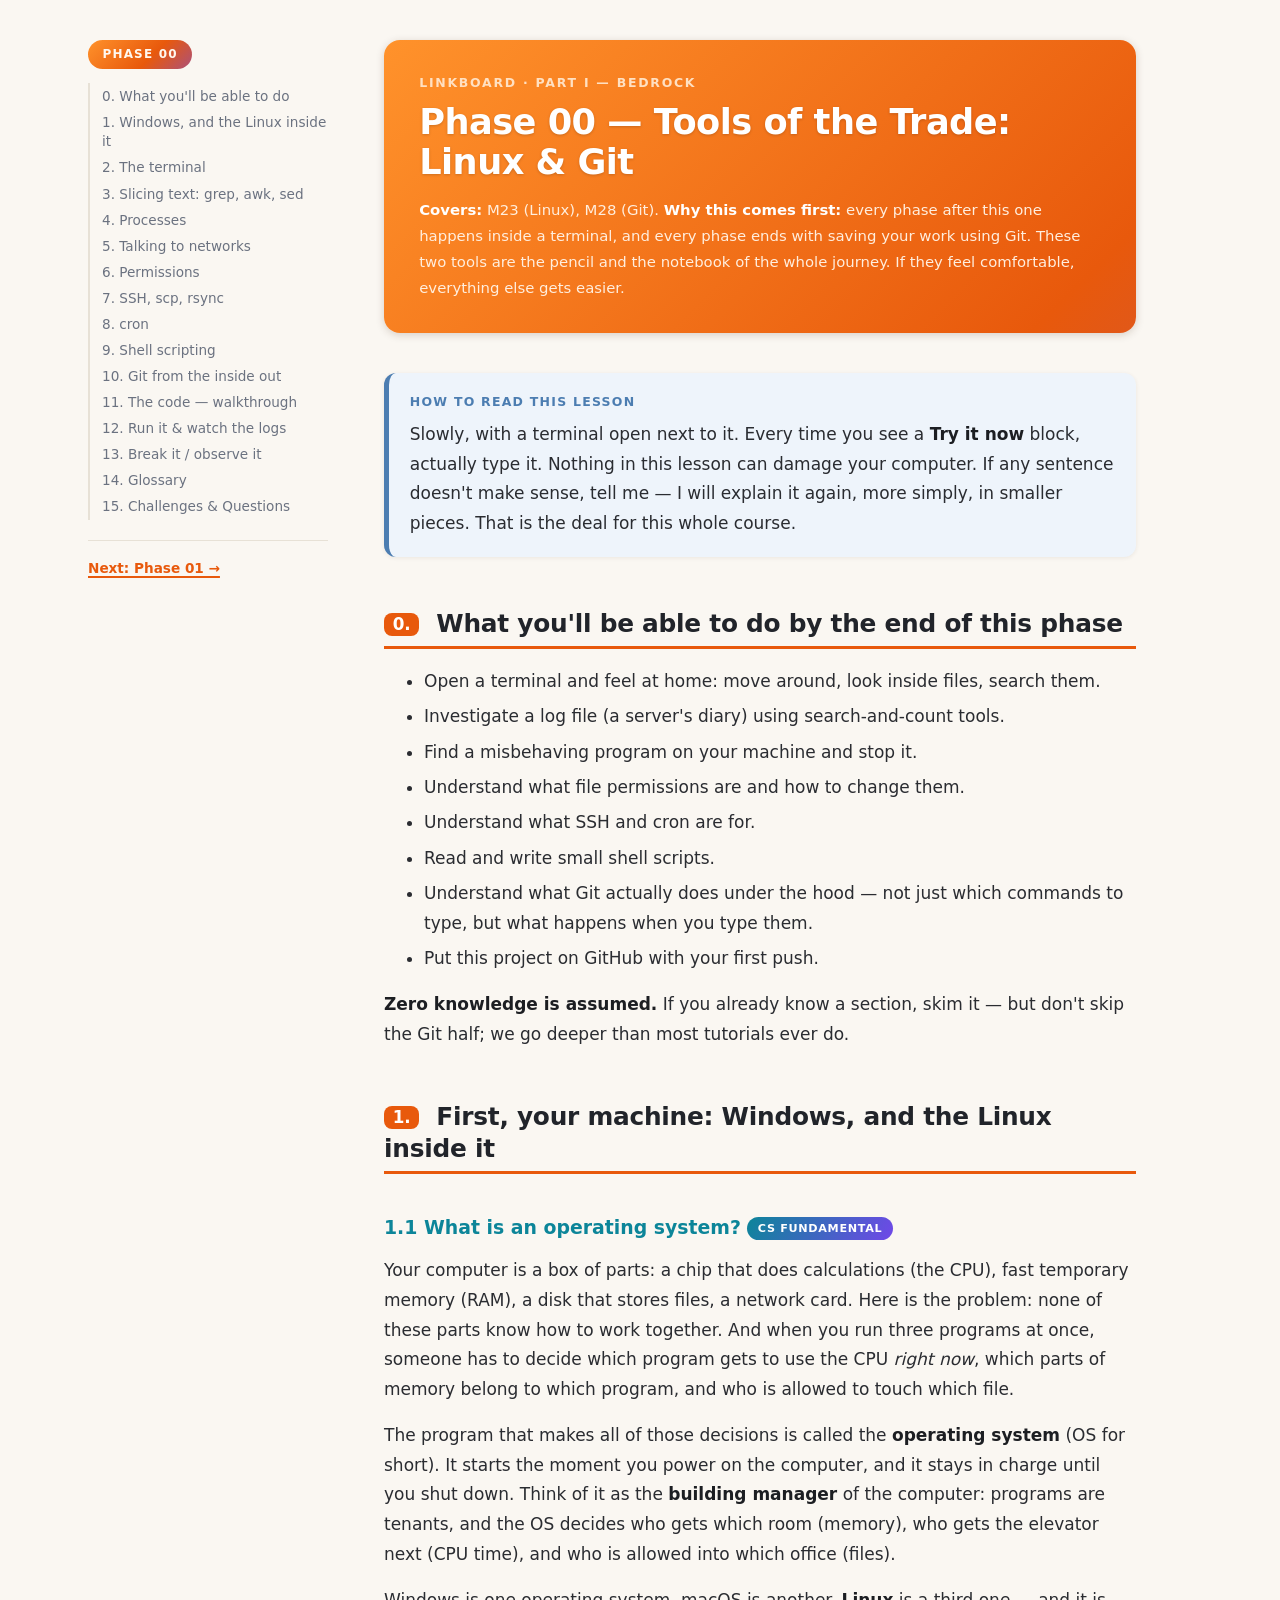
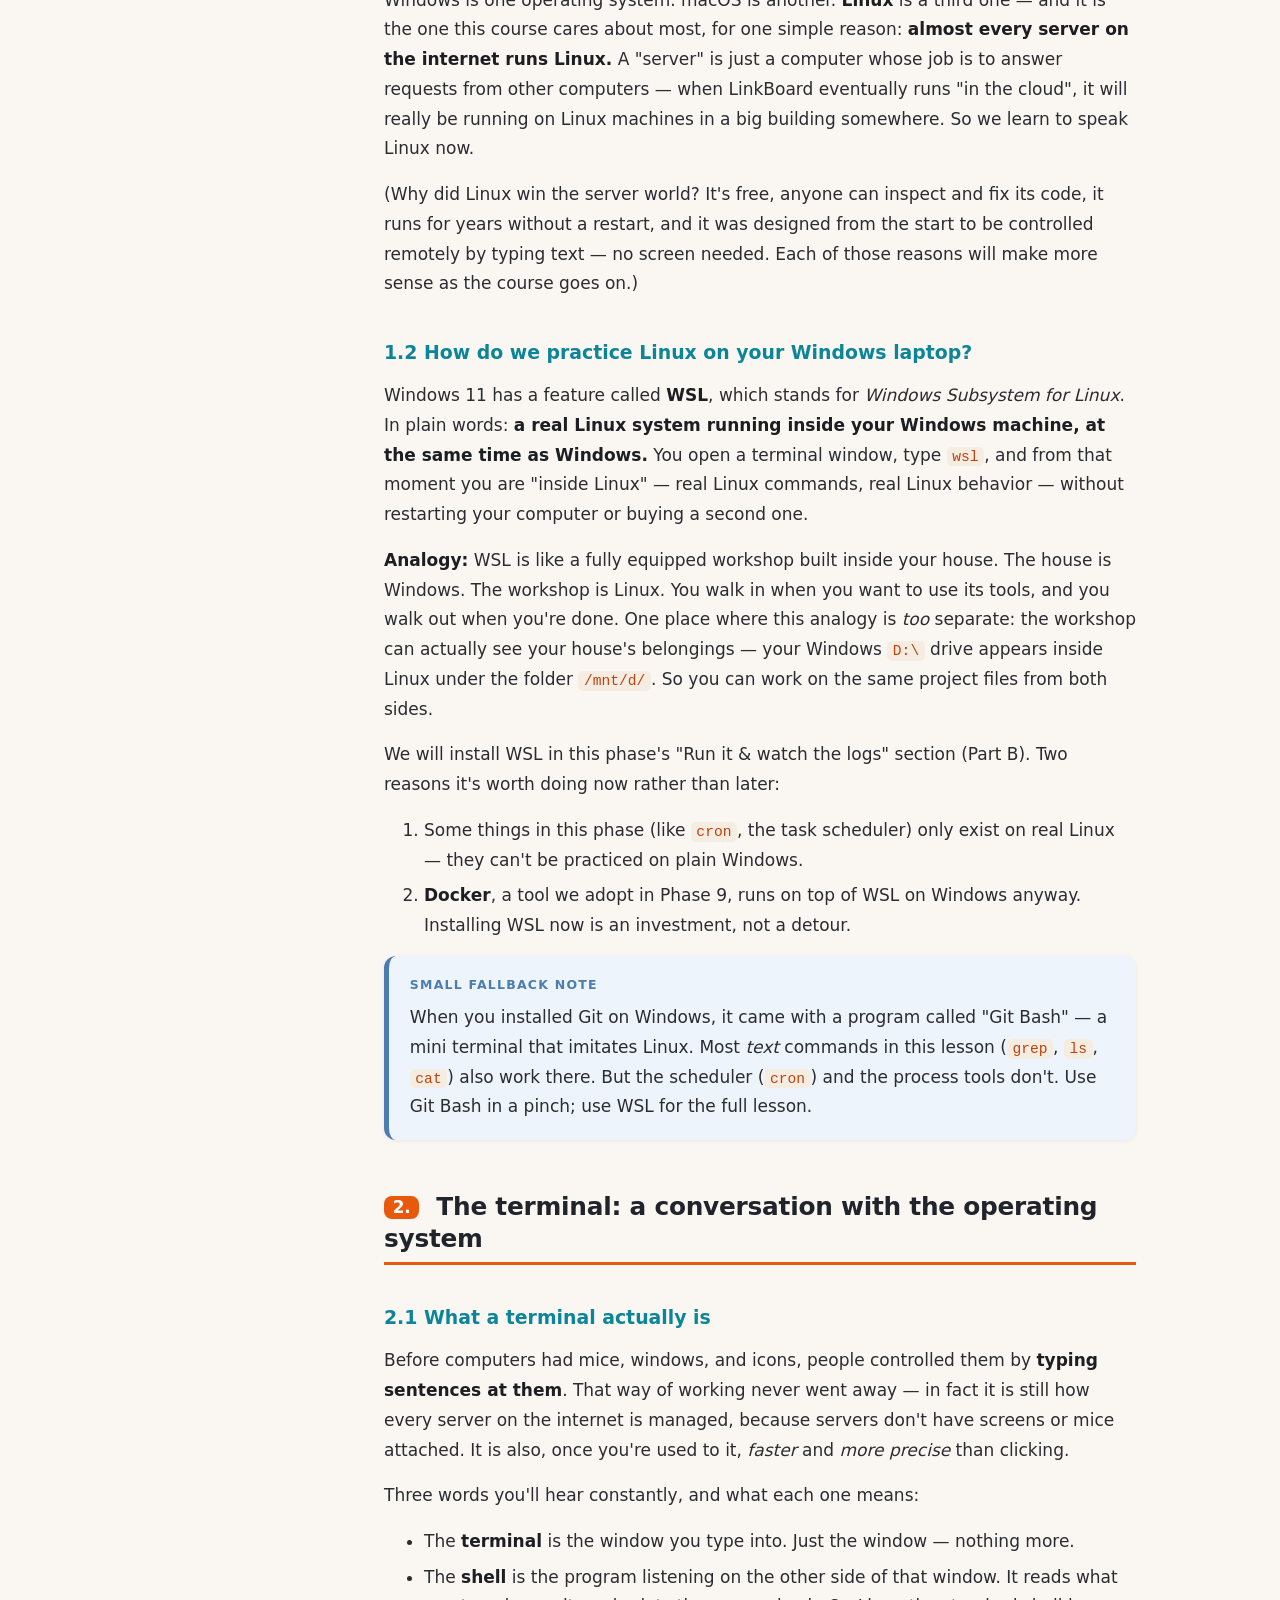
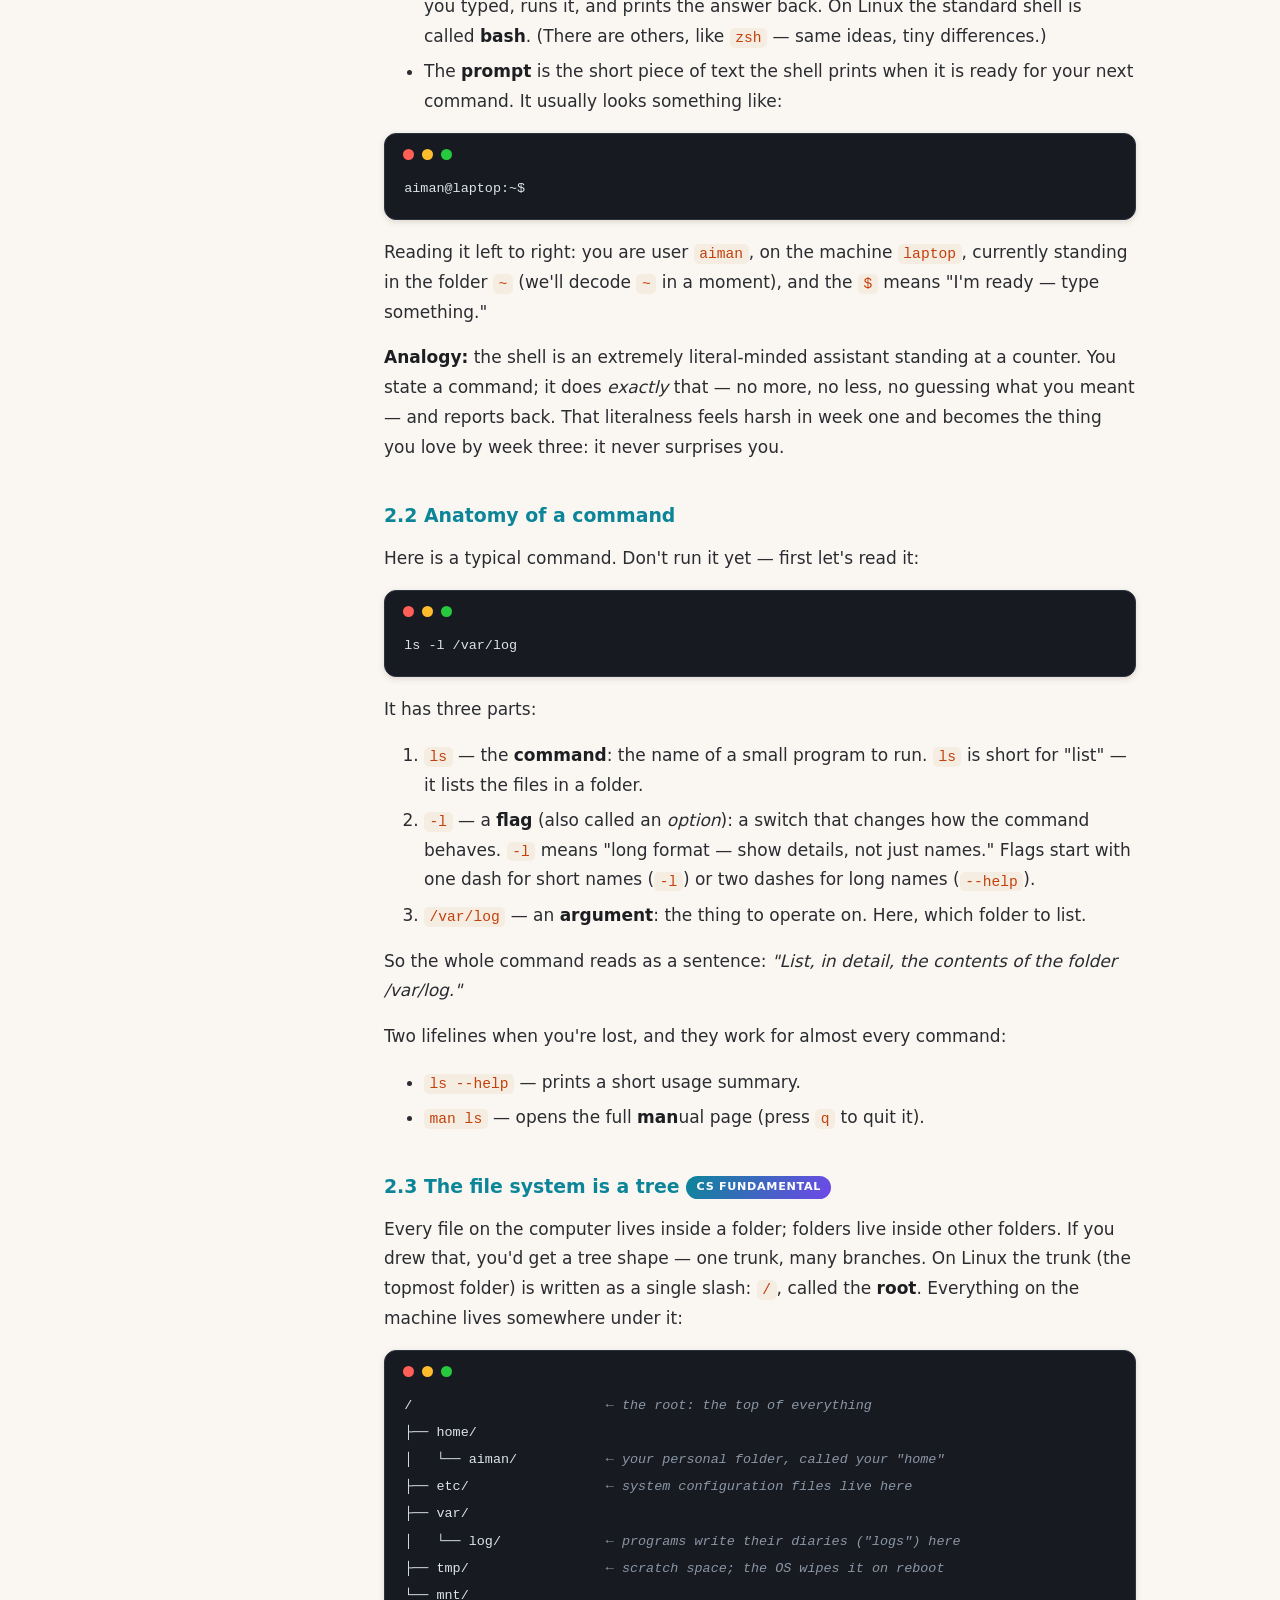
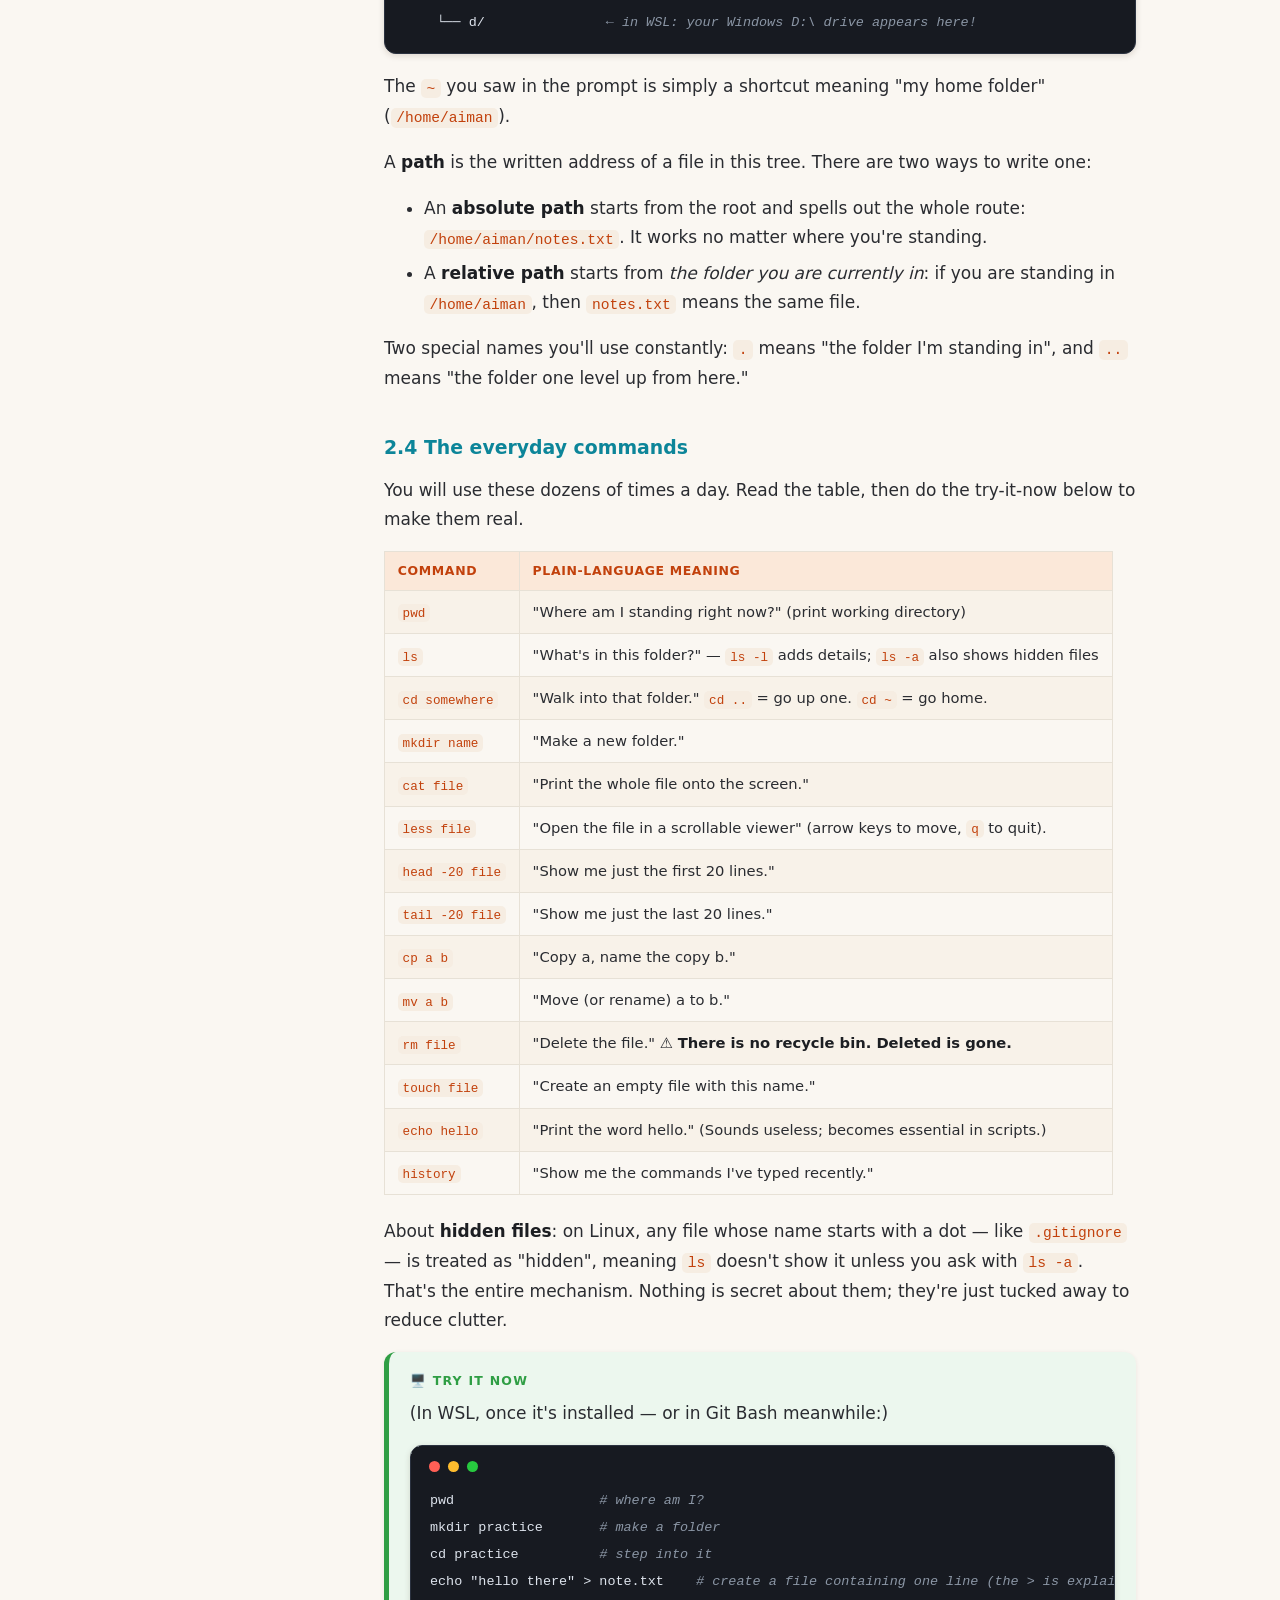
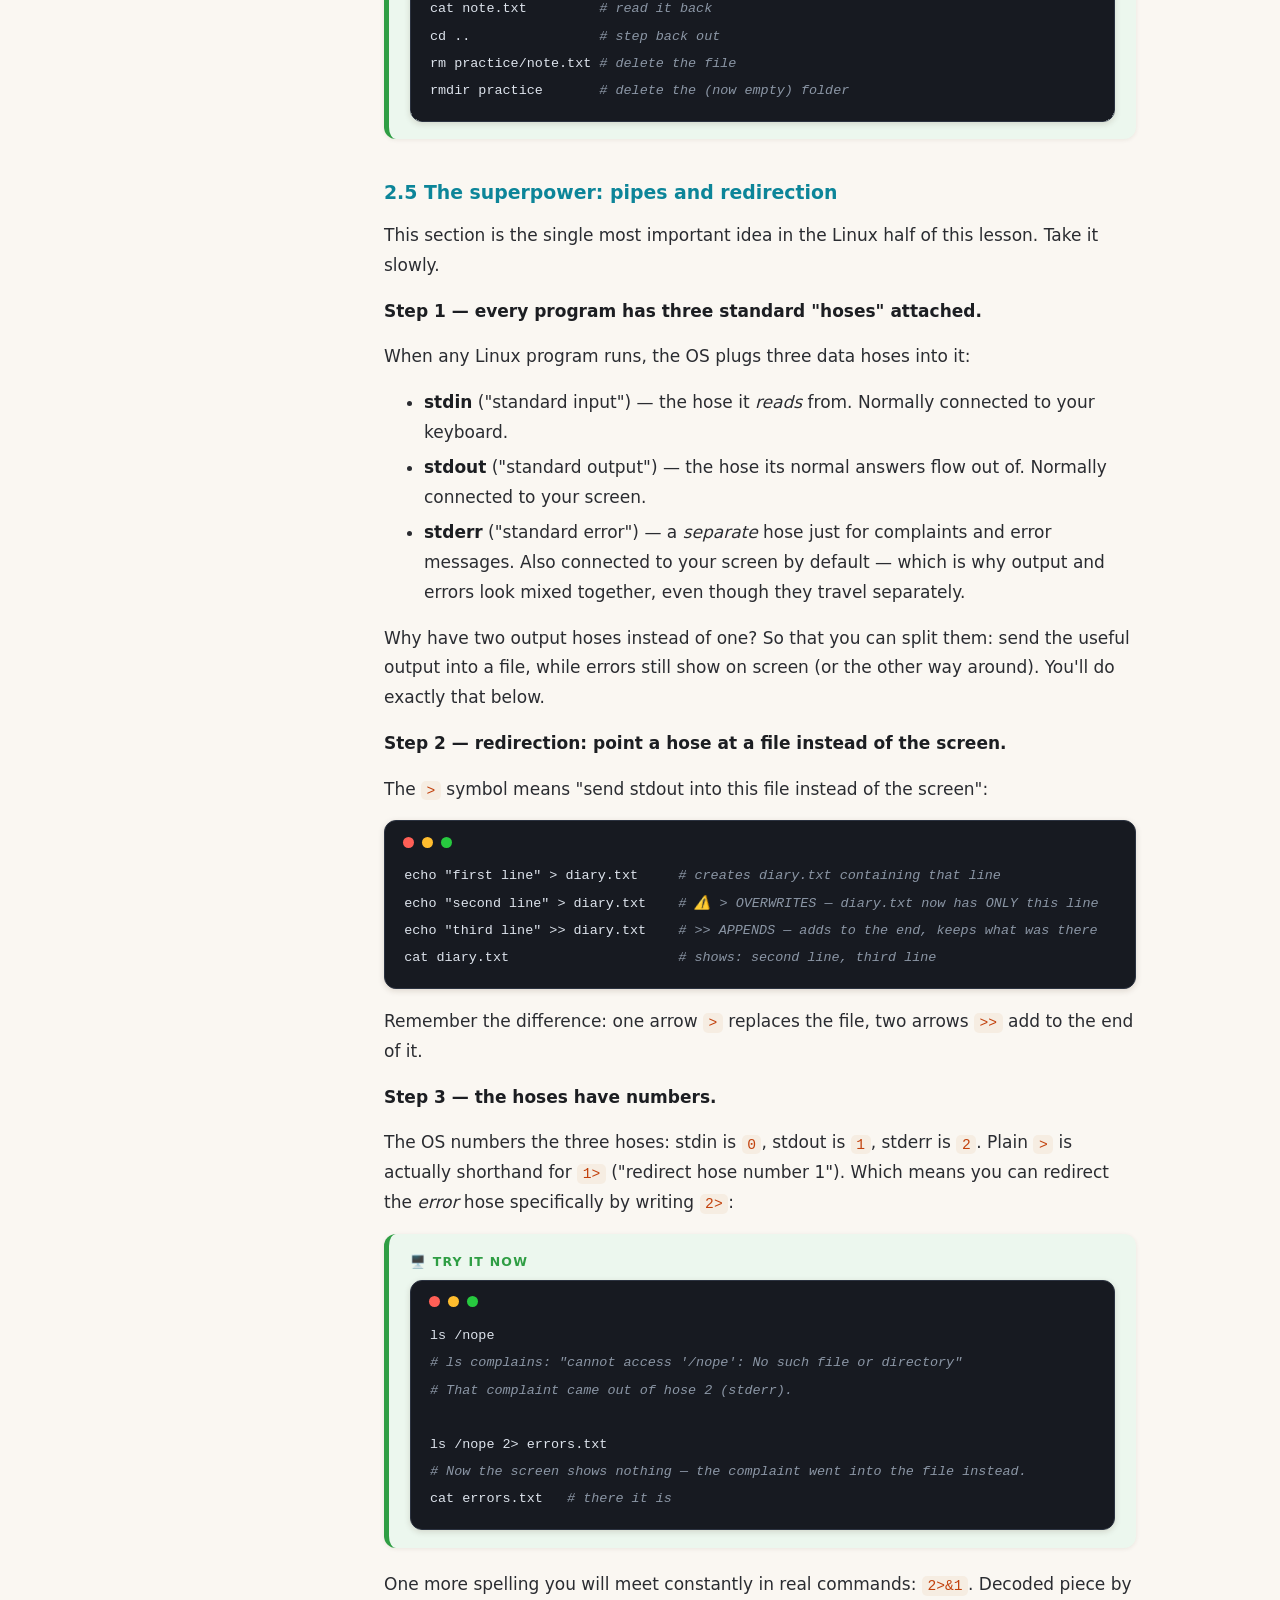
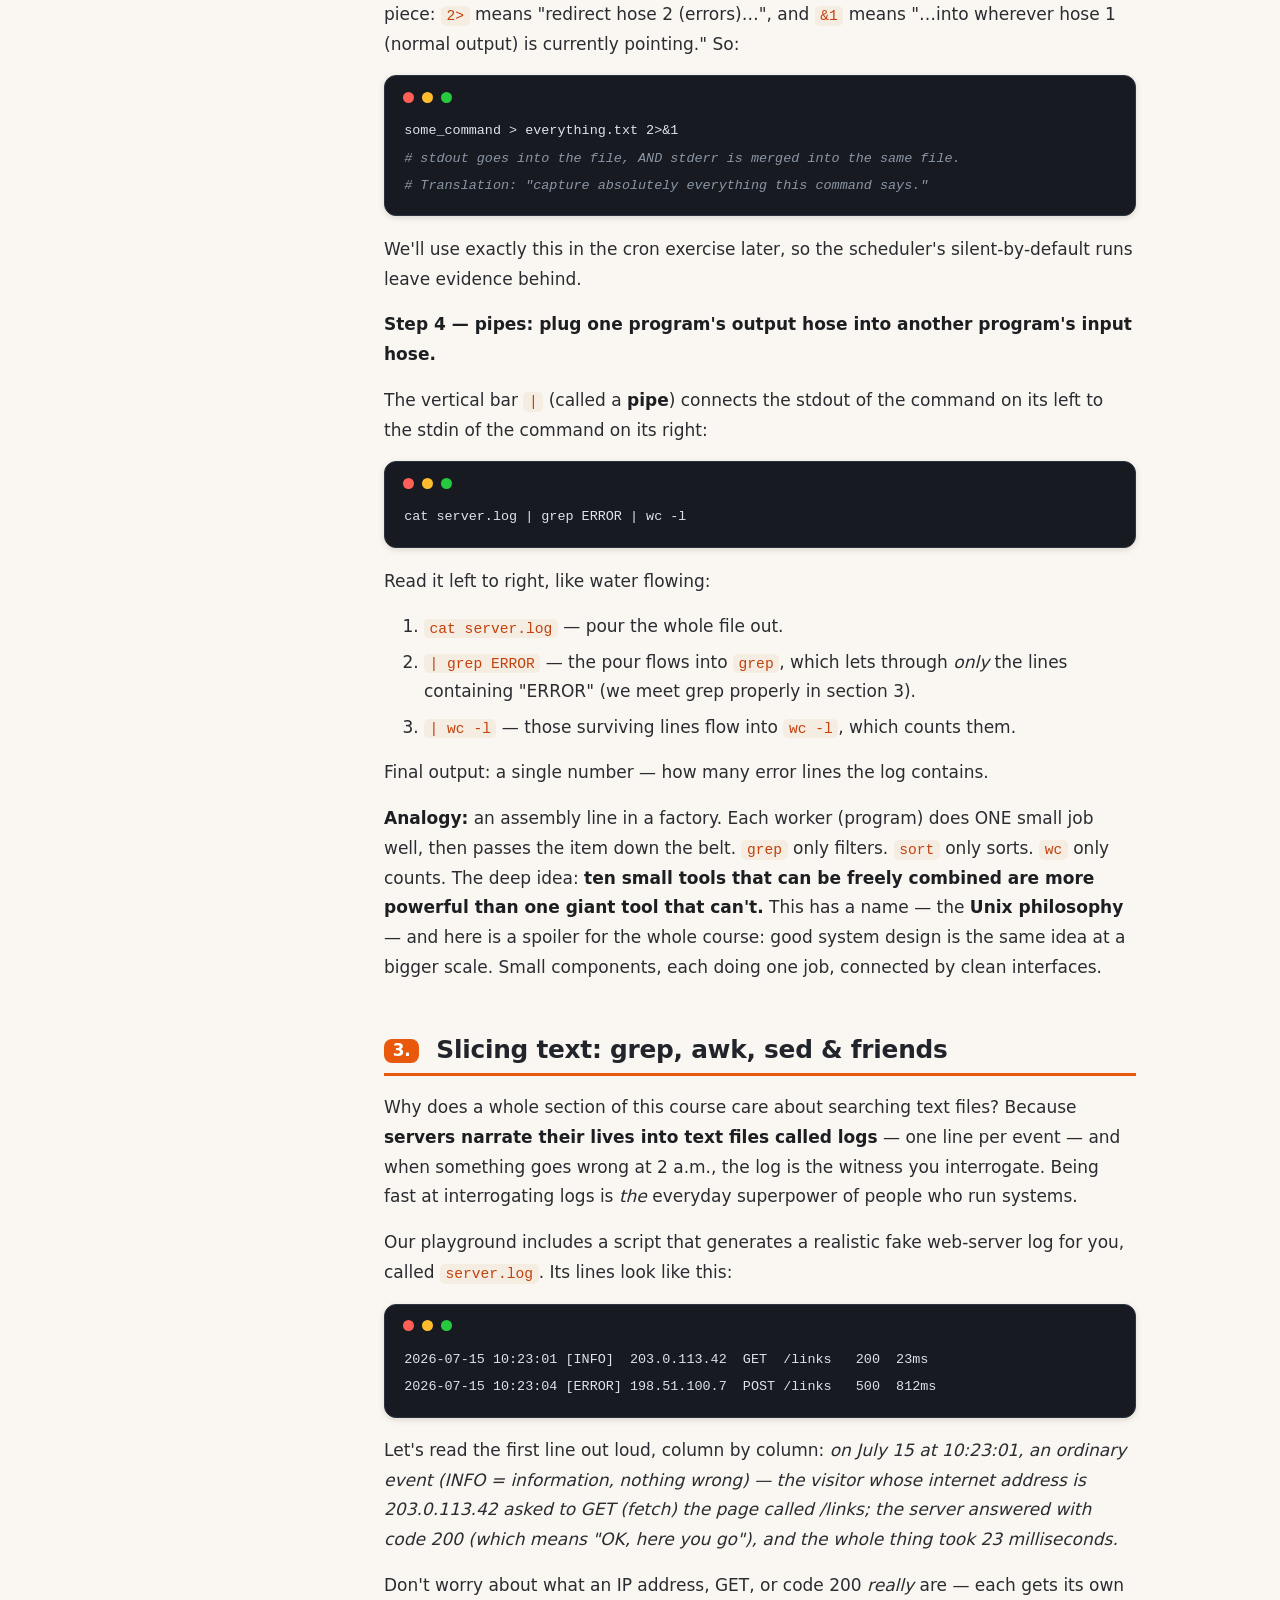
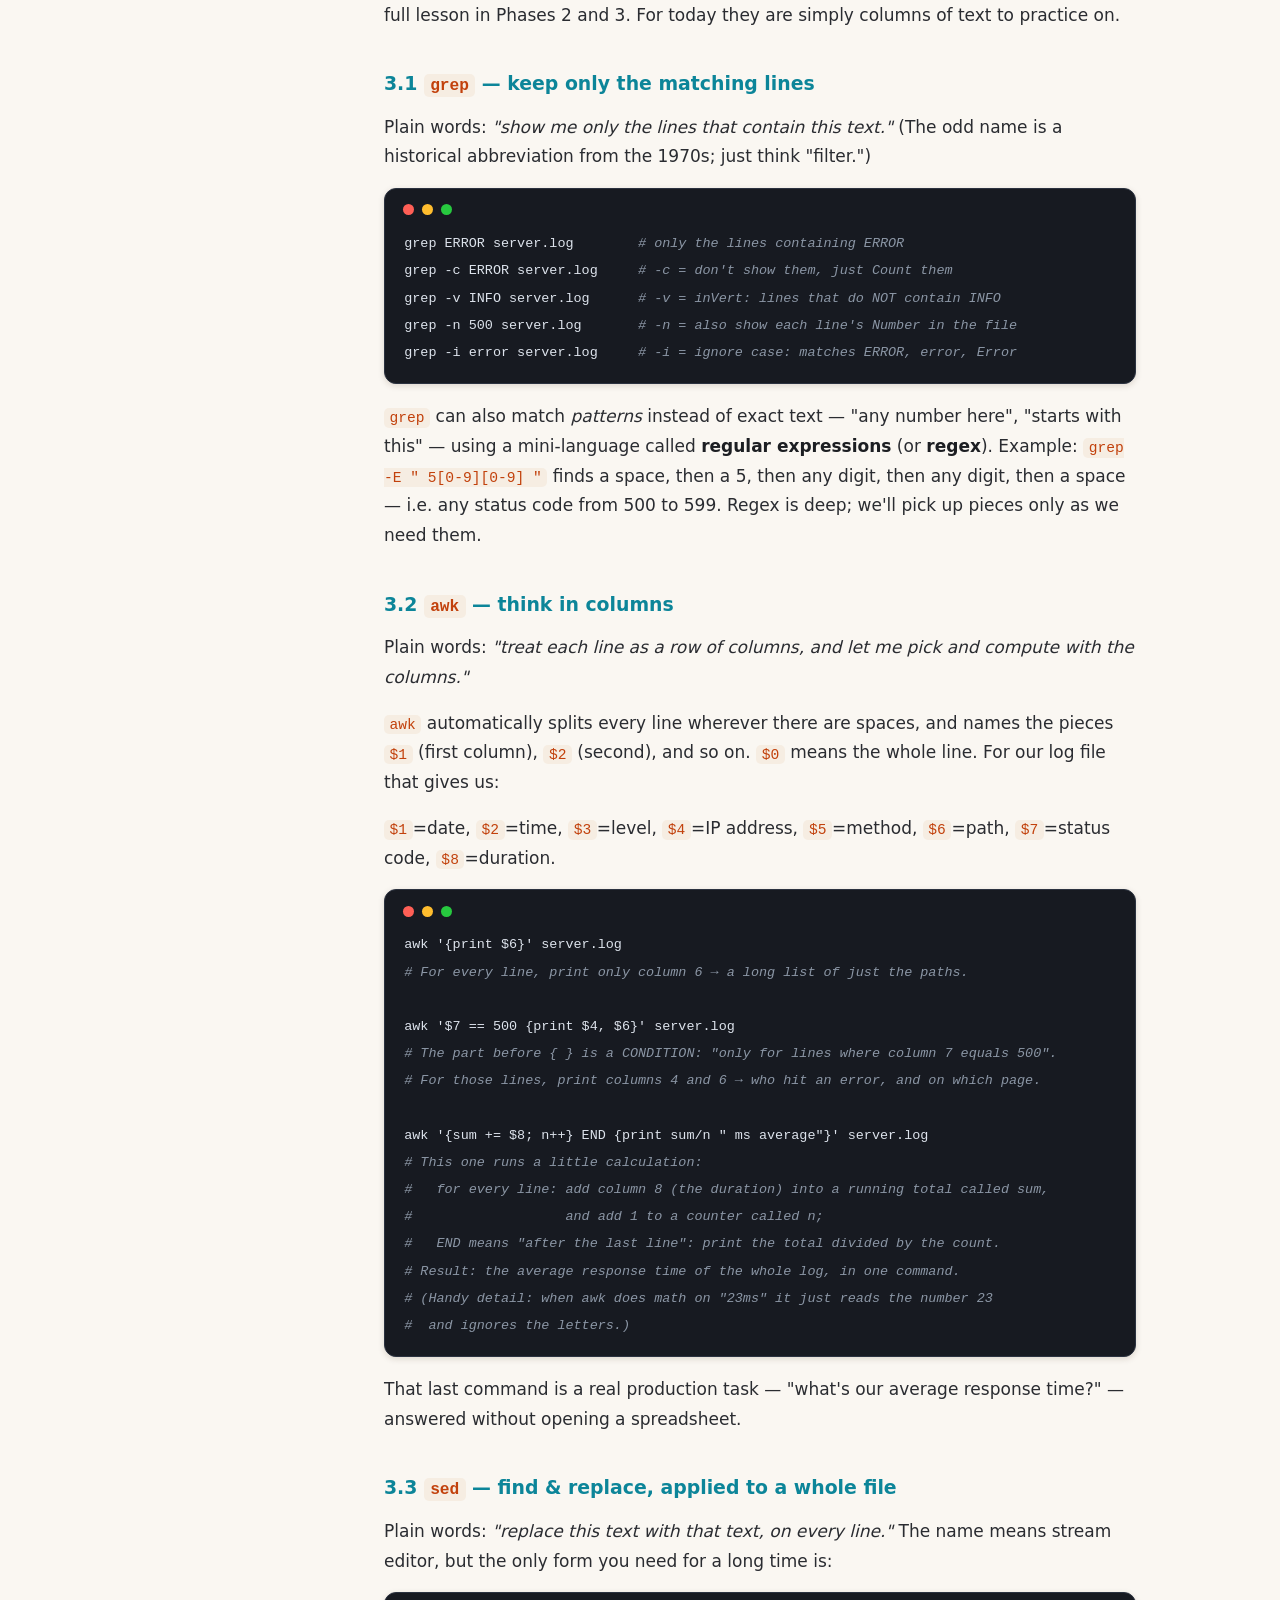
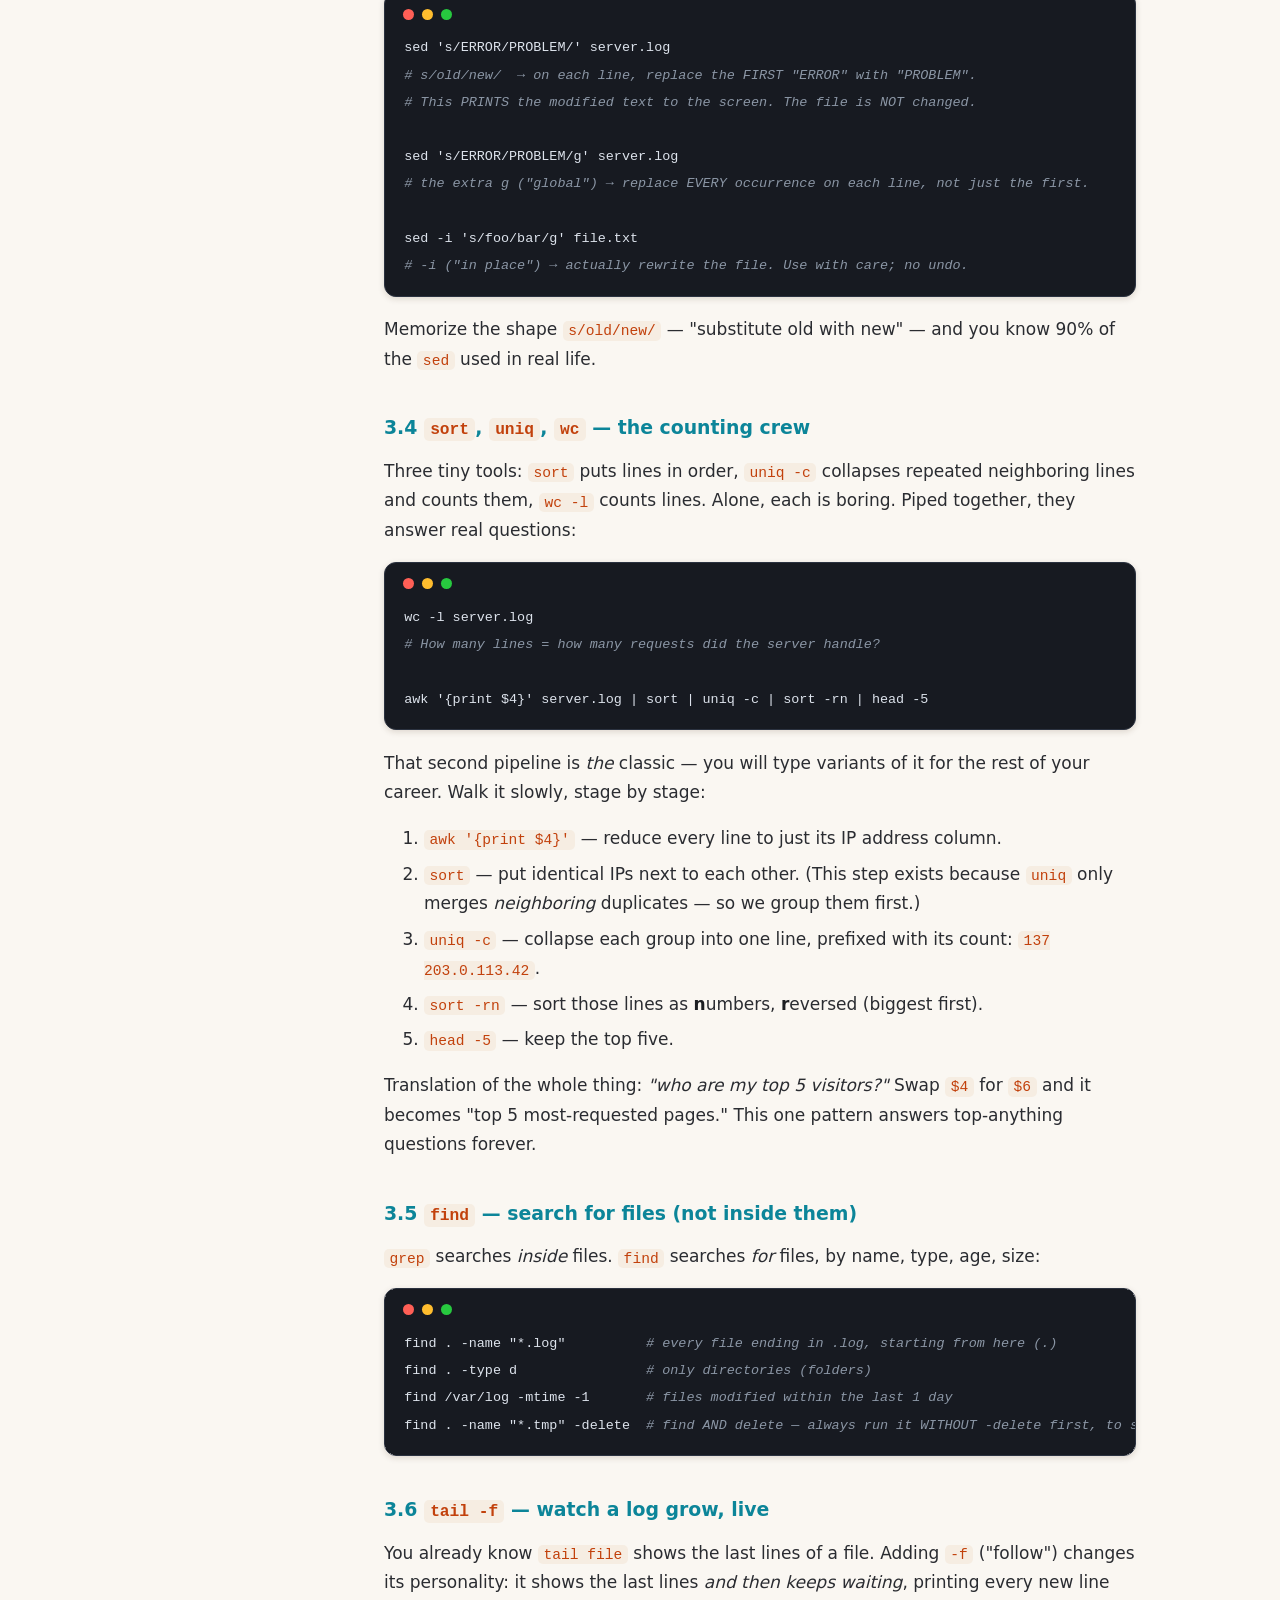
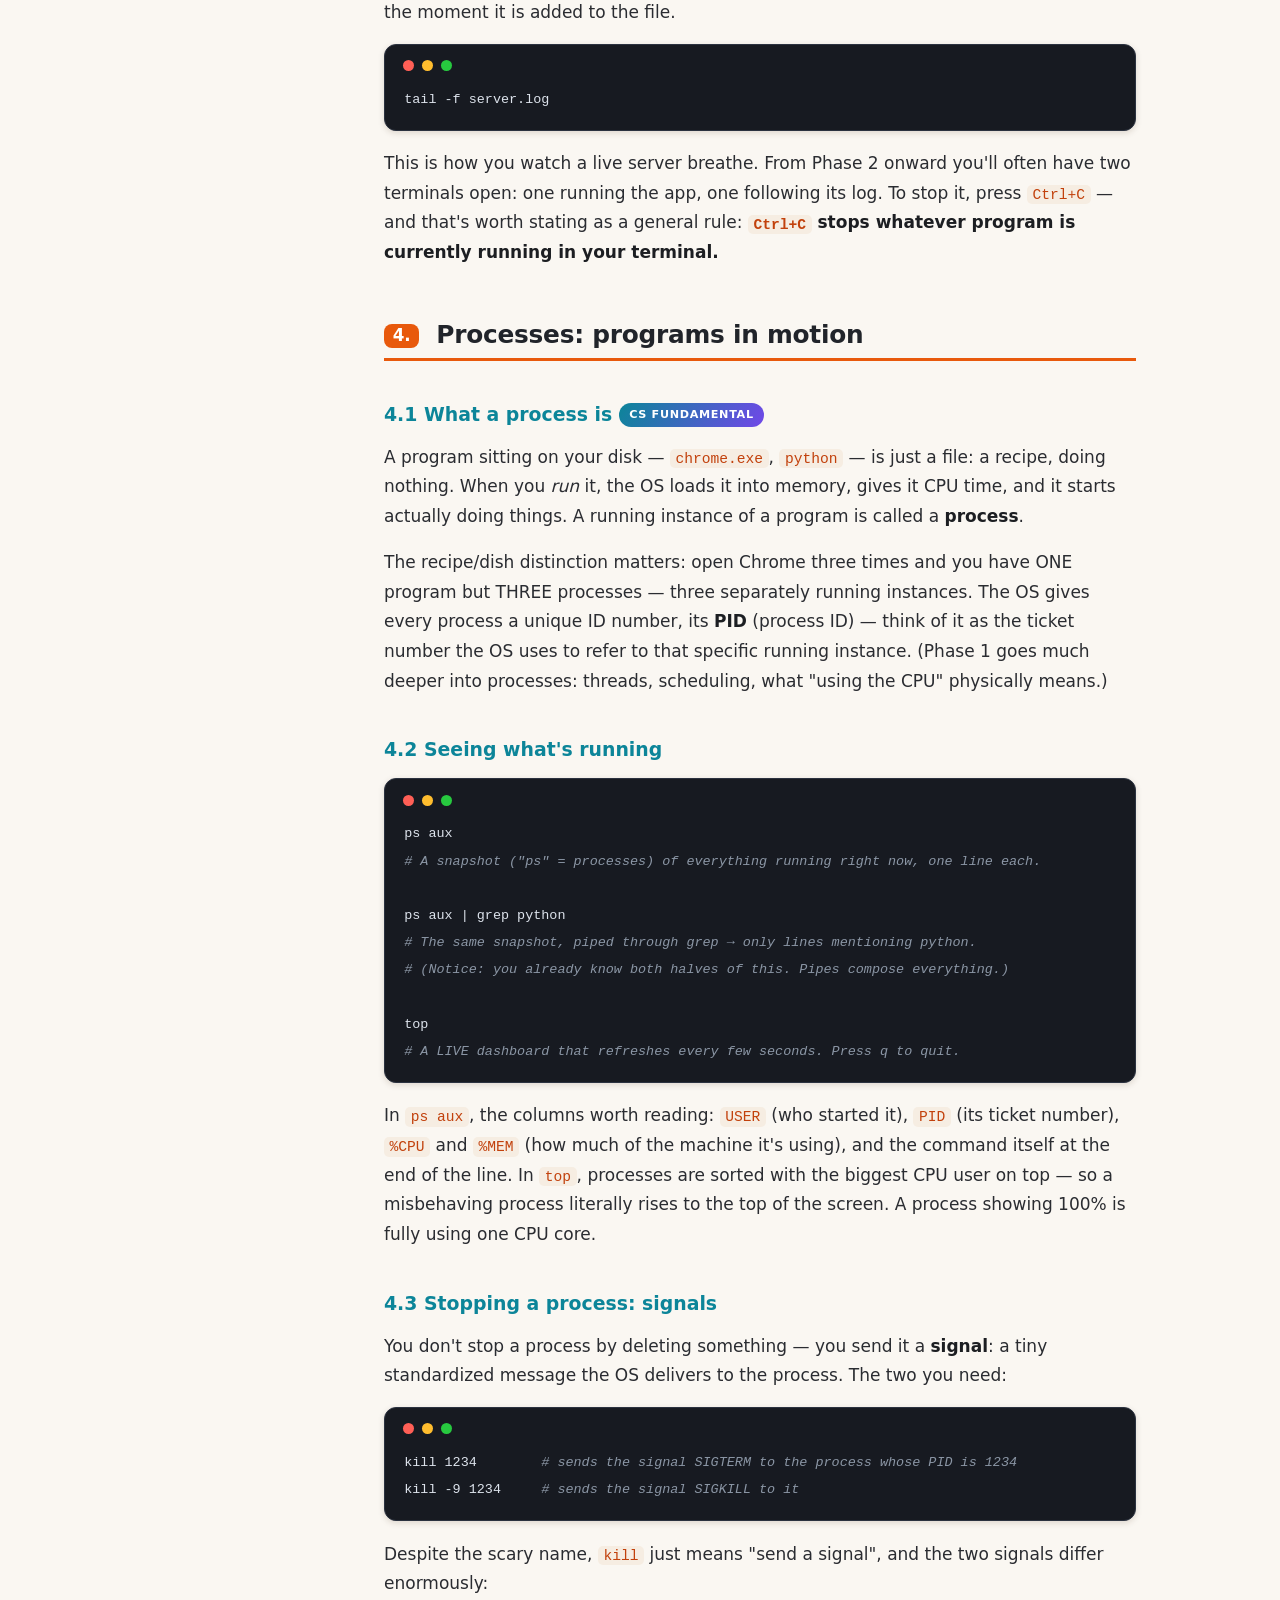
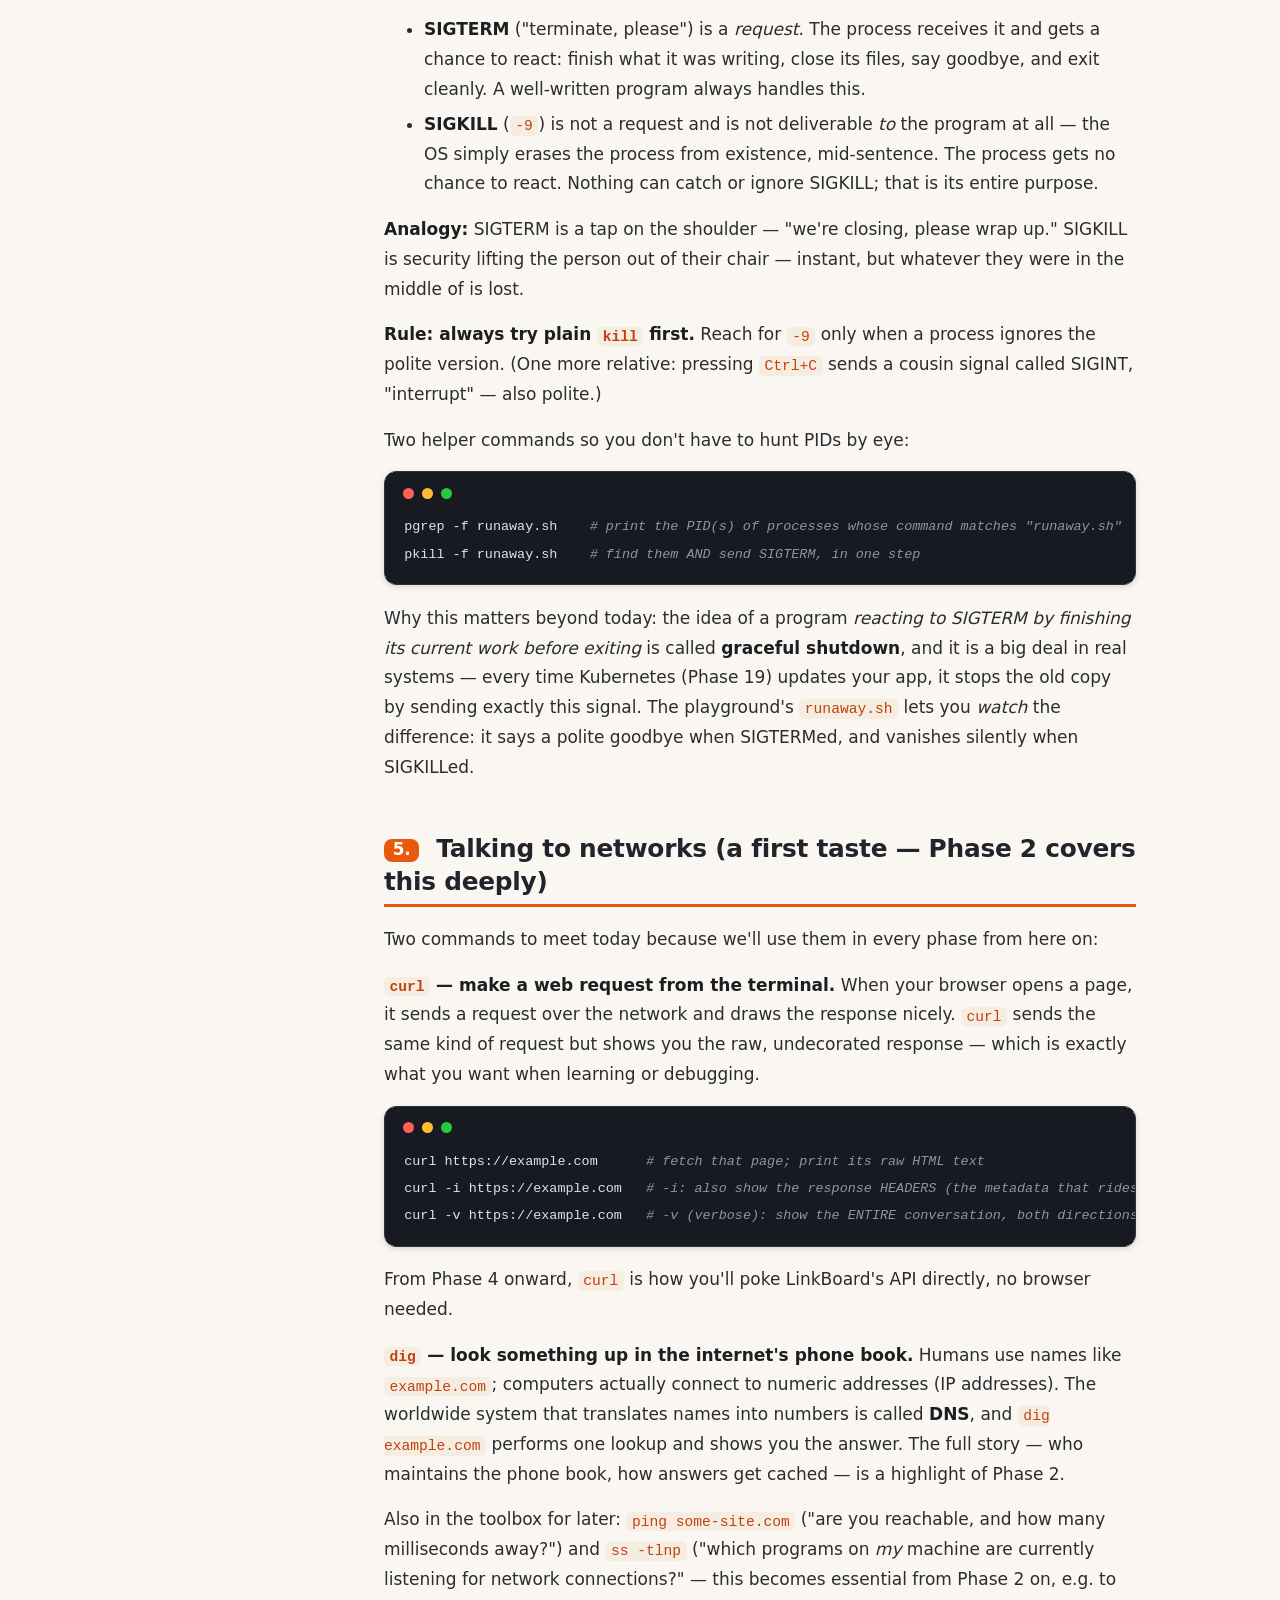
==== concepts/phase-00-tools-of-the-trade/lesson.html @ fad57e7d "phase 01 + convert all lessons to standalone HTML pages with shared stylesheet" ====
<!DOCTYPE html>
<html lang="en">
<head>
<meta charset="utf-8">
<meta name="viewport" content="width=device-width, initial-scale=1">
<title>Phase 00 — Tools of the Trade: Linux &amp; Git</title>
<link rel="stylesheet" href="../assets/lesson.css">
</head>
<body>
<div class="page">

<aside class="toc">
  <div class="toc-inner">
    <p class="toc-phase">Phase 00</p>
    <nav>
      <a href="#s0">0. What you'll be able to do</a>
      <a href="#s1">1. Windows, and the Linux inside it</a>
      <a href="#s2">2. The terminal</a>
      <a href="#s3">3. Slicing text: grep, awk, sed</a>
      <a href="#s4">4. Processes</a>
      <a href="#s5">5. Talking to networks</a>
      <a href="#s6">6. Permissions</a>
      <a href="#s7">7. SSH, scp, rsync</a>
      <a href="#s8">8. cron</a>
      <a href="#s9">9. Shell scripting</a>
      <a href="#s10">10. Git from the inside out</a>
      <a href="#s11">11. The code — walkthrough</a>
      <a href="#s12">12. Run it &amp; watch the logs</a>
      <a href="#s13">13. Break it / observe it</a>
      <a href="#s14">14. Glossary</a>
      <a href="#s15">15. Challenges &amp; Questions</a>
    </nav>
    <div class="toc-bottom">
      <a href="../phase-01-how-a-computer-works/lesson.html">Next: Phase 01 →</a>
    </div>
  </div>
</aside>

<main>

<header class="lesson">
  <p class="kicker">LinkBoard · Part I — Bedrock</p>
  <h1>Phase 00 — Tools of the Trade: Linux &amp; Git</h1>
  <p class="covers"><strong>Covers:</strong> M23 (Linux), M28 (Git). <strong>Why this comes first:</strong> every phase after this one happens inside a terminal, and every phase ends with saving your work using Git. These two tools are the pencil and the notebook of the whole journey. If they feel comfortable, everything else gets easier.</p>
</header>

<div class="note">
  <span class="label">How to read this lesson</span>
  <p>Slowly, with a terminal open next to it. Every time you see a <strong>Try it now</strong> block, actually type it. Nothing in this lesson can damage your computer. If any sentence doesn't make sense, tell me — I will explain it again, more simply, in smaller pieces. That is the deal for this whole course.</p>
</div>

<h2 id="s0"><span class="secno">0.</span> What you'll be able to do by the end of this phase</h2>

<ul>
  <li>Open a terminal and feel at home: move around, look inside files, search them.</li>
  <li>Investigate a log file (a server's diary) using search-and-count tools.</li>
  <li>Find a misbehaving program on your machine and stop it.</li>
  <li>Understand what file permissions are and how to change them.</li>
  <li>Understand what SSH and cron are for.</li>
  <li>Read and write small shell scripts.</li>
  <li>Understand what Git actually does under the hood — not just which commands to type, but what happens when you type them.</li>
  <li>Put this project on GitHub with your first push.</li>
</ul>

<p><strong>Zero knowledge is assumed.</strong> If you already know a section, skim it — but don't skip the Git half; we go deeper than most tutorials ever do.</p>

<h2 id="s1"><span class="secno">1.</span> First, your machine: Windows, and the Linux inside it</h2>

<h3>1.1 What is an operating system? <span class="chip">CS fundamental</span></h3>

<p>Your computer is a box of parts: a chip that does calculations (the CPU), fast temporary memory (RAM), a disk that stores files, a network card. Here is the problem: none of these parts know how to work together. And when you run three programs at once, someone has to decide which program gets to use the CPU <em>right now</em>, which parts of memory belong to which program, and who is allowed to touch which file.</p>

<p>The program that makes all of those decisions is called the <strong>operating system</strong> (OS for short). It starts the moment you power on the computer, and it stays in charge until you shut down. Think of it as the <strong>building manager</strong> of the computer: programs are tenants, and the OS decides who gets which room (memory), who gets the elevator next (CPU time), and who is allowed into which office (files).</p>

<p>Windows is one operating system. macOS is another. <strong>Linux</strong> is a third one — and it is the one this course cares about most, for one simple reason: <strong>almost every server on the internet runs Linux.</strong> A "server" is just a computer whose job is to answer requests from other computers — when LinkBoard eventually runs "in the cloud", it will really be running on Linux machines in a big building somewhere. So we learn to speak Linux now.</p>

<p>(Why did Linux win the server world? It's free, anyone can inspect and fix its code, it runs for years without a restart, and it was designed from the start to be controlled remotely by typing text — no screen needed. Each of those reasons will make more sense as the course goes on.)</p>

<h3>1.2 How do we practice Linux on your Windows laptop?</h3>

<p>Windows 11 has a feature called <strong>WSL</strong>, which stands for <em>Windows Subsystem for Linux</em>. In plain words: <strong>a real Linux system running inside your Windows machine, at the same time as Windows.</strong> You open a terminal window, type <code>wsl</code>, and from that moment you are "inside Linux" — real Linux commands, real Linux behavior — without restarting your computer or buying a second one.</p>

<p><strong>Analogy:</strong> WSL is like a fully equipped workshop built inside your house. The house is Windows. The workshop is Linux. You walk in when you want to use its tools, and you walk out when you're done. One place where this analogy is <em>too</em> separate: the workshop can actually see your house's belongings — your Windows <code>D:\</code> drive appears inside Linux under the folder <code>/mnt/d/</code>. So you can work on the same project files from both sides.</p>

<p>We will install WSL in this phase's "Run it &amp; watch the logs" section (Part B). Two reasons it's worth doing now rather than later:</p>

<ol>
  <li>Some things in this phase (like <code>cron</code>, the task scheduler) only exist on real Linux — they can't be practiced on plain Windows.</li>
  <li><strong>Docker</strong>, a tool we adopt in Phase 9, runs on top of WSL on Windows anyway. Installing WSL now is an investment, not a detour.</li>
</ol>

<div class="note">
  <span class="label">Small fallback note</span>
  <p>When you installed Git on Windows, it came with a program called "Git Bash" — a mini terminal that imitates Linux. Most <em>text</em> commands in this lesson (<code>grep</code>, <code>ls</code>, <code>cat</code>) also work there. But the scheduler (<code>cron</code>) and the process tools don't. Use Git Bash in a pinch; use WSL for the full lesson.</p>
</div>

<h2 id="s2"><span class="secno">2.</span> The terminal: a conversation with the operating system</h2>

<h3>2.1 What a terminal actually is</h3>

<p>Before computers had mice, windows, and icons, people controlled them by <strong>typing sentences at them</strong>. That way of working never went away — in fact it is still how every server on the internet is managed, because servers don't have screens or mice attached. It is also, once you're used to it, <em>faster</em> and <em>more precise</em> than clicking.</p>

<p>Three words you'll hear constantly, and what each one means:</p>

<ul>
  <li>The <strong>terminal</strong> is the window you type into. Just the window — nothing more.</li>
  <li>The <strong>shell</strong> is the program listening on the other side of that window. It reads what you typed, runs it, and prints the answer back. On Linux the standard shell is called <strong>bash</strong>. (There are others, like <code>zsh</code> — same ideas, tiny differences.)</li>
  <li>The <strong>prompt</strong> is the short piece of text the shell prints when it is ready for your next command. It usually looks something like:</li>
</ul>

<pre><code>aiman@laptop:~$</code></pre>

<p>Reading it left to right: you are user <code>aiman</code>, on the machine <code>laptop</code>, currently standing in the folder <code>~</code> (we'll decode <code>~</code> in a moment), and the <code>$</code> means "I'm ready — type something."</p>

<p><strong>Analogy:</strong> the shell is an extremely literal-minded assistant standing at a counter. You state a command; it does <em>exactly</em> that — no more, no less, no guessing what you meant — and reports back. That literalness feels harsh in week one and becomes the thing you love by week three: it never surprises you.</p>

<h3>2.2 Anatomy of a command</h3>

<p>Here is a typical command. Don't run it yet — first let's read it:</p>

<pre><code>ls -l /var/log</code></pre>

<p>It has three parts:</p>

<ol>
  <li><code>ls</code> — the <strong>command</strong>: the name of a small program to run. <code>ls</code> is short for "list" — it lists the files in a folder.</li>
  <li><code>-l</code> — a <strong>flag</strong> (also called an <em>option</em>): a switch that changes how the command behaves. <code>-l</code> means "long format — show details, not just names." Flags start with one dash for short names (<code>-l</code>) or two dashes for long names (<code>--help</code>).</li>
  <li><code>/var/log</code> — an <strong>argument</strong>: the thing to operate on. Here, which folder to list.</li>
</ol>

<p>So the whole command reads as a sentence: <em>"List, in detail, the contents of the folder /var/log."</em></p>

<p>Two lifelines when you're lost, and they work for almost every command:</p>

<ul>
  <li><code>ls --help</code> — prints a short usage summary.</li>
  <li><code>man ls</code> — opens the full <strong>man</strong>ual page (press <code>q</code> to quit it).</li>
</ul>

<h3>2.3 The file system is a tree <span class="chip">CS fundamental</span></h3>

<p>Every file on the computer lives inside a folder; folders live inside other folders. If you drew that, you'd get a tree shape — one trunk, many branches. On Linux the trunk (the topmost folder) is written as a single slash: <code>/</code>, called the <strong>root</strong>. Everything on the machine lives somewhere under it:</p>

<pre><code>/                        <span class="c">← the root: the top of everything</span>
├── home/
│   └── aiman/           <span class="c">← your personal folder, called your "home"</span>
├── etc/                 <span class="c">← system configuration files live here</span>
├── var/
│   └── log/             <span class="c">← programs write their diaries ("logs") here</span>
├── tmp/                 <span class="c">← scratch space; the OS wipes it on reboot</span>
└── mnt/
    └── d/               <span class="c">← in WSL: your Windows D:\ drive appears here!</span></code></pre>

<p>The <code>~</code> you saw in the prompt is simply a shortcut meaning "my home folder" (<code>/home/aiman</code>).</p>

<p>A <strong>path</strong> is the written address of a file in this tree. There are two ways to write one:</p>

<ul>
  <li>An <strong>absolute path</strong> starts from the root and spells out the whole route: <code>/home/aiman/notes.txt</code>. It works no matter where you're standing.</li>
  <li>A <strong>relative path</strong> starts from <em>the folder you are currently in</em>: if you are standing in <code>/home/aiman</code>, then <code>notes.txt</code> means the same file.</li>
</ul>

<p>Two special names you'll use constantly: <code>.</code> means "the folder I'm standing in", and <code>..</code> means "the folder one level up from here."</p>

<h3>2.4 The everyday commands</h3>

<p>You will use these dozens of times a day. Read the table, then do the try-it-now below to make them real.</p>

<table>
  <tr><th>Command</th><th>Plain-language meaning</th></tr>
  <tr><td><code>pwd</code></td><td>"Where am I standing right now?" (print working directory)</td></tr>
  <tr><td><code>ls</code></td><td>"What's in this folder?" — <code>ls -l</code> adds details; <code>ls -a</code> also shows hidden files</td></tr>
  <tr><td><code>cd somewhere</code></td><td>"Walk into that folder." <code>cd ..</code> = go up one. <code>cd ~</code> = go home.</td></tr>
  <tr><td><code>mkdir name</code></td><td>"Make a new folder."</td></tr>
  <tr><td><code>cat file</code></td><td>"Print the whole file onto the screen."</td></tr>
  <tr><td><code>less file</code></td><td>"Open the file in a scrollable viewer" (arrow keys to move, <code>q</code> to quit).</td></tr>
  <tr><td><code>head -20 file</code></td><td>"Show me just the first 20 lines."</td></tr>
  <tr><td><code>tail -20 file</code></td><td>"Show me just the last 20 lines."</td></tr>
  <tr><td><code>cp a b</code></td><td>"Copy a, name the copy b."</td></tr>
  <tr><td><code>mv a b</code></td><td>"Move (or rename) a to b."</td></tr>
  <tr><td><code>rm file</code></td><td>"Delete the file." ⚠️ <strong>There is no recycle bin. Deleted is gone.</strong></td></tr>
  <tr><td><code>touch file</code></td><td>"Create an empty file with this name."</td></tr>
  <tr><td><code>echo hello</code></td><td>"Print the word hello." (Sounds useless; becomes essential in scripts.)</td></tr>
  <tr><td><code>history</code></td><td>"Show me the commands I've typed recently."</td></tr>
</table>

<p>About <strong>hidden files</strong>: on Linux, any file whose name starts with a dot — like <code>.gitignore</code> — is treated as "hidden", meaning <code>ls</code> doesn't show it unless you ask with <code>ls -a</code>. That's the entire mechanism. Nothing is secret about them; they're just tucked away to reduce clutter.</p>

<div class="tryit">
  <span class="label">🖥️ Try it now</span>
  <p>(In WSL, once it's installed — or in Git Bash meanwhile:)</p>
<pre><code>pwd                  <span class="c"># where am I?</span>
mkdir practice       <span class="c"># make a folder</span>
cd practice          <span class="c"># step into it</span>
echo "hello there" &gt; note.txt    <span class="c"># create a file containing one line (the &gt; is explained next!)</span>
cat note.txt         <span class="c"># read it back</span>
cd ..                <span class="c"># step back out</span>
rm practice/note.txt <span class="c"># delete the file</span>
rmdir practice       <span class="c"># delete the (now empty) folder</span></code></pre>
</div>

<h3>2.5 The superpower: pipes and redirection</h3>

<p>This section is the single most important idea in the Linux half of this lesson. Take it slowly.</p>

<p><strong>Step 1 — every program has three standard "hoses" attached.</strong></p>

<p>When any Linux program runs, the OS plugs three data hoses into it:</p>

<ul>
  <li><strong>stdin</strong> ("standard input") — the hose it <em>reads</em> from. Normally connected to your keyboard.</li>
  <li><strong>stdout</strong> ("standard output") — the hose its normal answers flow out of. Normally connected to your screen.</li>
  <li><strong>stderr</strong> ("standard error") — a <em>separate</em> hose just for complaints and error messages. Also connected to your screen by default — which is why output and errors look mixed together, even though they travel separately.</li>
</ul>

<p>Why have two output hoses instead of one? So that you can split them: send the useful output into a file, while errors still show on screen (or the other way around). You'll do exactly that below.</p>

<p><strong>Step 2 — redirection: point a hose at a file instead of the screen.</strong></p>

<p>The <code>&gt;</code> symbol means "send stdout into this file instead of the screen":</p>

<pre><code>echo "first line" &gt; diary.txt     <span class="c"># creates diary.txt containing that line</span>
echo "second line" &gt; diary.txt    <span class="c"># ⚠️ &gt; OVERWRITES — diary.txt now has ONLY this line</span>
echo "third line" &gt;&gt; diary.txt    <span class="c"># &gt;&gt; APPENDS — adds to the end, keeps what was there</span>
cat diary.txt                     <span class="c"># shows: second line, third line</span></code></pre>

<p>Remember the difference: one arrow <code>&gt;</code> replaces the file, two arrows <code>&gt;&gt;</code> add to the end of it.</p>

<p><strong>Step 3 — the hoses have numbers.</strong></p>

<p>The OS numbers the three hoses: stdin is <code>0</code>, stdout is <code>1</code>, stderr is <code>2</code>. Plain <code>&gt;</code> is actually shorthand for <code>1&gt;</code> ("redirect hose number 1"). Which means you can redirect the <em>error</em> hose specifically by writing <code>2&gt;</code>:</p>

<div class="tryit">
  <span class="label">🖥️ Try it now</span>
<pre><code>ls /nope
<span class="c"># ls complains: "cannot access '/nope': No such file or directory"</span>
<span class="c"># That complaint came out of hose 2 (stderr).</span>

ls /nope 2&gt; errors.txt
<span class="c"># Now the screen shows nothing — the complaint went into the file instead.</span>
cat errors.txt   <span class="c"># there it is</span></code></pre>
</div>

<p>One more spelling you will meet constantly in real commands: <code>2&gt;&amp;1</code>. Decoded piece by piece: <code>2&gt;</code> means "redirect hose 2 (errors)…", and <code>&amp;1</code> means "…into wherever hose 1 (normal output) is currently pointing." So:</p>

<pre><code>some_command &gt; everything.txt 2&gt;&amp;1
<span class="c"># stdout goes into the file, AND stderr is merged into the same file.</span>
<span class="c"># Translation: "capture absolutely everything this command says."</span></code></pre>

<p>We'll use exactly this in the cron exercise later, so the scheduler's silent-by-default runs leave evidence behind.</p>

<p><strong>Step 4 — pipes: plug one program's output hose into another program's input hose.</strong></p>

<p>The vertical bar <code>|</code> (called a <strong>pipe</strong>) connects the stdout of the command on its left to the stdin of the command on its right:</p>

<pre><code>cat server.log | grep ERROR | wc -l</code></pre>

<p>Read it left to right, like water flowing:</p>

<ol>
  <li><code>cat server.log</code> — pour the whole file out.</li>
  <li><code>| grep ERROR</code> — the pour flows into <code>grep</code>, which lets through <em>only</em> the lines containing "ERROR" (we meet grep properly in section 3).</li>
  <li><code>| wc -l</code> — those surviving lines flow into <code>wc -l</code>, which counts them.</li>
</ol>

<p>Final output: a single number — how many error lines the log contains.</p>

<p><strong>Analogy:</strong> an assembly line in a factory. Each worker (program) does ONE small job well, then passes the item down the belt. <code>grep</code> only filters. <code>sort</code> only sorts. <code>wc</code> only counts. The deep idea: <strong>ten small tools that can be freely combined are more powerful than one giant tool that can't.</strong> This has a name — the <strong>Unix philosophy</strong> — and here is a spoiler for the whole course: good system design is the same idea at a bigger scale. Small components, each doing one job, connected by clean interfaces.</p>

<h2 id="s3"><span class="secno">3.</span> Slicing text: grep, awk, sed &amp; friends</h2>

<p>Why does a whole section of this course care about searching text files? Because <strong>servers narrate their lives into text files called logs</strong> — one line per event — and when something goes wrong at 2 a.m., the log is the witness you interrogate. Being fast at interrogating logs is <em>the</em> everyday superpower of people who run systems.</p>

<p>Our playground includes a script that generates a realistic fake web-server log for you, called <code>server.log</code>. Its lines look like this:</p>

<pre><code>2026-07-15 10:23:01 [INFO]  203.0.113.42  GET  /links   200  23ms
2026-07-15 10:23:04 [ERROR] 198.51.100.7  POST /links   500  812ms</code></pre>

<p>Let's read the first line out loud, column by column: <em>on July 15 at 10:23:01, an ordinary event (INFO = information, nothing wrong) — the visitor whose internet address is 203.0.113.42 asked to GET (fetch) the page called /links; the server answered with code 200 (which means "OK, here you go"), and the whole thing took 23 milliseconds.</em></p>

<p>Don't worry about what an IP address, GET, or code 200 <em>really</em> are — each gets its own full lesson in Phases 2 and 3. For today they are simply columns of text to practice on.</p>

<h3>3.1 <code>grep</code> — keep only the matching lines</h3>

<p>Plain words: <em>"show me only the lines that contain this text."</em> (The odd name is a historical abbreviation from the 1970s; just think "filter.")</p>

<pre><code>grep ERROR server.log        <span class="c"># only the lines containing ERROR</span>
grep -c ERROR server.log     <span class="c"># -c = don't show them, just Count them</span>
grep -v INFO server.log      <span class="c"># -v = inVert: lines that do NOT contain INFO</span>
grep -n 500 server.log       <span class="c"># -n = also show each line's Number in the file</span>
grep -i error server.log     <span class="c"># -i = ignore case: matches ERROR, error, Error</span></code></pre>

<p><code>grep</code> can also match <em>patterns</em> instead of exact text — "any number here", "starts with this" — using a mini-language called <strong>regular expressions</strong> (or <strong>regex</strong>). Example: <code>grep -E " 5[0-9][0-9] "</code> finds a space, then a 5, then any digit, then any digit, then a space — i.e. any status code from 500 to 599. Regex is deep; we'll pick up pieces only as we need them.</p>

<h3>3.2 <code>awk</code> — think in columns</h3>

<p>Plain words: <em>"treat each line as a row of columns, and let me pick and compute with the columns."</em></p>

<p><code>awk</code> automatically splits every line wherever there are spaces, and names the pieces <code>$1</code> (first column), <code>$2</code> (second), and so on. <code>$0</code> means the whole line. For our log file that gives us:</p>

<p><code>$1</code>=date, <code>$2</code>=time, <code>$3</code>=level, <code>$4</code>=IP address, <code>$5</code>=method, <code>$6</code>=path, <code>$7</code>=status code, <code>$8</code>=duration.</p>

<pre><code>awk '{print $6}' server.log
<span class="c"># For every line, print only column 6 → a long list of just the paths.</span>

awk '$7 == 500 {print $4, $6}' server.log
<span class="c"># The part before { } is a CONDITION: "only for lines where column 7 equals 500".</span>
<span class="c"># For those lines, print columns 4 and 6 → who hit an error, and on which page.</span>

awk '{sum += $8; n++} END {print sum/n " ms average"}' server.log
<span class="c"># This one runs a little calculation:</span>
<span class="c">#   for every line: add column 8 (the duration) into a running total called sum,</span>
<span class="c">#                   and add 1 to a counter called n;</span>
<span class="c">#   END means "after the last line": print the total divided by the count.</span>
<span class="c"># Result: the average response time of the whole log, in one command.</span>
<span class="c"># (Handy detail: when awk does math on "23ms" it just reads the number 23</span>
<span class="c">#  and ignores the letters.)</span></code></pre>

<p>That last command is a real production task — "what's our average response time?" — answered without opening a spreadsheet.</p>

<h3>3.3 <code>sed</code> — find &amp; replace, applied to a whole file</h3>

<p>Plain words: <em>"replace this text with that text, on every line."</em> The name means stream editor, but the only form you need for a long time is:</p>

<pre><code>sed 's/ERROR/PROBLEM/' server.log
<span class="c"># s/old/new/  → on each line, replace the FIRST "ERROR" with "PROBLEM".</span>
<span class="c"># This PRINTS the modified text to the screen. The file is NOT changed.</span>

sed 's/ERROR/PROBLEM/g' server.log
<span class="c"># the extra g ("global") → replace EVERY occurrence on each line, not just the first.</span>

sed -i 's/foo/bar/g' file.txt
<span class="c"># -i ("in place") → actually rewrite the file. Use with care; no undo.</span></code></pre>

<p>Memorize the shape <code>s/old/new/</code> — "substitute old with new" — and you know 90% of the <code>sed</code> used in real life.</p>

<h3>3.4 <code>sort</code>, <code>uniq</code>, <code>wc</code> — the counting crew</h3>

<p>Three tiny tools: <code>sort</code> puts lines in order, <code>uniq -c</code> collapses repeated neighboring lines and counts them, <code>wc -l</code> counts lines. Alone, each is boring. Piped together, they answer real questions:</p>

<pre><code>wc -l server.log
<span class="c"># How many lines = how many requests did the server handle?</span>

awk '{print $4}' server.log | sort | uniq -c | sort -rn | head -5</code></pre>

<p>That second pipeline is <em>the</em> classic — you will type variants of it for the rest of your career. Walk it slowly, stage by stage:</p>

<ol>
  <li><code>awk '{print $4}'</code> — reduce every line to just its IP address column.</li>
  <li><code>sort</code> — put identical IPs next to each other. (This step exists because <code>uniq</code> only merges <em>neighboring</em> duplicates — so we group them first.)</li>
  <li><code>uniq -c</code> — collapse each group into one line, prefixed with its count: <code>137 203.0.113.42</code>.</li>
  <li><code>sort -rn</code> — sort those lines as <strong>n</strong>umbers, <strong>r</strong>eversed (biggest first).</li>
  <li><code>head -5</code> — keep the top five.</li>
</ol>

<p>Translation of the whole thing: <em>"who are my top 5 visitors?"</em> Swap <code>$4</code> for <code>$6</code> and it becomes "top 5 most-requested pages." This one pattern answers top-anything questions forever.</p>

<h3>3.5 <code>find</code> — search for files (not inside them)</h3>

<p><code>grep</code> searches <em>inside</em> files. <code>find</code> searches <em>for</em> files, by name, type, age, size:</p>

<pre><code>find . -name "*.log"          <span class="c"># every file ending in .log, starting from here (.)</span>
find . -type d                <span class="c"># only directories (folders)</span>
find /var/log -mtime -1       <span class="c"># files modified within the last 1 day</span>
find . -name "*.tmp" -delete  <span class="c"># find AND delete — always run it WITHOUT -delete first, to see what would go</span></code></pre>

<h3>3.6 <code>tail -f</code> — watch a log grow, live</h3>

<p>You already know <code>tail file</code> shows the last lines of a file. Adding <code>-f</code> ("follow") changes its personality: it shows the last lines <em>and then keeps waiting</em>, printing every new line the moment it is added to the file.</p>

<pre><code>tail -f server.log</code></pre>

<p>This is how you watch a live server breathe. From Phase 2 onward you'll often have two terminals open: one running the app, one following its log. To stop it, press <code>Ctrl+C</code> — and that's worth stating as a general rule: <strong><code>Ctrl+C</code> stops whatever program is currently running in your terminal.</strong></p>

<h2 id="s4"><span class="secno">4.</span> Processes: programs in motion</h2>

<h3>4.1 What a process is <span class="chip">CS fundamental</span></h3>

<p>A program sitting on your disk — <code>chrome.exe</code>, <code>python</code> — is just a file: a recipe, doing nothing. When you <em>run</em> it, the OS loads it into memory, gives it CPU time, and it starts actually doing things. A running instance of a program is called a <strong>process</strong>.</p>

<p>The recipe/dish distinction matters: open Chrome three times and you have ONE program but THREE processes — three separately running instances. The OS gives every process a unique ID number, its <strong>PID</strong> (process ID) — think of it as the ticket number the OS uses to refer to that specific running instance. (Phase 1 goes much deeper into processes: threads, scheduling, what "using the CPU" physically means.)</p>

<h3>4.2 Seeing what's running</h3>

<pre><code>ps aux
<span class="c"># A snapshot ("ps" = processes) of everything running right now, one line each.</span>

ps aux | grep python
<span class="c"># The same snapshot, piped through grep → only lines mentioning python.</span>
<span class="c"># (Notice: you already know both halves of this. Pipes compose everything.)</span>

top
<span class="c"># A LIVE dashboard that refreshes every few seconds. Press q to quit.</span></code></pre>

<p>In <code>ps aux</code>, the columns worth reading: <code>USER</code> (who started it), <code>PID</code> (its ticket number), <code>%CPU</code> and <code>%MEM</code> (how much of the machine it's using), and the command itself at the end of the line. In <code>top</code>, processes are sorted with the biggest CPU user on top — so a misbehaving process literally rises to the top of the screen. A process showing 100% is fully using one CPU core.</p>

<h3>4.3 Stopping a process: signals</h3>

<p>You don't stop a process by deleting something — you send it a <strong>signal</strong>: a tiny standardized message the OS delivers to the process. The two you need:</p>

<pre><code>kill 1234        <span class="c"># sends the signal SIGTERM to the process whose PID is 1234</span>
kill -9 1234     <span class="c"># sends the signal SIGKILL to it</span></code></pre>

<p>Despite the scary name, <code>kill</code> just means "send a signal", and the two signals differ enormously:</p>

<ul>
  <li><strong>SIGTERM</strong> ("terminate, please") is a <em>request</em>. The process receives it and gets a chance to react: finish what it was writing, close its files, say goodbye, and exit cleanly. A well-written program always handles this.</li>
  <li><strong>SIGKILL</strong> (<code>-9</code>) is not a request and is not deliverable <em>to</em> the program at all — the OS simply erases the process from existence, mid-sentence. The process gets no chance to react. Nothing can catch or ignore SIGKILL; that is its entire purpose.</li>
</ul>

<p><strong>Analogy:</strong> SIGTERM is a tap on the shoulder — "we're closing, please wrap up." SIGKILL is security lifting the person out of their chair — instant, but whatever they were in the middle of is lost.</p>

<p><strong>Rule: always try plain <code>kill</code> first.</strong> Reach for <code>-9</code> only when a process ignores the polite version. (One more relative: pressing <code>Ctrl+C</code> sends a cousin signal called SIGINT, "interrupt" — also polite.)</p>

<p>Two helper commands so you don't have to hunt PIDs by eye:</p>

<pre><code>pgrep -f runaway.sh    <span class="c"># print the PID(s) of processes whose command matches "runaway.sh"</span>
pkill -f runaway.sh    <span class="c"># find them AND send SIGTERM, in one step</span></code></pre>

<p>Why this matters beyond today: the idea of a program <em>reacting to SIGTERM by finishing its current work before exiting</em> is called <strong>graceful shutdown</strong>, and it is a big deal in real systems — every time Kubernetes (Phase 19) updates your app, it stops the old copy by sending exactly this signal. The playground's <code>runaway.sh</code> lets you <em>watch</em> the difference: it says a polite goodbye when SIGTERMed, and vanishes silently when SIGKILLed.</p>

<h2 id="s5"><span class="secno">5.</span> Talking to networks (a first taste — Phase 2 covers this deeply)</h2>

<p>Two commands to meet today because we'll use them in every phase from here on:</p>

<p><strong><code>curl</code> — make a web request from the terminal.</strong> When your browser opens a page, it sends a request over the network and draws the response nicely. <code>curl</code> sends the same kind of request but shows you the raw, undecorated response — which is exactly what you want when learning or debugging.</p>

<pre><code>curl https://example.com      <span class="c"># fetch that page; print its raw HTML text</span>
curl -i https://example.com   <span class="c"># -i: also show the response HEADERS (the metadata that rides along)</span>
curl -v https://example.com   <span class="c"># -v (verbose): show the ENTIRE conversation, both directions</span></code></pre>

<p>From Phase 4 onward, <code>curl</code> is how you'll poke LinkBoard's API directly, no browser needed.</p>

<p><strong><code>dig</code> — look something up in the internet's phone book.</strong> Humans use names like <code>example.com</code>; computers actually connect to numeric addresses (IP addresses). The worldwide system that translates names into numbers is called <strong>DNS</strong>, and <code>dig example.com</code> performs one lookup and shows you the answer. The full story — who maintains the phone book, how answers get cached — is a highlight of Phase 2.</p>

<p>Also in the toolbox for later: <code>ping some-site.com</code> ("are you reachable, and how many milliseconds away?") and <code>ss -tlnp</code> ("which programs on <em>my</em> machine are currently listening for network connections?" — this becomes essential from Phase 2 on, e.g. to answer "is something already using port 8000?").</p>

<h2 id="s6"><span class="secno">6.</span> Permissions: who may do what to a file</h2>

<p>Every file on Linux carries a little rulebook: who owns it, and who may do what with it. <code>ls -l</code> shows the rulebook at the start of each line:</p>

<pre><code>-rwxr-xr--  1 aiman aiman  512 Jul 15 10:00 make_logs.sh</code></pre>

<p>Focus on that first block, <code>-rwxr-xr--</code>, and read it in four pieces:</p>

<ul>
  <li>The first character: <code>-</code> means "ordinary file", <code>d</code> would mean directory.</li>
  <li>Then three groups of three characters, each answering "may they <strong>r</strong>ead / <strong>w</strong>rite / e<strong>x</strong>ecute?" for a different audience:</li>
</ul>

<table>
  <tr><th>Characters</th><th>Who they apply to</th><th>Meaning in this example</th></tr>
  <tr><td><code>rwx</code></td><td>the file's <strong>owner</strong> (aiman)</td><td>may read it, change it, and run it</td></tr>
  <tr><td><code>r-x</code></td><td>the owner's <strong>group</strong></td><td>may read and run it, but not change it</td></tr>
  <tr><td><code>r--</code></td><td><strong>everyone else</strong></td><td>may only read it</td></tr>
</table>

<p>A <code>-</code> in any slot means "not allowed."</p>

<p>"Execute" (<code>x</code>) deserves a note: for a script or program it means "allowed to run it." A freshly created script is NOT executable — Linux makes you say so explicitly:</p>

<pre><code>chmod +x make_logs.sh    <span class="c"># chmod = "change mode" → add the execute permission</span>
./make_logs.sh           <span class="c"># now it runs</span></code></pre>

<p>(Why the <code>./</code> in front? For safety, the shell only auto-runs commands from a few trusted system folders. Writing <code>./make_logs.sh</code> says "run the one right <em>here</em>, in this folder — yes, I mean it.")</p>

<p><strong>The numbers you'll see everywhere (<code>chmod 755</code>):</strong> each three-character group can be written as one digit by adding up r=4, w=2, x=1. So:</p>

<ul>
  <li><code>rwx</code> = 4+2+1 = <code>7</code></li>
  <li><code>r-x</code> = 4+1 = <code>5</code></li>
  <li><code>r--</code> = 4 = <code>4</code></li>
  <li><code>---</code> = <code>0</code></li>
</ul>

<p><code>chmod 755 file</code> therefore means: owner may do everything (7), group may read+run (5), everyone else may read+run (5) — the standard setting for scripts. <code>chmod 600</code> means: owner may read+write (6), everyone else nothing (0) — the standard for secret files. (SSH, coming next, actually <em>refuses</em> to use a key file unless it's 600 — a nice example of a tool enforcing good hygiene.)</p>

<p>Two more commands in this family: <code>chown user file</code> changes who owns a file, and <code>sudo some-command</code> runs one command as <strong>root</strong> — the all-powerful administrator account (<strong>s</strong>uper <strong>u</strong>ser <strong>do</strong>). Linux asks for your password when you <code>sudo</code>, and a small jolt of caution every time you type it is healthy.</p>

<h2 id="s7"><span class="secno">7.</span> SSH, scp, rsync — working on machines you can't touch</h2>

<p>Real servers live in data centers you will never visit. So how do you type commands into them? <strong>SSH</strong> ("Secure Shell") gives you a terminal <em>on a remote machine</em>, over an encrypted connection:</p>

<pre><code>ssh aiman@some-server-address</code></pre>

<p>After that line, the prompt you see belongs to the <em>remote</em> machine — every command you type runs there, not on your laptop. Everything you've learned in this lesson works identically over SSH; that is a big part of why terminal skills matter.</p>

<p><strong>How SSH logs you in without a password — the key pair.</strong> This idea returns in Phase 7 (cryptography) and is used by GitHub, so let's get the picture right now. You generate a pair of mathematically linked files:</p>

<ul>
  <li>The <strong>public key</strong> works like a <em>padlock</em>. You can hand copies to anyone — you put one on each server you want access to (or upload it to GitHub). A padlock can only lock things; owning it grants nothing.</li>
  <li>The <strong>private key</strong> is the only key that opens that padlock. It stays on your machine, never leaves, never gets shared. (This is the file that must be <code>chmod 600</code>.)</li>
</ul>

<p>When you connect, the server snaps your padlock shut around a random challenge and says "open this." Only your private key can. You open it, identity proven — and no password ever traveled over the network at all.</p>

<p>Copying files rides on top of SSH:</p>

<ul>
  <li><code>scp report.txt aiman@server:/home/aiman/</code> — simple copy of a file to the remote machine. Copies the whole file every time.</li>
  <li><code>rsync -avz myfolder/ aiman@server:/backup/</code> — the smart mover: it compares both sides first and transfers <strong>only what changed</strong>. Run it twice in a row and the second run finishes almost instantly, because nothing changed.</li>
</ul>

<p>Tuck that rsync idea away: <em>"only ship the difference"</em> is a trick you will see again and again in system design — database replication, CDNs, Docker image layers all use a version of it.</p>

<p>We don't have a remote server yet, so SSH stays conceptual today (you may optionally create a key for GitHub in the setup; the HTTPS login works fine too). It becomes hands-on in the cloud phases.</p>

<h2 id="s8"><span class="secno">8.</span> cron — the machine's alarm clock</h2>

<p>Some work needs to happen on a schedule with no human present: "back up the database every night at 2 a.m.", "delete old temp files every hour." Linux's built-in scheduler for this is a background service called <strong>cron</strong>.</p>

<p>Each user has a personal schedule table, their <strong>crontab</strong> ("cron table"). Two commands manage it:</p>

<pre><code>crontab -l    <span class="c"># list my scheduled jobs</span>
crontab -e    <span class="c"># edit them (opens an editor)</span></code></pre>

<p>Each line of the table is: <strong>five time fields, then the command to run.</strong> The five fields, in order:</p>

<pre><code>┌───────── minute        (0–59)
│ ┌─────── hour          (0–23)
│ │ ┌───── day of month  (1–31)
│ │ │ ┌─── month         (1–12)
│ │ │ │ ┌─ day of week   (0–7; both 0 and 7 mean Sunday)
* * * * *   command-to-run</code></pre>

<p>A <code>*</code> in a field means "every." Examples, decoded:</p>

<ul>
  <li><code>* * * * *</code> — every minute of every hour of every day: run constantly.</li>
  <li><code>30 2 * * *</code> — at minute 30 of hour 2, every day: daily at 02:30.</li>
  <li><code>0 9 * * 1</code> — at 9:00, only when the weekday is 1: every Monday morning.</li>
</ul>

<p>(The website crontab.guru decodes any line you paste into it — handy while learning.)</p>

<p>Two famous gotchas — you will meet both in the exercise, on purpose:</p>

<ol>
  <li><strong>Cron runs your command in a stripped-down environment.</strong> The conveniences of your interactive shell (your current folder, your custom settings) are absent. The practical rule: <strong>always write absolute paths</strong> in crontab lines — both to the script and inside the script.</li>
  <li><strong>Cron is silent.</strong> Your job runs with no terminal attached; anything it prints simply evaporates unless you capture it. The practical rule: end the crontab line with <code>&gt;&gt; /some/file.log 2&gt;&amp;1</code> — which you can now decode yourself from section 2.5: <em>append normal output to the file, and merge the error hose into it too.</em> That file becomes your evidence.</li>
</ol>

<p>Why learn a 50-year-old scheduler? Because its ideas — and even its exact five-field syntax — live on inside every modern "run this on a schedule" system: GitHub Actions schedules (Phase 18), Kubernetes CronJobs (Phase 19), Airflow pipelines (Phase 23).</p>

<div class="note">
  <span class="label">WSL note</span>
  <p>WSL doesn't always start background services by itself. The run section includes the one command to start cron and the check to confirm it's alive.</p>
</div>

<h2 id="s9"><span class="secno">9.</span> Shell scripting: gluing commands into programs</h2>

<p>A shell script is nothing more mysterious than <strong>commands saved in a file, executed top to bottom</strong>. Anything you can type interactively can be scripted. Here is a tour of every feature used in the playground scripts — read it now, and the scripts will read like plain prose afterward.</p>

<pre><code>#!/usr/bin/env bash
<span class="c"># ↑ Line 1 of every script, called the "shebang". When you run the file,</span>
<span class="c">#   the OS reads this line to learn WHICH program should interpret the rest.</span>
<span class="c">#   This exact spelling means "find bash and use it."</span>

set -euo pipefail
<span class="c"># Three safety switches, worth putting in every script you ever write:</span>
<span class="c">#   -e            if any command fails, STOP the script immediately</span>
<span class="c">#                 (instead of blindly continuing into chaos)</span>
<span class="c">#   -u            using a variable that was never defined is an ERROR</span>
<span class="c">#                 (catches typos in variable names)</span>
<span class="c">#   -o pipefail   in a pipeline like a | b | c, if ANY stage fails the</span>
<span class="c">#                 whole pipeline counts as failed (normally only the last</span>
<span class="c">#                 stage's result matters — a surprising default)</span>

NAME="LinkBoard"        <span class="c"># a variable. IMPORTANT: no spaces around the = sign.</span>
echo "Hello from $NAME" <span class="c"># read a variable with $. Double quotes: $ works inside.</span>
echo 'Hello from $NAME' <span class="c"># single quotes: everything is literal → prints $NAME as-is.</span>

TODAY=$(date +%F)
<span class="c"># $( ... ) is "command substitution": run the command inside the parentheses,</span>
<span class="c"># and use whatever it PRINTS as a value. Here: TODAY becomes e.g. 2026-07-16.</span>

if [ -f server.log ]; then     <span class="c"># [ ... ] is a test. -f asks "does this file exist?"</span>
  echo "the log exists"
else
  echo "no log yet"
fi

for i in 1 2 3; do             <span class="c"># a loop: runs the body once per item</span>
  echo "round $i"
done

greet() {                      <span class="c"># a function: a named, reusable block</span>
  echo "hi, $1"                <span class="c"># inside a function, $1 is its first argument</span>
}
greet "aiman"                  <span class="c"># prints: hi, aiman</span></code></pre>

<h3>9.1 Exit codes: how programs report success or failure <span class="chip">CS fundamental</span></h3>

<p>This small idea quietly powers a lot of what comes later in the course, so let's take it properly.</p>

<p>When any program finishes, it hands one final number back to the shell before disappearing. That number is called its <strong>exit code</strong>. The universal convention:</p>

<ul>
  <li><strong>0 means "success — everything went fine."</strong></li>
  <li><strong>Any other number (1–255) means "something went wrong."</strong> (Different numbers can encode different kinds of failure; what matters is zero vs not-zero.)</li>
</ul>

<p>Why report success as a <em>number</em> instead of a message? Because numbers can be checked <em>automatically by other programs</em>. A human can read "No such file or directory"; a script cannot — but a script can trivially check "was the exit code 0?"</p>

<p>The shell keeps the exit code of the most recent command in a special variable spelled <code>$?</code>.</p>

<div class="tryit">
  <span class="label">🖥️ Try it now</span>
<pre><code>ls /home
echo $?        <span class="c"># prints 0 — ls succeeded</span>

ls /folder-that-does-not-exist
echo $?        <span class="c"># prints 2 — ls failed, and said so via its exit code</span></code></pre>
</div>

<p>Now connect this to things you've already seen — each of these is secretly built on exit codes:</p>

<ul>
  <li><strong><code>if</code> statements.</strong> That <code>[ -f server.log ]</code> from above? <code>[</code> is actually a program. It exits with 0 if the test is true and 1 if false — and <code>if</code> simply runs the <code>then</code> branch on exit code 0. <code>if</code> never "understands" your test; it only reads the number.</li>
  <li><strong><code>set -e</code>.</strong> Now you can state precisely what it does: "the moment any command exits with a non-zero code, stop the script."</li>
  <li><strong>The <code>&amp;&amp;</code> you'll see in git commands</strong> like <code>git add -A &amp;&amp; git commit -m "..."</code>: the <code>&amp;&amp;</code> means "run the second command <em>only if</em> the first exited with 0."</li>
  <li><strong>And later (Phase 18):</strong> your automated pipeline will decide whether to deploy LinkBoard by running the test suite and reading a single number — its exit code. Tests exit 0 → ship it. Tests exit non-zero → stop.</li>
</ul>

<p>One convention, used identically from a two-line script to a company's deployment system.</p>

<h2 id="s10"><span class="secno">10.</span> Git from the inside out</h2>

<p>Most people learn Git as a list of spells to memorize: <code>add</code>, <code>commit</code>, <code>push</code>, and pray. We're going to do the opposite — understand the simple machine underneath, so every command becomes obvious instead of magic. This half of the lesson is the longest. Take breaks.</p>

<h3>10.1 The problem Git solves</h3>

<p>You've lived this problem: <code>essay_final.doc</code>, <code>essay_final_v2.doc</code>, <code>essay_FINAL_really_v3.doc</code>. Now scale it up to a software project: hundreds of files that change together, months of work, and questions like:</p>

<ul>
  <li>"It worked yesterday. <em>What changed?</em>"</li>
  <li>"Can I try a risky idea without endangering the working version?"</li>
  <li>"Can two people edit the project at the same time without overwriting each other?"</li>
  <li>"What did this file look like three months ago, and <em>why</em> was it changed?"</li>
</ul>

<p>A <strong>version control system</strong> is a tool that answers all of these by keeping <em>every</em> saved state of the project, forever, with labels, dates, and reasons. <strong>Git</strong>, written in 2005 by Linus Torvalds (the creator of Linux, to manage Linux's own development), is the version control system that won — it is effectively universal today. <strong>GitHub</strong> (which we set up in this phase) is a website that <em>hosts</em> Git projects online; Git is the tool, GitHub is a home for its output.</p>

<p>A Git-managed project folder is called a <strong>repository</strong> (or "repo"): your project files, plus a hidden folder named <code>.git/</code> where Git keeps the entire history. That hidden folder is the actual repository; your visible files are just the current working copy. We're going to look inside <code>.git/</code> with our own eyes before this lesson is over.</p>

<h3>10.2 Mental model #1: Git stores snapshots, not changes</h3>

<p>Question: when you "save a version" of your project, what should the tool actually record?</p>

<p>Intuition says: record the <em>changes</em> — "line 12 was edited, line 40 deleted." Git does something different, and it's the key to everything else:</p>

<blockquote><p><strong>Every commit is a complete snapshot of your entire project</strong> — every file, in full, as it looked at that moment.</p></blockquote>

<p><strong>Analogy:</strong> Git is a photographer with an infinite photo album. Every time you say "commit," it photographs your <em>whole desk</em> — not just the thing you moved — and files the photo in the album with a date and your note about it.</p>

<p>Your immediate objection is correct: "If every snapshot contains every file, doesn't the album become enormous? If I change one file out of a thousand, does Git store the other 999 again?!"</p>

<p>No — and the trick Git uses is genuinely beautiful. It needs one new concept first.</p>

<h4>What is a hash? <span class="chip">CS fundamental</span></h4>

<p>(This idea returns in Phases 4, 6, 7, 8 and 15, so it repays the next three minutes.)</p>

<p>A <strong>hash function</strong> is a little machine with one job: you feed it any data — a word, a file, a whole hard drive — and it outputs a short, fixed-length scramble of characters called a <strong>hash</strong> (or <em>fingerprint</em>, which is the better mental image). For example, feeding the text <code>hello</code> to the hash function Git uses produces:</p>

<pre><code>aaf4c61ddcc5e8a2dabede0f3b482cd9aea9434d</code></pre>

<p>Three properties make hashes useful, and all three matter to Git:</p>

<ol>
  <li><strong>Same input → always the same fingerprint.</strong> Hash <code>hello</code> tomorrow, on any computer on Earth, and you get exactly the string above.</li>
  <li><strong>Tiny change → completely different fingerprint.</strong> Hash <code>hellp</code> (one letter off) and you get a string that shares nothing with the one above. (You'll verify both of these yourself in the experiments section.)</li>
  <li><strong>One-way.</strong> From the fingerprint you cannot reconstruct the input, any more than you can reconstruct a person from a fingerprint.</li>
</ol>

<p>Now the trick. Git stores every piece of content in its album <strong>under its fingerprint, used as its filename.</strong> When you commit, Git fingerprints each file's content and checks: <em>"do I already have an object with this fingerprint in the album?"</em></p>

<ul>
  <li>Already there → <strong>don't store anything.</strong> The new snapshot just <em>points</em> to the existing object. (Property 1 guarantees this is safe: same fingerprint = same content.)</li>
  <li>Not there → store it once, under its fingerprint.</li>
</ul>

<p>So a snapshot of 1,000 files where one file changed stores exactly <strong>one</strong> new object plus a small updated table of contents. The other 999 entries point at objects the album already had. Full snapshots, almost no duplication. This scheme has a name — <strong>content-addressed storage</strong>: things are filed under <em>what they are</em> (their fingerprint) instead of under an arbitrary name.</p>

<p>Bonus you get for free: if a stored file is ever corrupted on disk, its content no longer matches the fingerprint it's filed under — so Git can detect the damage instantly.</p>

<h3>10.3 Mental model #2: the three areas (working directory, staging, repository)</h3>

<p>Between "I edited a file" and "it's saved in history forever" Git inserts one deliberate step. There are three places your work can be:</p>

<pre><code>   WORKING DIRECTORY        →  git add  →     STAGING AREA        →  git commit  →     REPOSITORY
  (your actual files,                     (the list of exactly                      (the permanent album
   which you edit freely)                  what the NEXT photo                       of snapshots, inside
                                           will include)                             the .git/ folder)</code></pre>

<p><strong>Analogy, continuing the photographer:</strong> the working directory is your messy desk — work in progress, half-finished thoughts, everything. <code>git add</code> is you placing chosen items onto the photo table: "these are going in the next shot." The staging area <em>is</em> that photo table. <code>git commit</code> clicks the shutter: whatever was on the table becomes a permanent photo in the album, labeled with your message.</p>

<p>Why have a photo table at all? Why not photograph the whole desk every time? Because it lets each snapshot be a <em>curated, meaningful</em> unit. Suppose you fixed a bug in one file and also started an unrelated experiment in another. Stage and commit only the bug fix — "Fix login crash" — and leave the experiment on the desk for later. Each commit tells one story, which makes history readable.</p>

<p>The everyday loop you'll repeat for years:</p>

<pre><code><span class="c"># ...edit files...</span>
git status                      <span class="c"># "What's changed on my desk? What's on the photo table?"</span>
git diff                        <span class="c"># "Show me the exact edits I haven't staged yet."</span>
git add file1 file2             <span class="c"># put specific files on the table   (git add -A = everything)</span>
git commit -m "Fix login crash" <span class="c"># click the shutter, with a label</span>
git log --oneline               <span class="c"># flip through the album, one line per photo</span></code></pre>

<h3>10.4 Inside the album: blobs, trees, and commits</h3>

<p>Let's open the <code>.git/</code> folder conceptually. (Physically, you'll do it with the playground's <code>git_xray.sh</code> script right after your first commit.) Everything Git stores is one of three kinds of object — each filed under its fingerprint, as promised:</p>

<ol>
  <li>A <strong>blob</strong> holds <em>file content</em> — just the bytes inside a file. Notably, a blob does <strong>not</strong> know its own filename. Content only.</li>
  <li>A <strong>tree</strong> holds a <em>folder listing</em>: "this folder contains a file named README.md whose content is blob <code>a1b2c3...</code>, and a subfolder named project which is tree <code>d4e5f6...</code>". Trees are where filenames live.</li>
  <li>A <strong>commit</strong> is the <em>snapshot record</em>. It contains: the fingerprint of one tree (the top-level folder listing — from which the entire snapshot can be reached), your name and email, the date, your message — and one more thing that turns out to be crucial: <strong>the fingerprint of the previous commit</strong>, called its <strong>parent</strong>.</li>
</ol>

<p>That last field — the parent — is what turns isolated snapshots into <em>history</em>. Each commit points back at the commit that came before it, so the album is a chain:</p>

<pre><code>[first commit] ← [second commit] ← [third commit] ← [fourth commit]</code></pre>

<p>Each arrow means "my parent is." To read history, Git starts at the newest commit and follows parent pointers backwards. (When branches enter the picture, the chain can fork into diverging paths and later rejoin — you'll see that shape in section 10.6.)</p>

<p><strong>One profound consequence — history is tamper-evident.</strong> Walk through it slowly:</p>

<ul>
  <li>A commit's fingerprint is computed over everything inside it — <em>including its parent's fingerprint.</em></li>
  <li>Now imagine someone secretly alters an old commit. Changed content → changed fingerprint (property 2 of hashes).</li>
  <li>But the <em>next</em> commit recorded the old fingerprint as its parent. That stored value no longer matches anything that exists. To hide the tampering, the next commit must be rewritten too — which changes <em>its</em> fingerprint — which breaks the one after it — and so on, all the way to the newest commit.</li>
</ul>

<p>In other words: <strong>you cannot quietly change the past.</strong> Any alteration to history is instantly visible, because every commit's fingerprint vouches for everything behind it. Keep this "chain where each link seals all previous links" picture; the same construction reappears as Kafka's log (Phase 11) and the database write-ahead log (Phase 15).</p>

<h3>10.5 Branches: what they are for, and what they actually are</h3>

<p><strong>The purpose first.</strong> You're building LinkBoard, and it works. You want to try a risky idea — say, a dark color scheme — without endangering the working version. What you want is a <em>parallel line of history</em>: keep committing your experiment over here, while the trusted version stays untouched over there. That parallel line is a <strong>branch</strong>. Every repository starts with one default branch, conventionally named <strong>main</strong>, and you create more whenever you want to work on something in isolation:</p>

<pre><code>git switch -c dark-mode   <span class="c"># -c = create a branch named dark-mode, and move onto it</span>
<span class="c"># ...edit, commit, edit, commit — main is completely unaffected...</span>
git switch main           <span class="c"># step back to the trusted version; your experiment waits</span></code></pre>

<p><strong>Now the mechanism — and it's simpler than you expect.</strong> Here's the question that reveals it: when you type <code>git switch main</code>, how does Git know which commit "main" refers to?</p>

<p>Answer: inside the <code>.git/</code> folder there is a folder of tiny text files, one per branch. The file for main is literally at <code>.git/refs/heads/main</code>, and its entire content is <strong>one line: the fingerprint of a commit.</strong></p>

<pre><code>$ cat .git/refs/heads/main
9fceb02c0d5fda1b2c3d4e5f6a7b8c9d0e1f2a3b</code></pre>

<p>That's the whole branch. Not a copy of your files, not a folder of history — a one-line file saying <em>"the branch named main currently means THIS commit."</em></p>

<p><strong>Analogy:</strong> the commits are pages in the photo album; a branch is a <strong>sticky note</strong> on one page, with a name written on it. The note for <code>main</code> is stuck on the newest trusted photo. The note for <code>dark-mode</code> is stuck wherever your experiment currently ends.</p>

<p>And here's the part that makes Git feel alive: <strong>when you commit, Git moves the sticky note for you.</strong> Say <code>main</code> points at a commit we'll call <code>snapshot-5</code>. You make a new commit. Git (a) creates <code>snapshot-6</code> with <code>snapshot-5</code> as its parent, and (b) rewrites that one-line file so <code>main</code> now points at <code>snapshot-6</code>. The sticky note slides forward to the newest page, automatically, every time.</p>

<p>This explains something that surprises people coming from other tools: creating a branch in Git is <em>instant and free</em>, no matter how big the project — because it just writes one 41-character line into a new tiny file. Nothing is copied. So make branches casually, for anything.</p>

<h3>10.6 HEAD: "you are here"</h3>

<p>One more sticky note and the picture is complete. With several branches in the album, Git needs to know <strong>which branch you are currently working on</strong> — so that when you commit, it knows <em>which</em> sticky note to move.</p>

<p>That's <strong>HEAD</strong>: a single special file (<code>.git/HEAD</code>) whose content is essentially "the current branch is main" (or dark-mode, or whatever). It's the <em>"you are here"</em> arrow on a mall map. <code>git switch dark-mode</code> does two things: points HEAD at the dark-mode note, and rearranges the files in your working directory to match the photo that note is stuck on.</p>

<p>Vocabulary check — you now know all three layers:</p>

<ul>
  <li><strong>commit</strong> = a photo (permanent snapshot),</li>
  <li><strong>branch</strong> = a named sticky note on some photo, which slides forward as you commit,</li>
  <li><strong>HEAD</strong> = the note marking which sticky note is currently <em>yours</em>.</li>
</ul>

<h3>10.7 Combining branches: merge vs rebase</h3>

<p><strong>The story.</strong> Monday morning: LinkBoard's <code>main</code> branch ends at some commit — call that commit <code>C</code> (we only name it so we can point at it in diagrams). You create the branch <code>dark-mode</code> and start working. By Wednesday you've made two commits on it — call them <code>X</code> and <code>Y</code>.</p>

<p>Meanwhile, <code>main</code> did not stand still: an urgent bug was fixed on it — whether by a teammate or by you, switching over for an afternoon — adding two commits to main, call them <code>D</code> and <code>E</code>.</p>

<p>Draw the album now (time flows left to right; each commit's parent is the commit to its left):</p>

<pre><code>A --- B --- C --- D --- E     <span class="hi">← the sticky note "main" is on E</span>
             \
              X --- Y         <span class="hi">← the sticky note "dark-mode" is on Y</span></code></pre>

<p>History has <strong>diverged</strong>: two lines of work grew out of commit <code>C</code>. The dark-mode work is done and you want main to include it. There are two ways to combine the lines, and the difference between them is one of Git's most discussed topics. Both start from the same picture above.</p>

<p><strong>Way 1: merge — tie the two lines together, honestly.</strong></p>

<pre><code>git switch main          <span class="c"># stand on main</span>
git merge dark-mode      <span class="c"># "bring dark-mode's work into main"</span></code></pre>

<p>Git creates one new commit — a <strong>merge commit</strong>, call it <code>M</code> — which is special in exactly one way: it has <strong>two parents</strong>, <code>E</code> and <code>Y</code>. It's the photo of the two lines joining:</p>

<pre><code>A --- B --- C --- D --- E --- M     <span class="hi">← main is now on M</span>
             \               /
              X --- Y ------          <span class="c">(dark-mode still points at Y)</span></code></pre>

<p>Merge's character: <strong>honest and safe.</strong> Every commit that ever existed is still there, untouched; the join itself is recorded as a fact ("these two lines met here"). The cost: after many merges, history looks like braided rope — lots of crossing lines — which can be harder to read.</p>

<p><strong>Way 2: rebase — replay your work on top of theirs, for a straight line.</strong></p>

<pre><code>git switch dark-mode     <span class="c"># stand on your branch</span>
git rebase main          <span class="c"># "re-apply my commits as if I had STARTED from main's tip"</span></code></pre>

<p>Git takes your commits <code>X</code> and <code>Y</code>, and <em>replays</em> them, one at a time, on top of <code>E</code> — as if you had started your work Wednesday from the current main instead of Monday's. The result is a straight line:</p>

<pre><code>A --- B --- C --- D --- E --- X' --- Y'     <span class="hi">← dark-mode now ends at Y'</span></code></pre>

<p>Notice the marks: <code>X'</code> and <code>Y'</code>, not <code>X</code> and <code>Y</code>. This is the crucial fine print. The replayed commits contain the same <em>edits</em>, but they are <strong>new commits with new fingerprints</strong> — necessarily so: a commit's fingerprint covers its parent, and <code>X'</code>'s parent is <code>E</code> where <code>X</code>'s parent was <code>C</code>. Different content → different fingerprint. <strong>Rebase does not move your commits; it re-creates them and abandons the originals.</strong></p>

<p>Rebase's character: <strong>tidy but revisionist.</strong> You get a clean, easy-to-read straight line — at the price of rewriting history to tell a story that didn't quite happen that way.</p>

<p><strong>The one iron rule that follows.</strong> Rewriting <em>your own private</em> commits is harmless. But suppose you had already <strong>pushed</strong> <code>X</code> and <code>Y</code> to GitHub, and someone else had already pulled them and built their own commits on top. Their work records <code>Y</code> as a parent. If you now rebase, <code>Y</code> is abandoned in favor of <code>Y'</code> — and their work sits on top of a commit that the branch no longer contains. Untangling that means manual repair on every affected person's machine. Hence the rule, worth memorizing verbatim:</p>

<blockquote><p><strong>Never rebase commits that have been pushed and that others may have built on.</strong> Rebase your private drafts freely; treat published history as permanent.</p></blockquote>

<p><strong>Either way: conflicts can happen.</strong> Whether merging or rebasing, if the two lines edited <em>the same lines of the same file</em> differently, Git stops and asks you — it refuses to guess which version you want. This is called a <strong>conflict</strong>, and despite its reputation it is not an error and nothing is broken. Git marks the disputed spot in the file like this:</p>

<pre><code>&lt;&lt;&lt;&lt;&lt;&lt;&lt; HEAD
the version from the branch you're on
=======
the version from the branch being brought in
&gt;&gt;&gt;&gt;&gt;&gt;&gt; dark-mode</code></pre>

<p>Your job: edit the file into whatever it <em>should</em> say (usually keeping one side, sometimes blending both), delete the three marker lines, then <code>git add</code> the file and continue (<code>git commit</code> for a merge, <code>git rebase --continue</code> for a rebase). That's the whole procedure.</p>

<h3>10.8 The rescue kit: cherry-pick, bisect, reflog</h3>

<p>Three tools you'll rarely use — and be <em>very</em> glad to know when the day comes. A story for each.</p>

<p><strong><code>git cherry-pick</code> — copy one commit from another branch.</strong><br>
The situation: your big <code>dark-mode</code> branch is half-finished — not ready to merge. But one commit in the middle of it happens to fix a bug that <code>main</code> needs <em>today</em>. You don't want the whole branch; you want that one photo.</p>

<pre><code>git switch main
git cherry-pick &lt;fingerprint-of-that-one-commit&gt;</code></pre>

<p>Git re-applies just that commit's changes onto main, as a new commit. (You find the fingerprint with <code>git log dark-mode --oneline</code> — the short code at the start of each line.)</p>

<p><strong><code>git bisect</code> — find which commit broke things, fast.</strong><br>
The situation: a feature worked a month ago. It's broken today. Three hundred commits happened in between, and you have no idea which one is guilty. Checking all 300 one by one would take days.</p>

<p>First, a tiny detour that's a genuine CS fundamental <span class="chip">CS fundamental</span>: <strong>binary search.</strong> Think of the guessing game "I'm thinking of a number between 1 and 100." You don't guess 1, 2, 3… You guess 50. "Too low." Now you know it's in 51–100 — <em>half the possibilities eliminated by one question.</em> Guess 75, halve again. Any number in 1–100 falls in at most 7 guesses. Halving is devastatingly efficient: each question removes half of whatever remains, so even 300 suspects need only about 9 questions (versus 300 one-by-one checks). Remember this trick — it is the exact reason database indexes are fast, in Phase 6.</p>

<p><code>git bisect</code> plays that game against your history. You tell it one commit where things worked and one where they're broken:</p>

<pre><code>git bisect start
git bisect bad                      <span class="c"># the current commit is broken</span>
git bisect good &lt;old-fingerprint&gt;   <span class="c"># this old one was fine</span></code></pre>

<p>Git checks out the commit <em>halfway between them</em> and asks: does it work? You test, answer <code>git bisect good</code> or <code>git bisect bad</code>, and Git halves the range again. Nine or so rounds later it announces the exact commit that introduced the bug. (<code>git bisect reset</code> returns you to the present.)</p>

<p><strong><code>git reflog</code> — the safety net under the safety net.</strong><br>
First, understand how a commit can <em>seem</em> lost. Remember: a branch is a sticky note pointing at a commit, and you find history by starting from sticky notes and walking parent pointers backward. Now suppose you delete the branch <code>dark-mode</code>. The commits <code>X</code> and <code>Y</code> still physically exist in the album — deleting a branch only peels off the sticky note — but <strong>no note points at them anymore</strong>, so no ordinary command will show them to you. They are photos with no bookmark: present, but unfindable. The same "orphaning" happens to the original <code>X</code> and <code>Y</code> after a rebase, or to a commit you dropped with a careless reset.</p>

<p>Here's the rescue: <strong>Git keeps a private diary of every place HEAD has pointed.</strong> Every commit, every branch switch, every merge, rebase, or reset — each one adds a line to this diary: "HEAD moved from here to there, because of this command." The diary is called the <strong>reflog</strong> ("reference log"), and:</p>

<pre><code>git reflog</code></pre>

<p>prints it, newest first, with a fingerprint on every line. So after almost any disaster, the recovery recipe is the same three steps:</p>

<ol>
  <li><code>git reflog</code> — find the line from <em>just before</em> things went wrong.</li>
  <li>Copy the fingerprint on that line.</li>
  <li><code>git switch -c rescue &lt;fingerprint&gt;</code> — stick a brand-new sticky note on that photo. Everything reachable from it is instantly "found" again.</li>
</ol>

<p>The takeaway, and it should genuinely lower your shoulders: <strong>in Git, almost nothing you have ever committed can be truly lost.</strong> Uncommitted work has no such protection — which turns into practical advice: <em>commit early, commit often.</em> Commits are save points, and they're free.</p>

<h3>10.9 Remotes and GitHub: taking history online</h3>

<p>Everything so far happened inside <code>.git/</code> on your machine. A <strong>remote</strong> is simply <em>another copy of the repository, somewhere else</em> — typically on a hosting service like <strong>GitHub</strong>. Having a remote gives you: an offsite backup, a way to work from multiple machines, and (later) a way to collaborate.</p>

<p>The four verbs between you and a remote:</p>

<ul>
  <li><code>git clone &lt;url&gt;</code> — "copy that whole remote repository onto my machine" (done once, at the start; you won't need it since your repo starts locally).</li>
  <li><code>git push</code> — "send my new commits <em>up</em> to the remote."</li>
  <li><code>git fetch</code> — "download any new commits <em>from</em> the remote, but don't touch my working files yet — just let me look."</li>
  <li><code>git pull</code> — fetch <strong>and</strong> immediately merge what arrived into my current branch. (Literally: pull = fetch + merge.)</li>
</ul>

<p>Your repository keeps a little address book of remotes, each under a nickname. The conventional nickname for your primary remote is <strong><code>origin</code></strong> — when you run <code>git remote add origin &lt;url&gt;</code> in the setup steps, you are writing exactly one address-book entry: "origin means this URL."</p>

<p>One flag to decode in advance, because you'll type it in Part A: the first push is <code>git push -u origin main</code>, meaning "push my branch main to the remote origin — and (<code>-u</code>) remember this pairing." After that one time, plain <code>git push</code> knows where to go.</p>

<p>In this course, <strong>every phase ends with a push</strong>, so GitHub will hold the complete story of the project — and any machine anywhere can pick it up and resume.</p>

<h3>10.10 How teams use branches, and what version numbers mean</h3>

<p>Two short cultural notes to round out Git — no mechanics here, just the vocabulary you'll encounter.</p>

<p><strong>Branching workflows.</strong> Teams need a convention for <em>how</em> branches flow together. Two famous schools:</p>

<ul>
  <li><strong>GitFlow:</strong> a formal system with a long-lived <code>develop</code> branch where work accumulates, plus dedicated <code>release/</code> and <code>hotfix/</code> branches feeding a ceremonial <code>main</code>. Suits software shipped in versions — mobile apps, desktop programs — where "release 2.4" is an event.</li>
  <li><strong>Trunk-based development:</strong> everyone merges small changes into <code>main</code> (the "trunk") quickly — daily or faster. Unfinished features are hidden behind switches in the code ("feature flags", Phase 18) rather than parked on long-lived branches. Suits web services that deploy continuously — which is what LinkBoard is, so this is the style we'll practice: short branches, frequent merges into main.</li>
</ul>

<p><strong>Semantic versioning ("semver").</strong> You'll soon depend on other people's software libraries, each with a version like <code>2.4.1</code>. Those three numbers are a message, read as <code>MAJOR.MINOR.PATCH</code>:</p>

<ul>
  <li><strong>PATCH</strong> bump (2.4.1 → 2.4.2): bug fixes only. Upgrading is safe.</li>
  <li><strong>MINOR</strong> bump (2.4.1 → 2.5.0): new features, but nothing existing breaks. Upgrading is safe.</li>
  <li><strong>MAJOR</strong> bump (2.4.1 → 3.0.0): <strong>breaking changes</strong> — things that worked before may now behave differently or be gone. Upgrading requires reading the release notes and possibly changing your code.</li>
</ul>

<p>One glance at which number moved answers "is this upgrade dangerous?" — you'll use this reading constantly from Phase 4 onward.</p>

<h2 id="s11"><span class="secno">11.</span> The code I wrote for you — walkthrough</h2>

<p>Everything lives in <code>playground/</code>. Each file is heavily commented — <strong>the comments are part of the lesson; read every file top to bottom.</strong></p>

<table>
  <tr><th>File</th><th>What it's for</th></tr>
  <tr><td><code>make_logs.sh</code></td><td>Generates <code>server.log</code> — ~800 lines of realistic fake web traffic, with three planted mysteries (an error burst, one suspicious visitor, one slow page) for you to uncover with grep/awk/sed.</td></tr>
  <tr><td><code>exercises.md</code></td><td>The guided hunt: 12 investigation tasks against <code>server.log</code>, each with a collapsible answer.</td></tr>
  <tr><td><code>runaway.sh</code></td><td>Deliberately hogs a CPU core so you can practice the full hunt-and-stop workflow with <code>top</code>, <code>pgrep</code>, <code>kill</code> — and see graceful shutdown vs SIGKILL with your own eyes.</td></tr>
  <tr><td><code>heartbeat.sh</code></td><td>A tiny script that appends one time-stamped line per run — your cron exercise target.</td></tr>
  <tr><td><code>git_xray.sh</code></td><td>Run after your first commit: it opens <code>.git/</code> and shows you the actual commit, tree, and blob objects, and the one-line branch file — section 10, made physical.</td></tr>
</table>

<p>Things to notice as you read them:</p>

<ul>
  <li>Every script starts with the shebang line and <code>set -euo pipefail</code> (section 9 — you can now decode all four words).</li>
  <li>Every script <strong>narrates what it is doing</strong> in <code>[STEP]</code>-style output lines. This is the "logging as a teaching tool" habit the whole course uses, and it starts here.</li>
  <li><code>make_logs.sh</code> seeds its random generator (<code>RANDOM=42</code>) so that everyone who runs it gets nearly the same file — meaning the expected outputs I quote will closely match what you actually see.</li>
</ul>

<h2 id="s12"><span class="secno">12.</span> Run it &amp; watch the logs</h2>

<div class="note">
  <span class="label">Our contract, restated</span>
  <p><strong>You</strong> run everything; I never do. Work the parts in order, and paste anything surprising back to me — interpreting output together is part of the course. <strong>Part A (git init / GitHub / first push) was given in the chat — do that first if you haven't.</strong> Then continue here.</p>
</div>

<h3>Part B — one-time: install WSL (your Linux)</h3>

<p>Open <strong>PowerShell as Administrator</strong> (right-click the Start button → "Terminal (Admin)"), then:</p>

<pre><code>wsl --install</code></pre>

<p><em>What it does:</em> installs WSL together with Ubuntu Linux (the most popular beginner-friendly Linux flavor).<br>
<strong>Expect:</strong> download/progress messages, then a request to <strong>restart your computer</strong>. After the restart, an Ubuntu window opens on its own and asks you to choose a Linux username and password. This account is separate from Windows; the password is what <code>sudo</code> will ask for. <strong>Success looks like:</strong> a prompt such as <code>aiman@YOURPC:~$</code>.<br>
<strong>If it says WSL is already installed:</strong> run <code>wsl --install -d Ubuntu</code> to add Ubuntu, or just type <code>wsl</code> to enter it.<br>
<strong>If you see an error about virtualization:</strong> it may be disabled in your machine's firmware — paste me the exact message and we'll fix it together.</p>

<p>From here on, "in Linux" means: open Windows Terminal → type <code>wsl</code> → Enter (or open the "Ubuntu" app from the Start menu).</p>

<h3>Part C — enter the playground</h3>

<pre><code>cd /mnt/d/Projects/linkboard/concepts/phase-00-tools-of-the-trade/playground
ls -l</code></pre>

<p><em>What it does:</em> walks to the playground folder — note the path: this is your Windows <code>D:\Projects\linkboard</code>, seen from inside Linux via <code>/mnt/d/</code> — and lists it in long format.<br>
<strong>Expect:</strong> the five files from section 11. Look at the permissions column (section 6): the <code>.sh</code> files likely show <strong>no <code>x</code></strong> yet — they aren't executable until you say so:</p>

<pre><code>chmod +x make_logs.sh runaway.sh heartbeat.sh git_xray.sh
ls -l</code></pre>

<p><strong>Expect:</strong> <code>x</code> appearing in the permission blocks, e.g. <code>-rwxr-xr-x</code>.</p>

<h3>Part D — generate the log file and start the hunt</h3>

<pre><code>./make_logs.sh</code></pre>

<p><strong>Expect (annotated):</strong></p>

<pre><code>[STEP] Generating fake web-server traffic into server.log ...
[STEP] Planting an ERROR burst around 11:42 ...           <span class="c">← you'll find this with grep</span>
[STEP] Planting a suspicious IP (198.51.100.66) ...       <span class="c">← and this with the top-5 pipeline</span>
[STEP] Planting a slow endpoint (/search) ...             <span class="c">← and this with awk arithmetic</span>
[DONE] Wrote 800 lines to server.log — happy hunting. Open exercises.md next.</code></pre>

<p><strong>Success check:</strong> <code>wc -l server.log</code> prints roughly 800.<br>
<strong>Failure signs:</strong> <code>Permission denied</code> → the chmod step was skipped. <code>bad interpreter: /bin/bash^M</code> → Windows-style line endings crept into the file; the fix is one command (<code>sed -i 's/\r$//' *.sh</code> — and you can now read it: "strip a trailing \r character from every line, in place") and our <code>.gitattributes</code> file prevents it from recurring.</p>

<p>Then open <strong><code>exercises.md</code></strong> and work the 12 hunts. Genuinely try each one in the terminal before expanding its answer. This is the heart of the Linux half — give it an unhurried hour.</p>

<h3>Part E — the runaway process</h3>

<p>Open <strong>two</strong> WSL terminals side by side.</p>

<p><strong>Terminal 1:</strong></p>

<pre><code>./runaway.sh</code></pre>

<p><strong>Expect:</strong> <code>[RUNAWAY] I am PID 12345 and I am about to waste CPU in a busy loop.</code> — followed by silence (it's busy!). Your PID number will differ.</p>

<p><strong>Terminal 2:</strong></p>

<pre><code>top                      <span class="c"># the culprit sits at the very top: ~100% CPU, command "runaway.sh".</span>
                         <span class="c"># Note its PID, press q to quit top.</span>
pgrep -f runaway.sh      <span class="c"># confirms: the same PID, found by name</span>
kill &lt;PID&gt;               <span class="c"># the polite request — SIGTERM (section 4.3)</span></code></pre>

<p><strong>Expect:</strong> Terminal 1 prints <code>[RUNAWAY] Caught SIGTERM — cleaning up politely. Goodbye.</code> and exits. That is graceful shutdown, live. Now run it once more — and this time use <code>kill -9 &lt;PID&gt;</code>. <strong>Expect:</strong> Terminal 1 just shows <code>Killed</code>. No goodbye, no cleanup — the process never saw it coming. You have now <em>seen</em> the entire content of section 4.3.</p>

<h3>Part F — cron heartbeat</h3>

<pre><code>sudo service cron start</code></pre>

<p><em>What it does:</em> starts the cron scheduler service (WSL doesn't auto-start services). <strong>Expect:</strong> <code>Starting periodic command scheduler cron</code> — or a note that it's already running. Either is fine.</p>

<pre><code>crontab -e</code></pre>

<p><em>What it does:</em> opens your personal schedule table in an editor. First time, it asks which editor — <strong>choose nano</strong> (the easiest). Add this line at the bottom (adjust the path only if your repo lives elsewhere), then save and exit nano with: <code>Ctrl+O</code>, <code>Enter</code>, <code>Ctrl+X</code>:</p>

<pre><code>* * * * * /mnt/d/Projects/linkboard/concepts/phase-00-tools-of-the-trade/playground/heartbeat.sh &gt;&gt; /tmp/heartbeat.log 2&gt;&amp;1</code></pre>

<p>You can decode every piece of that line yourself now: five stars = "every minute" (section 8); the absolute path = cron's stripped-down environment rule; <code>&gt;&gt; ... 2&gt;&amp;1</code> = "append everything it says, output and errors both, to this file" (section 2.5). Now watch the evidence arrive:</p>

<pre><code>tail -f /tmp/heartbeat.log</code></pre>

<p><strong>Expect:</strong> within at most 60 seconds, lines begin appearing:</p>

<pre><code>[HEARTBEAT] 2026-07-16 18:42:01 — cron ran me. Beat #1
[HEARTBEAT] 2026-07-16 18:43:01 — cron ran me. Beat #2</code></pre>

<p>Each line proves the full chain: cron woke up on schedule → ran your script with no terminal attached → your redirection captured what it printed. After two or three beats, press <code>Ctrl+C</code>, then <strong>remove the job</strong> so it doesn't beat forever: <code>crontab -e</code>, delete the line, save.<br>
<strong>Failure signs:</strong> nothing after 2+ minutes → check <code>service cron status</code> (is it running?) and re-check the path in the crontab line character by character (a wrong path inside silent cron is <em>the</em> classic failure — section 8, gotcha #1).</p>

<h3>Part G — the git x-ray (after Part A's first commit exists)</h3>

<pre><code>cd /mnt/d/Projects/linkboard
concepts/phase-00-tools-of-the-trade/playground/git_xray.sh</code></pre>

<p><strong>Expect:</strong> a narrated dissection of your repository, in four acts: your newest <strong>commit</strong> object printed in full (spot the <code>tree</code> line, and either a <code>parent</code> line or the note that this is the root commit); the <strong>tree</strong> it points to (spot your filenames, each next to a blob fingerprint); the actual content of one <strong>blob</strong>; and finally the one-line file that <em>is</em> the <code>main</code> branch. Read it side by side with sections 10.4–10.5 — this is the moment the model clicks.</p>

<h2 id="s13"><span class="secno">13.</span> Break it / observe it</h2>

<p>Optional experiments — each turns a claim from the lesson into something you watch happen. Nothing here can damage anything outside the playground.</p>

<ol>
  <li><strong>Feel <code>rm</code>'s finality:</strong> <code>touch victim.txt &amp;&amp; rm victim.txt</code> — no confirmation, no recycle bin, no undo. Respect it accordingly: never delete with a wildcard (<code>rm *.log</code>) without first running <code>ls *.log</code> to see exactly what would match.</li>
  <li><strong>See the two hoses split (section 2.5):</strong> run <code>ls playground /nope</code>. You get a listing (stdout) <em>and</em> an error (stderr), mixed. Now run <code>ls playground /nope 2&gt; /dev/null</code> — the error vanishes (redirected into <code>/dev/null</code>, the system's built-in trash chute that discards whatever is written to it) while the listing remains. Now swap: <code>ls playground /nope 1&gt; /dev/null</code> — only the error remains. Two hoses, independently pluggable. You've proven it.</li>
  <li><strong>See hash property 2 (tiny change → totally different fingerprint):</strong>
<pre><code>echo "hello" | sha1sum
echo "hellp" | sha1sum</code></pre>
  One letter differs between the inputs; compare the two fingerprints — nothing matches. This is the property that makes Git's storage and its tamper-evidence work (sections 10.2 and 10.4).</li>
  <li><strong>Break a script with Windows line endings, on purpose:</strong> in the playground, run <code>sed -i 's/$/\r/' heartbeat.sh</code> (append a <code>\r</code> to every line — exactly what Windows editors can do silently), then <code>./heartbeat.sh</code> and enjoy the cryptic <code>bad interpreter</code> error. Fix it: <code>sed -i 's/\r$//' heartbeat.sh</code>. You have now pre-lived the single most common Windows-meets-Linux bug, and you own its cure.</li>
  <li><strong>Watch Git see everything (section 10.3):</strong> change one character in <code>README.md</code>, then run <code>git status</code> and <code>git diff</code> — Git names the file and shows the exact edit. Undo it with <code>git restore README.md</code>. Lesson: the working directory is a sandbox; the album never changed.</li>
  <li><strong>Prove that commits can't be secretly edited (section 10.4):</strong> run <code>git log --oneline -1</code> and note the short fingerprint. Now run <code>git commit --amend -m "same files, different message"</code> and look again: the fingerprint <strong>changed</strong>, because the commit's content (its message) changed. Amending your <em>latest, unpushed</em> commit like this is a normal, safe operation — but you've just seen why amending <em>pushed</em> history violates the iron rule of section 10.7: the old fingerprint everyone else knew is gone.</li>
  <li><strong>Meet the reflog (section 10.8):</strong> right after experiment 6, run <code>git reflog</code>. Top two lines: the amended commit, and — still there — the "old" one you supposedly replaced. Nothing committed ever really disappears; the diary sees all.</li>
</ol>

<h2 id="s14"><span class="secno">14.</span> Glossary (terms this phase introduced)</h2>

<ul>
  <li><strong>Operating system (OS):</strong> the manager program that runs all other programs and shares out the hardware.</li>
  <li><strong>Linux:</strong> the free, open-source OS that runs most of the world's servers.</li>
  <li><strong>Server:</strong> a computer whose job is answering requests from other computers.</li>
  <li><strong>WSL:</strong> Windows Subsystem for Linux — a real Linux running inside Windows.</li>
  <li><strong>Terminal / shell / prompt:</strong> the window you type into / the program (bash) that interprets what you type / its "ready for input" marker.</li>
  <li><strong>Command / flag / argument:</strong> the program to run / a <code>-x</code> switch changing its behavior / the thing it acts on.</li>
  <li><strong>Root (folder):</strong> <code>/</code>, the top of the Linux folder tree. (Also the name of the admin account — same word, two meanings.)</li>
  <li><strong>Path (absolute / relative):</strong> a file's address, from <code>/</code> / from where you're standing. <code>.</code> = here, <code>..</code> = one level up, <code>~</code> = your home folder.</li>
  <li><strong>Hidden file:</strong> any file whose name starts with a dot; <code>ls -a</code> reveals them.</li>
  <li><strong>stdin / stdout / stderr:</strong> a program's three standard hoses — input (0), normal output (1), errors (2).</li>
  <li><strong>Redirection (<code>&gt;</code>, <code>&gt;&gt;</code>, <code>2&gt;</code>, <code>2&gt;&amp;1</code>):</strong> pointing hoses at files — overwrite / append / errors only / merge errors into output.</li>
  <li><strong><code>/dev/null</code>:</strong> the discard chute — anything written to it vanishes.</li>
  <li><strong>Pipe (<code>|</code>):</strong> connect one program's output hose to the next program's input hose.</li>
  <li><strong>Unix philosophy:</strong> many small single-purpose tools, freely combined.</li>
  <li><strong>Log (file):</strong> a program's diary — one line per event.</li>
  <li><strong>Regular expression (regex):</strong> a mini-language for matching text patterns.</li>
  <li><strong>Process / PID:</strong> a running instance of a program / its ID number.</li>
  <li><strong>Signal / SIGTERM / SIGKILL / SIGINT:</strong> a message the OS delivers to a process / "please stop" / "erased immediately, uncatchable" / "interrupt" (Ctrl+C).</li>
  <li><strong>Graceful shutdown:</strong> a program reacting to SIGTERM by finishing its current work before exiting.</li>
  <li><strong>Permissions / chmod / 755:</strong> each file's read-write-execute rulebook / the command that edits it / the digit form (r=4, w=2, x=1 summed per group).</li>
  <li><strong>root (account) / sudo:</strong> the all-powerful admin user / "run this one command as root."</li>
  <li><strong>SSH / key pair:</strong> an encrypted terminal on a remote machine / padlock (public key, shareable) + only-key (private key, never leaves your machine).</li>
  <li><strong>scp / rsync:</strong> copy files over SSH / copy only the <em>differences</em>.</li>
  <li><strong>cron / crontab:</strong> the schedule-runner service / your personal table of scheduled commands (5 time fields + command).</li>
  <li><strong>Shebang (<code>#!</code>):</strong> a script's first line, naming which program interprets it.</li>
  <li><strong>Exit code / <code>$?</code>:</strong> the number every program hands back on finishing — 0 = success, non-zero = failure / the shell variable holding the most recent one.</li>
  <li><strong>Version control / Git / GitHub:</strong> keeping every historical state of a project / the dominant tool for doing so / a website that hosts Git repositories.</li>
  <li><strong>Repository (repo):</strong> a project folder managed by Git; the history lives in its hidden <code>.git/</code> folder.</li>
  <li><strong>Snapshot:</strong> a complete record of every file at one moment — what a commit stores.</li>
  <li><strong>Hash / fingerprint:</strong> a fixed-length scramble uniquely identifying a piece of content; same input → same hash, tiny change → totally different hash, not reversible.</li>
  <li><strong>Content-addressed storage:</strong> filing content under its own fingerprint — so identical content is stored exactly once.</li>
  <li><strong>Blob / tree / commit:</strong> Git's three object types — file content / folder listing (where filenames live) / snapshot record with author, message, and parent pointer.</li>
  <li><strong>Parent (of a commit):</strong> the commit that came directly before it; parent pointers turn snapshots into history.</li>
  <li><strong>Working directory / staging area / repository:</strong> your editable files (the desk) / what the next snapshot will include (the photo table) / the permanent album.</li>
  <li><strong>Branch:</strong> a named, movable pointer to a commit — physically a one-line file; it slides forward automatically as you commit.</li>
  <li><strong>HEAD:</strong> the pointer that marks which branch you're currently on — the "you are here" arrow.</li>
  <li><strong>Merge / merge commit:</strong> combining two branches with a new commit that has two parents; nothing rewritten.</li>
  <li><strong>Rebase:</strong> replaying your commits on top of another branch — a straight line, but the replayed commits are new commits with new fingerprints.</li>
  <li><strong>Conflict:</strong> Git pausing to ask you which version to keep when both branches edited the same lines; resolved by editing the marked file.</li>
  <li><strong>cherry-pick:</strong> copy a single commit from another branch onto yours.</li>
  <li><strong>bisect:</strong> find the commit that introduced a bug by binary search over history.</li>
  <li><strong>Binary search:</strong> finding a target by repeatedly halving the possibilities — ~9 questions cover 300 suspects.</li>
  <li><strong>reflog:</strong> Git's private diary of every position HEAD has ever had — the recovery tool of last resort.</li>
  <li><strong>Remote / origin:</strong> a copy of the repository elsewhere / the conventional nickname for your main remote.</li>
  <li><strong>clone / push / fetch / pull:</strong> copy a remote repo down (once) / send commits up / download commits without applying / fetch + merge in one step.</li>
  <li><strong>GitFlow / trunk-based development:</strong> formal multi-branch workflow for versioned releases / small changes merged into main quickly (our style).</li>
  <li><strong>Semantic versioning (semver):</strong> version numbers as MAJOR.MINOR.PATCH = breaking changes / new-but-compatible features / bug fixes only.</li>
</ul>

<h2 id="s15"><span class="secno">15.</span> Challenges &amp; Questions</h2>

<p>Purely optional, never graded, answers one click away. Think as long or as short as you like.</p>

<h3>Challenge 1: Design the pipeline</h3>
<p>Using only tools from section 3 and pipes: how would you find the <strong>top 3 slowest requests</strong> in <code>server.log</code>?</p>

<details>
<summary>Show answer</summary>
<p>Sort the whole log by the duration column (column 8), as numbers, biggest first — then keep three lines:</p>
<pre><code>sort -k8 -rn server.log | head -3</code></pre>
<p><code>-k8</code> = "sort by column 8", <code>-r</code> = reversed (descending), <code>-n</code> = compare as numbers, not alphabetically. (It works despite the "ms" suffix because numeric sorting reads the leading digits and stops.) A variant that prints only the columns you care about:</p>
<pre><code>awk '{print $8, $5, $6}' server.log | sort -rn | head -3</code></pre>
</details>

<h3>Challenge 2: The silent cron job</h3>
<p>Your cron job "doesn't work." There's no output and no error anywhere. Name three distinct things you'd check, in a sensible order.</p>

<details>
<summary>Show answer</summary>
<ol>
  <li><strong>Is the cron service itself running?</strong> <code>service cron status</code>. (On WSL it doesn't start automatically — section 8's note.)</li>
  <li><strong>Is the schedule line actually there and correct?</strong> <code>crontab -l</code> — is the entry present? Do the five time fields say what you intended?</li>
  <li><strong>Does the command work at all, outside cron?</strong> Copy the exact command from the crontab line and paste it into a normal shell. If it works there but not under cron, the culprit is almost always cron's stripped-down environment — usually a relative path that only worked from your shell's current folder. Absolute paths fix it. And adding <code>&gt;&gt; /tmp/job.log 2&gt;&amp;1</code> to the line gives cron a voice, so the next failure won't be silent.</li>
</ol>
</details>

<h3>Challenge 3: Why is rewriting <em>pushed</em> history dangerous?</h3>
<p>Amending or rebasing commits that only exist on your machine is routine and safe. What exactly goes wrong when the commits were already pushed?</p>

<details>
<summary>Show answer</summary>
<p>Rewriting a commit creates a <strong>new commit with a new fingerprint</strong> — the old one is abandoned (section 10.7). If others already pulled the old commit, their new work records the <em>old</em> fingerprint as a parent. After your rewrite, their work is built on top of a commit your branch no longer contains — the two histories disagree at the foundation, pushes start getting rejected, and repairing it requires manual surgery on every affected person's copy. Rule of thumb: local history is your private draft — edit freely; pushed history is a published book others may be citing — never alter it.</p>
</details>

<h3>Challenge 4: Merge or rebase?</h3>
<p>A teammate says "always rebase — merge commits clutter the history." When is that advice wrong?</p>

<details>
<summary>Show answer</summary>
<p>Twice. First, whenever the commits are <strong>shared</strong>: rebasing pushed commits rewrites history others depend on — Challenge 3's disaster. Second, when the true shape of events matters: a merge commit permanently records "these two lines of work joined here," which can be exactly what an investigation needs later ("did the fix make it into that release?"). Reasonable etiquette: rebase your own unpushed drafts to keep them tidy; merge shared work.</p>
</details>

<h3>Challenge 5: The fingerprint intuition</h3>
<p>Two <em>different</em> files in your project happen to have <em>identical</em> content. After you commit, how many blobs does Git store for them?</p>

<details>
<summary>Show answer</summary>
<p><strong>One.</strong> Identical content produces the identical fingerprint (hash property 1), so both files resolve to the same object name — and Git stores each object exactly once. The two <em>filenames</em> live separately in the tree (section 10.4), and both tree entries point at the same single blob. This "identical content stored once, found by fingerprint" trick reappears later in Docker's image layers (Phase 9) and in caching (Phase 8).</p>
</details>

<h3>Challenge 6 (stretch): <code>kill -9</code> and the database</h3>
<p>Phase 6 will introduce PostgreSQL, a database. Using section 4.3, reason out why <code>kill -9</code> on a database is riskier than on our little runaway script.</p>

<details>
<summary>Show answer</summary>
<p>SIGKILL gives the process no chance to finish anything (section 4.3). Our runaway script was doing nothing of value, so nothing was lost. A database, however, may be <em>mid-way through writing your data to disk</em> — kill it at that instant and files can be left half-written and inconsistent. Real databases defend against exactly this with a "write-ahead log" they replay on startup to repair themselves (that's a Phase 15 topic — and notice it's the append-only diary idea again). But recovery takes time and only covers what was logged. So: for anything that owns data, SIGTERM first, always; <code>-9</code> is the last resort.</p>
</details>

<footer class="next">
  <span class="label">Next up</span>
  <p>Once you've worked the run sections and we wrap this phase (commit + push), <a href="../phase-01-how-a-computer-works/lesson.html">Phase 01</a> opens the machine itself: what binary is, what the CPU and RAM actually do, and the one idea — blocking I/O — that explains why servers are architected the way they are.</p>
</footer>

</main>
</div>
</body>
</html>
---- concepts/assets/lesson.css ----
/* ==========================================================================
   LinkBoard course — shared lesson stylesheet
   Every concepts/phase-NN-*/lesson.html links to this file (../assets/lesson.css)
   so all lessons share one consistent design. Edit here, restyle everywhere.

   Design language:
   - warm paper background; HN-orange primary (LinkBoard is a Hacker News clone)
     with teal + violet supporting hues
   - gradient title banner; terminal-style code blocks with traffic-light dots
   - sticky table of contents on wide screens
   - automatic light/dark via prefers-color-scheme

   NOTE: written with LITERAL colors only (no CSS custom properties) so it
   renders correctly even in previews that don't support var(). Every
   gradient is preceded by a solid-color fallback for the same reason.
   Palette reference:
     orange #e8590c   teal #0c8599   violet #7048e8   paper #faf7f2
     ink #2a2c31      line #e7e1d6   terminal #171a21
   ========================================================================== */

* { box-sizing: border-box; }

html { scroll-behavior: smooth; }

body {
  margin: 0;
  background: #faf7f2;
  color: #2a2c31;
  font: 17px/1.75 "Segoe UI", ui-sans-serif, system-ui, Roboto, Helvetica, Arial, sans-serif;
  -webkit-text-size-adjust: 100%;
}

::selection { background: #e8590c; color: #ffffff; }

/* ---- page layout: sticky TOC + content ----------------------------------- */

.page {
  display: grid;
  grid-template-columns: 15.5rem minmax(0, 47rem);
  gap: 3rem;
  max-width: 69rem;
  margin: 0 auto;
  padding: 2.5rem 1.5rem 6rem;
}

main { min-width: 0; }

.toc { font-size: .85rem; }

.toc-inner {
  position: -webkit-sticky;
  position: sticky;
  top: 1.5rem;
  max-height: calc(100vh - 3rem);
  overflow-y: auto;
  padding-right: .5rem;
  animation: rise .55s ease-out .12s both;
}

main { animation: rise .6s ease-out .18s both; }

.toc .toc-phase {
  display: inline-block;
  background: #e8590c;
  background: linear-gradient(135deg, #ff922b 0%, #e8590c 60%, #7048e8 140%);
  color: #fff8f0;
  font-weight: 700;
  font-size: .75rem;
  letter-spacing: .1em;
  text-transform: uppercase;
  border-radius: 99px;
  padding: .25rem .9rem;
  margin: 0 0 .9rem;
}

.toc nav a {
  display: block;
  color: #6b7280;
  text-decoration: none;
  padding: .2rem 0 .2rem .75rem;
  border-left: 2px solid #e7e1d6;
  line-height: 1.45;
  transition: padding-left .15s ease, color .15s ease;
}

.toc nav a:hover {
  color: #e8590c;
  border-left-color: #e8590c;
  padding-left: 1rem;
}

.toc .toc-bottom {
  margin-top: 1.25rem;
  padding-top: 1rem;
  border-top: 1px solid #e7e1d6;
}

.toc .toc-bottom a { border-left: none; padding-left: 0; font-weight: 650; color: #e8590c; }

@media (max-width: 900px) {
  .page { grid-template-columns: minmax(0, 1fr); gap: 1.5rem; padding-top: 1.5rem; }
  .toc-inner { position: static; max-height: none; }
  .toc { border: 1px solid #e7e1d6; border-radius: 12px; padding: 1rem 1.25rem; background: #ffffff; }
}

/* ---- lesson header: the gradient banner ----------------------------------- */

header.lesson {
  background: #e8590c;
  background: linear-gradient(135deg, #ff922b 0%, #e8590c 45%, #7048e8 130%);
  background-size: 200% 200%;
  color: #fff8f0;
  border-radius: 16px;
  padding: 2rem 2.2rem;
  margin-bottom: 2.5rem;
  box-shadow: 0 2px 8px rgba(60, 35, 10, .18);
  /* rise in on load, then the gradient slowly drifts forever */
  animation: rise .55s ease-out both, drift 18s ease-in-out infinite alternate;
}

.kicker {
  font-size: .78rem;
  font-weight: 700;
  letter-spacing: .14em;
  text-transform: uppercase;
  color: #ffe0c2;
  margin: 0 0 .5rem;
}

header.lesson h1 {
  margin: 0 0 .9rem;
  font-size: 2.2rem;
  line-height: 1.15;
  letter-spacing: -.015em;
  color: #ffffff;
  text-shadow: 0 1px 3px rgba(0, 0, 0, .18);
}

.covers { margin: 0; font-size: .93rem; color: #ffeede; }
.covers strong { color: #ffffff; }
.covers code { background: rgba(255, 255, 255, .2); color: #ffffff; }
header.lesson a { color: #ffffff; }

/* ---- headings & text ------------------------------------------------------ */

h2 {
  font-size: 1.55rem;
  line-height: 1.3;
  margin: 3.2rem 0 1.1rem;
  padding-bottom: .4rem;
  border-bottom: 3px solid #e8590c;
  color: #21242a;
  scroll-margin-top: 1.5rem;
  letter-spacing: -.01em;
}

h3 { font-size: 1.18rem; margin: 2.3rem 0 .75rem; color: #0c8599; scroll-margin-top: 1.5rem; }
h4 { font-size: 1rem; margin: 1.8rem 0 .6rem; color: #7048e8; }

h2 .secno {
  display: inline-block;
  background: #e8590c;
  color: #ffffff;
  font-size: 1.05rem;
  font-weight: 700;
  border-radius: 8px;
  padding: .05rem .55rem;
  margin-right: .55rem;
  vertical-align: .12em;
}

p, ul, ol { margin: 0 0 1rem; }
li { margin-bottom: .35rem; }
li > ul, li > ol { margin-top: .35rem; }

a { color: #e8590c; text-decoration-thickness: 1.5px; text-underline-offset: 3px; }
a:hover { color: #7048e8; }

strong { font-weight: 650; color: #1c1e22; }

hr { border: none; border-top: 1px solid #e7e1d6; margin: 2.5rem 0; }

/* the tag chip used for "CS fundamental" flags */
.chip {
  display: inline-block;
  font-size: .7rem;
  font-weight: 700;
  letter-spacing: .06em;
  text-transform: uppercase;
  color: #ffffff;
  background: #0c8599;
  background: linear-gradient(120deg, #0c8599, #7048e8);
  border-radius: 99px;
  padding: .12rem .65rem;
  vertical-align: .2em;
}

/* ---- code ----------------------------------------------------------------- */

code, kbd {
  font-family: "Cascadia Code", ui-monospace, Consolas, "SF Mono", Menlo, monospace;
  font-size: .86em;
}

code {
  background: #f6ede2;
  color: #c2410c;
  border-radius: 5px;
  padding: .12em .38em;
}

pre {
  position: relative;
  background: #171a21;
  color: #dde3ec;
  border: 1px solid #2b3240;
  border-radius: 12px;
  padding: 2.5rem 1.2rem 1.1rem;
  overflow-x: auto;
  line-height: 1.6;
  margin: 0 0 1.15rem;
  box-shadow: 0 2px 6px rgba(60, 35, 10, .15);
  transition: transform .18s ease, box-shadow .18s ease;
}

pre:hover {
  transform: translateY(-2px);
  box-shadow: 0 6px 16px rgba(60, 35, 10, .22);
}

/* macOS-style traffic lights: pure CSS, one dot + two shadows */
pre::before {
  content: "";
  position: absolute;
  top: .95rem;
  left: 1.15rem;
  width: 11px;
  height: 11px;
  border-radius: 50%;
  background: #ff5f56;
  box-shadow: 19px 0 0 #ffbd2e, 38px 0 0 #27c93f;
}

pre code { background: none; padding: 0; font-size: .84rem; color: #dde3ec; }

/* comments inside code samples */
pre .c { color: #8b96a5; font-style: italic; }
/* highlighted/important line inside a block */
pre .hi { color: #ffc078; font-weight: 600; }

/* ---- callout boxes -------------------------------------------------------- */

.tryit, .note, .warn, .demo {
  border-radius: 12px;
  padding: 1.1rem 1.3rem;
  margin: 0 0 1.4rem;
  box-shadow: 0 1px 4px rgba(60, 35, 10, .08);
  transition: transform .18s ease, box-shadow .18s ease;
}

.tryit:hover, .note:hover, .warn:hover, .demo:hover {
  transform: translateY(-2px);
  box-shadow: 0 5px 14px rgba(60, 35, 10, .14);
}

.tryit  { background: #ecf7ee; border-left: 5px solid #2f9e44; }
.note   { background: #eef4fb; border-left: 5px solid #4c7db1; }
.warn   { background: #fdf0ef; border-left: 5px solid #c0443a; }
.demo   { background: #fff2e5; border-left: 5px solid #e8590c; }

.tryit > .label, .note > .label, .warn > .label, .demo > .label {
  display: block;
  font-size: .78rem;
  font-weight: 700;
  letter-spacing: .1em;
  text-transform: uppercase;
  margin-bottom: .45rem;
}
.tryit > .label { color: #2f9e44; }
.note  > .label { color: #4c7db1; }
.warn  > .label { color: #c0443a; }
.demo  > .label { color: #e8590c; }

.tryit :last-child, .note :last-child, .warn :last-child, .demo :last-child { margin-bottom: 0; }

blockquote {
  margin: 0 0 1.4rem;
  padding: .9rem 1.4rem;
  border-left: 5px solid #e8590c;
  background: #ffefe3;
  border-radius: 0 12px 12px 0;
  font-weight: 560;
  font-size: 1.03em;
  color: #7c3007;
}
blockquote :last-child { margin-bottom: 0; }

/* ---- tables ---------------------------------------------------------------- */

table {
  border-collapse: collapse;
  margin: 0 0 1.4rem;
  font-size: .92rem;
  display: block;           /* lets wide tables scroll instead of the page */
  overflow-x: auto;
  max-width: 100%;
}

th, td {
  border: 1px solid #e7e1d6;
  padding: .5rem .8rem;
  text-align: left;
  vertical-align: top;
}

th {
  background: #fbe8d9;
  color: #c2410c;
  text-transform: uppercase;
  font-size: .78rem;
  letter-spacing: .05em;
}

tr:nth-child(even) { background: #f8f2e9; }
tr:hover td { background: #fff0e0; transition: background .15s ease; }

/* ---- collapsible answers (challenges) -------------------------------------- */

details {
  border: 1px solid #e7e1d6;
  border-left: 5px solid #7048e8;
  border-radius: 12px;
  background: #ffffff;
  padding: .8rem 1.3rem;
  margin: 0 0 1.4rem;
  box-shadow: 0 1px 4px rgba(60, 35, 10, .08);
}

details summary {
  cursor: pointer;
  font-weight: 650;
  color: #7048e8;
}

details summary:hover { color: #e8590c; }
details[open] summary { margin-bottom: .8rem; }
details :last-child { margin-bottom: 0; }

/* revealed answers fade + slide in gently */
details[open] > *:not(summary) { animation: reveal .35s ease-out both; }

/* ---- footer nav ------------------------------------------------------------ */

footer.next {
  margin-top: 4rem;
  padding: 1.4rem 1.6rem;
  border-radius: 12px;
  background: #e8590c;
  background: linear-gradient(135deg, #ff922b 0%, #e8590c 45%, #7048e8 130%);
  background-size: 200% 200%;
  color: #fff8f0;
  box-shadow: 0 2px 8px rgba(60, 35, 10, .18);
  animation: drift 18s ease-in-out infinite alternate;
}
footer.next .label {
  display: block;
  font-size: .78rem;
  font-weight: 700;
  letter-spacing: .1em;
  text-transform: uppercase;
  color: #ffe0c2;
  margin-bottom: .35rem;
}
footer.next strong { color: #ffffff; }
footer.next a { color: #ffffff; }
footer.next code { background: rgba(255, 255, 255, .2); color: #ffffff; }
footer.next :last-child { margin-bottom: 0; }

/* ==========================================================================
   DARK MODE — explicit literal overrides (no custom properties)
   ========================================================================== */

@media (prefers-color-scheme: dark) {
  body { background: #13151b; color: #d8dde5; }
  ::selection { background: #ff9457; color: #1c1e22; }

  .toc nav a { color: #8d95a3; border-left-color: #2b2f3a; }
  .toc nav a:hover { color: #ff9457; border-left-color: #ff9457; }
  .toc .toc-bottom { border-top-color: #2b2f3a; }
  .toc .toc-bottom a { color: #ff9457; }
  .toc .toc-phase {
    background: #b34808;
    background: linear-gradient(135deg, #b34808 0%, #8a3305 60%, #4b2e9e 140%);
    color: #ffe9d9;
  }

  header.lesson {
    background: #b34808;
    background: linear-gradient(135deg, #b34808 0%, #8a3305 45%, #4b2e9e 130%);
    color: #ffe9d9;
    box-shadow: none;
  }
  .kicker { color: #ffc9a0; }
  .covers { color: #ffdcc2; }

  h2 { color: #e6eaf0; border-bottom-color: #ff9457; }
  h3 { color: #3bc9db; }
  h4 { color: #9775fa; }
  h2 .secno { background: #ff9457; color: #24160c; }

  a { color: #ff9457; }
  a:hover { color: #9775fa; }
  strong { color: #f0f3f7; }
  hr { border-top-color: #2b2f3a; }

  .chip { background: #0c8599; background: linear-gradient(120deg, #0c8599, #7048e8); }

  code { background: #2a241c; color: #ffab73; }
  pre { background: #0d1017; color: #d3dae4; border-color: #232a35; box-shadow: none; }
  pre code { color: #d3dae4; }

  .tryit, .note, .warn, .demo { box-shadow: none; }
  .tryit { background: #14231a; }
  .note  { background: #16202c; }
  .warn  { background: #291717; }
  .demo  { background: #271a10; }
  .tryit > .label { color: #51b566; }
  .note  > .label { color: #5b87b7; }
  .warn  > .label { color: #c96157; }
  .demo  > .label { color: #ff9457; }
  .tryit { border-left-color: #51b566; }
  .note  { border-left-color: #5b87b7; }
  .warn  { border-left-color: #c96157; }
  .demo  { border-left-color: #ff9457; }

  blockquote { background: #2b1d12; border-left-color: #ff9457; color: #ffd3b3; }

  th, td { border-color: #2b2f3a; }
  th { background: #2a2118; color: #ff9457; }
  tr:nth-child(even) { background: #171a21; }

  details { background: #191c24; border-color: #2b2f3a; border-left-color: #9775fa; box-shadow: none; }
  details summary { color: #9775fa; }
  details summary:hover { color: #ff9457; }

  footer.next {
    background: #b34808;
    background: linear-gradient(135deg, #b34808 0%, #8a3305 45%, #4b2e9e 130%);
    color: #ffe9d9;
    box-shadow: none;
  }
  footer.next .label { color: #ffc9a0; }

  /* dark-mode versions of the hover effects */
  tr:hover td { background: #241c12; }
  pre:hover { box-shadow: 0 6px 16px rgba(0, 0, 0, .5); }
  .tryit:hover, .note:hover, .warn:hover, .demo:hover { box-shadow: 0 5px 14px rgba(0, 0, 0, .45); }
}

/* ==========================================================================
   ANIMATIONS
   - "rise": one-time entrance for banner, TOC, and content on page load
   - "drift": the banner/footer gradient slowly wandering, forever
   - "reveal": answer content fading in when a <details> is opened
   All of it is decorative — and switched off entirely for readers whose OS
   asks for reduced motion.
   ========================================================================== */

@keyframes rise {
  from { opacity: 0; transform: translateY(14px); }
  to   { opacity: 1; transform: none; }
}

@keyframes drift {
  from { background-position: 0% 50%; }
  to   { background-position: 100% 50%; }
}

@keyframes reveal {
  from { opacity: 0; transform: translateY(-5px); }
  to   { opacity: 1; transform: none; }
}

@media (prefers-reduced-motion: reduce) {
  *, *::before, *::after {
    animation: none !important;
    transition: none !important;
  }
  html { scroll-behavior: auto; }
}
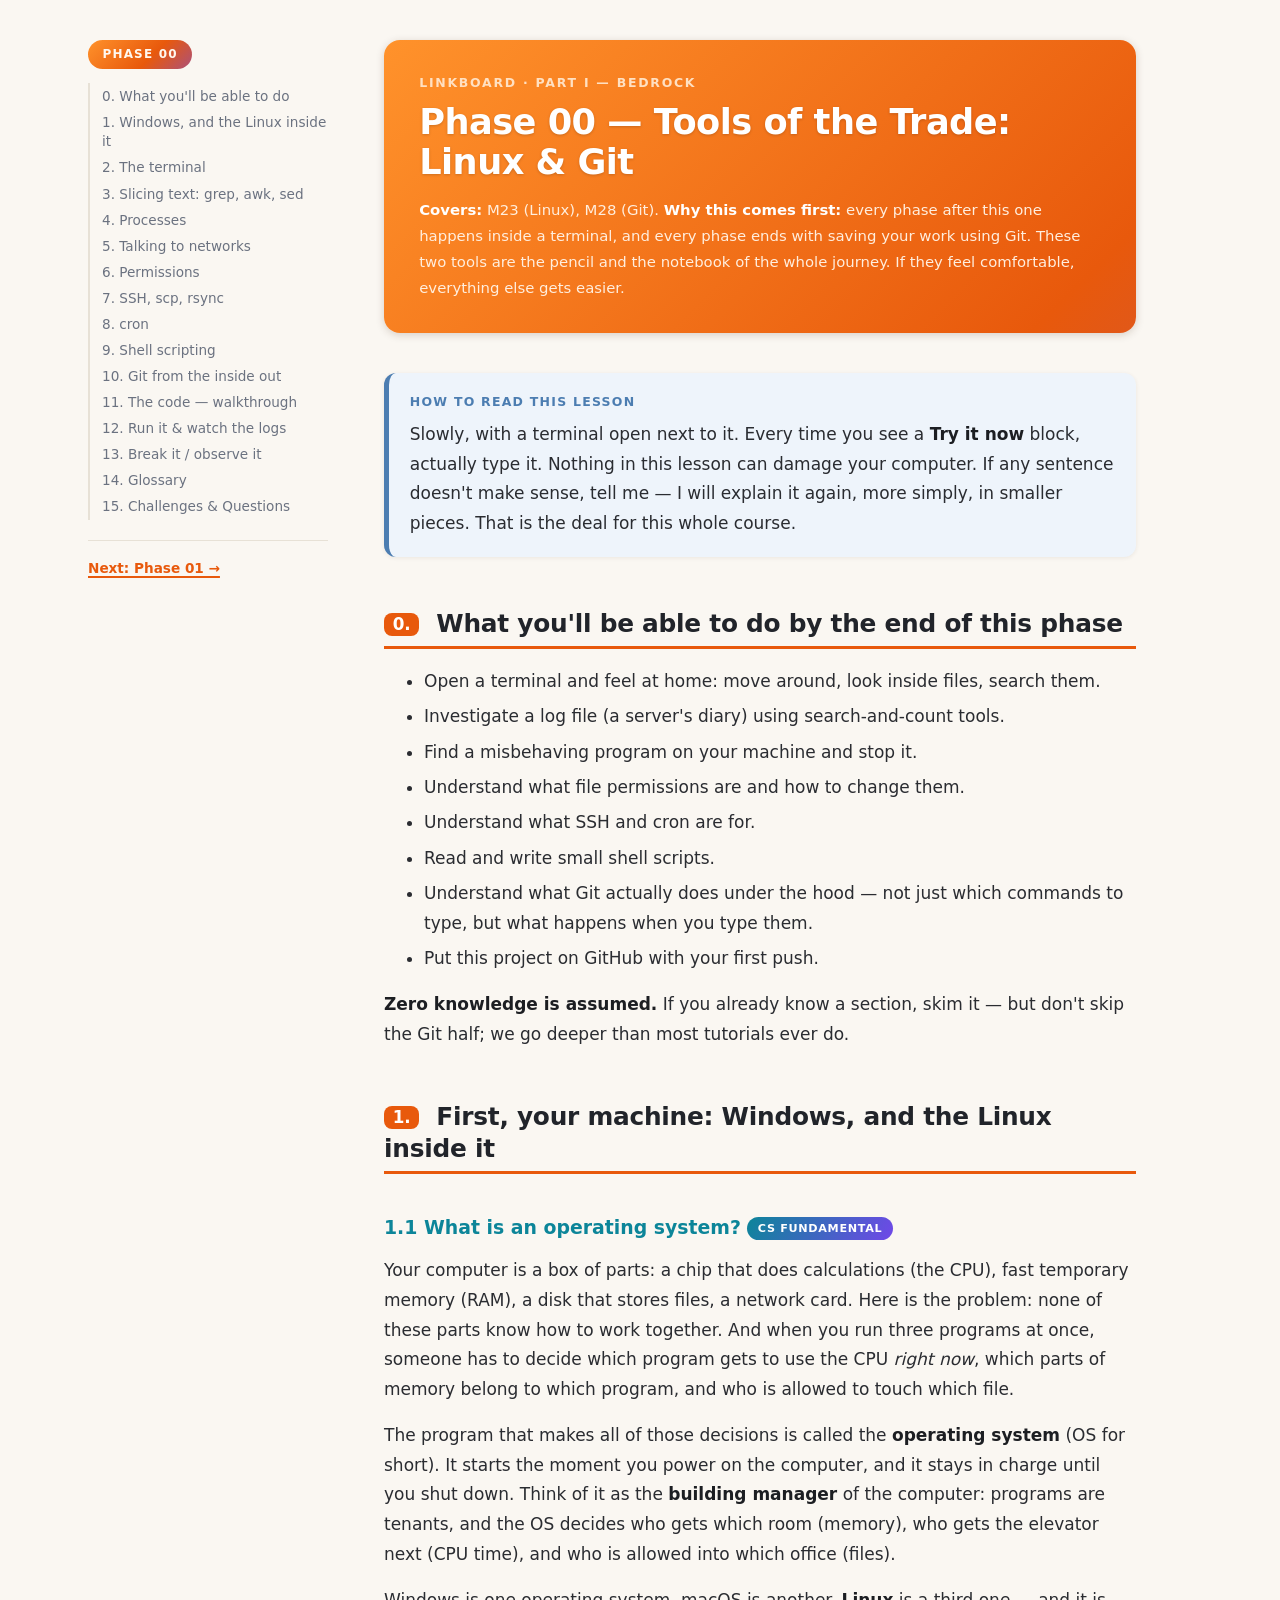
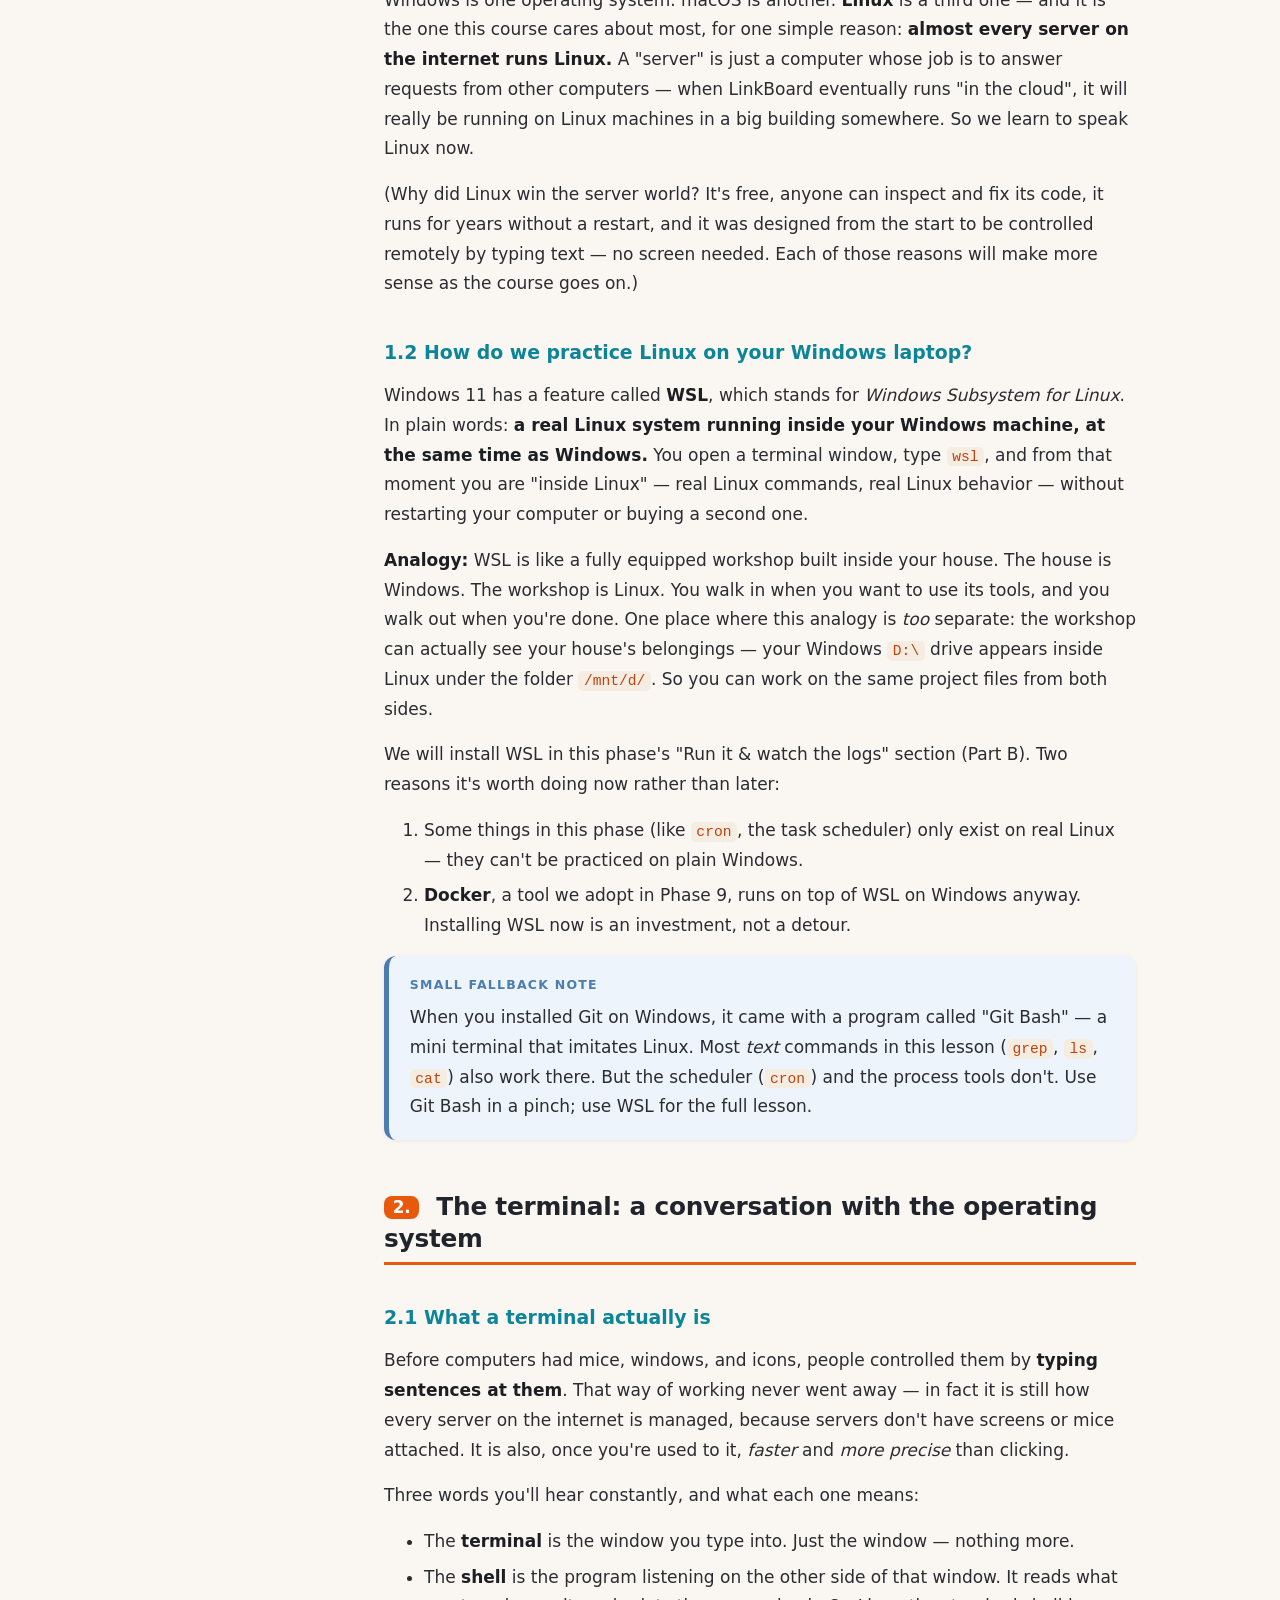
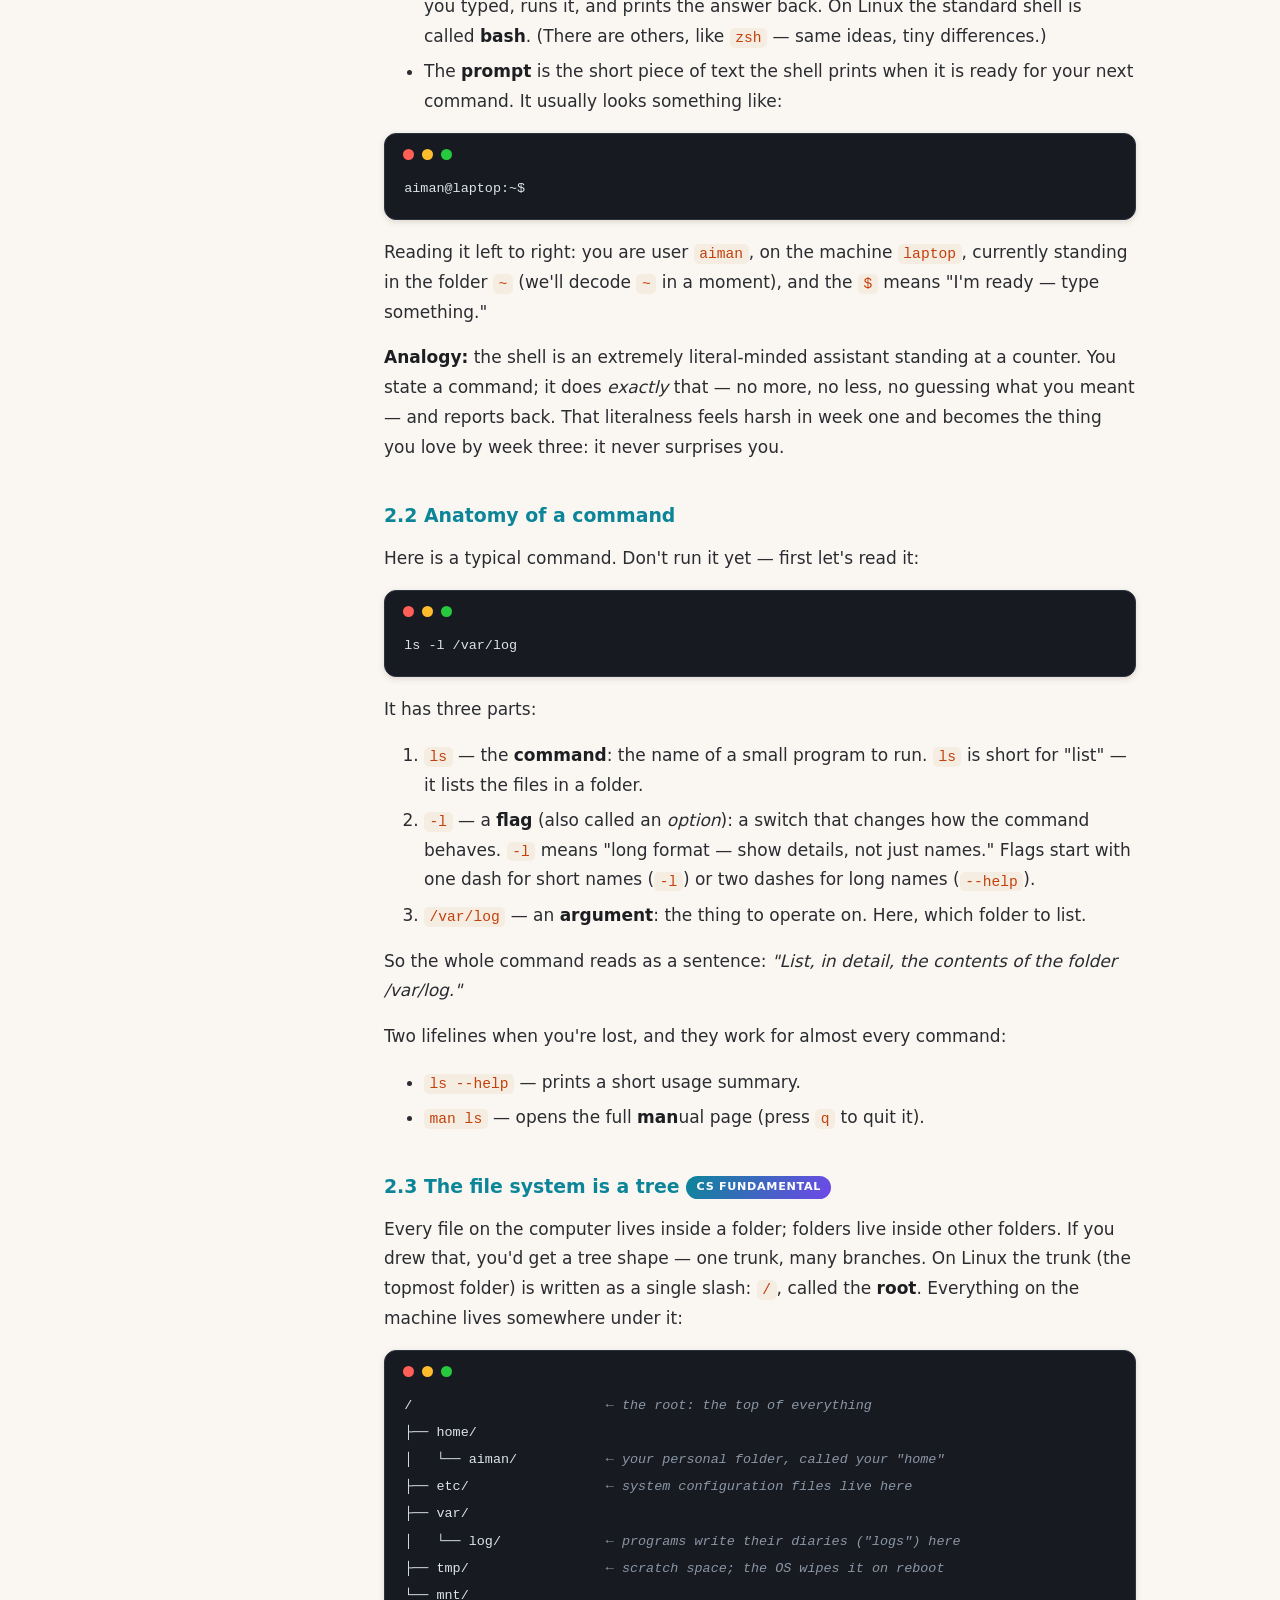
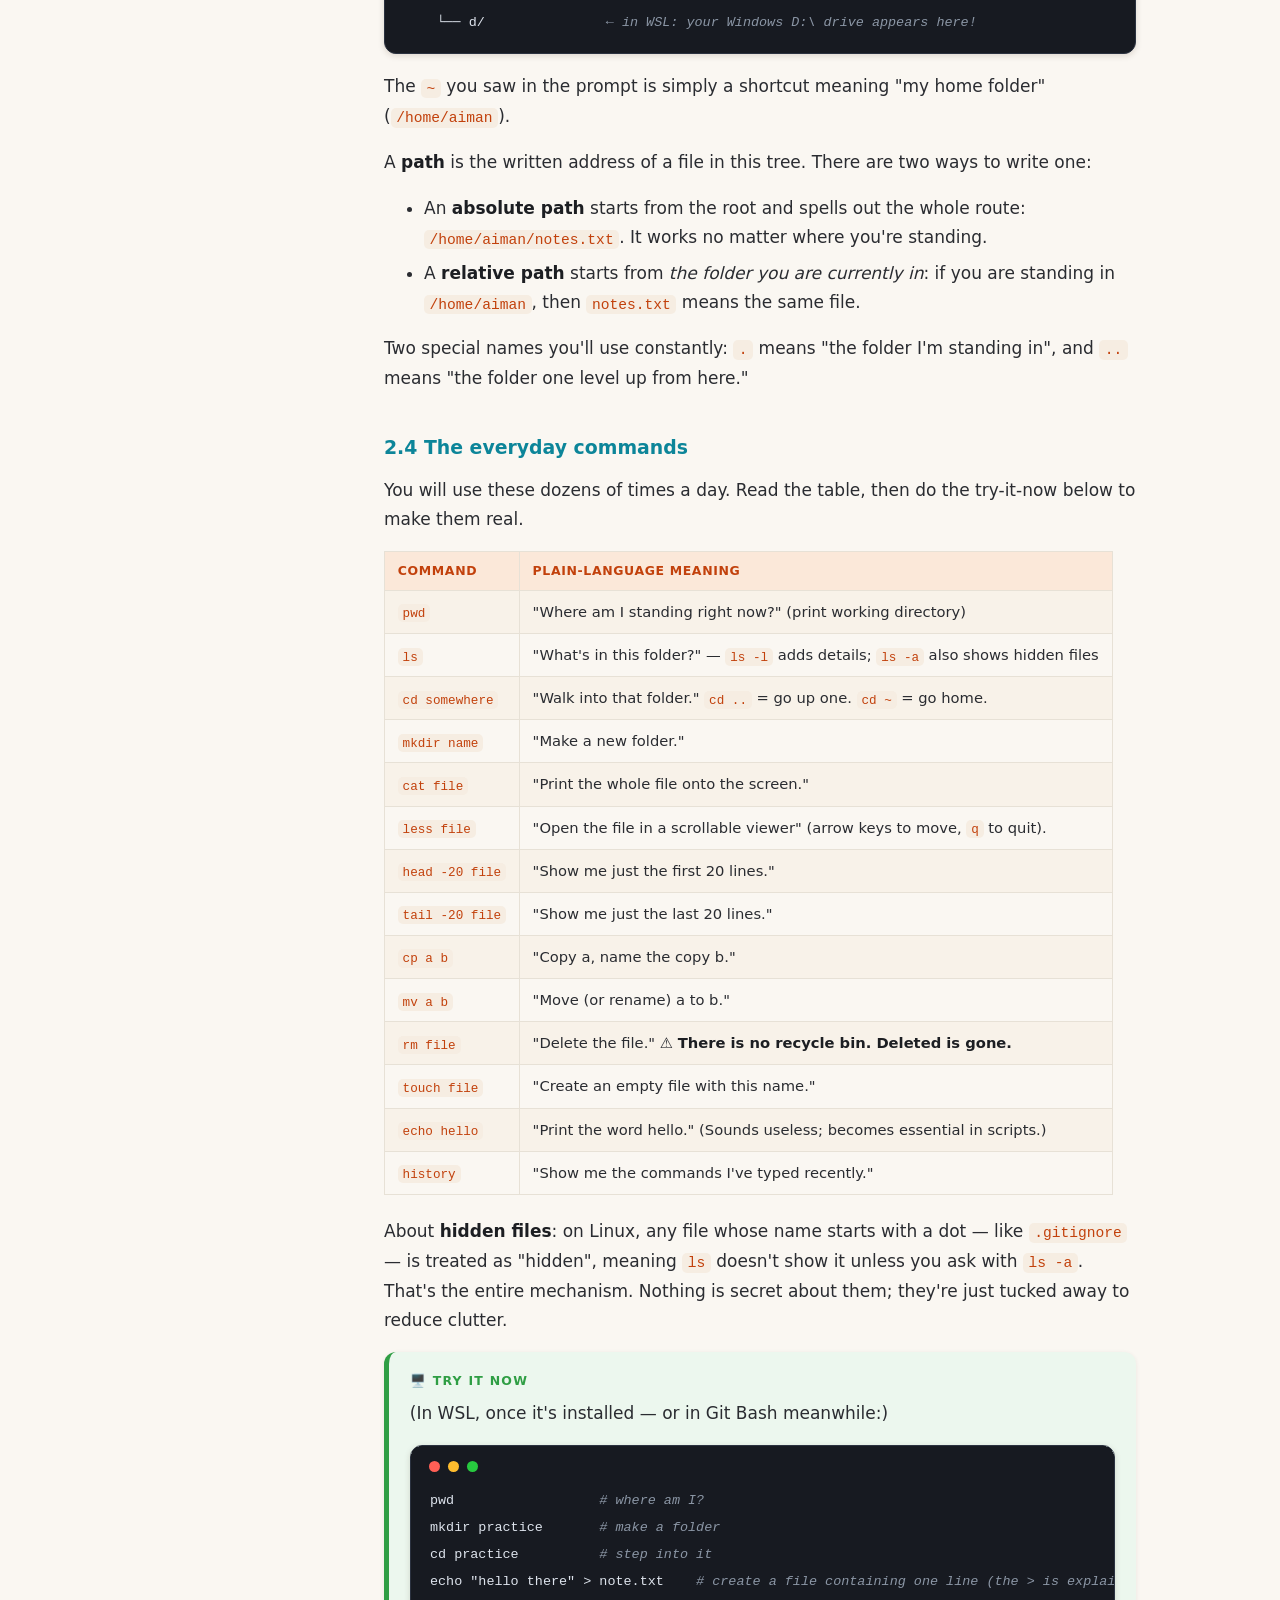
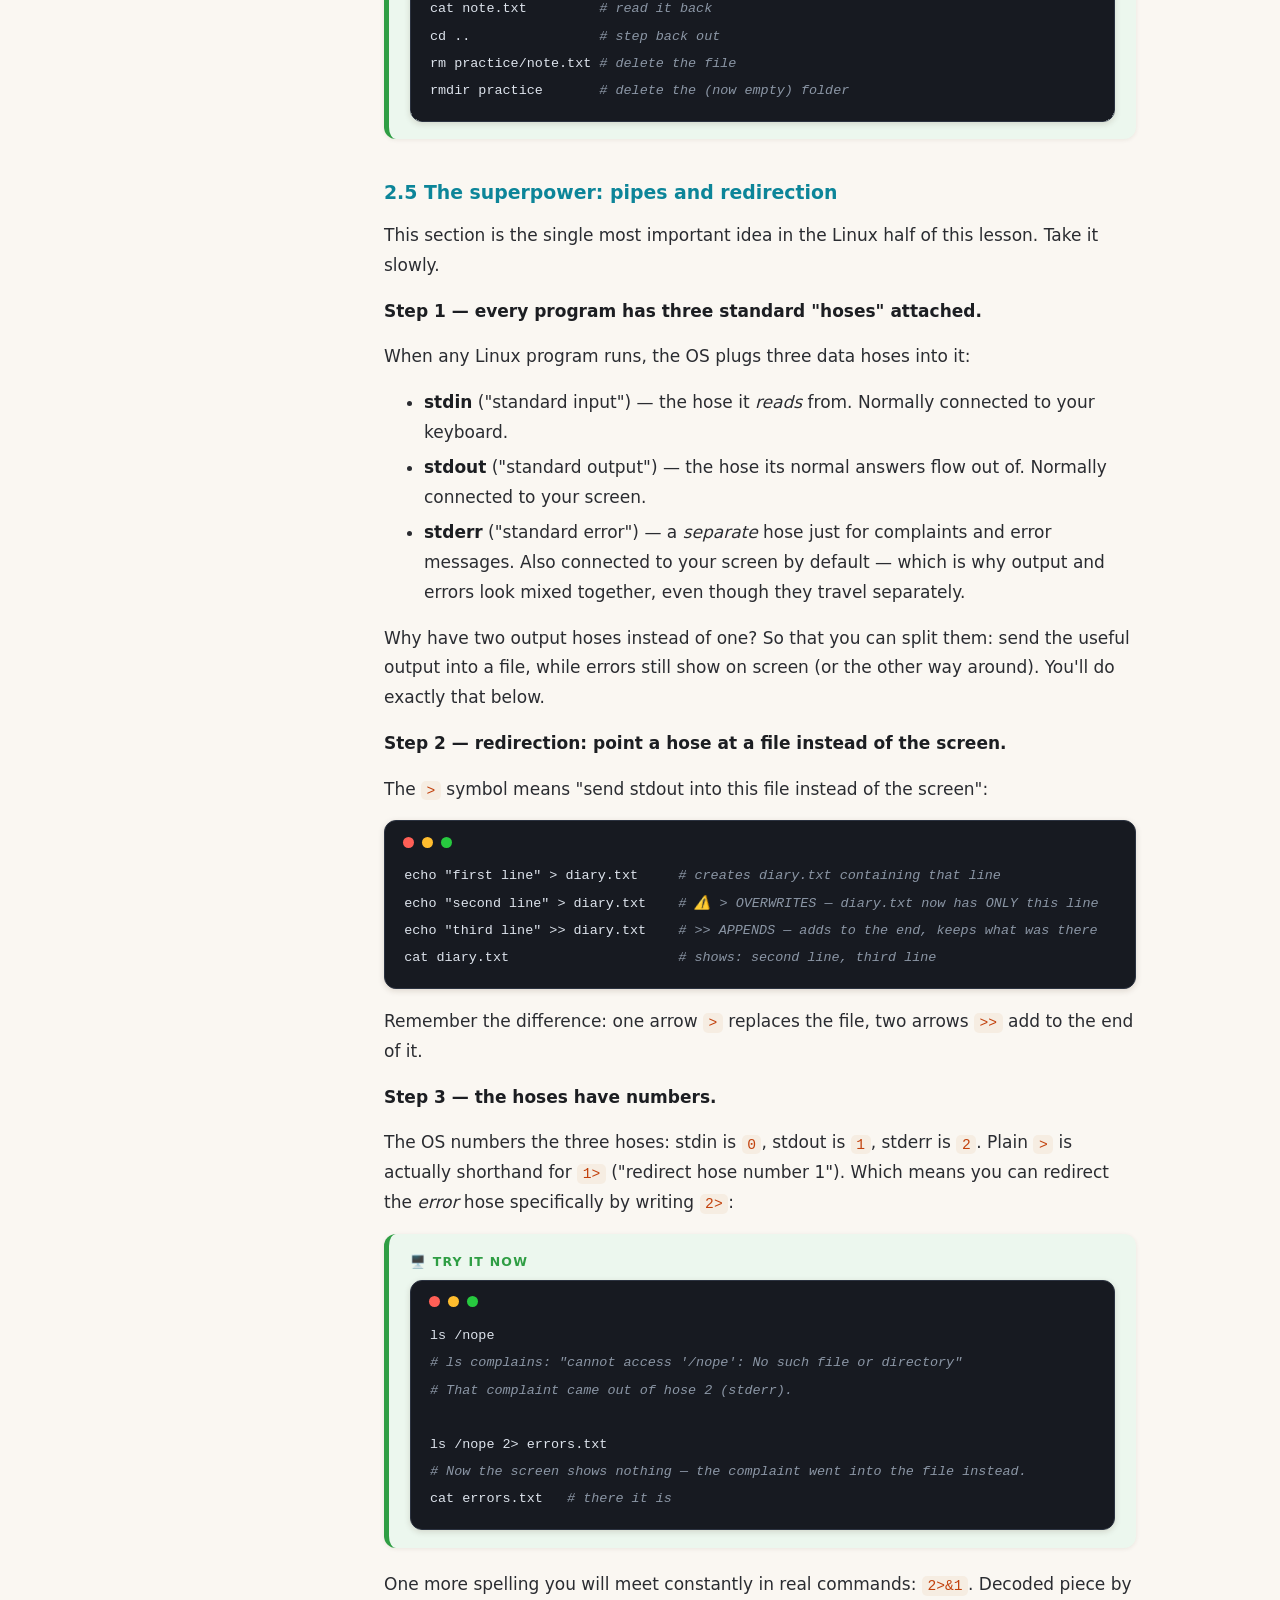
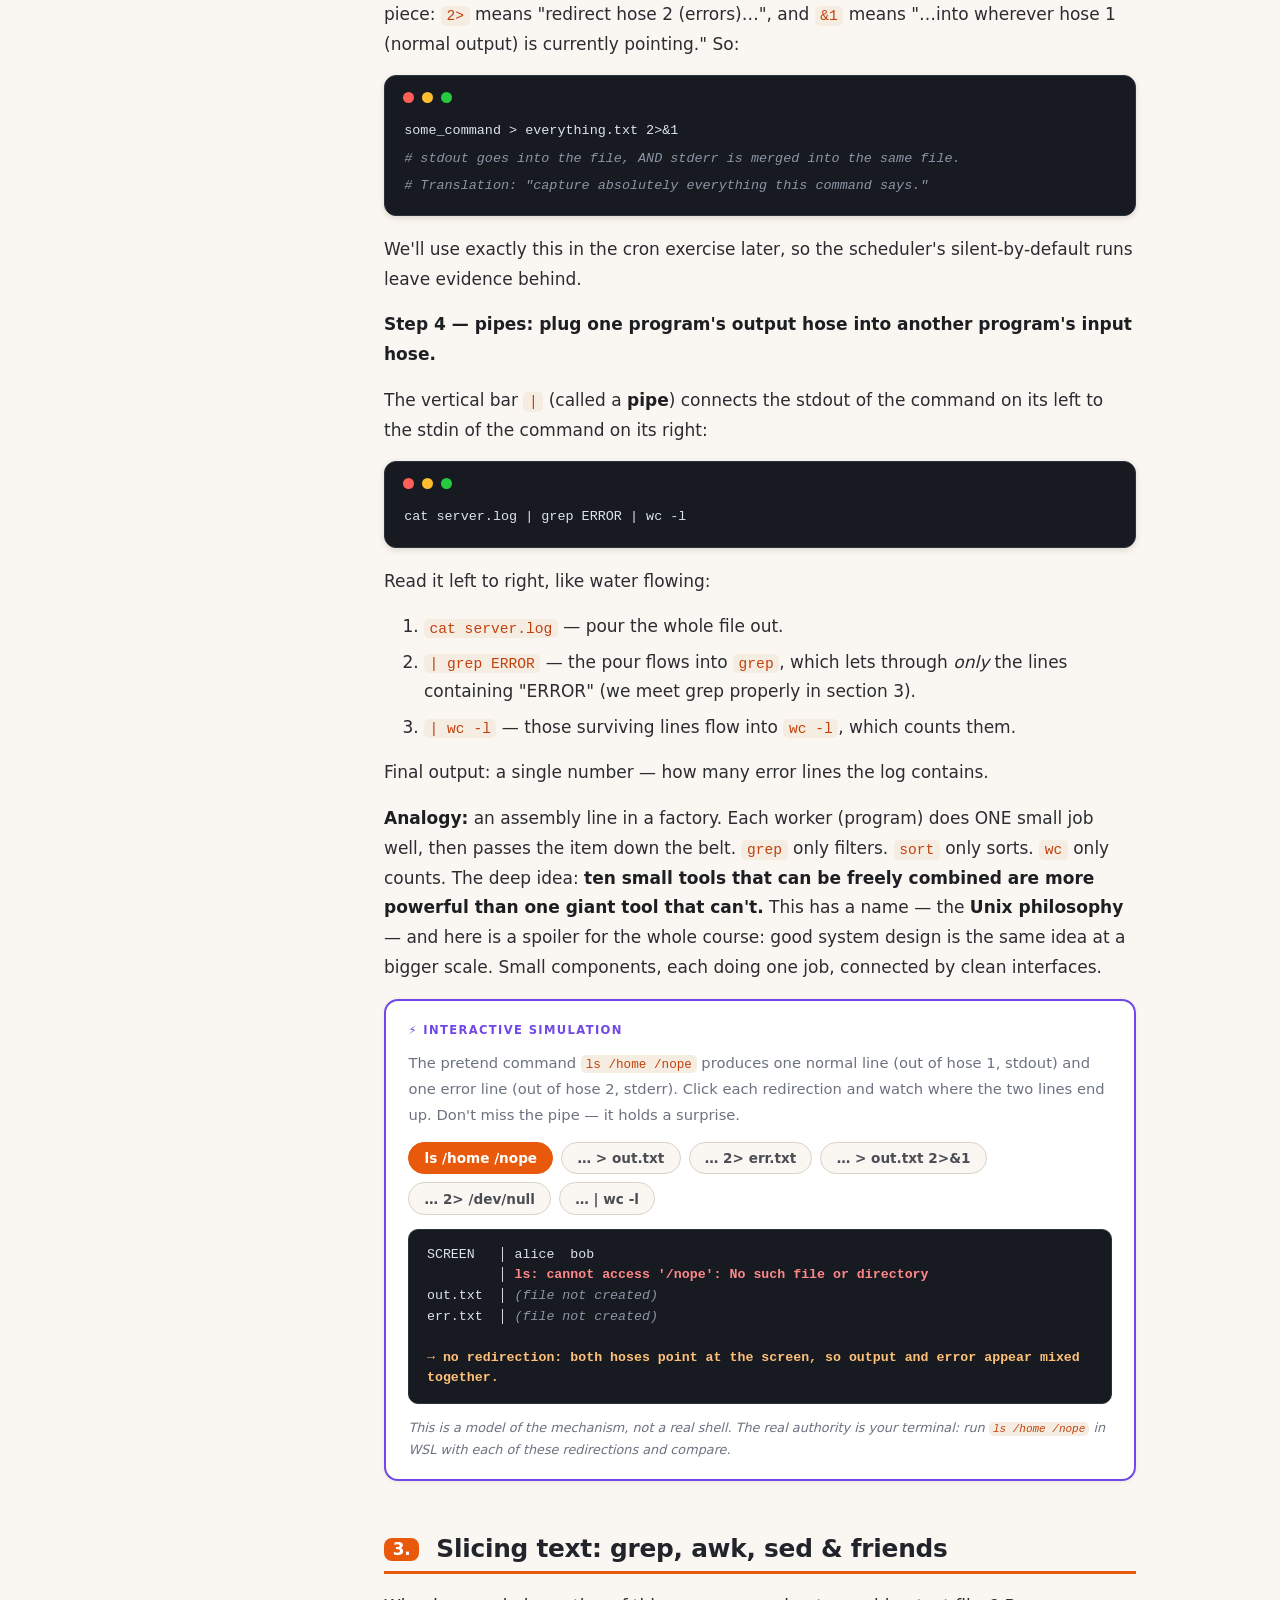
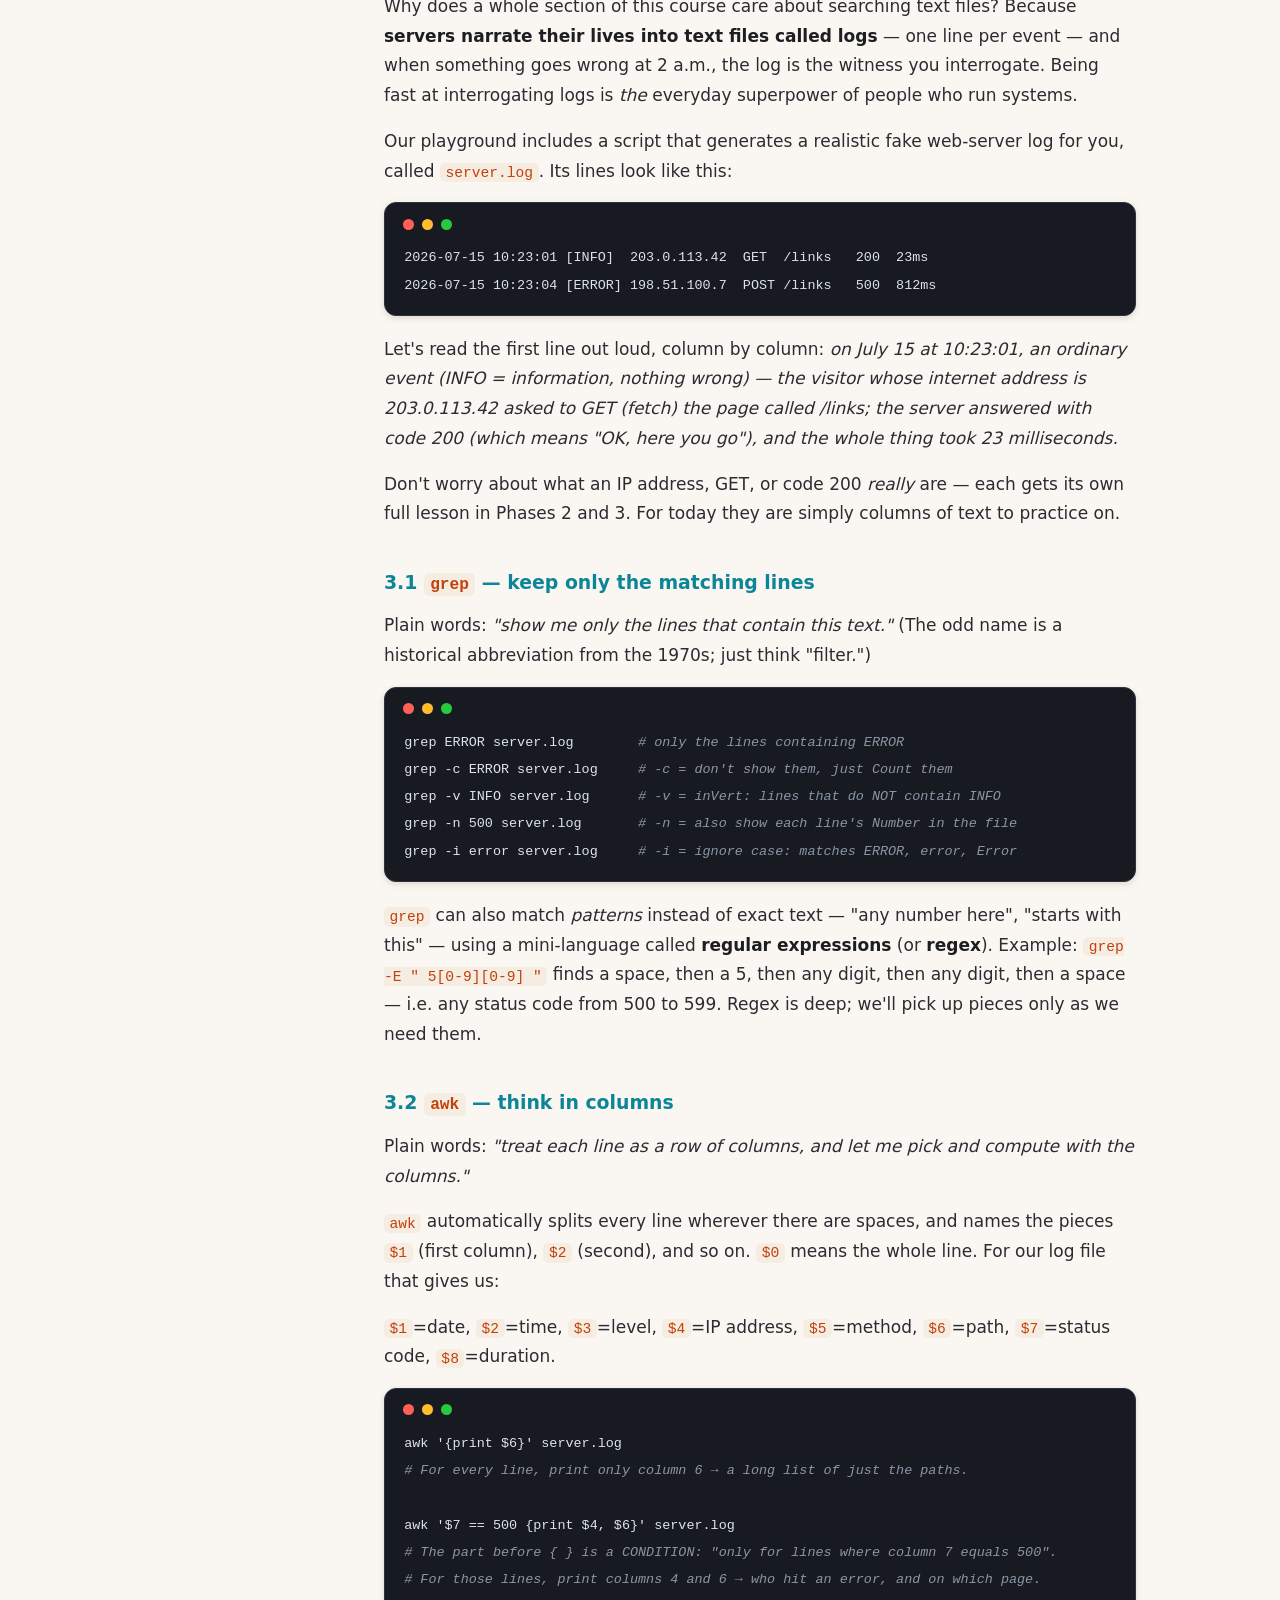
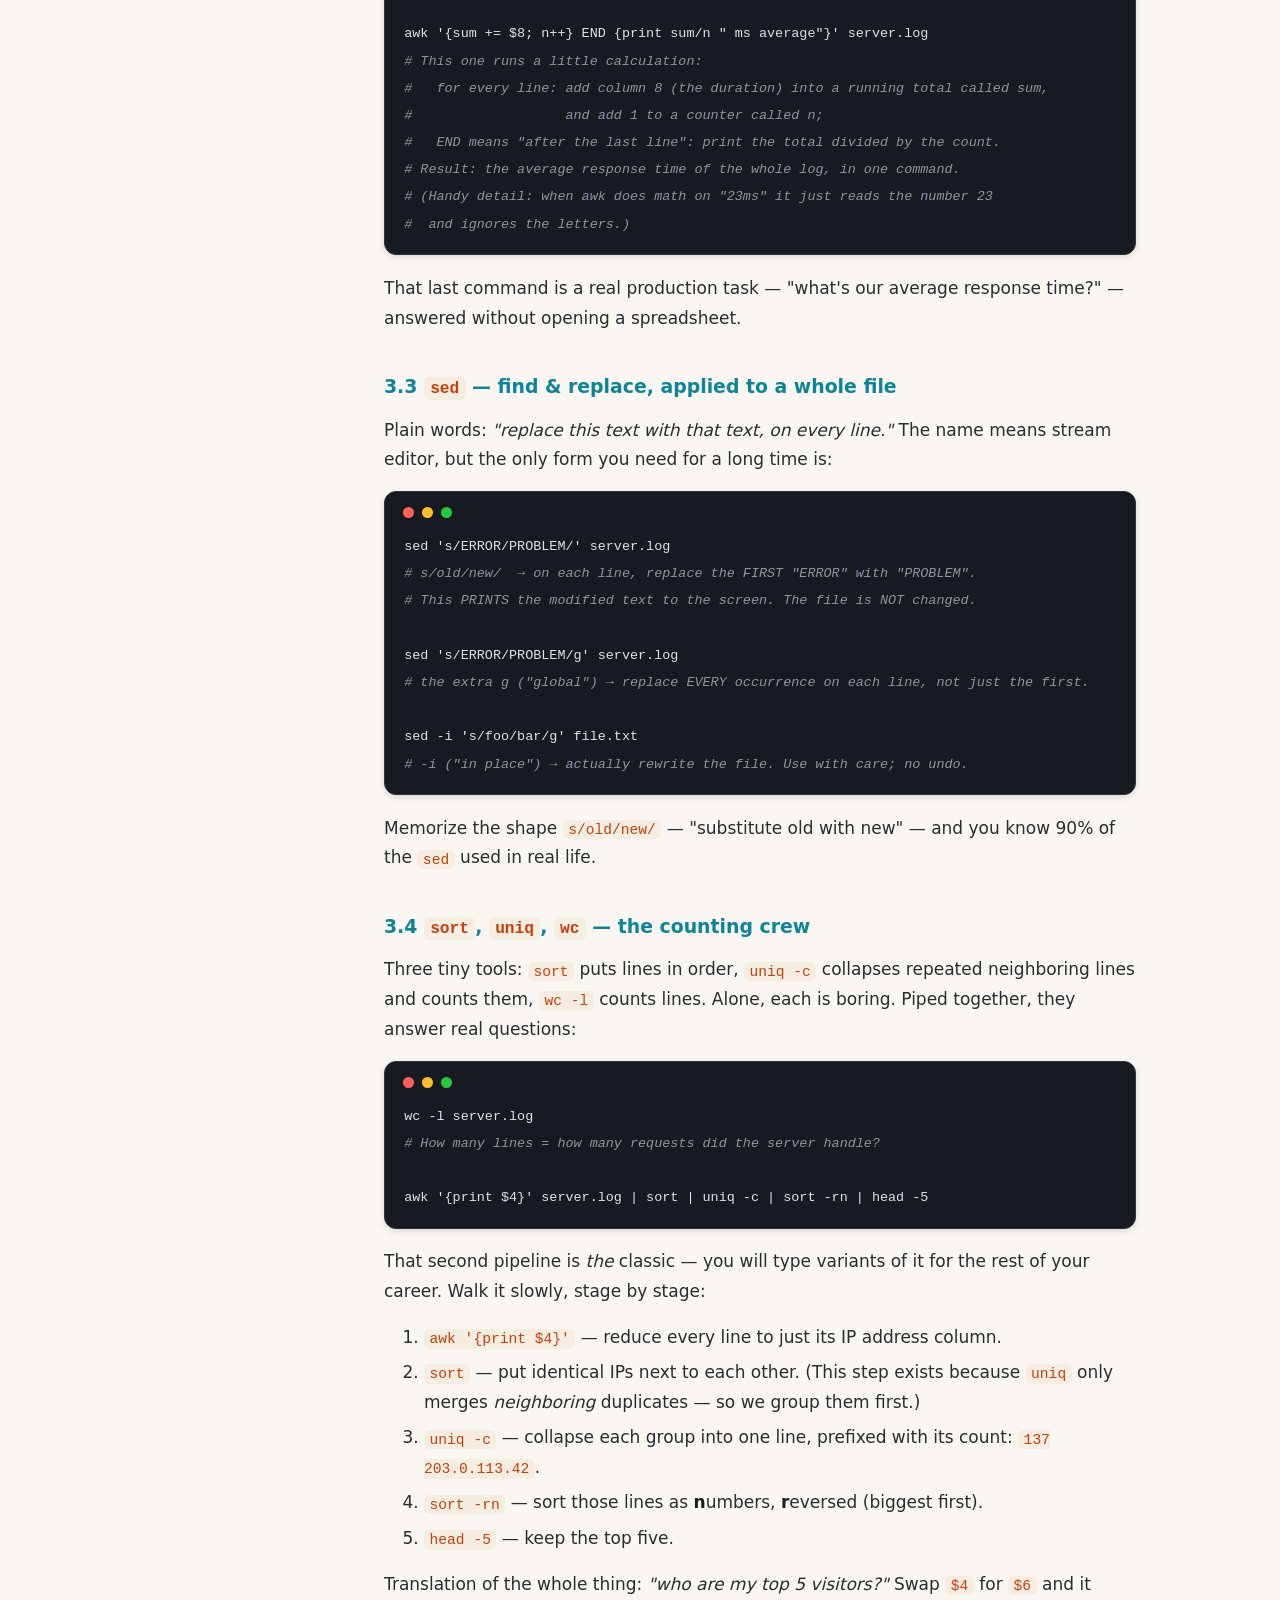
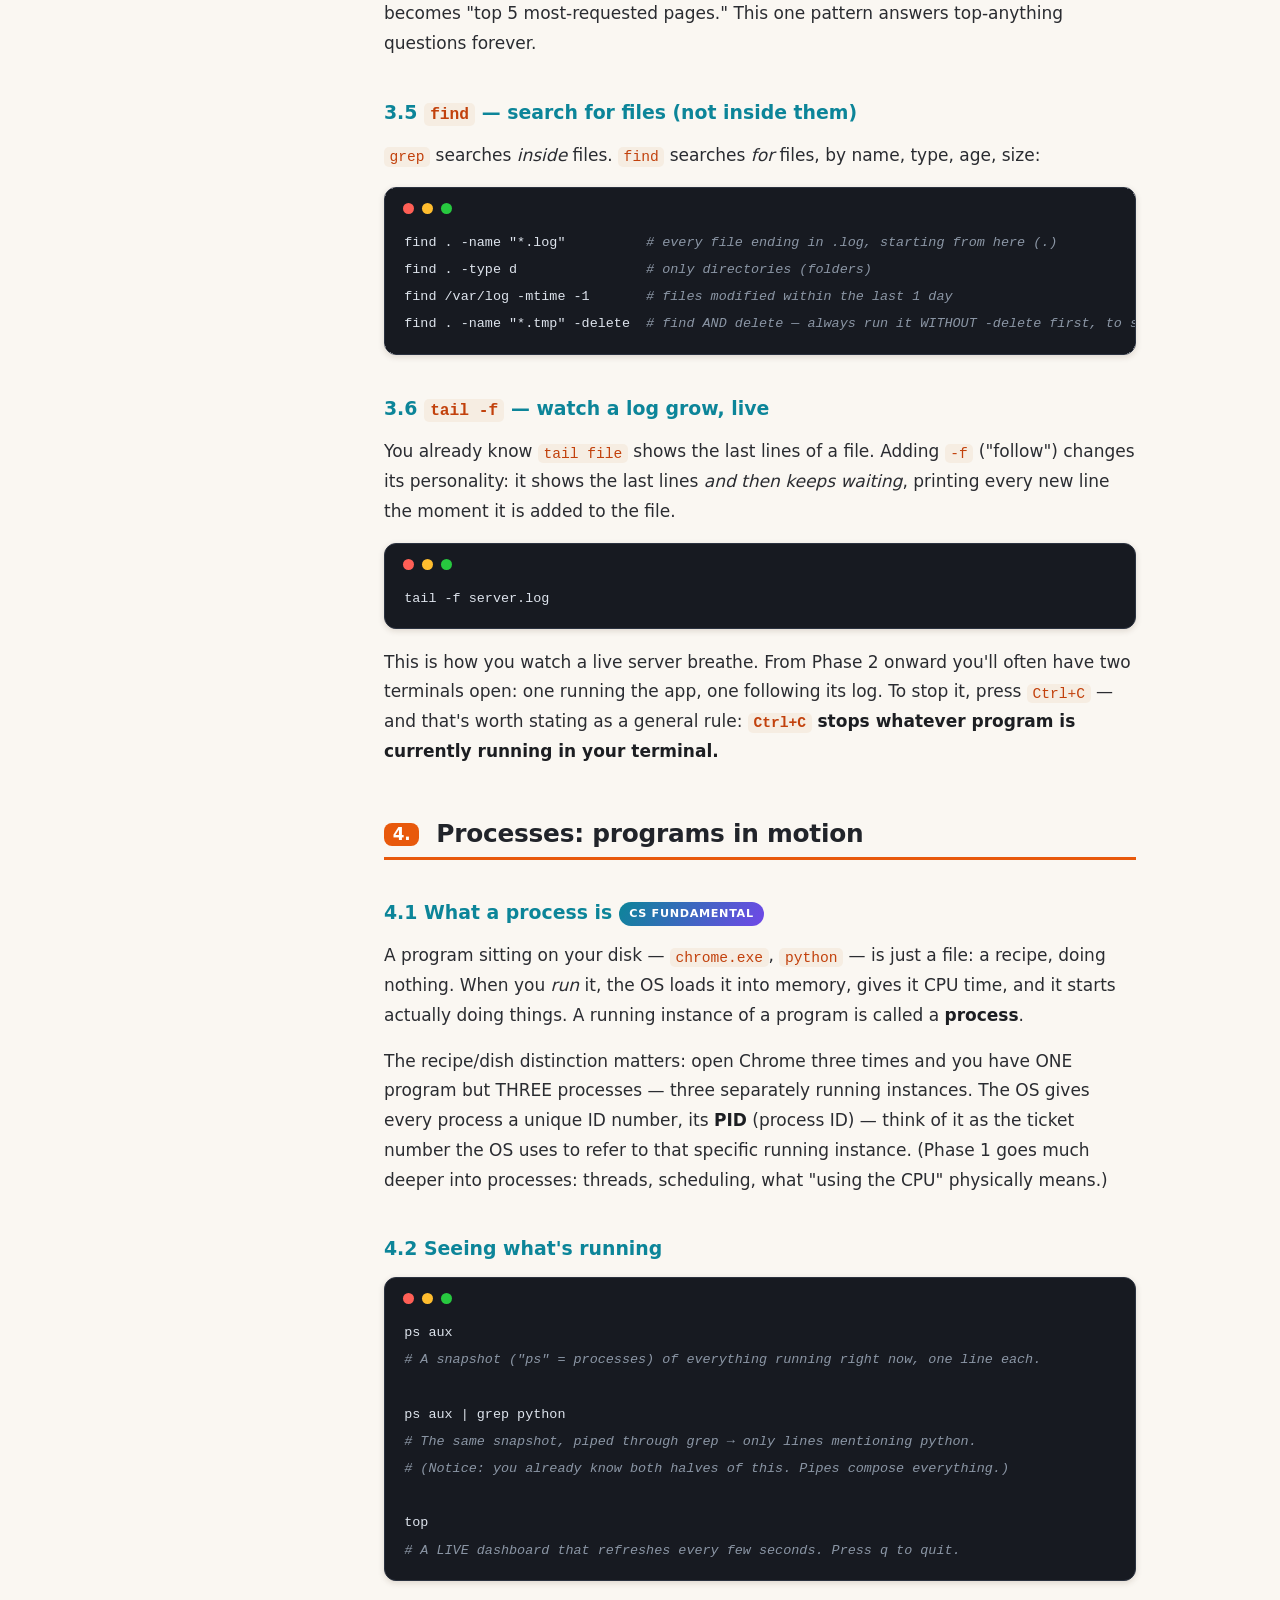
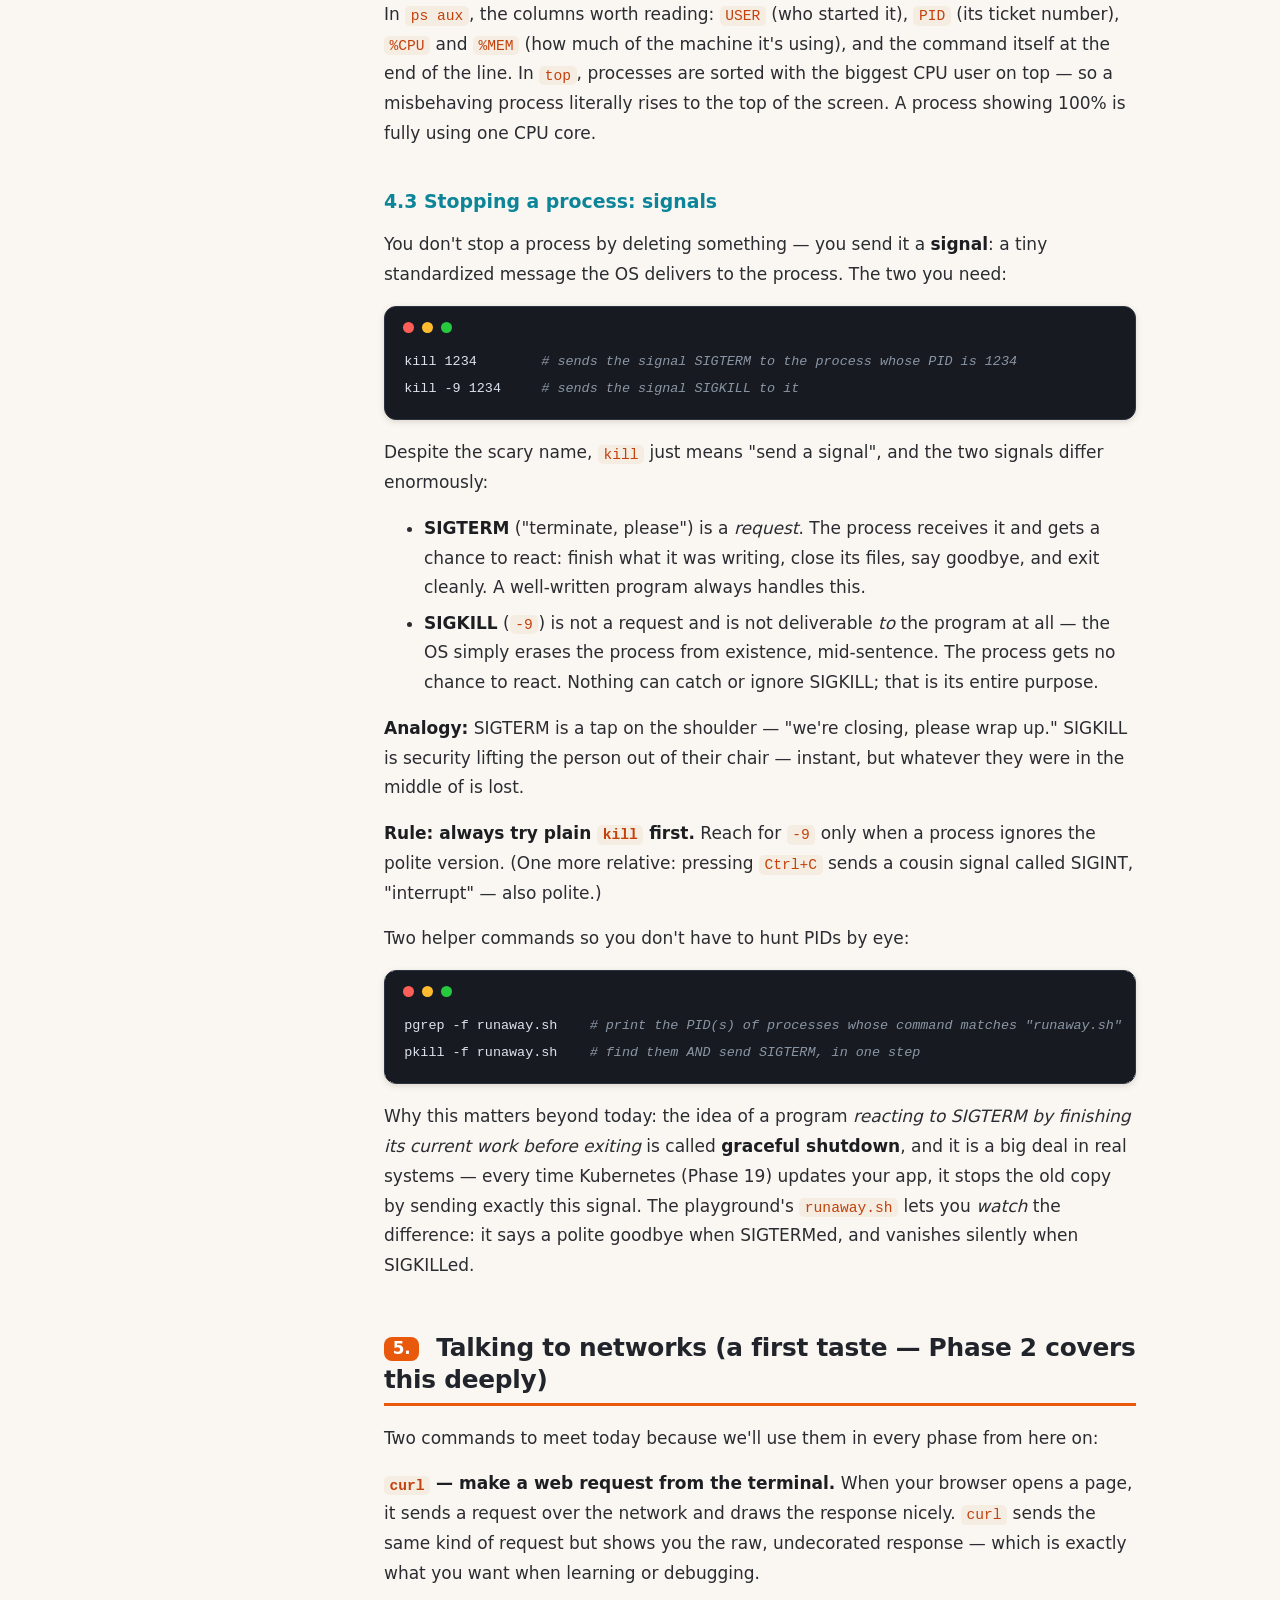
==== commit 49d8f52d: "Lessons: interactive simulations (redirection, merge-vs-rebase, thread race) + CLAUDE.md rule" ====
--- a/concepts/phase-00-tools-of-the-trade/lesson.html
+++ b/concepts/phase-00-tools-of-the-trade/lesson.html
@@ -267,6 +267,68 @@
 
 <p><strong>Analogy:</strong> an assembly line in a factory. Each worker (program) does ONE small job well, then passes the item down the belt. <code>grep</code> only filters. <code>sort</code> only sorts. <code>wc</code> only counts. The deep idea: <strong>ten small tools that can be freely combined are more powerful than one giant tool that can't.</strong> This has a name — the <strong>Unix philosophy</strong> — and here is a spoiler for the whole course: good system design is the same idea at a bigger scale. Small components, each doing one job, connected by clean interfaces.</p>
 
+<div class="sim">
+  <p class="sim-hint">The pretend command <code>ls /home /nope</code> produces one normal line (out of hose 1, stdout) and one error line (out of hose 2, stderr). Click each redirection and watch where the two lines end up. Don't miss the pipe — it holds a surprise.</p>
+  <div class="sim-controls" id="sim1-controls">
+    <button type="button" class="sim-btn active" data-mode="plain">ls /home /nope</button>
+    <button type="button" class="sim-btn" data-mode="out">… &gt; out.txt</button>
+    <button type="button" class="sim-btn" data-mode="err">… 2&gt; err.txt</button>
+    <button type="button" class="sim-btn" data-mode="both">… &gt; out.txt 2&gt;&amp;1</button>
+    <button type="button" class="sim-btn" data-mode="null">… 2&gt; /dev/null</button>
+    <button type="button" class="sim-btn" data-mode="pipe">… | wc -l</button>
+  </div>
+  <div class="sim-console" id="sim1-out" aria-live="polite"></div>
+  <p class="sim-note">This is a model of the mechanism, not a real shell. The real authority is your terminal: run <code>ls /home /nope</code> in WSL with each of these redirections and compare.</p>
+</div>
+<script>
+(function () {
+  var OUT = ["", "alice  bob"];
+  var ERR = ["bad", "ls: cannot access '/nope': No such file or directory"];
+  var NONE = [["skip", "(file not created)"]];
+  var modes = {
+    plain: { screen: [OUT, ERR], out: NONE, err: NONE,
+             why: "no redirection: both hoses point at the screen, so output and error appear mixed together." },
+    out:   { screen: [ERR], out: [OUT], err: NONE,
+             why: "> points hose 1 (stdout) into out.txt. The error hose was not touched — it still hits the screen." },
+    err:   { screen: [OUT], out: NONE, err: [ERR],
+             why: "2> points hose 2 (stderr) into err.txt. Normal output still hits the screen." },
+    both:  { screen: [["skip", "(nothing — total silence)"]], out: [OUT, ERR], err: NONE,
+             why: "> points hose 1 at out.txt, then 2>&1 points hose 2 at wherever hose 1 goes. Everything captured." },
+    null:  { screen: [OUT], out: NONE, err: NONE,
+             why: "2> /dev/null pours the error hose down the discard chute. The complaint is gone forever." },
+    pipe:  { screen: [ERR, ["hi", "1"]], out: NONE, err: NONE,
+             why: "the pipe carries ONLY hose 1 into wc -l, which counts 1 line. Note the surprise: stderr BYPASSES the pipe and still hits your screen!" }
+  };
+  function esc(s) { return s.replace(/&/g, "&amp;").replace(/</g, "&lt;").replace(/>/g, "&gt;"); }
+  function row(label, lines) {
+    var pad = "         ";
+    var html = "";
+    for (var i = 0; i < lines.length; i++) {
+      var name = (i === 0 ? (label + pad).slice(0, 9) : pad);
+      var cls = lines[i][0];
+      var txt = esc(lines[i][1]);
+      html += name + "│ " + (cls ? '<span class="' + cls + '">' + txt + "</span>" : txt) + "\n";
+    }
+    return html;
+  }
+  function render(mode) {
+    var m = modes[mode];
+    document.getElementById("sim1-out").innerHTML =
+      row("SCREEN", m.screen) + row("out.txt", m.out) + row("err.txt", m.err) +
+      '\n<span class="hi">→ ' + esc(m.why) + "</span>";
+  }
+  var btns = document.querySelectorAll("#sim1-controls .sim-btn");
+  for (var i = 0; i < btns.length; i++) {
+    btns[i].addEventListener("click", function () {
+      for (var j = 0; j < btns.length; j++) btns[j].className = "sim-btn";
+      this.className = "sim-btn active";
+      render(this.getAttribute("data-mode"));
+    });
+  }
+  render("plain");
+})();
+</script>
+
 <h2 id="s3"><span class="secno">3.</span> Slicing text: grep, awk, sed &amp; friends</h2>
 
 <p>Why does a whole section of this course care about searching text files? Because <strong>servers narrate their lives into text files called logs</strong> — one line per event — and when something goes wrong at 2 a.m., the log is the witness you interrogate. Being fast at interrogating logs is <em>the</em> everyday superpower of people who run systems.</p>
@@ -822,6 +884,86 @@
 &gt;&gt;&gt;&gt;&gt;&gt;&gt; dark-mode</code></pre>
 
 <p>Your job: edit the file into whatever it <em>should</em> say (usually keeping one side, sometimes blending both), delete the three marker lines, then <code>git add</code> the file and continue (<code>git commit</code> for a merge, <code>git rebase --continue</code> for a rebase). That's the whole procedure.</p>
+
+<div class="sim">
+  <p class="sim-hint">This is the exact story from above: main is on E, dark-mode is on Y, history diverged at C. Run one command and watch what it does to the album — then Reset and run a different one. Compare merge and rebase side by side.</p>
+  <div class="sim-controls" id="sim2-controls">
+    <button type="button" class="sim-btn go" id="sim2-commit">git commit (on main)</button>
+    <button type="button" class="sim-btn go" id="sim2-merge">git merge dark-mode</button>
+    <button type="button" class="sim-btn go" id="sim2-rebase">git rebase main</button>
+    <button type="button" class="sim-btn" id="sim2-reset">Reset</button>
+  </div>
+  <div class="sim-tree" id="sim2-tree"></div>
+  <div class="sim-console" id="sim2-log" aria-live="polite"></div>
+  <p class="sim-note">This is a model of the mechanism, not real Git. The real authority is your repository: try it with a throwaway branch and <code>git log --oneline --graph --all</code> after each step.</p>
+</div>
+<script>
+(function () {
+  var tree = document.getElementById("sim2-tree");
+  var log = document.getElementById("sim2-log");
+  var actions = [
+    document.getElementById("sim2-commit"),
+    document.getElementById("sim2-merge"),
+    document.getElementById("sim2-rebase")
+  ];
+  var BASE =
+    'A --- B --- C --- D --- E    <span class="t-ptr">← main</span> <span class="t-mark">(HEAD: you are here)</span>\n' +
+    "             \\\n" +
+    '              X --- Y        <span class="t-ptr">← dark-mode</span>';
+  var STATES = {
+    commit: {
+      tree:
+        'A --- B --- C --- D --- E --- <span class="t-new">F</span>    <span class="t-ptr">← main</span> <span class="t-mark">(HEAD)</span>\n' +
+        "             \\\n" +
+        '              X --- Y        <span class="t-ptr">← dark-mode</span>',
+      log:
+        '<span class="ok">created commit F</span> — parent: E (the commit main pointed at)\n' +
+        '<span class="ok">moved the sticky note "main"</span> from E to F — automatically\n' +
+        '<span class="hi">→ that is all a commit does: new snapshot + slide the current branch\'s note forward. dark-mode did not move.</span>'
+    },
+    merge: {
+      tree:
+        'A --- B --- C --- D --- E --- <span class="t-new">M</span>    <span class="t-ptr">← main</span> <span class="t-mark">(HEAD)</span>\n' +
+        "             \\               /\n" +
+        '              X --- Y -------        <span class="t-ptr">← dark-mode</span>',
+      log:
+        '<span class="ok">created merge commit M</span> — with <span class="hi">TWO parents: E and Y</span>\n' +
+        '<span class="ok">moved "main"</span> onto M; dark-mode still points at Y\n' +
+        '<span class="hi">→ honest and safe: every commit that ever existed is still there, and the join is recorded as a fact.</span>'
+    },
+    rebase: {
+      tree:
+        'A --- B --- C --- D --- E --- <span class="t-new">X\' --- Y\'</span>    <span class="t-ptr">← dark-mode</span> <span class="t-mark">(HEAD)</span>\n' +
+        "             \\\n" +
+        '              <span class="t-gone">X --- Y</span>        <span class="t-dim">(abandoned — no sticky note points here anymore)</span>',
+      log:
+        '(after git switch dark-mode)\n' +
+        '<span class="ok">replayed X on top of E</span> as X\' — <span class="bad">a NEW commit with a NEW fingerprint</span> (its parent changed, so its fingerprint had to)\n' +
+        '<span class="ok">replayed Y</span> as Y\' on top of X\'\n' +
+        '<span class="bad">originals X and Y abandoned</span> — findable only via the reflog\n' +
+        '<span class="hi">→ tidy straight line, but history was rewritten. If X and Y had been pushed and others built on them: the iron rule says never do this.</span>'
+    }
+  };
+  function setDisabled(v) {
+    for (var i = 0; i < actions.length; i++) actions[i].disabled = v;
+  }
+  function reset() {
+    tree.innerHTML = BASE;
+    log.innerHTML = '<span class="skip">(no command run yet — the album is as drawn in the story above)</span>';
+    setDisabled(false);
+  }
+  function run(name) {
+    tree.innerHTML = STATES[name].tree;
+    log.innerHTML = STATES[name].log;
+    setDisabled(true);
+  }
+  document.getElementById("sim2-commit").addEventListener("click", function () { run("commit"); });
+  document.getElementById("sim2-merge").addEventListener("click", function () { run("merge"); });
+  document.getElementById("sim2-rebase").addEventListener("click", function () { run("rebase"); });
+  document.getElementById("sim2-reset").addEventListener("click", reset);
+  reset();
+})();
+</script>
 
 <h3>10.8 The rescue kit: cherry-pick, bisect, reflog</h3>
 
--- a/concepts/assets/lesson.css
+++ b/concepts/assets/lesson.css
@@ -481,6 +481,103 @@
   to   { opacity: 1; transform: none; }
 }
 
+/* ==========================================================================
+   INTERACTIVE SIMULATIONS (.sim-*)
+   Reusable components for the small inline "click and watch the mechanism"
+   widgets some lessons embed (see CLAUDE.md → INTERACTIVE SIMULATIONS).
+   Literal colors only, dark overrides at the end of this section.
+   ========================================================================== */
+
+.sim {
+  border: 2px solid #7048e8;
+  border-radius: 14px;
+  background: #ffffff;
+  padding: 1.2rem 1.4rem 1.1rem;
+  margin: 0 0 1.6rem;
+  box-shadow: 0 1px 4px rgba(60, 35, 10, .08);
+}
+
+/* automatic label — no markup needed */
+.sim::before {
+  content: "⚡ Interactive simulation";
+  display: block;
+  font-size: .72rem;
+  font-weight: 700;
+  letter-spacing: .12em;
+  text-transform: uppercase;
+  color: #7048e8;
+  margin-bottom: .6rem;
+}
+
+.sim-hint { font-size: .92rem; color: #6b7280; margin: 0 0 .9rem; }
+
+.sim-controls { display: flex; flex-wrap: wrap; gap: .5rem; margin: 0 0 .9rem; }
+
+.sim-btn {
+  font-family: inherit;
+  font-size: .85rem;
+  font-weight: 600;
+  line-height: 1.2;
+  padding: .45rem .95rem;
+  border-radius: 99px;
+  border: 1.5px solid #d9d2c7;
+  background: #faf7f2;
+  color: #4a4d53;
+  cursor: pointer;
+  transition: background .15s ease, color .15s ease, border-color .15s ease, transform .12s ease;
+}
+.sim-btn:hover { border-color: #e8590c; color: #e8590c; transform: translateY(-1px); }
+.sim-btn.active { background: #e8590c; border-color: #e8590c; color: #ffffff; }
+.sim-btn.active:hover { color: #ffffff; }
+.sim-btn.go { background: #2f9e44; border-color: #2f9e44; color: #ffffff; }
+.sim-btn.go:hover { background: #268a3a; border-color: #268a3a; color: #ffffff; }
+.sim-btn:disabled { opacity: .4; cursor: not-allowed; transform: none; }
+
+.sim-console, .sim-tree {
+  background: #171a21;
+  color: #dde3ec;
+  border: 1px solid #2b3240;
+  border-radius: 10px;
+  padding: .9rem 1.1rem;
+  font-family: "Cascadia Code", ui-monospace, Consolas, "SF Mono", Menlo, monospace;
+  font-size: .83rem;
+  line-height: 1.55;
+  white-space: pre-wrap;
+  overflow-x: auto;
+  margin: 0 0 .8rem;
+}
+
+/* console state colors */
+.sim-console .ok   { color: #69db7c; font-weight: 600; }
+.sim-console .skip { color: #8b96a5; font-style: italic; }
+.sim-console .bad  { color: #ff8787; font-weight: 600; }
+.sim-console .hi   { color: #ffc078; font-weight: 600; }
+
+/* tree/diagram state colors */
+.sim-tree .t-new  { color: #69db7c; font-weight: 700; }
+.sim-tree .t-gone { color: #8b96a5; text-decoration: line-through; }
+.sim-tree .t-dim  { color: #8b96a5; }
+.sim-tree .t-ptr  { color: #ffc078; font-weight: 700; }
+.sim-tree .t-mark { color: #b197fc; font-weight: 700; }
+
+.sim-note { font-size: .8rem; color: #6b7280; font-style: italic; margin: .3rem 0 0; }
+
+@media (prefers-color-scheme: dark) {
+  .sim { background: #191c24; border-color: #9775fa; box-shadow: none; }
+  .sim::before { color: #9775fa; }
+  .sim-hint, .sim-note { color: #8d95a3; }
+  .sim-btn { background: #20242e; border-color: #3a3f4c; color: #aab2c0; }
+  .sim-btn:hover { border-color: #ff9457; color: #ff9457; }
+  .sim-btn.active { background: #ff9457; border-color: #ff9457; color: #24160c; }
+  .sim-btn.active:hover { color: #24160c; }
+  .sim-btn.go { background: #2f9e44; border-color: #2f9e44; color: #ffffff; }
+  .sim-console, .sim-tree { background: #0d1017; border-color: #232a35; }
+}
+
+/* ==========================================================================
+   Reduced motion — global kill-switch (keep LAST in the file)
+   ========================================================================== */
+
 @media (prefers-reduced-motion: reduce) {
   *, *::before, *::after {
     animation: none !important;
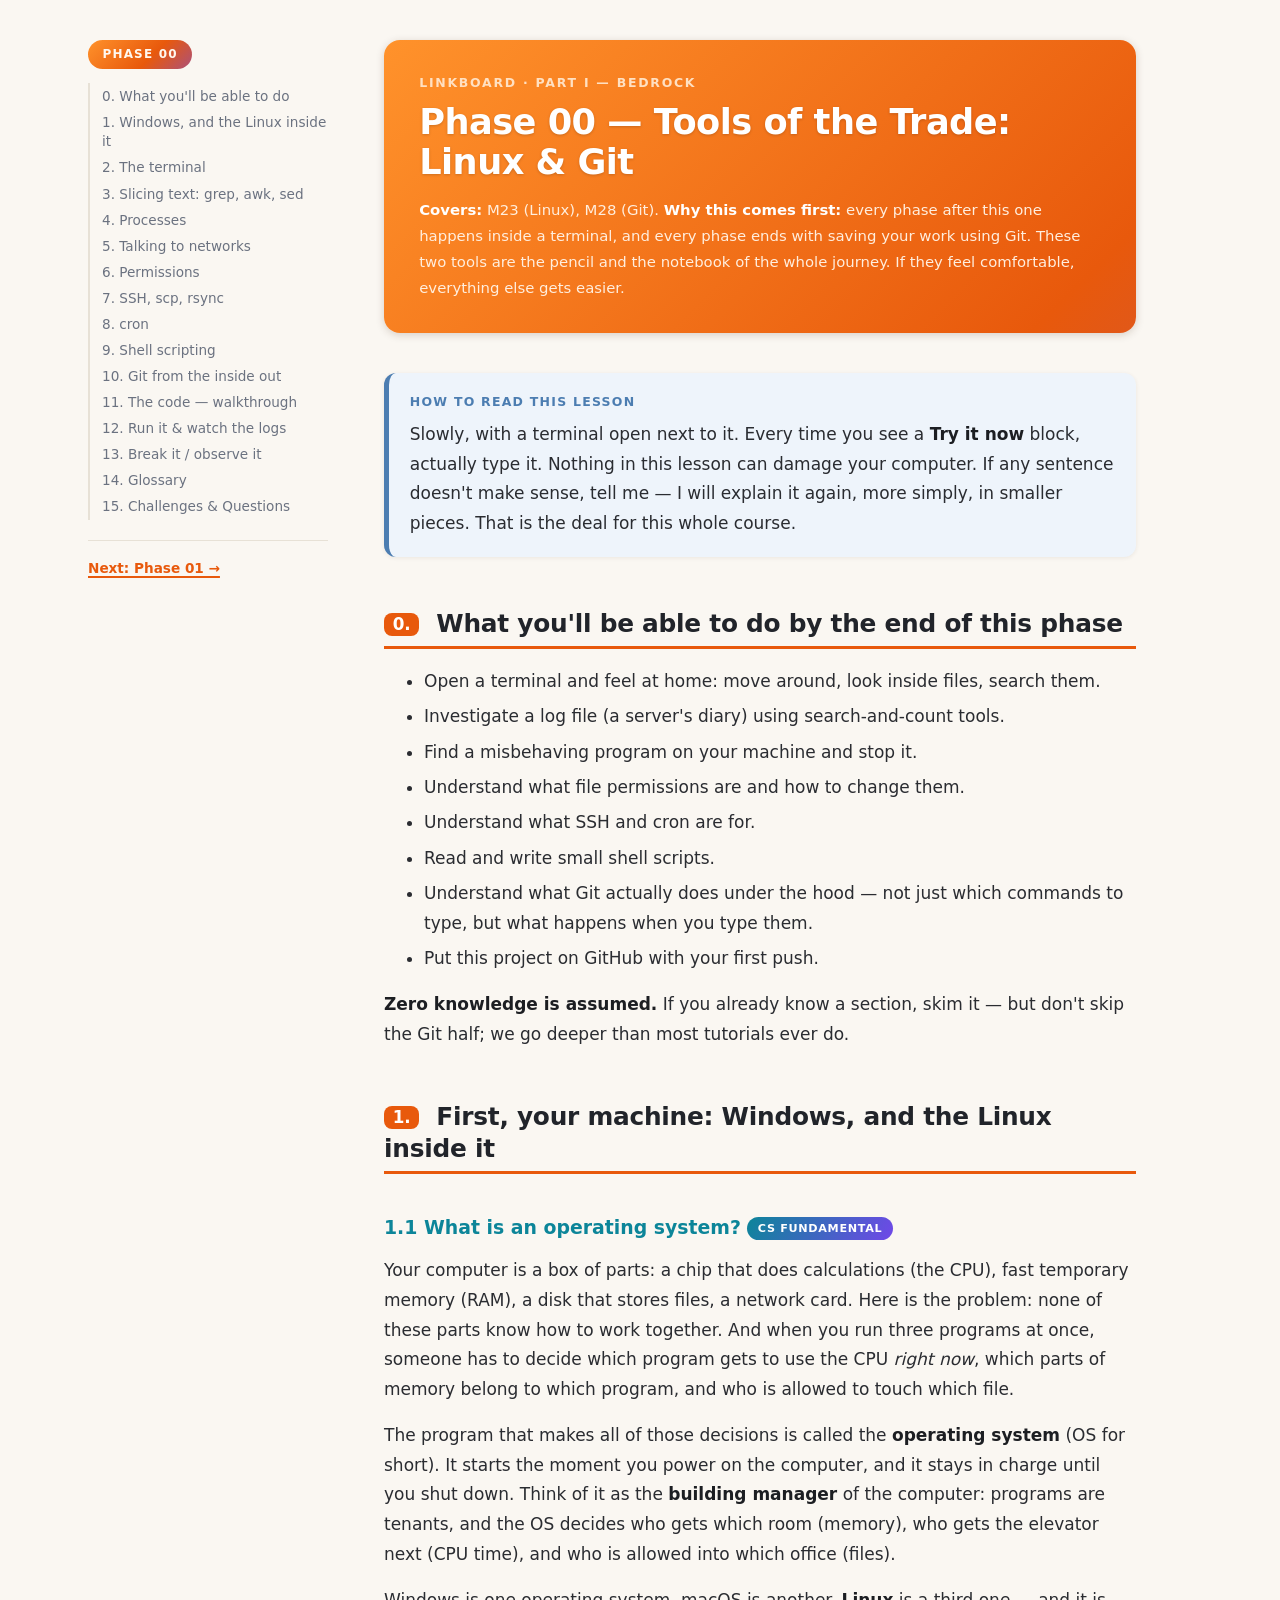
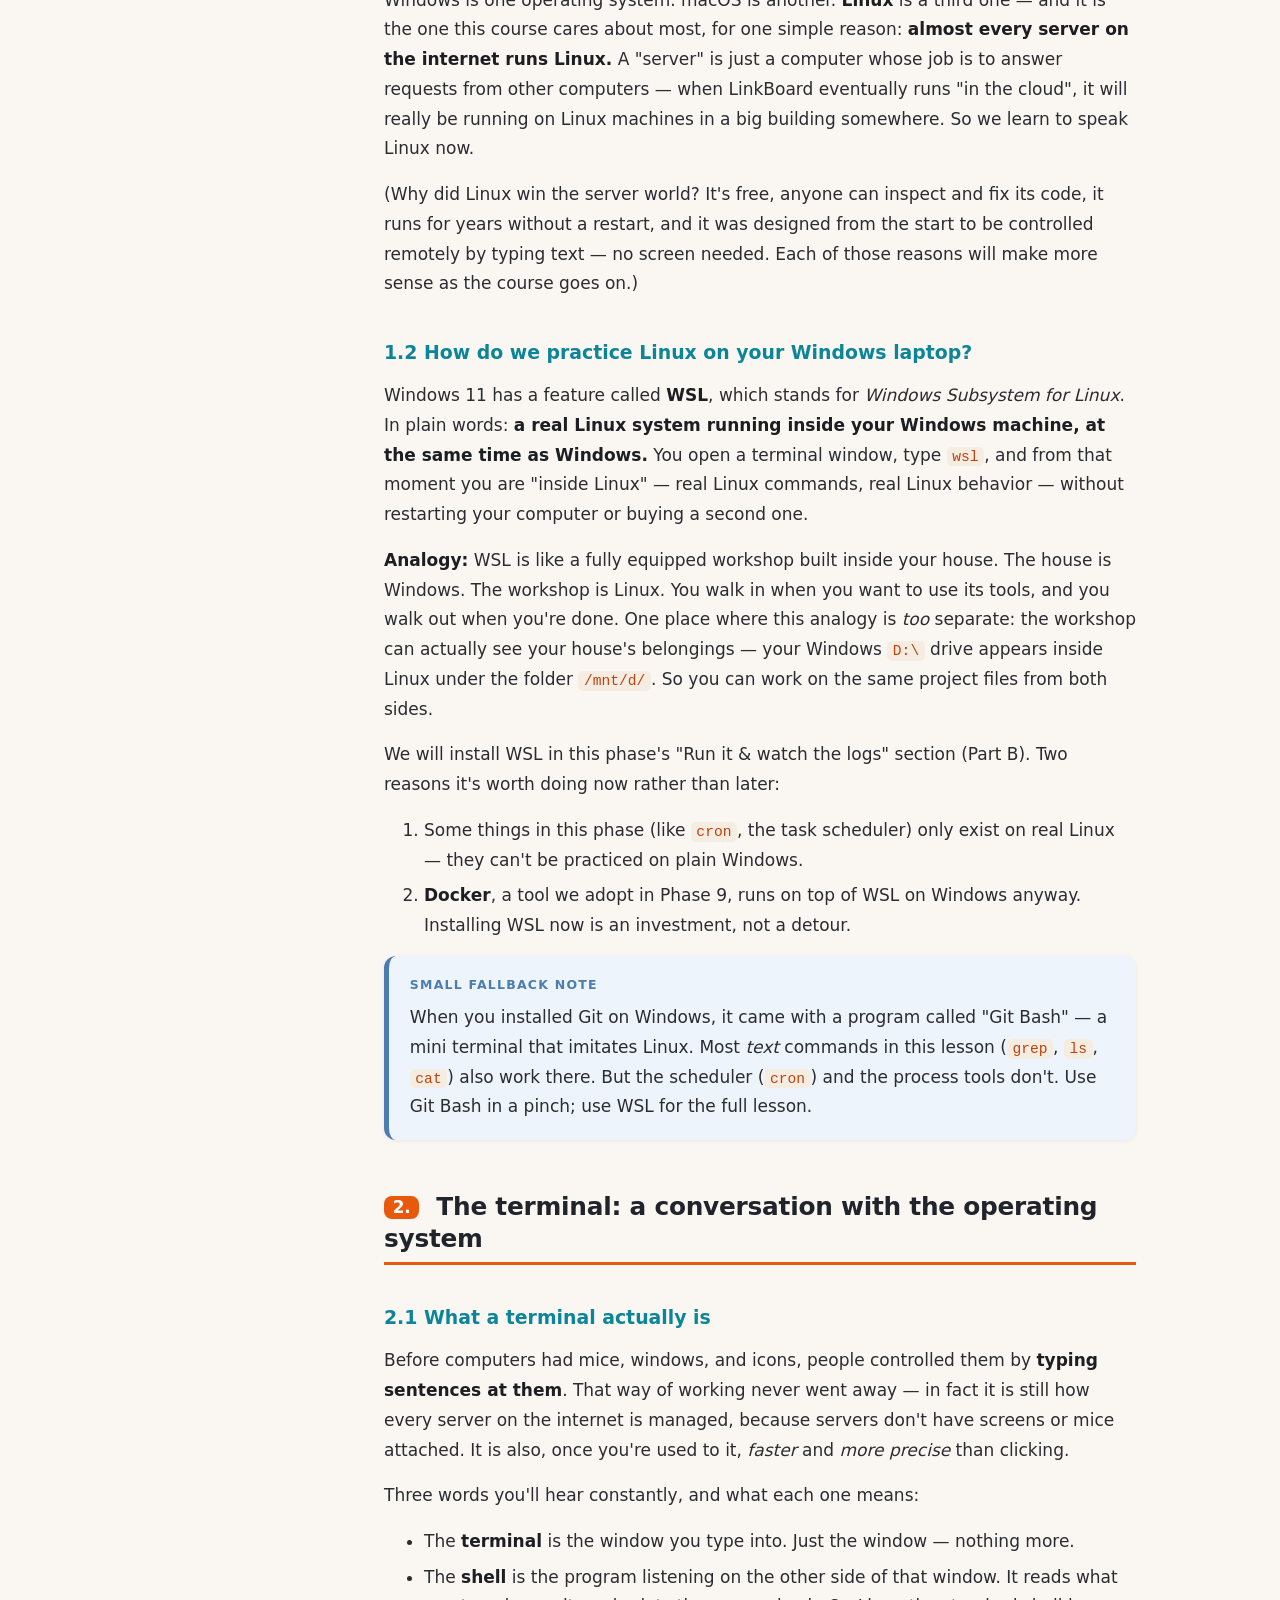
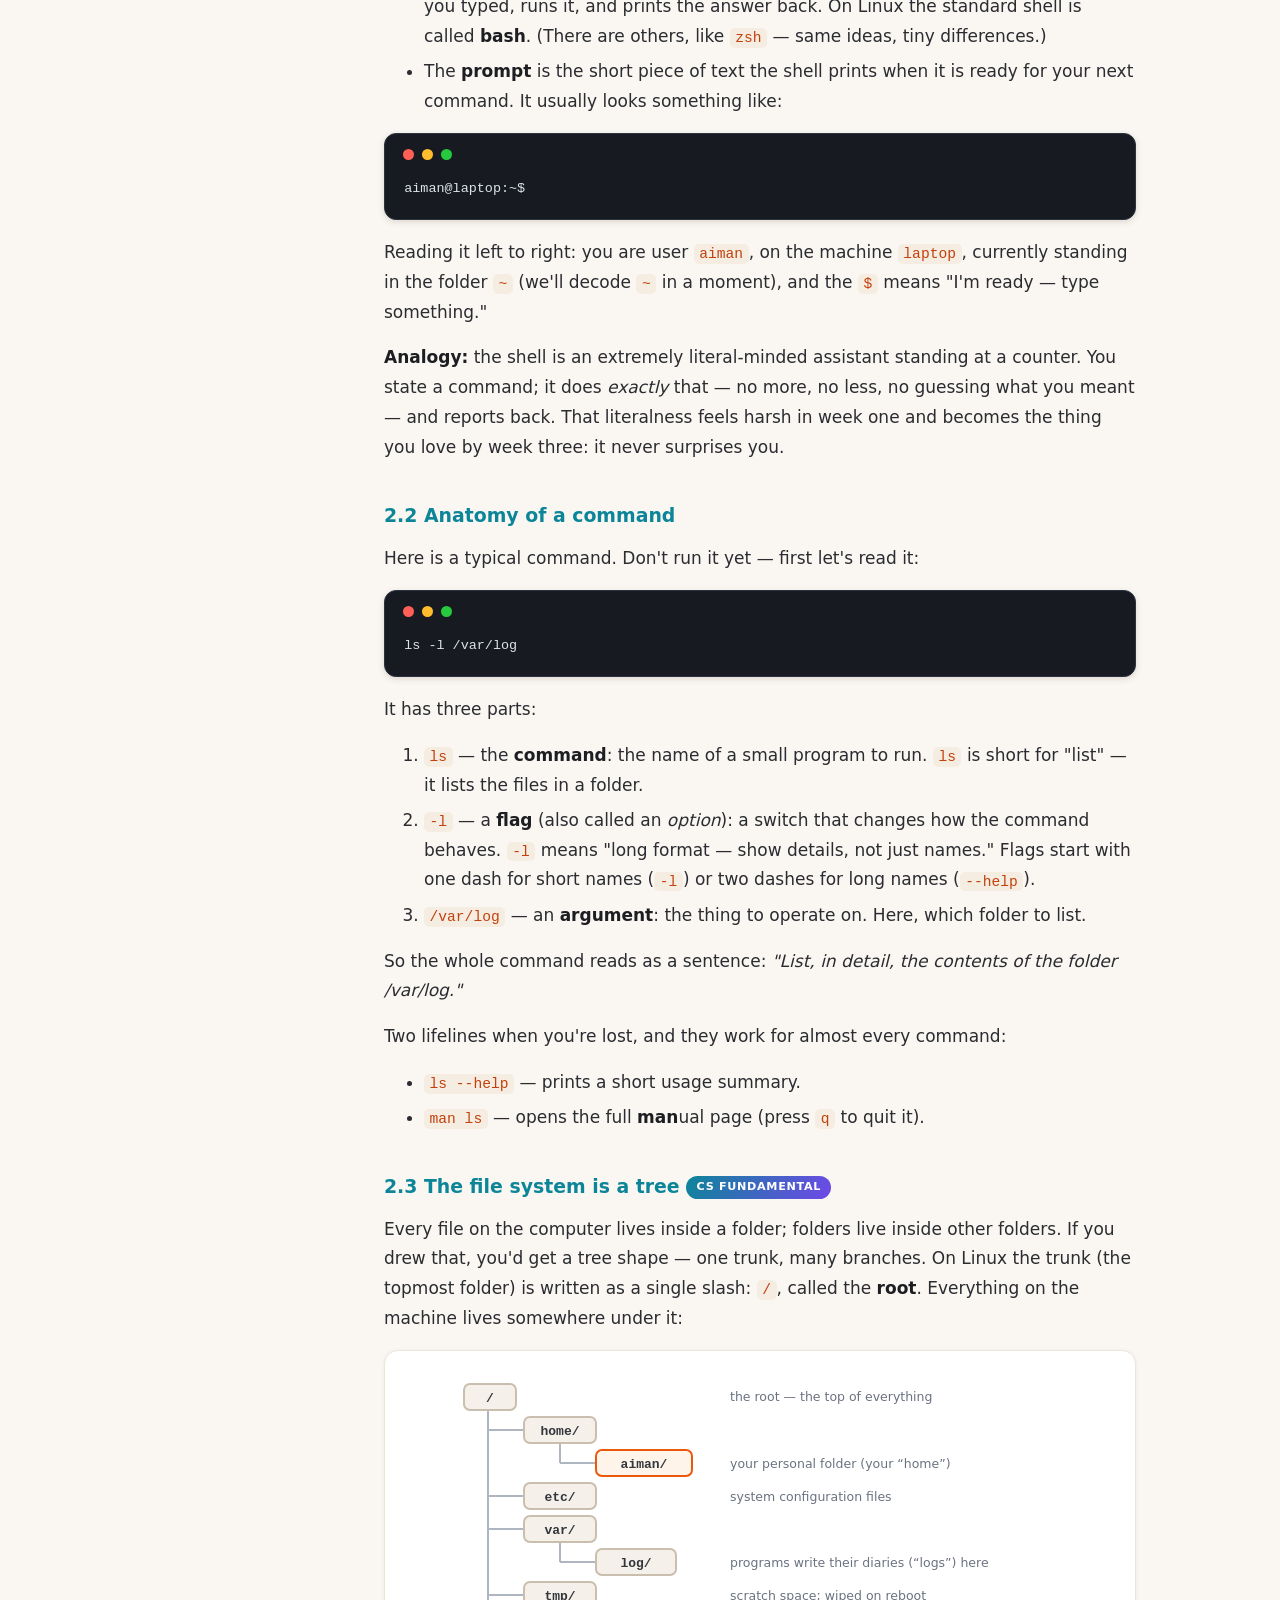
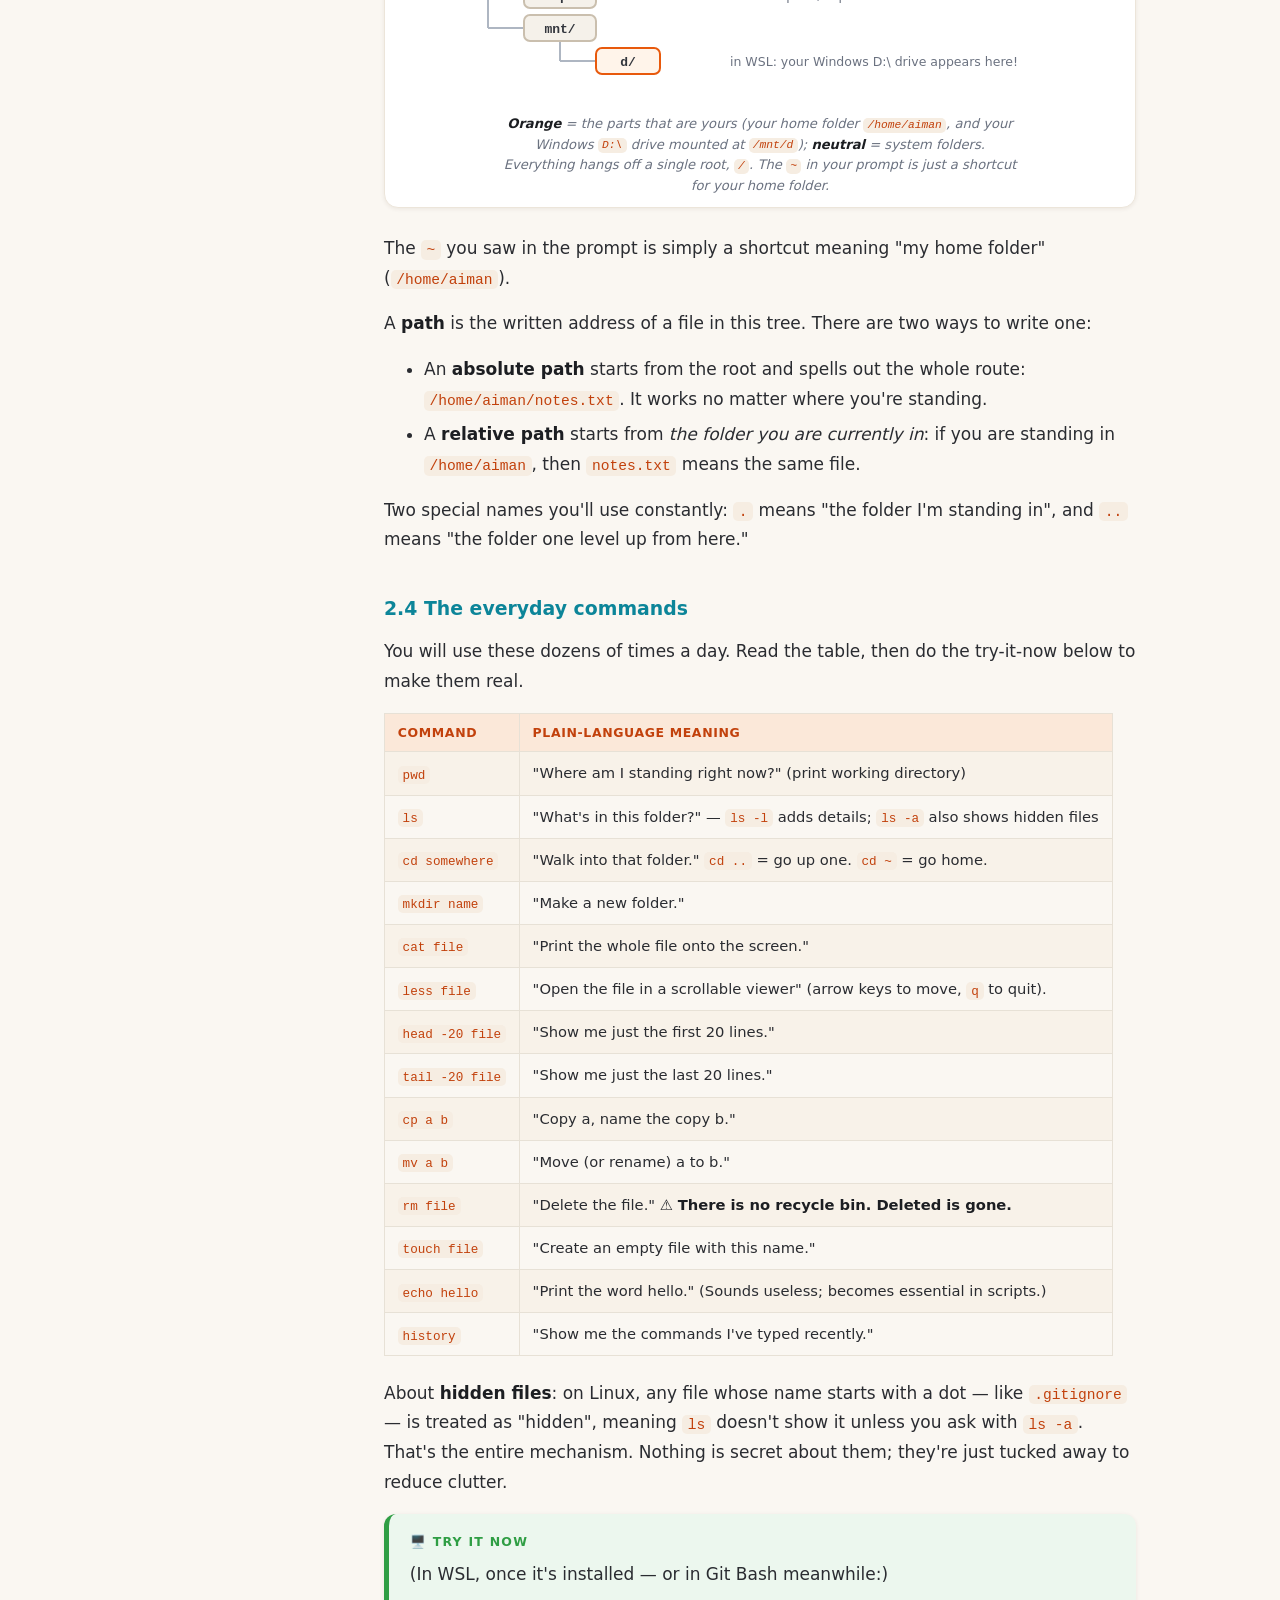
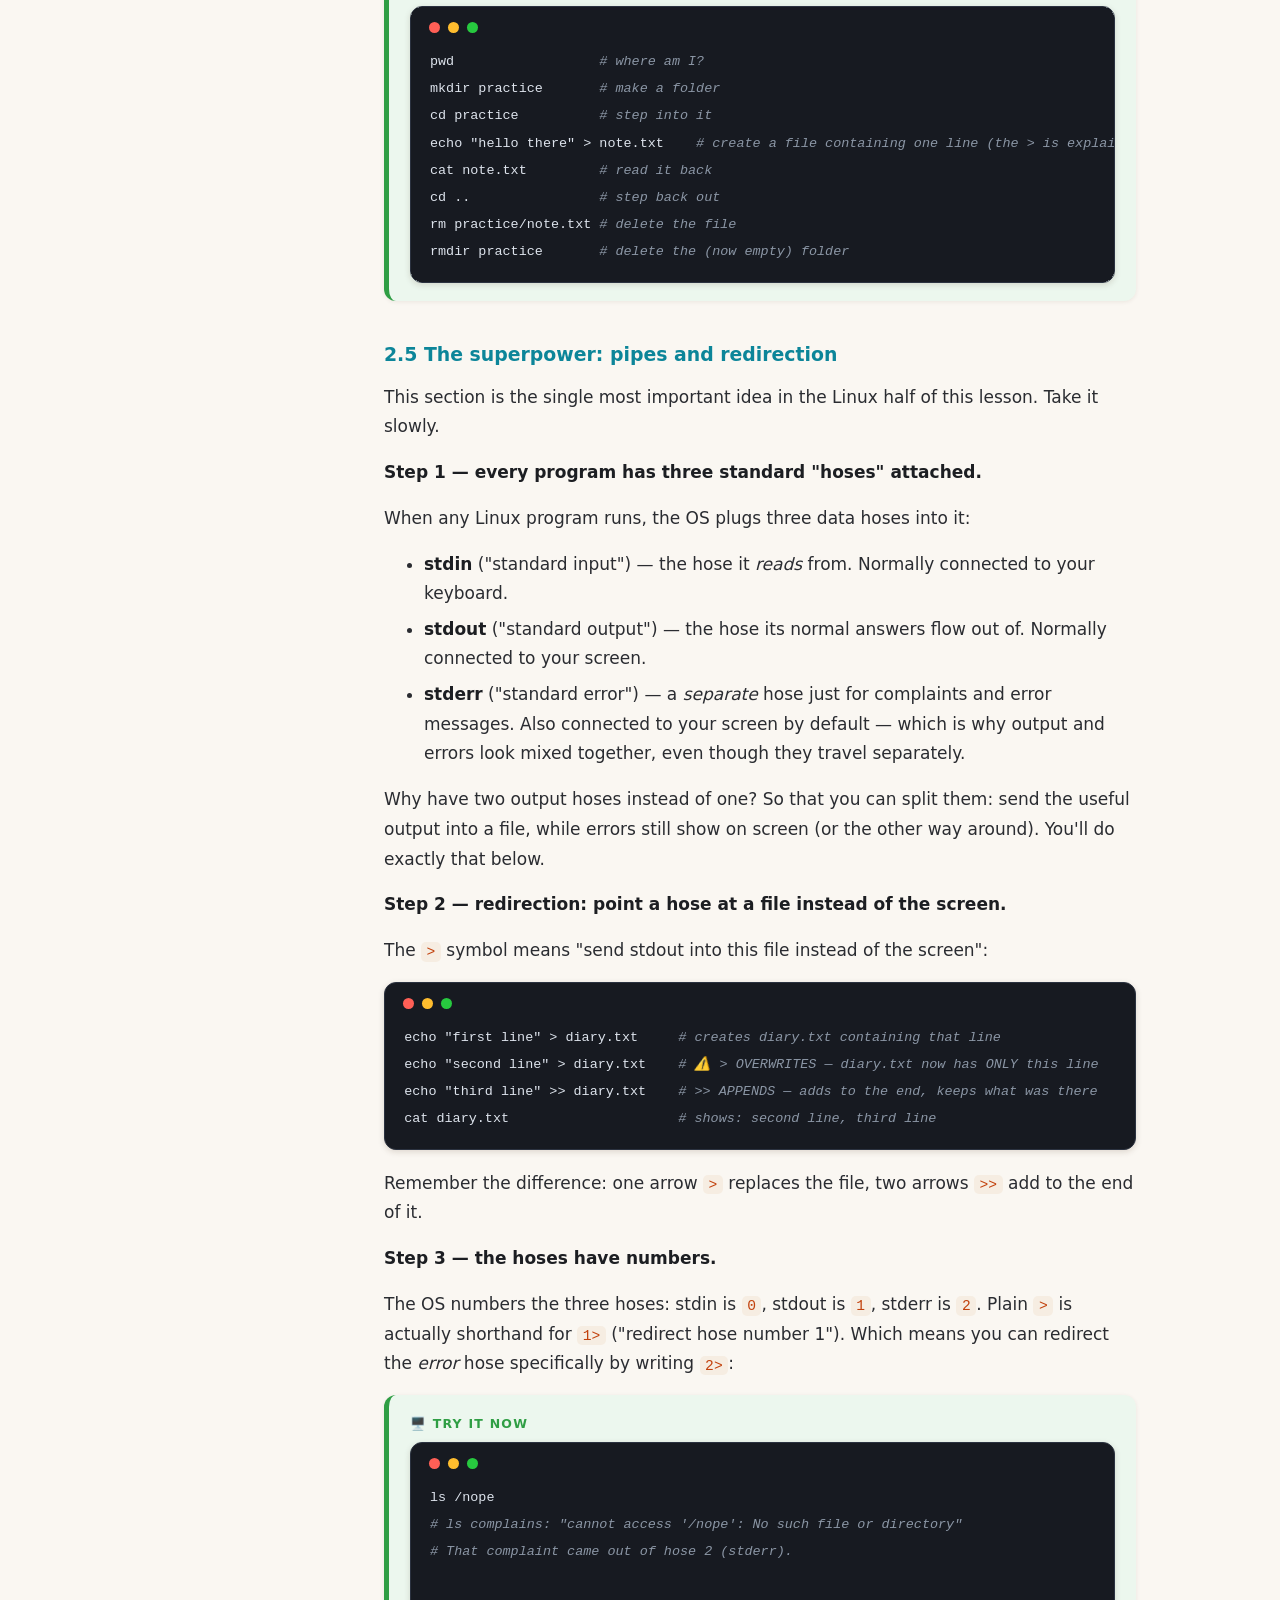
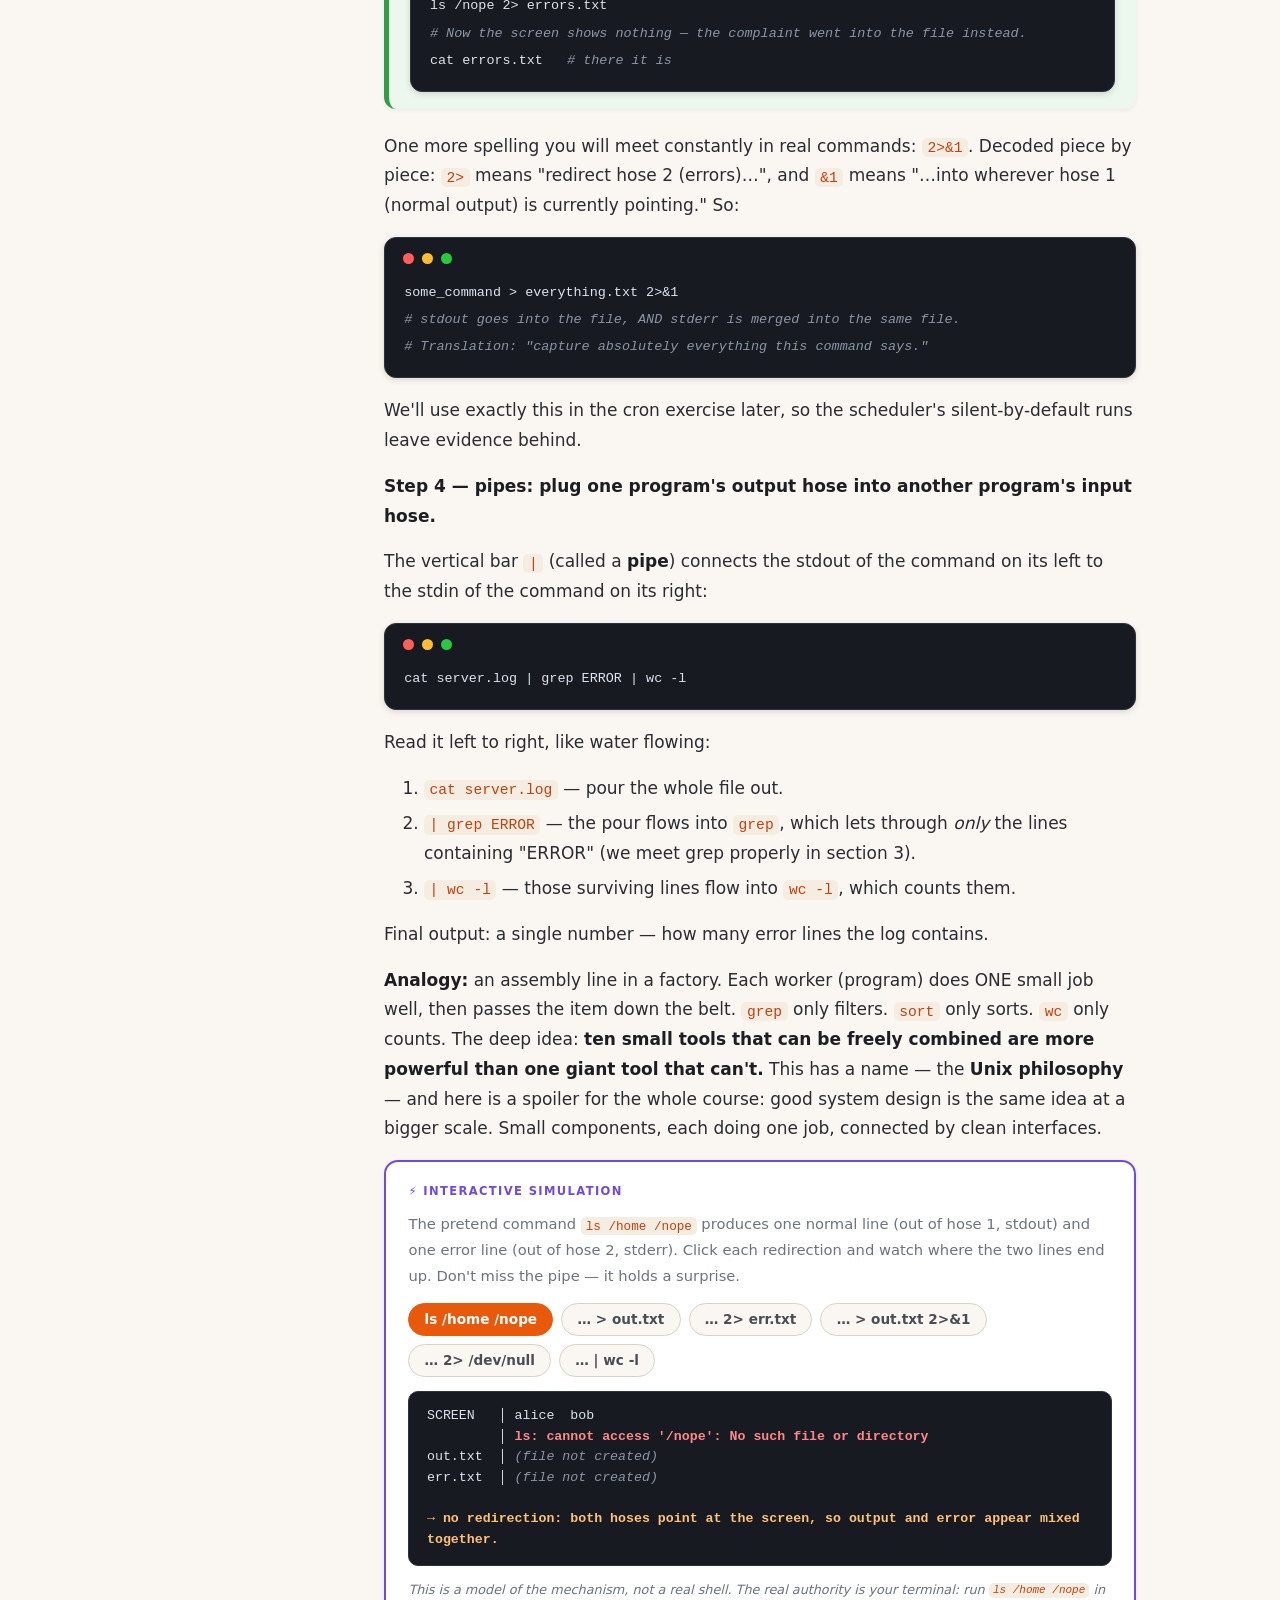
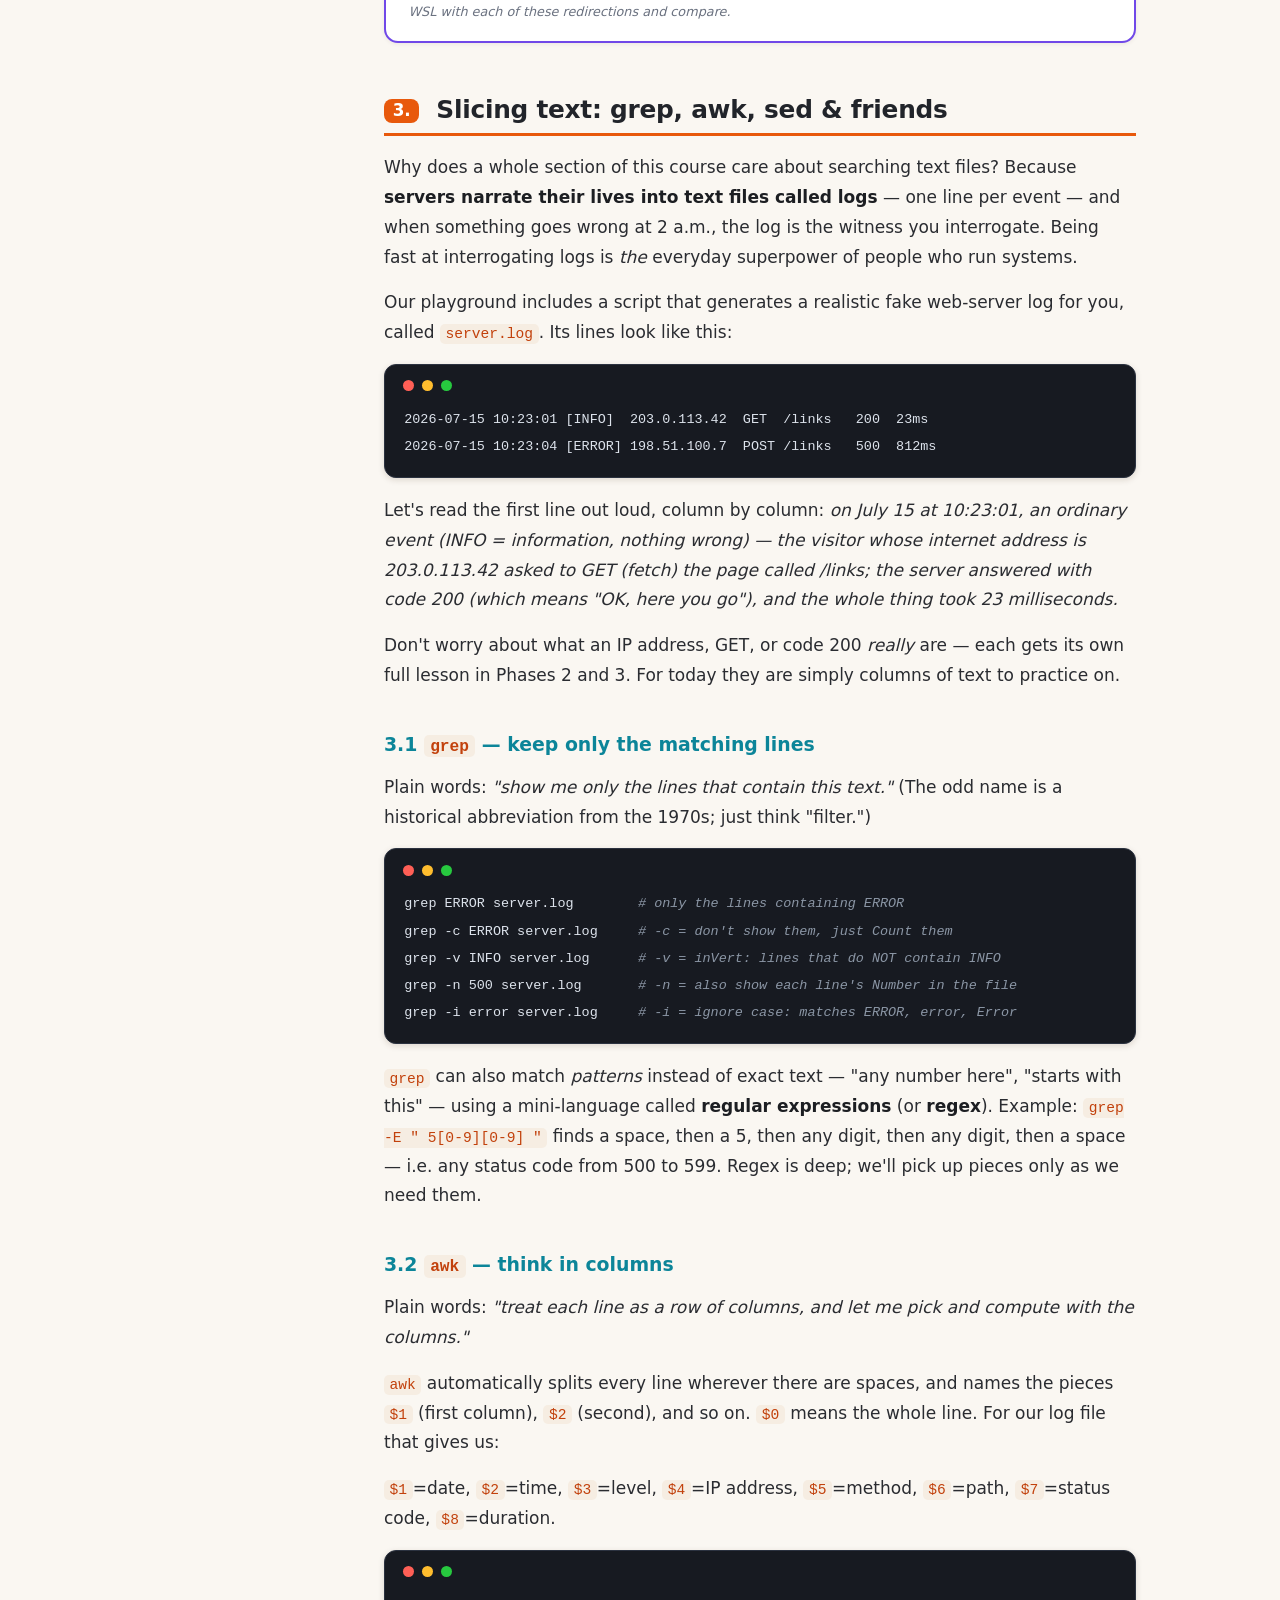
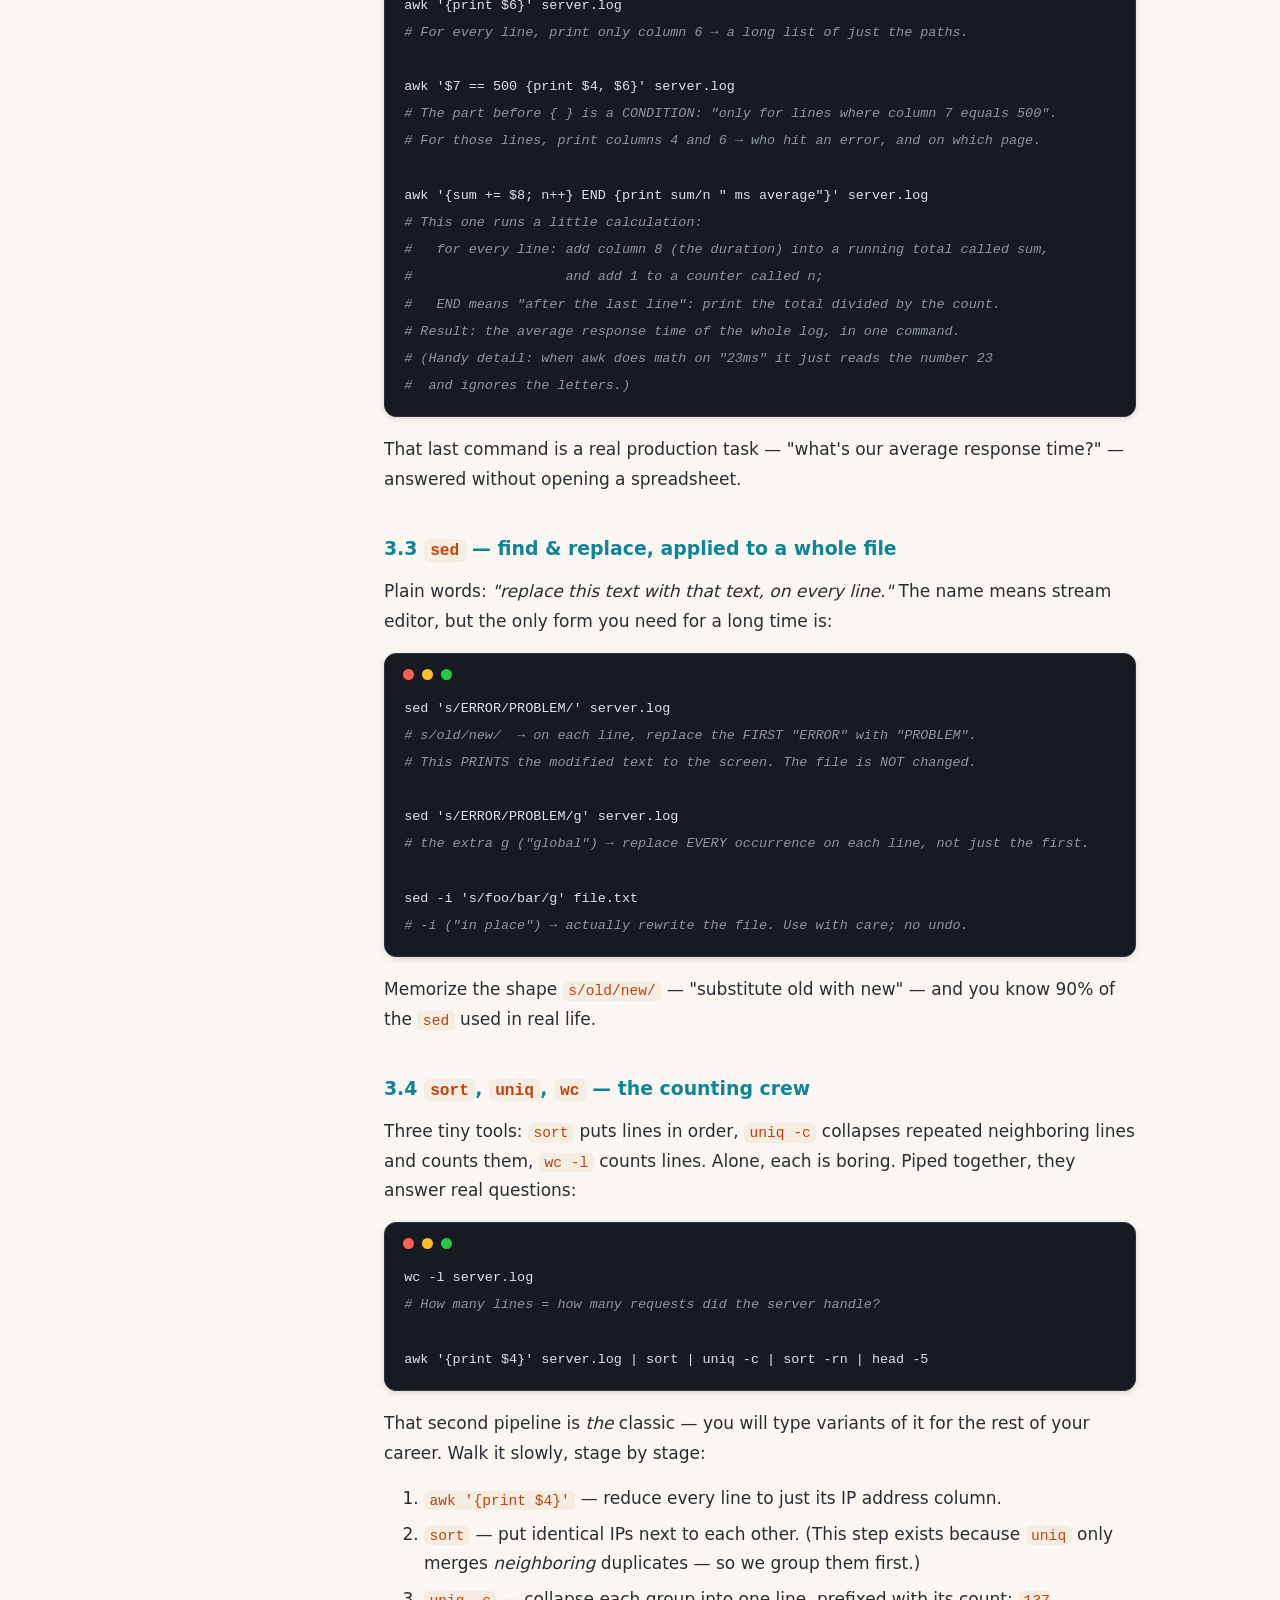
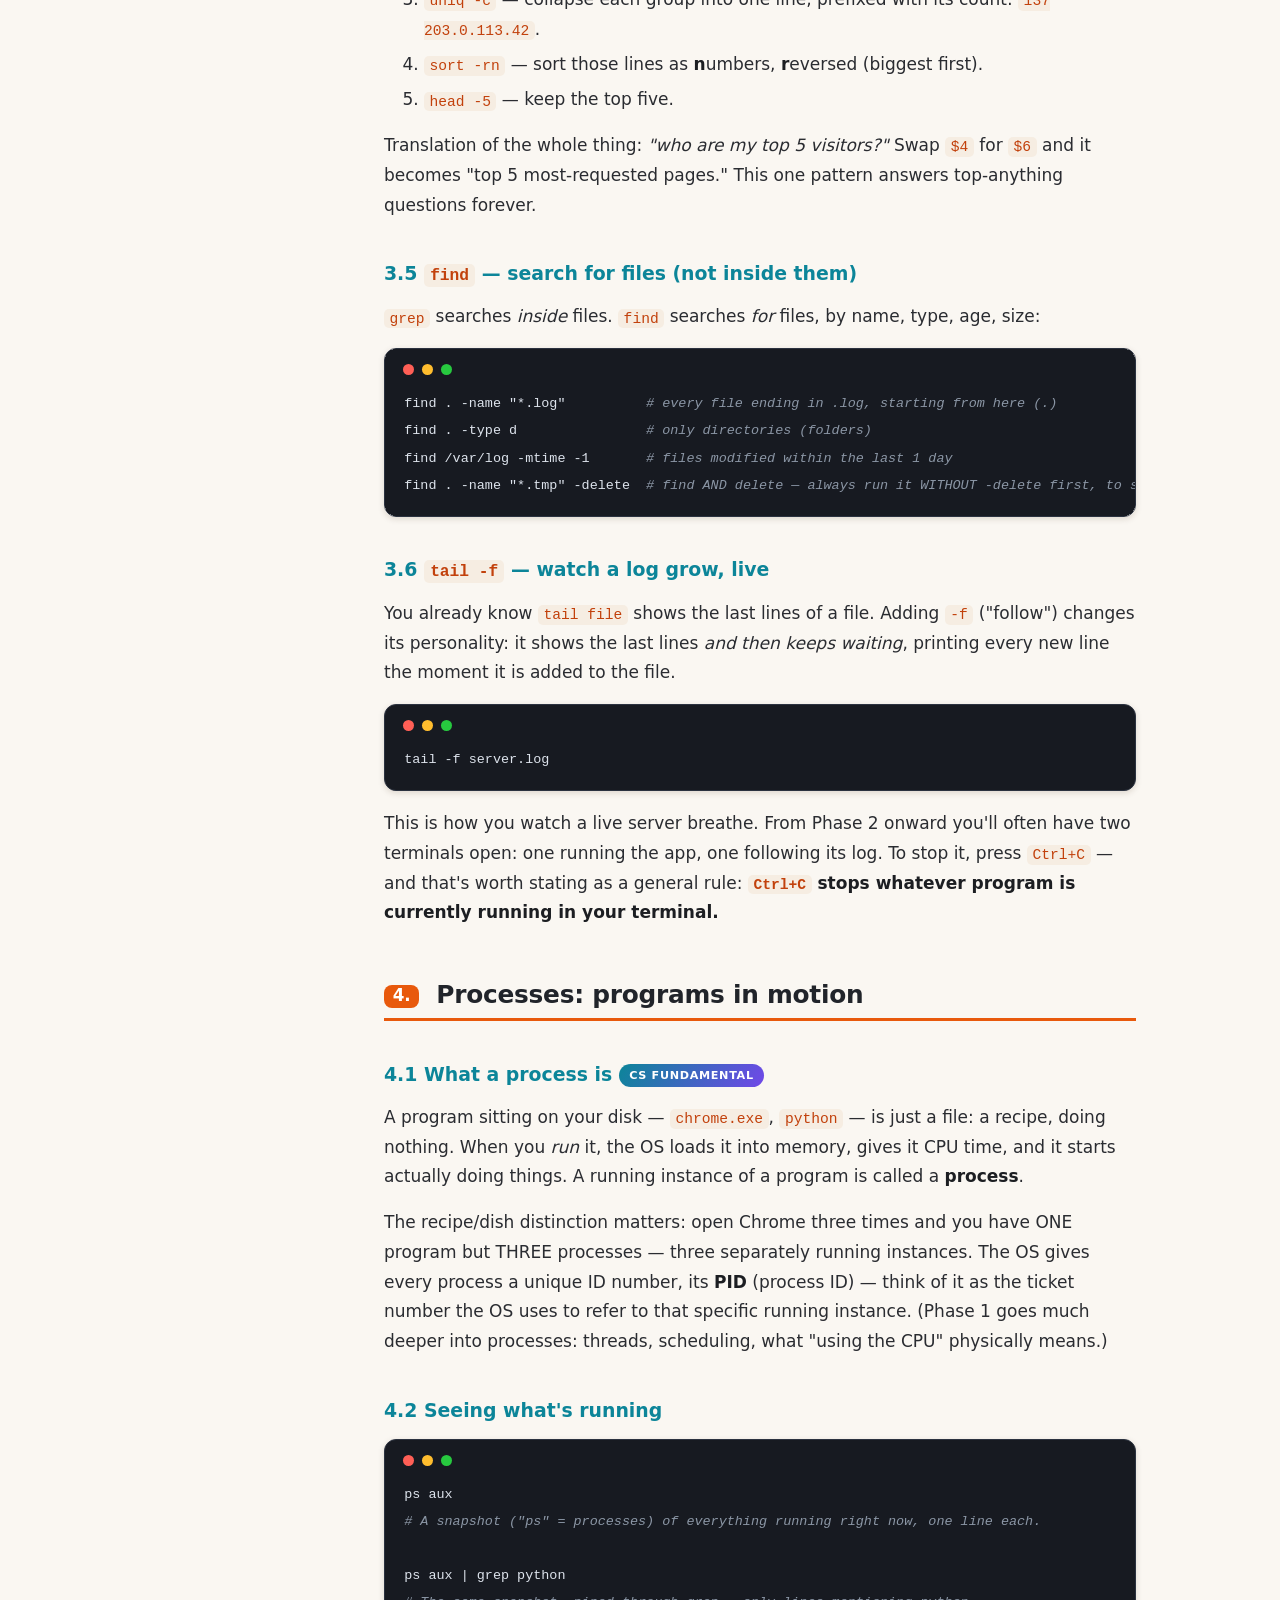
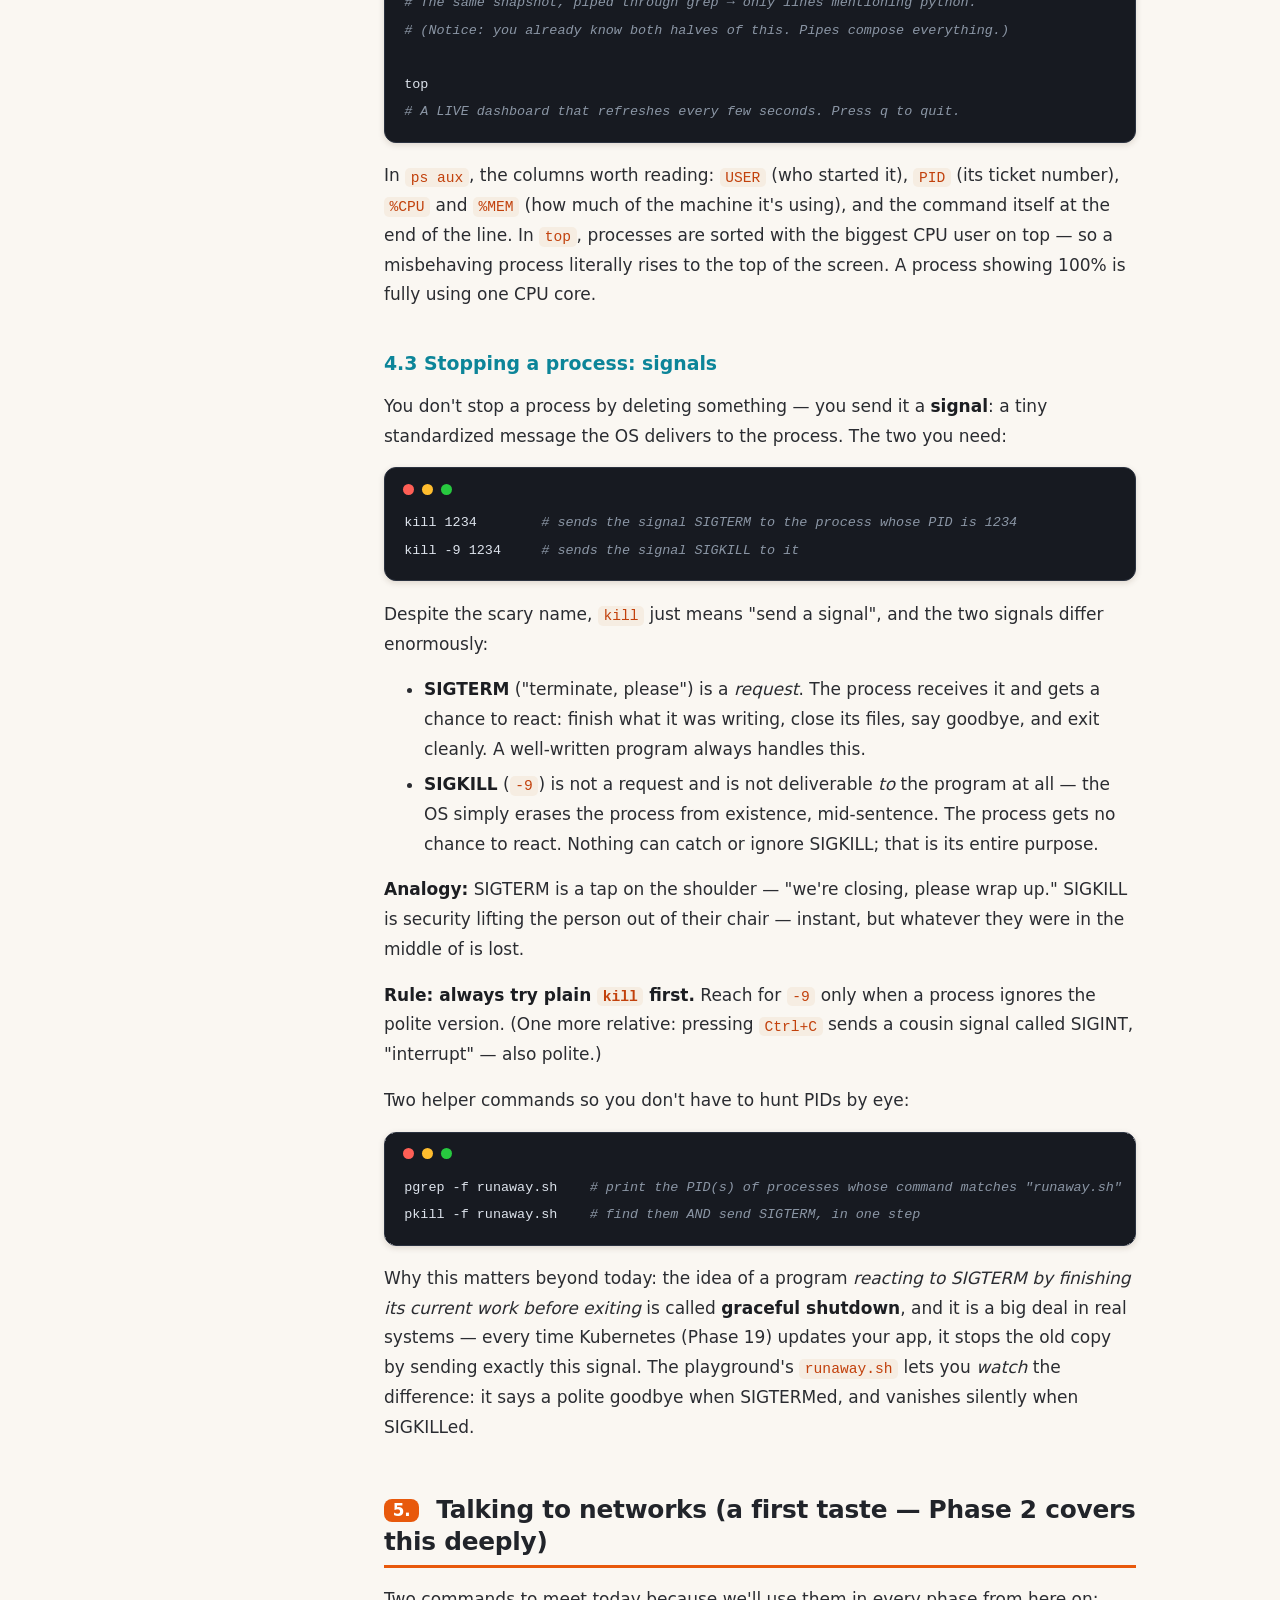
==== commit 81b4af90: "Diagrams: formalize .fig-* inline-SVG system + colour language; conform phase-02, upgrade phase-00 A" ====
--- a/concepts/phase-00-tools-of-the-trade/lesson.html
+++ b/concepts/phase-00-tools-of-the-trade/lesson.html
@@ -141,15 +141,64 @@
 
 <p>Every file on the computer lives inside a folder; folders live inside other folders. If you drew that, you'd get a tree shape — one trunk, many branches. On Linux the trunk (the topmost folder) is written as a single slash: <code>/</code>, called the <strong>root</strong>. Everything on the machine lives somewhere under it:</p>
 
-<pre><code>/                        <span class="c">← the root: the top of everything</span>
-├── home/
-│   └── aiman/           <span class="c">← your personal folder, called your "home"</span>
-├── etc/                 <span class="c">← system configuration files live here</span>
-├── var/
-│   └── log/             <span class="c">← programs write their diaries ("logs") here</span>
-├── tmp/                 <span class="c">← scratch space; the OS wipes it on reboot</span>
-└── mnt/
-    └── d/               <span class="c">← in WSL: your Windows D:\ drive appears here!</span></code></pre>
+<figure class="fig">
+  <svg viewBox="0 0 660 330" role="img" aria-label="The Linux file system as a tree rooted at slash, with system folders etc, var (containing log), tmp, and mnt (containing d) branching off, and your home folder home/aiman highlighted as yours.">
+    <!-- connectors: main spine + elbows -->
+    <line class="fig-edge" x1="58" y1="39" x2="58" y2="257"></line>
+    <line class="fig-edge" x1="58" y1="59"  x2="94" y2="59"></line>
+    <line class="fig-edge" x1="58" y1="125" x2="94" y2="125"></line>
+    <line class="fig-edge" x1="58" y1="158" x2="94" y2="158"></line>
+    <line class="fig-edge" x1="58" y1="224" x2="94" y2="224"></line>
+    <line class="fig-edge" x1="58" y1="257" x2="94" y2="257"></line>
+    <!-- sub-spines to depth-2 children -->
+    <line class="fig-edge" x1="130" y1="72"  x2="130" y2="92"></line>
+    <line class="fig-edge" x1="130" y1="92"  x2="166" y2="92"></line>
+    <line class="fig-edge" x1="130" y1="171" x2="130" y2="191"></line>
+    <line class="fig-edge" x1="130" y1="191" x2="166" y2="191"></line>
+    <line class="fig-edge" x1="130" y1="270" x2="130" y2="290"></line>
+    <line class="fig-edge" x1="130" y1="290" x2="166" y2="290"></line>
+
+    <!-- root -->
+    <rect class="fig-box" x="34" y="13" width="52" height="26" rx="6"></rect>
+    <text class="fig-mono" x="60" y="31" text-anchor="middle">/</text>
+    <text class="fig-t-sm" x="300" y="30" text-anchor="start">the root — the top of everything</text>
+
+    <!-- home/ (depth 1) -->
+    <rect class="fig-box" x="94" y="46" width="72" height="26" rx="6"></rect>
+    <text class="fig-mono" x="130" y="64" text-anchor="middle">home/</text>
+    <!-- aiman/ (depth 2, YOURS) -->
+    <rect class="fig-box-you" x="166" y="79" width="96" height="26" rx="6"></rect>
+    <text class="fig-mono" x="214" y="97" text-anchor="middle">aiman/</text>
+    <text class="fig-t-sm" x="300" y="97" text-anchor="start">your personal folder (your “home”)</text>
+
+    <!-- etc/ -->
+    <rect class="fig-box" x="94" y="112" width="72" height="26" rx="6"></rect>
+    <text class="fig-mono" x="130" y="130" text-anchor="middle">etc/</text>
+    <text class="fig-t-sm" x="300" y="130" text-anchor="start">system configuration files</text>
+
+    <!-- var/ -->
+    <rect class="fig-box" x="94" y="145" width="72" height="26" rx="6"></rect>
+    <text class="fig-mono" x="130" y="163" text-anchor="middle">var/</text>
+    <!-- log/ -->
+    <rect class="fig-box" x="166" y="178" width="80" height="26" rx="6"></rect>
+    <text class="fig-mono" x="206" y="196" text-anchor="middle">log/</text>
+    <text class="fig-t-sm" x="300" y="196" text-anchor="start">programs write their diaries (“logs”) here</text>
+
+    <!-- tmp/ -->
+    <rect class="fig-box" x="94" y="211" width="72" height="26" rx="6"></rect>
+    <text class="fig-mono" x="130" y="229" text-anchor="middle">tmp/</text>
+    <text class="fig-t-sm" x="300" y="229" text-anchor="start">scratch space; wiped on reboot</text>
+
+    <!-- mnt/ -->
+    <rect class="fig-box" x="94" y="244" width="72" height="26" rx="6"></rect>
+    <text class="fig-mono" x="130" y="262" text-anchor="middle">mnt/</text>
+    <!-- d/ (YOURS — Windows drive) -->
+    <rect class="fig-box-you" x="166" y="277" width="64" height="26" rx="6"></rect>
+    <text class="fig-mono" x="198" y="295" text-anchor="middle">d/</text>
+    <text class="fig-t-sm" x="300" y="295" text-anchor="start">in WSL: your Windows D:\ drive appears here!</text>
+  </svg>
+  <figcaption><strong>Orange</strong> = the parts that are yours (your home folder <code>/home/aiman</code>, and your Windows <code>D:\</code> drive mounted at <code>/mnt/d</code>); <strong>neutral</strong> = system folders. Everything hangs off a single root, <code>/</code>. The <code>~</code> in your prompt is just a shortcut for your home folder.</figcaption>
+</figure>
 
 <p>The <code>~</code> you saw in the prompt is simply a shortcut meaning "my home folder" (<code>/home/aiman</code>).</p>
 
@@ -750,10 +799,44 @@
 
 <p>Between "I edited a file" and "it's saved in history forever" Git inserts one deliberate step. There are three places your work can be:</p>
 
-<pre><code>   WORKING DIRECTORY        →  git add  →     STAGING AREA        →  git commit  →     REPOSITORY
-  (your actual files,                     (the list of exactly                      (the permanent album
-   which you edit freely)                  what the NEXT photo                       of snapshots, inside
-                                           will include)                             the .git/ folder)</code></pre>
+<figure class="fig">
+  <svg viewBox="0 0 660 170" role="img" aria-label="The three Git areas as a left-to-right pipeline: your working directory, then git add moves changes into the staging area, then git commit records them into the repository.">
+    <defs>
+      <marker id="git-arrow" viewBox="0 0 10 10" refX="8" refY="5" markerWidth="7" markerHeight="7" orient="auto-start-reverse">
+        <path class="fig-arrow-hi" d="M0,0 L10,5 L0,10 z"></path>
+      </marker>
+    </defs>
+
+    <!-- working directory (your files) -->
+    <rect class="fig-box-you" x="18" y="40" width="150" height="60" rx="10"></rect>
+    <text class="fig-t" x="93" y="66" text-anchor="middle">WORKING</text>
+    <text class="fig-t" x="93" y="86" text-anchor="middle">DIRECTORY</text>
+    <text class="fig-t-sm" x="93" y="124" text-anchor="middle">your actual files,</text>
+    <text class="fig-t-sm" x="93" y="140" text-anchor="middle">edited freely</text>
+
+    <!-- git add -->
+    <text class="fig-mono" x="211" y="62" text-anchor="middle">git add</text>
+    <line class="fig-edge-hi" x1="172" y1="70" x2="251" y2="70" marker-end="url(#git-arrow)"></line>
+
+    <!-- staging area -->
+    <rect class="fig-box" x="255" y="40" width="150" height="60" rx="10"></rect>
+    <text class="fig-t" x="330" y="66" text-anchor="middle">STAGING</text>
+    <text class="fig-t" x="330" y="86" text-anchor="middle">AREA</text>
+    <text class="fig-t-sm" x="330" y="124" text-anchor="middle">exactly what the</text>
+    <text class="fig-t-sm" x="330" y="140" text-anchor="middle">next commit includes</text>
+
+    <!-- git commit -->
+    <text class="fig-mono" x="448" y="62" text-anchor="middle">git commit</text>
+    <line class="fig-edge-hi" x1="409" y1="70" x2="488" y2="70" marker-end="url(#git-arrow)"></line>
+
+    <!-- repository -->
+    <rect class="fig-box" x="492" y="40" width="150" height="60" rx="10"></rect>
+    <text class="fig-t" x="567" y="76" text-anchor="middle">REPOSITORY</text>
+    <text class="fig-t-sm" x="567" y="124" text-anchor="middle">permanent album of</text>
+    <text class="fig-t-sm" x="567" y="140" text-anchor="middle">snapshots (.git/)</text>
+  </svg>
+  <figcaption><strong>Orange</strong> = your working directory (the files you own and edit); <strong>neutral</strong> = the staging area and repository that Git maintains. <code>git add</code> puts chosen changes on the "photo table"; <code>git commit</code> clicks the shutter, making them a permanent snapshot.</figcaption>
+</figure>
 
 <p><strong>Analogy, continuing the photographer:</strong> the working directory is your messy desk — work in progress, half-finished thoughts, everything. <code>git add</code> is you placing chosen items onto the photo table: "these are going in the next shot." The staging area <em>is</em> that photo table. <code>git commit</code> clicks the shutter: whatever was on the table becomes a permanent photo in the album, labeled with your message.</p>
 
@@ -780,7 +863,33 @@
 
 <p>That last field — the parent — is what turns isolated snapshots into <em>history</em>. Each commit points back at the commit that came before it, so the album is a chain:</p>
 
-<pre><code>[first commit] ← [second commit] ← [third commit] ← [fourth commit]</code></pre>
+<figure class="fig">
+  <svg viewBox="0 0 660 130" role="img" aria-label="Four commits in a row; each commit after the first points a parent arrow back to the commit before it, so history is a chain read newest-to-oldest by following parent pointers.">
+    <defs>
+      <marker id="commit-arrow" viewBox="0 0 10 10" refX="8" refY="5" markerWidth="8" markerHeight="8" orient="auto-start-reverse">
+        <path class="fig-arrow-hi" d="M0,0 L10,5 L0,10 z"></path>
+      </marker>
+    </defs>
+
+    <!-- commits -->
+    <rect class="fig-box" x="20"  y="40" width="120" height="48" rx="10"></rect>
+    <text class="fig-t-sm" x="80"  y="69" text-anchor="middle">first commit</text>
+    <rect class="fig-box" x="200" y="40" width="120" height="48" rx="10"></rect>
+    <text class="fig-t-sm" x="260" y="69" text-anchor="middle">second commit</text>
+    <rect class="fig-box" x="380" y="40" width="120" height="48" rx="10"></rect>
+    <text class="fig-t-sm" x="440" y="69" text-anchor="middle">third commit</text>
+    <rect class="fig-box" x="540" y="40" width="112" height="48" rx="10"></rect>
+    <text class="fig-t-sm" x="596" y="69" text-anchor="middle">fourth commit</text>
+
+    <!-- parent pointers: each newer commit points back to its parent -->
+    <line class="fig-edge-hi" x1="200" y1="64" x2="140" y2="64" marker-end="url(#commit-arrow)"></line>
+    <line class="fig-edge-hi" x1="380" y1="64" x2="320" y2="64" marker-end="url(#commit-arrow)"></line>
+    <line class="fig-edge-hi" x1="540" y1="64" x2="500" y2="64" marker-end="url(#commit-arrow)"></line>
+
+    <text class="fig-t-hi" x="330" y="26" text-anchor="middle">each arrow means “my parent is…”</text>
+  </svg>
+  <figcaption>Each commit stores the fingerprint of the one before it — its <strong>parent</strong> (the orange arrows). To read history, Git starts at the newest commit and follows parent pointers backwards. This backward chain is what makes history tamper-evident.</figcaption>
+</figure>
 
 <p>Each arrow means "my parent is." To read history, Git starts at the newest commit and follows parent pointers backwards. (When branches enter the picture, the chain can fork into diverging paths and later rejoin — you'll see that shape in section 10.6.)</p>
 
--- a/concepts/assets/lesson.css
+++ b/concepts/assets/lesson.css
@@ -575,6 +575,96 @@
 }
 
 /* ==========================================================================
+   DIAGRAMS (figure.fig / .fig-*)
+   Hand-authored inline-SVG figures embedded in lessons. Fully self-contained —
+   no image files, no external/CDN anything, so file:// keeps working offline.
+   SVG elements are styled by class here (never per-lesson inline fill/stroke),
+   literal colors only, with dark overrides at the end of the section.
+
+   COLOUR LANGUAGE (kept identical across EVERY lesson — the colours teach):
+     .fig-box-you    ORANGE  = "the thing the learner writes / owns"
+                               (their code, their data, LinkBoard itself).
+     .fig-box-infra  TEAL    = "framework / tool / OS / kernel / network —
+                               infrastructure they rely on but did NOT write".
+     .fig-box-ext    VIOLET  = "an external system run by someone else"
+                               (a remote/DNS server, the wider internet, a 3rd party).
+     .fig-box        NEUTRAL = "generic / a plain value / data in transit /
+                               something with no special ownership".
+   Every figcaption must restate this coding in plain words for its own figure.
+   ========================================================================== */
+
+figure.fig {
+  margin: 0 0 1.6rem;
+  padding: 1.3rem 1.3rem .7rem;
+  background: #ffffff;
+  border: 1px solid #ece5da;
+  border-radius: 14px;
+  box-shadow: 0 1px 4px rgba(60, 35, 10, .08);
+  text-align: center;
+}
+figure.fig svg {           /* scale to content width; never hard-code px on <svg> */
+  display: block;
+  width: 100%;
+  height: auto;
+  max-width: 660px;
+  margin: 0 auto;
+  overflow: visible;
+}
+figure.fig figcaption {
+  font-size: .82rem;
+  color: #6b7280;
+  font-style: italic;
+  margin: .8rem auto 0;
+  line-height: 1.55;
+  max-width: 62ch;
+}
+
+/* boxes / nodes — the colour language (fill + stroke). Light tints here. */
+.fig-box       { fill: #f5f1ea; stroke: #cabfae; stroke-width: 2; }   /* neutral */
+.fig-box-you   { fill: #fff4ea; stroke: #e8590c; stroke-width: 2; }   /* orange: yours */
+.fig-box-infra { fill: #e3f2f4; stroke: #0c8599; stroke-width: 2; }   /* teal: infra */
+.fig-box-ext   { fill: #efeafc; stroke: #7048e8; stroke-width: 2; }   /* violet: external */
+.fig-node      { fill: #e3f2f4; stroke: #0c8599; stroke-width: 2; }   /* infra circle (router/server) */
+
+/* connectors + arrowheads */
+.fig-edge      { fill: none; stroke: #aeb6c2; stroke-width: 2; }
+.fig-edge-hi   { fill: none; stroke: #e8590c; stroke-width: 2.5; }
+.fig-edge-dash { fill: none; stroke: #aeb6c2; stroke-width: 1.6; stroke-dasharray: 4 5; }
+.fig-arrow     { fill: #aeb6c2; }
+.fig-arrow-hi  { fill: #e8590c; }
+
+/* text */
+.fig-t     { fill: #33363d; font-family: inherit; font-size: 15px;   font-weight: 600; }
+.fig-t-sm  { fill: #6b7280; font-family: inherit; font-size: 12.5px; font-weight: 500; }
+.fig-t-hi  { fill: #d9480f; font-family: inherit; font-size: 12.5px; font-weight: 700; }
+.fig-mono  { fill: #33363d; font-family: "Cascadia Code", ui-monospace, Consolas, Menlo, monospace; font-size: 13px; font-weight: 600; }
+
+/* "VS" badge for before/after comparisons */
+.fig-vs      { fill: #e8590c; stroke: none; }
+.fig-vs-t    { fill: #ffffff; font-family: inherit; font-size: 13px; font-weight: 800; letter-spacing: .04em; }
+
+@media (prefers-color-scheme: dark) {
+  figure.fig { background: #191c24; border-color: #262b35; box-shadow: none; }
+  figure.fig figcaption { color: #8d95a3; }
+  .fig-box       { fill: #1b1f27; stroke: #3a4150; }
+  .fig-box-you   { fill: #2a1a0f; stroke: #ff9457; }
+  .fig-box-infra { fill: #0e2529; stroke: #35b3c6; }
+  .fig-box-ext   { fill: #1b1533; stroke: #9775fa; }
+  .fig-node      { fill: #0e2529; stroke: #35b3c6; }
+  .fig-edge      { stroke: #49515f; }
+  .fig-edge-hi   { stroke: #ff9457; }
+  .fig-edge-dash { stroke: #49515f; }
+  .fig-arrow     { fill: #49515f; }
+  .fig-arrow-hi  { fill: #ff9457; }
+  .fig-t         { fill: #d4d9e0; }
+  .fig-t-sm      { fill: #8d95a3; }
+  .fig-t-hi      { fill: #ff9457; }
+  .fig-mono      { fill: #d4d9e0; }
+  .fig-vs        { fill: #ff9457; }
+  .fig-vs-t      { fill: #24160c; }
+}
+
+/* ==========================================================================
    Reduced motion — global kill-switch (keep LAST in the file)
    ========================================================================== */
 
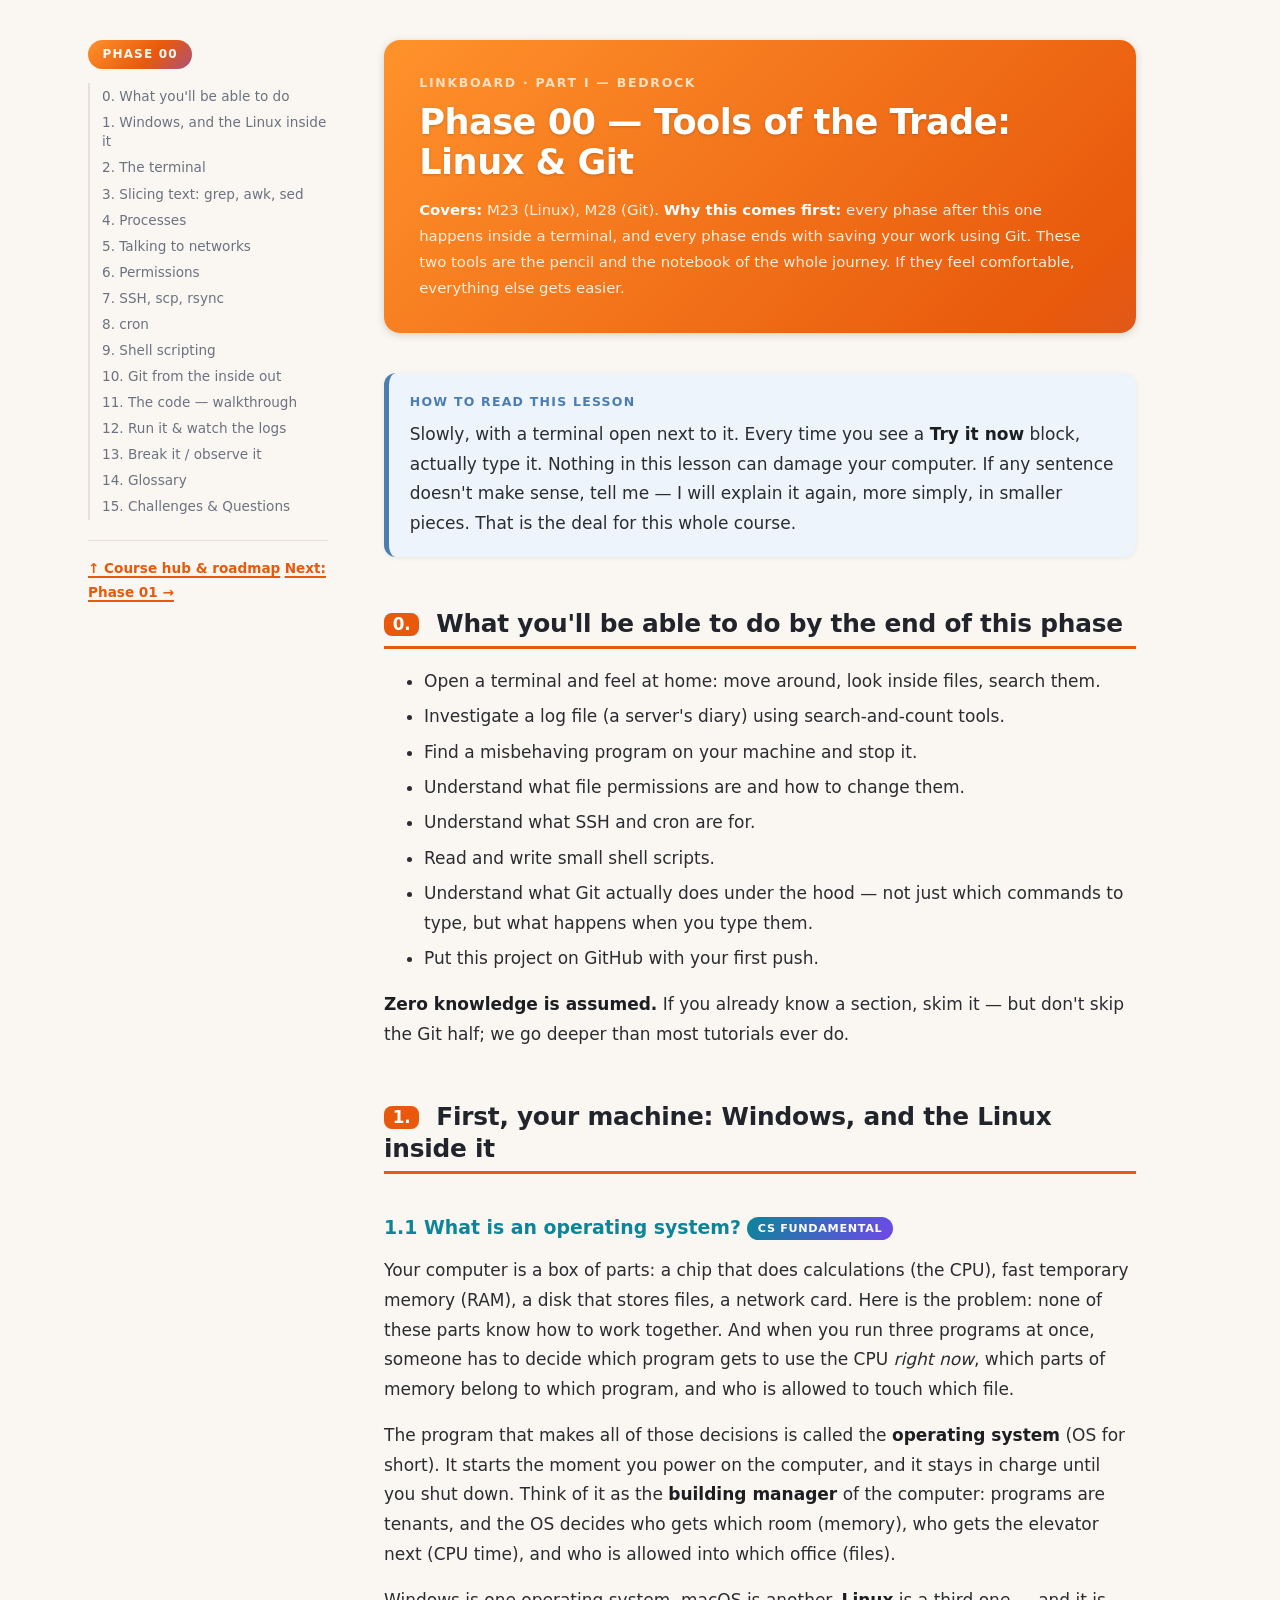
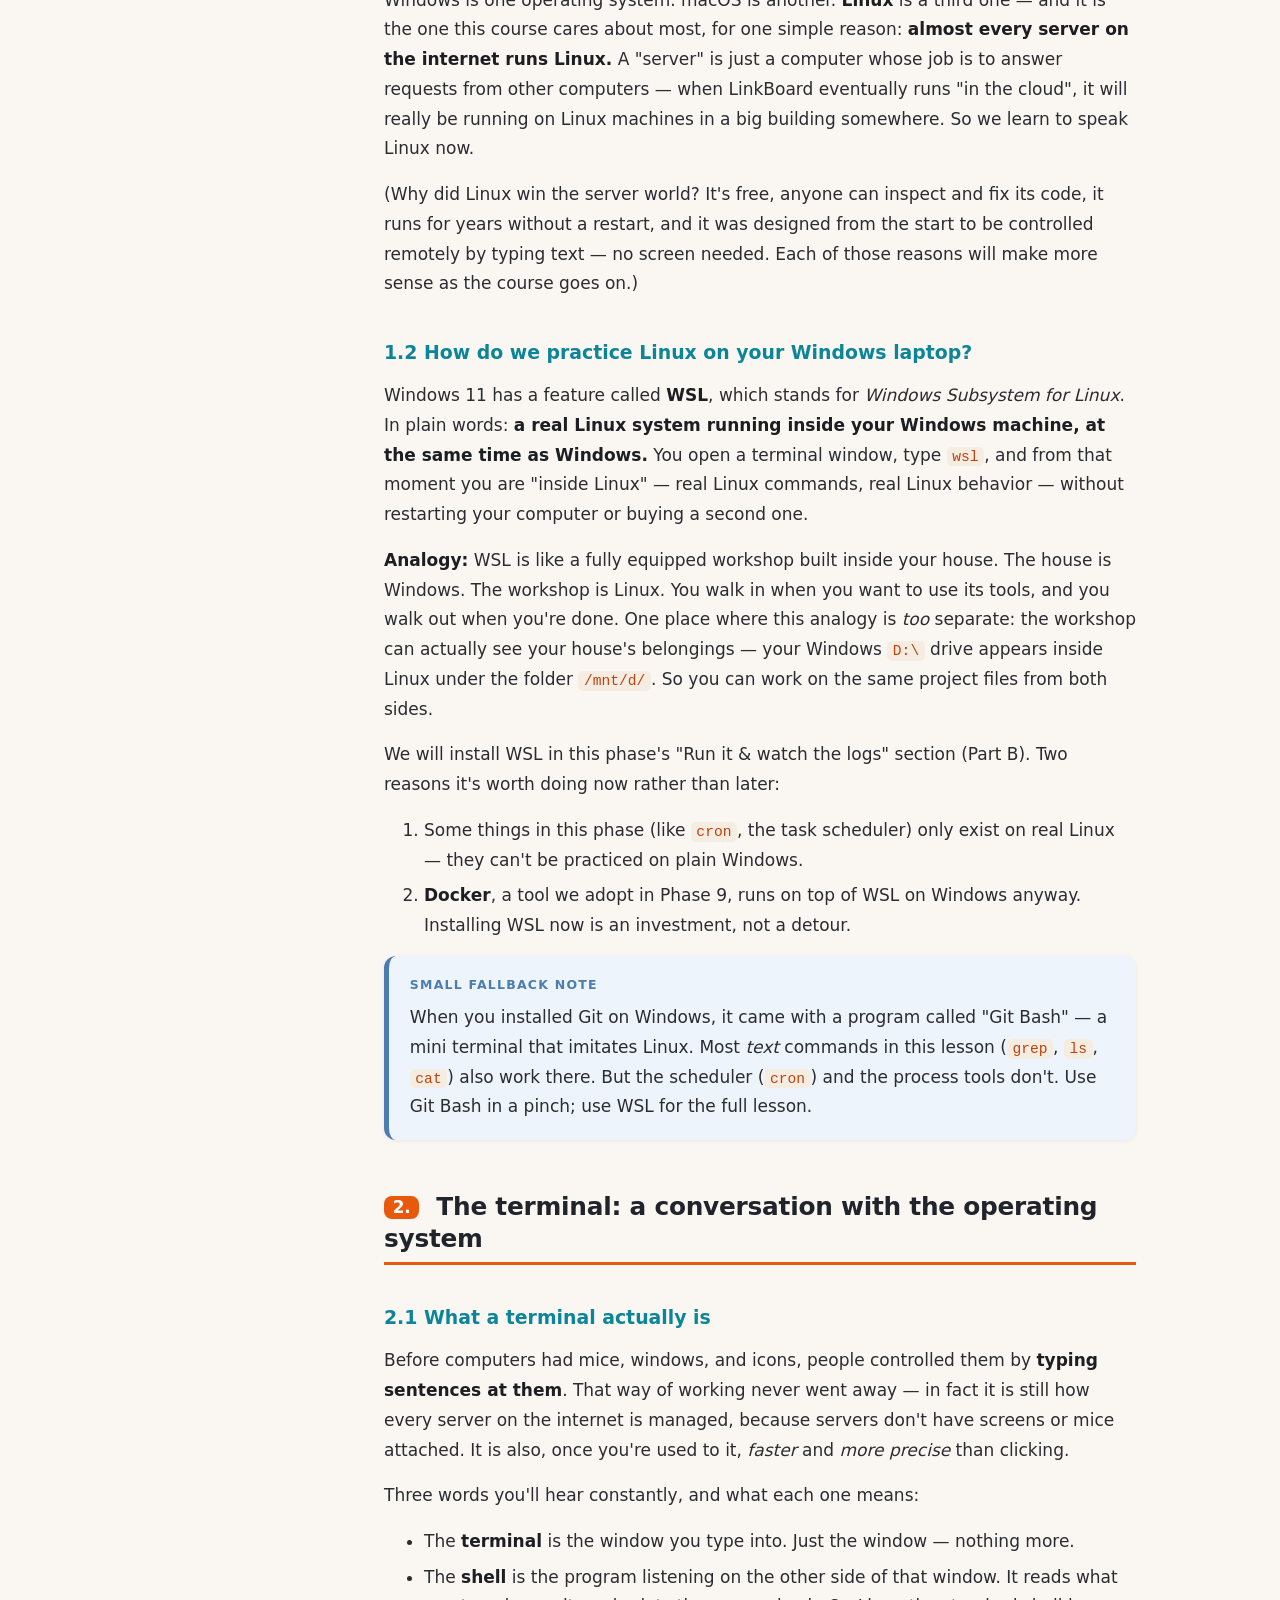
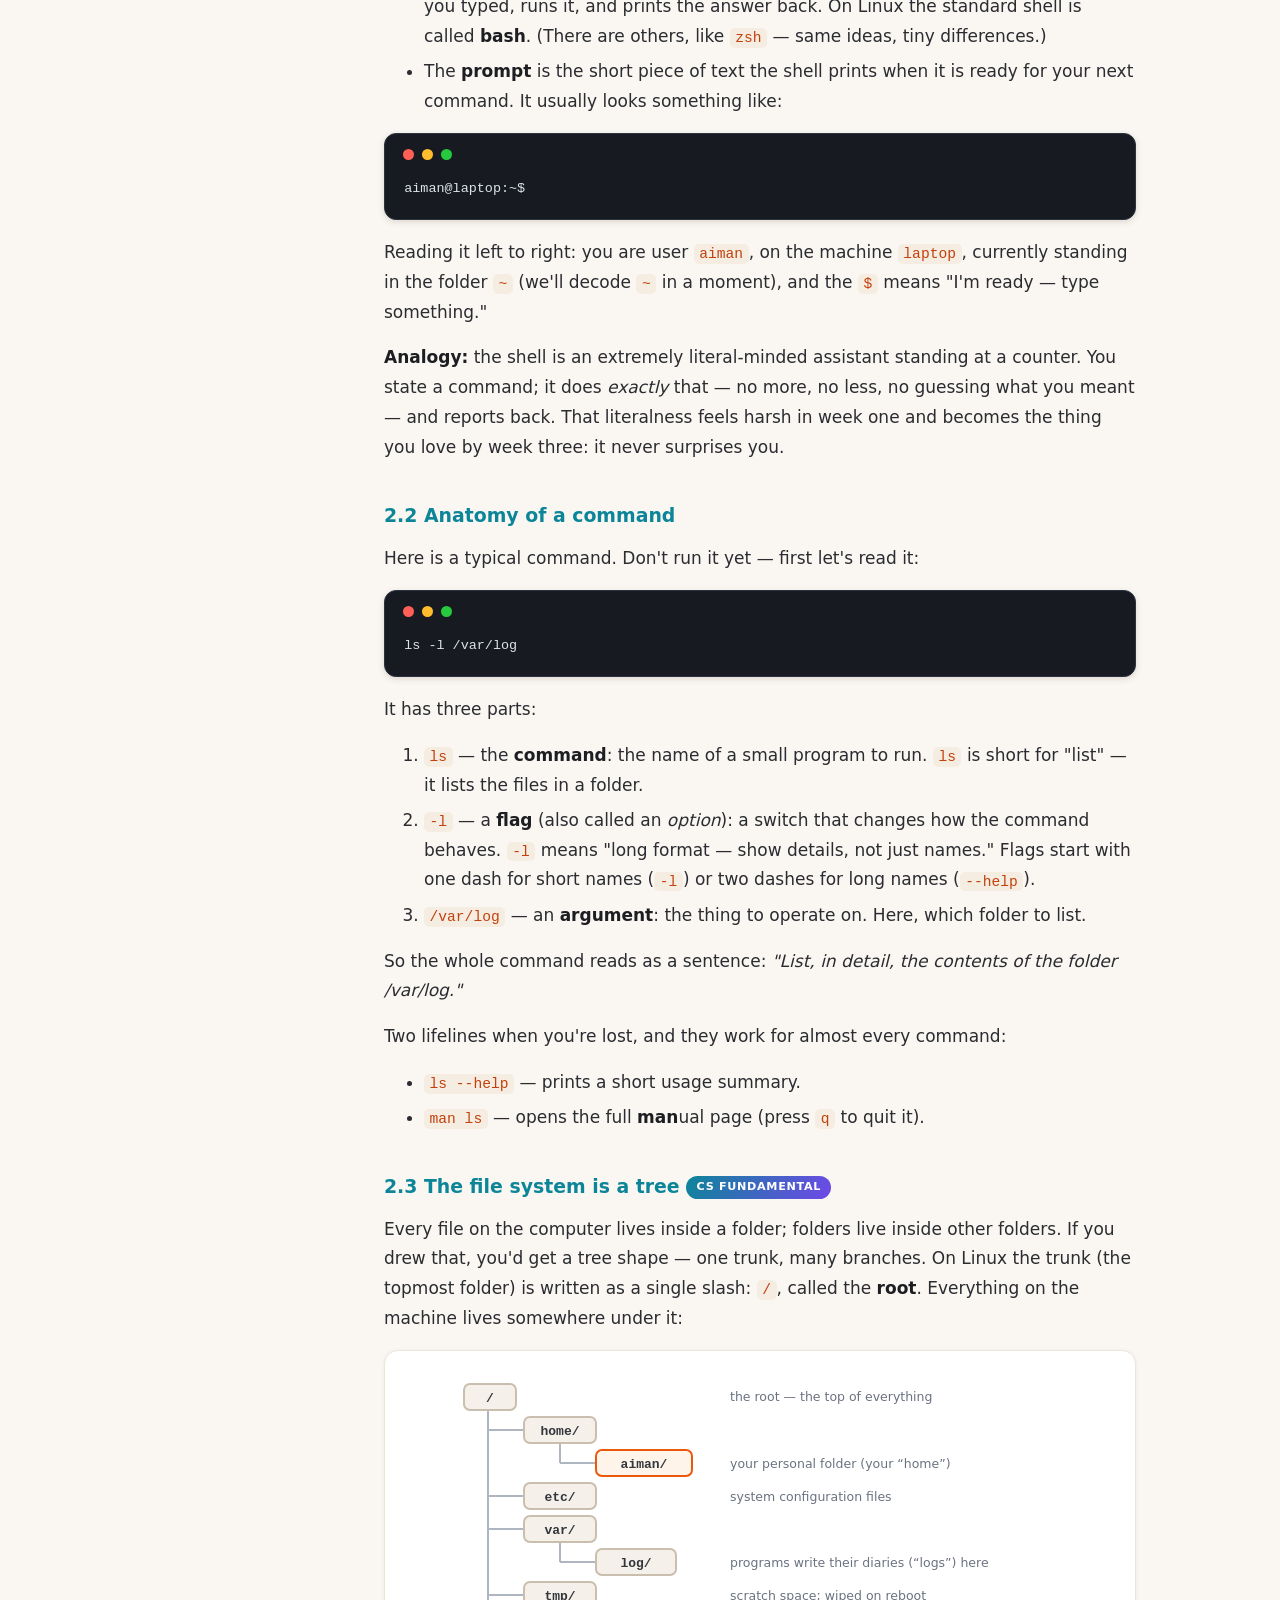
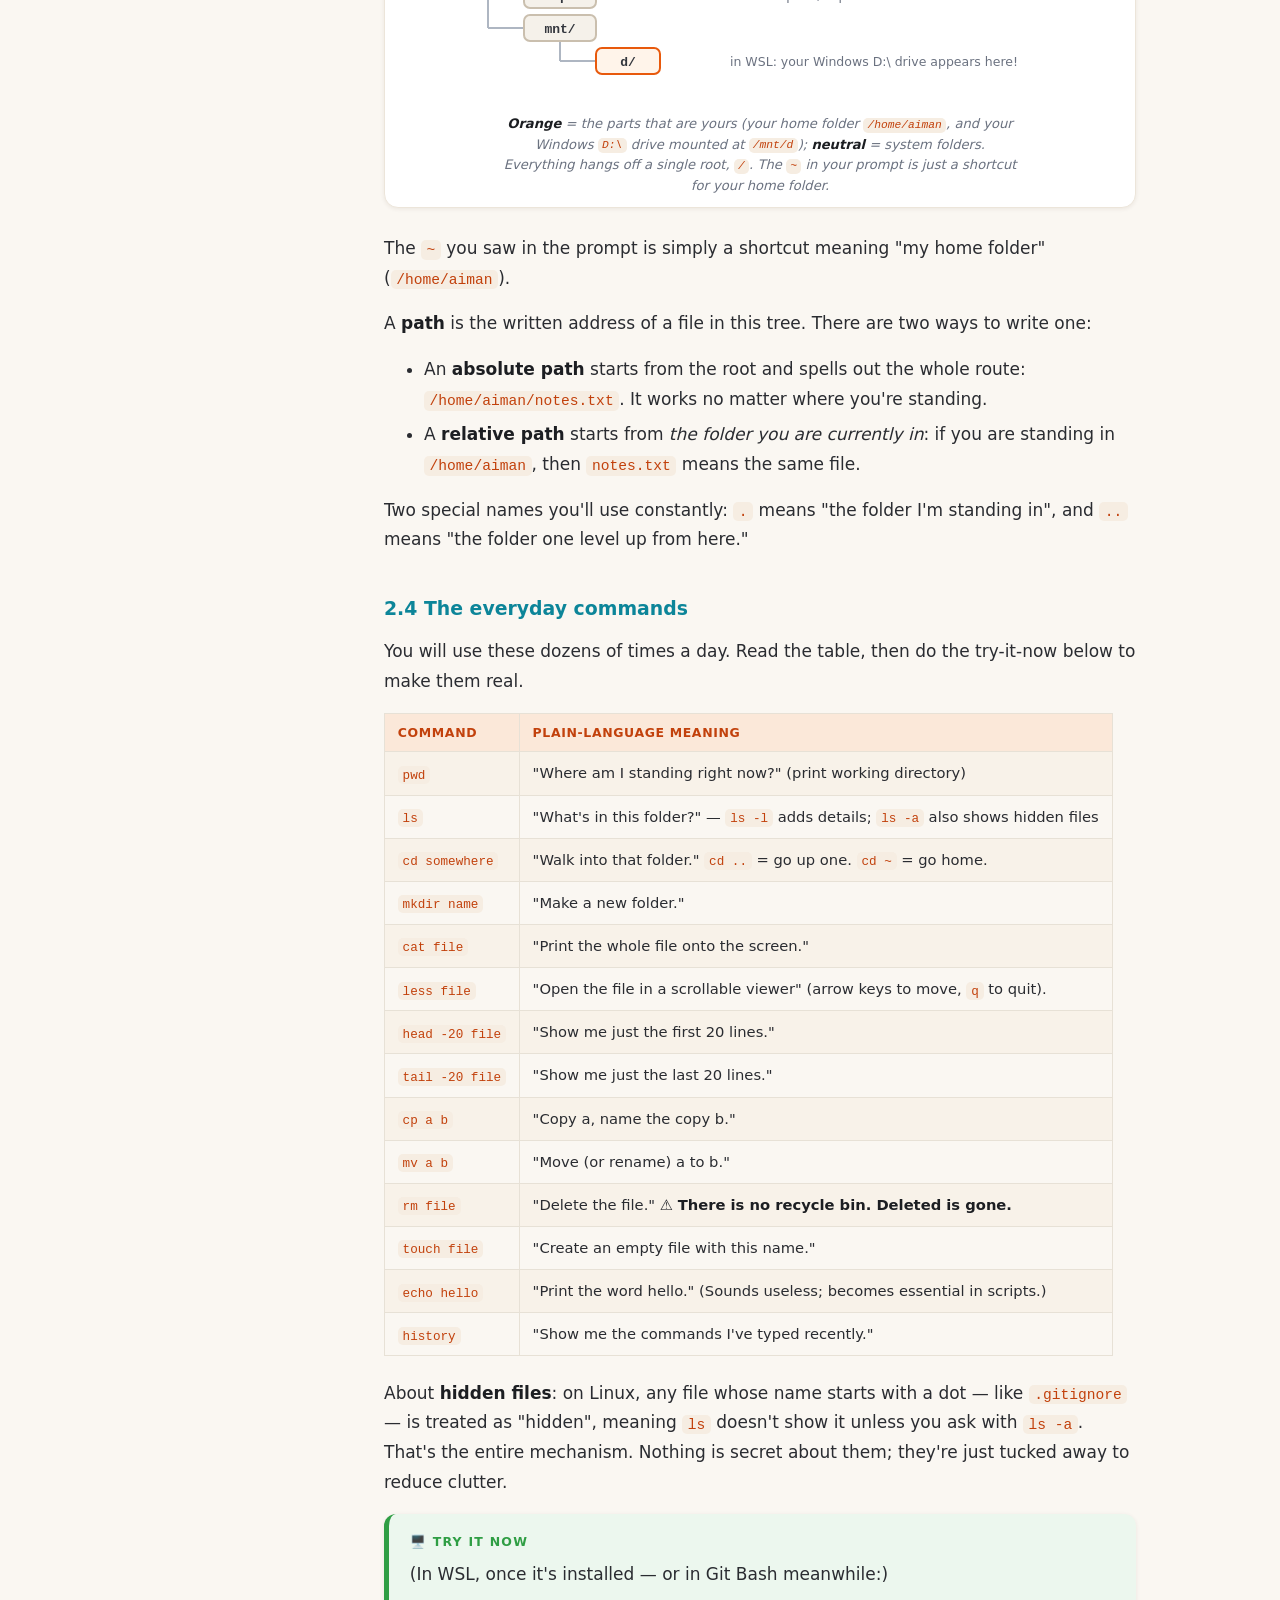
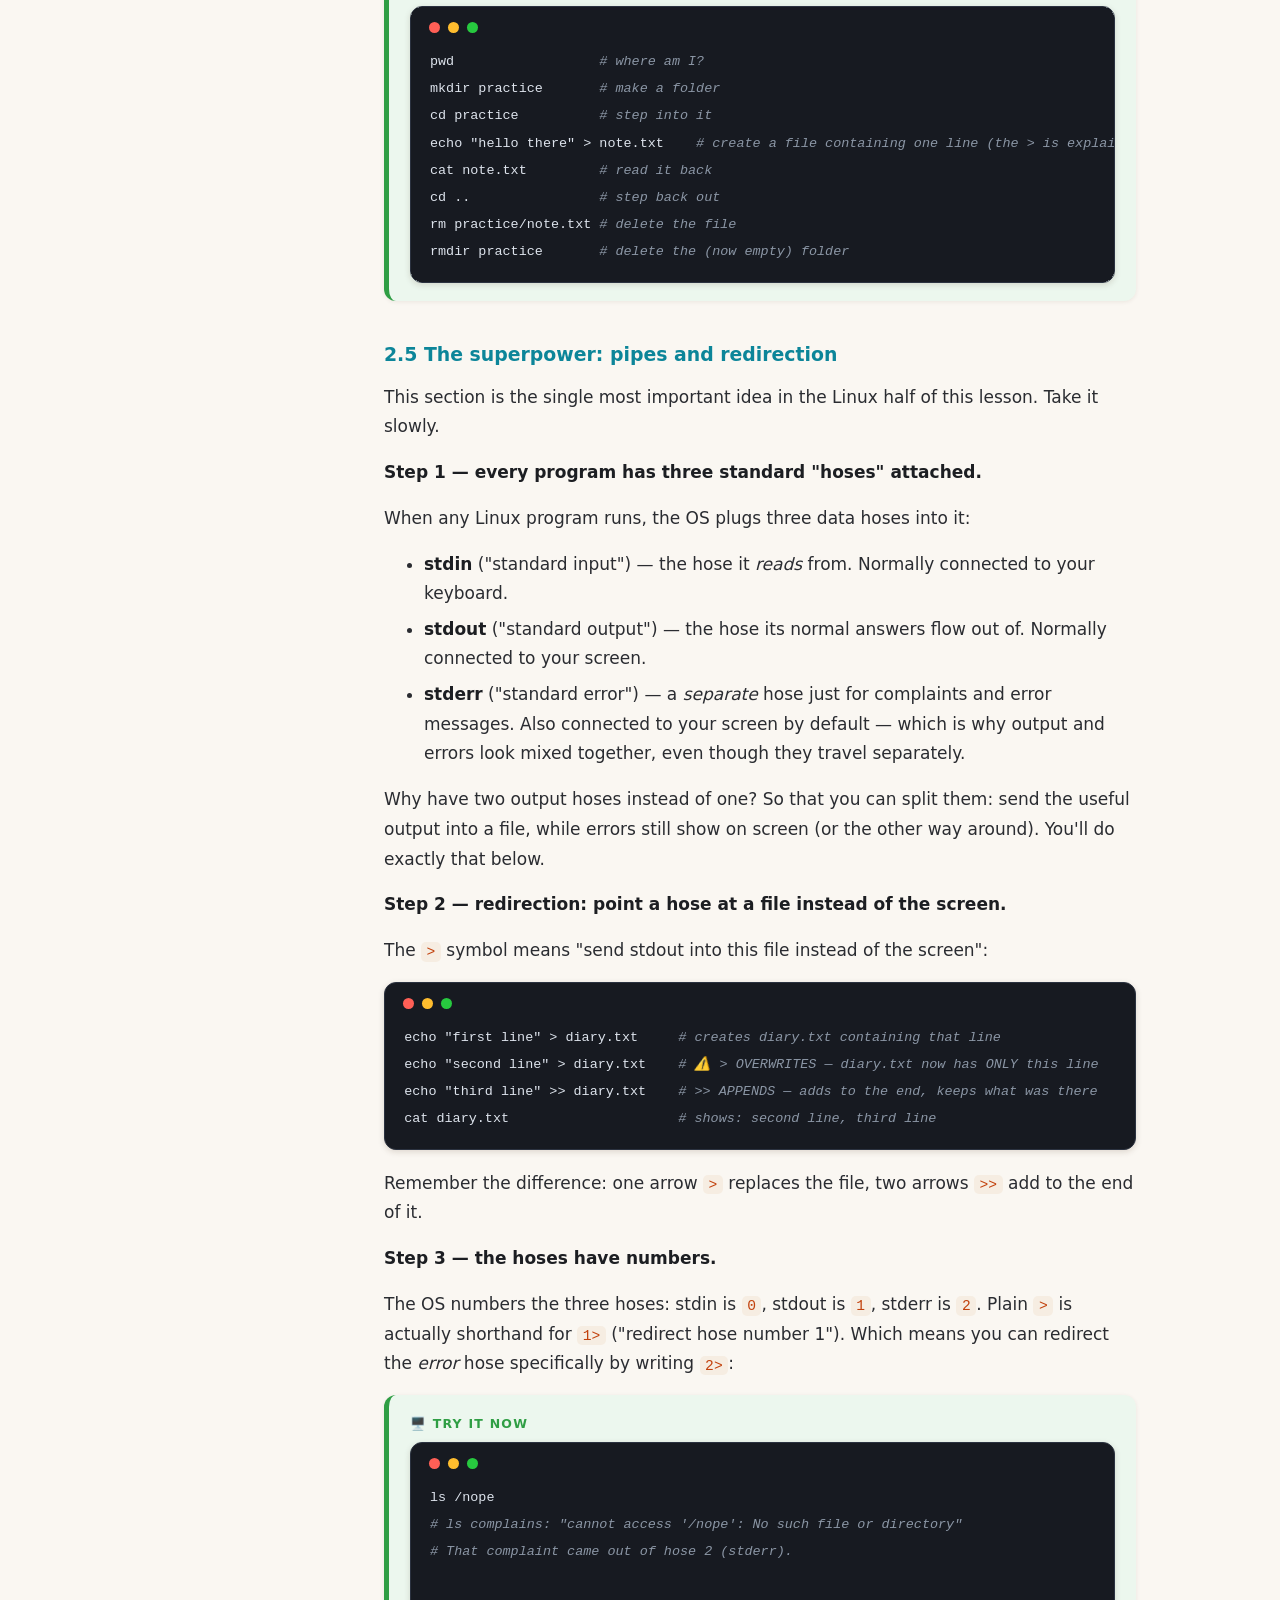
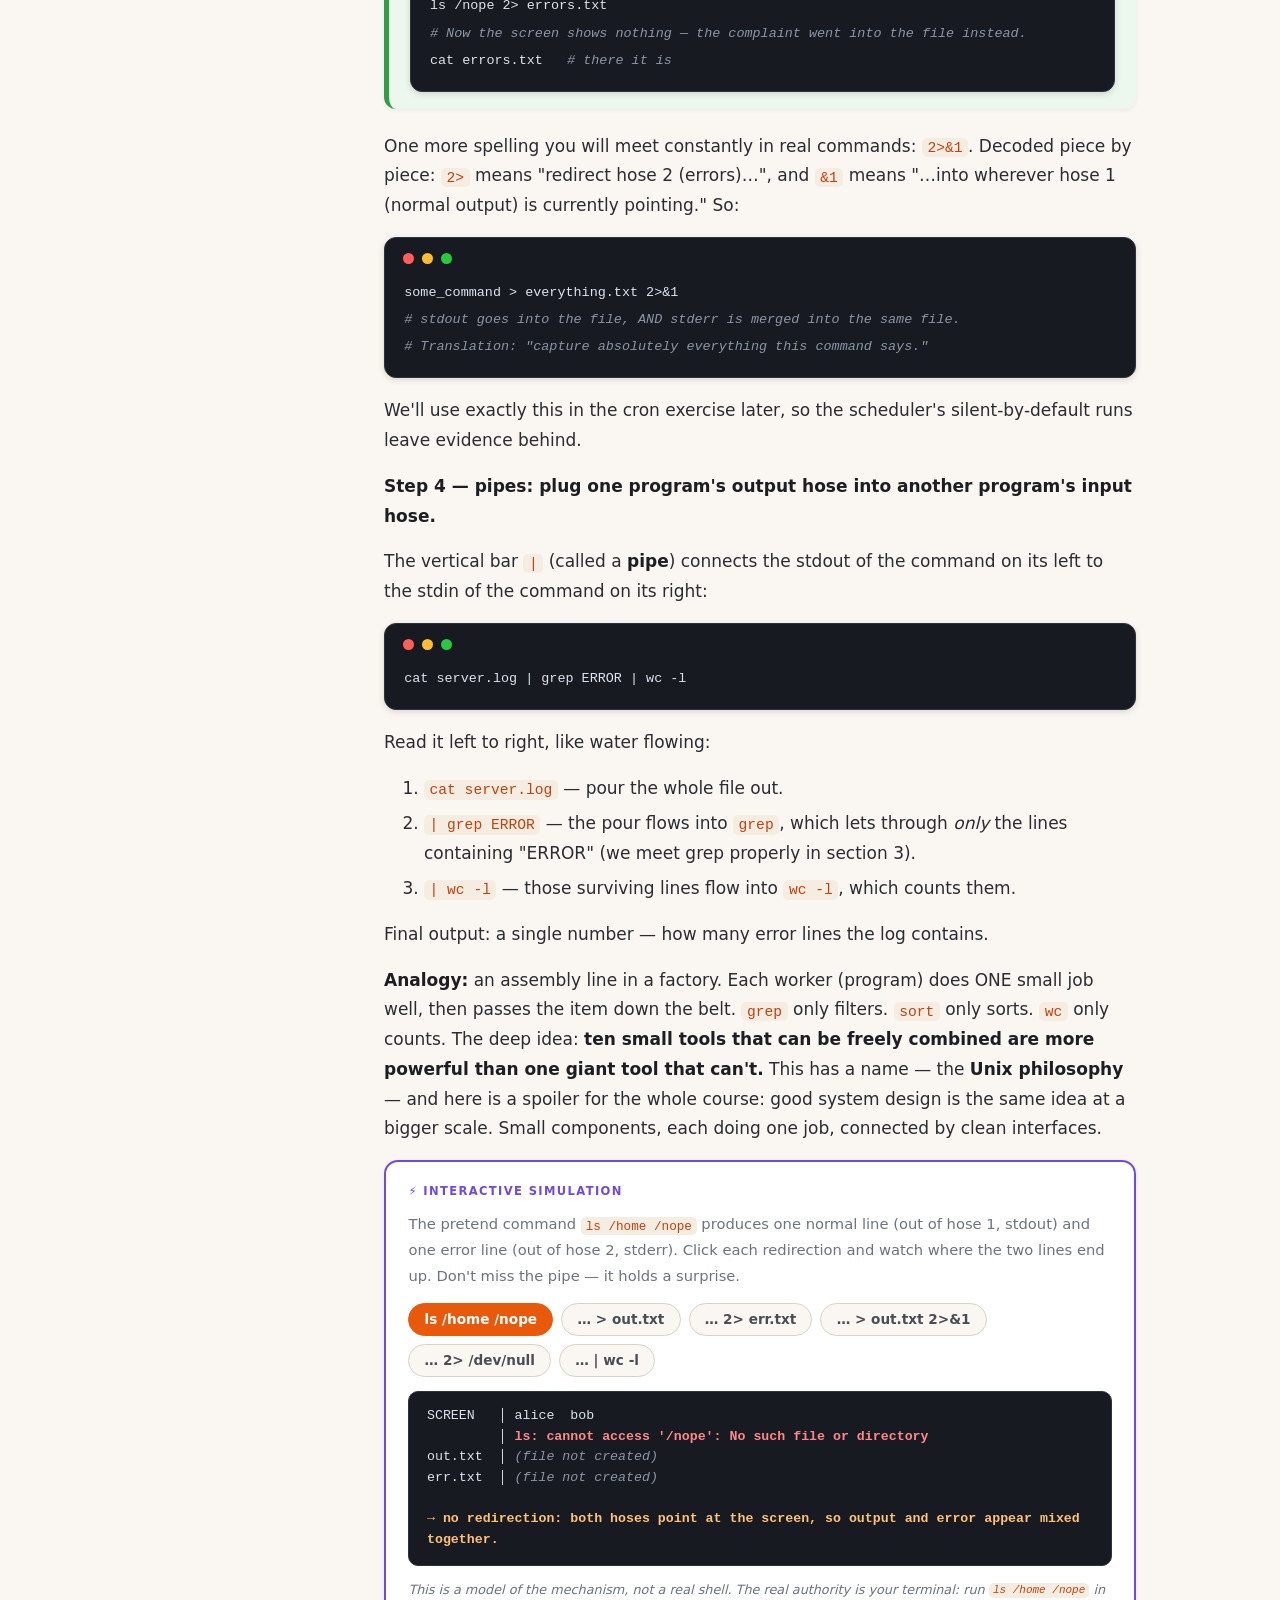
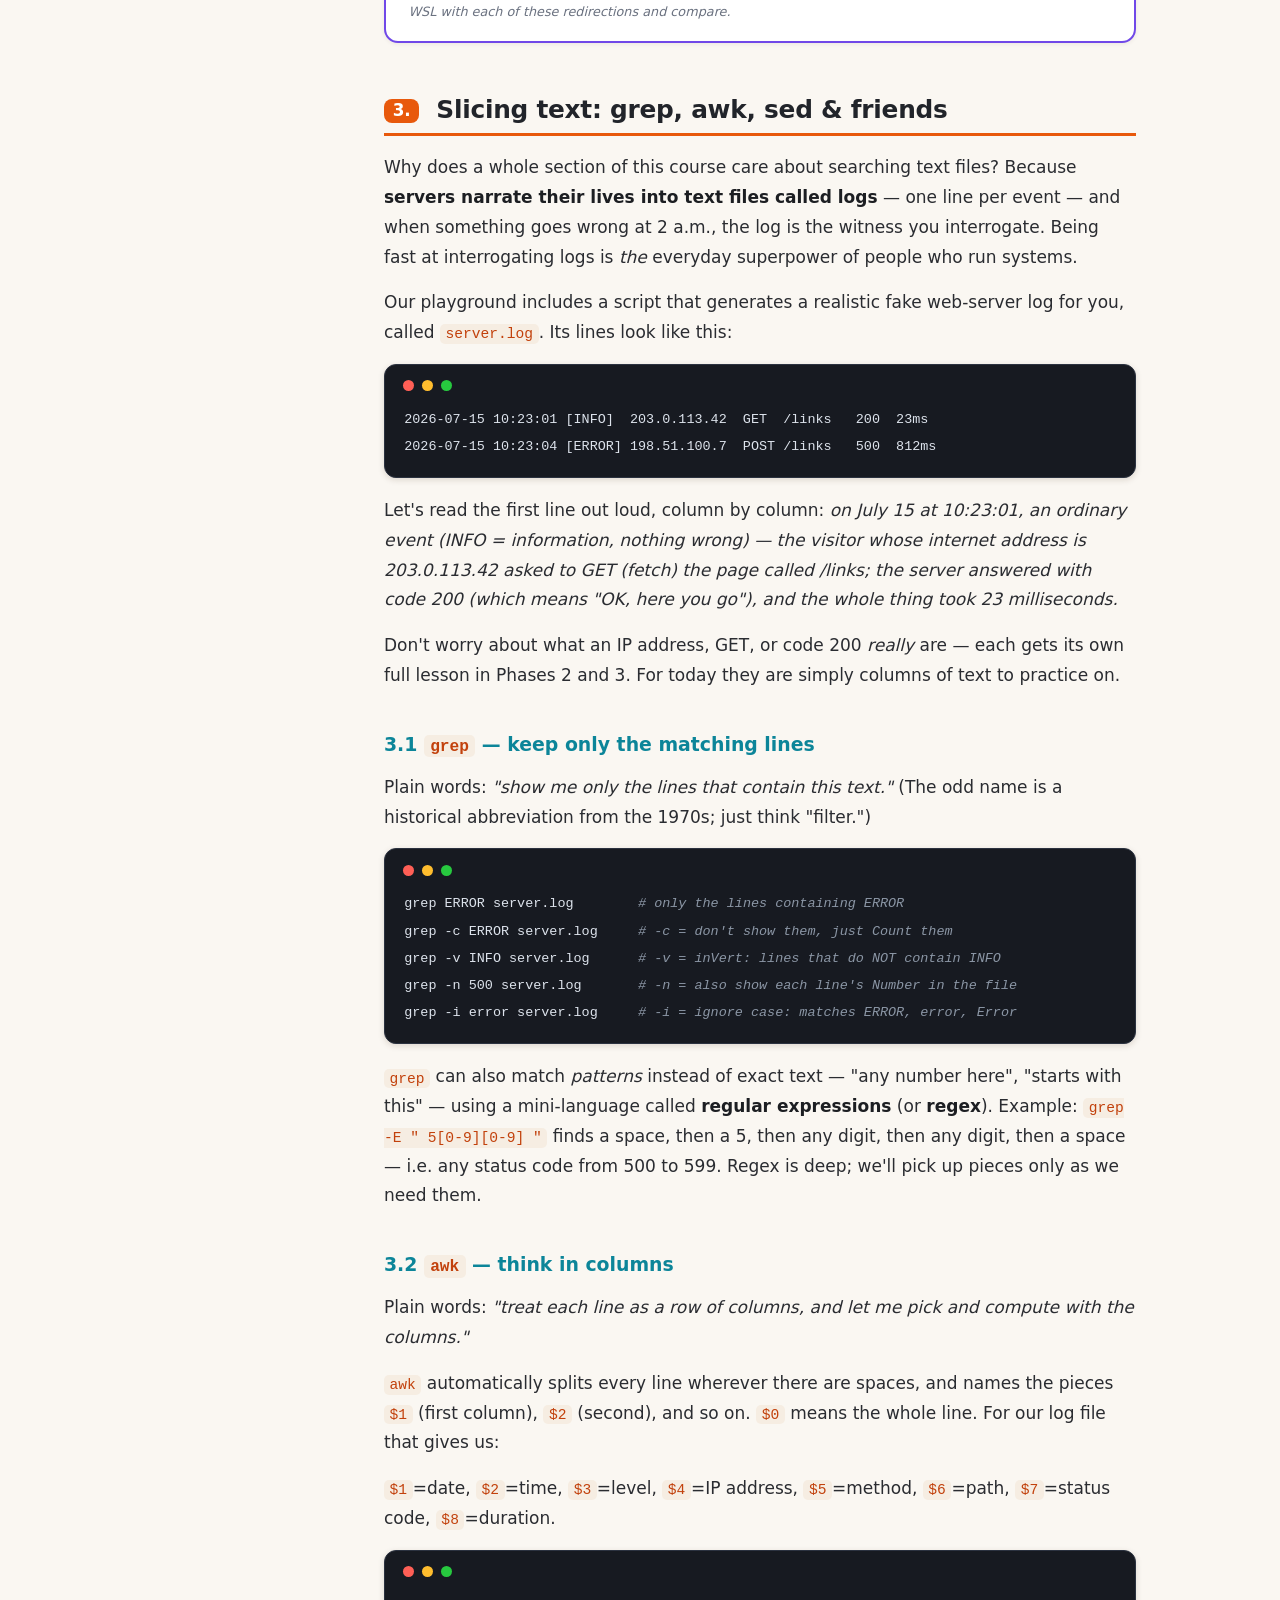
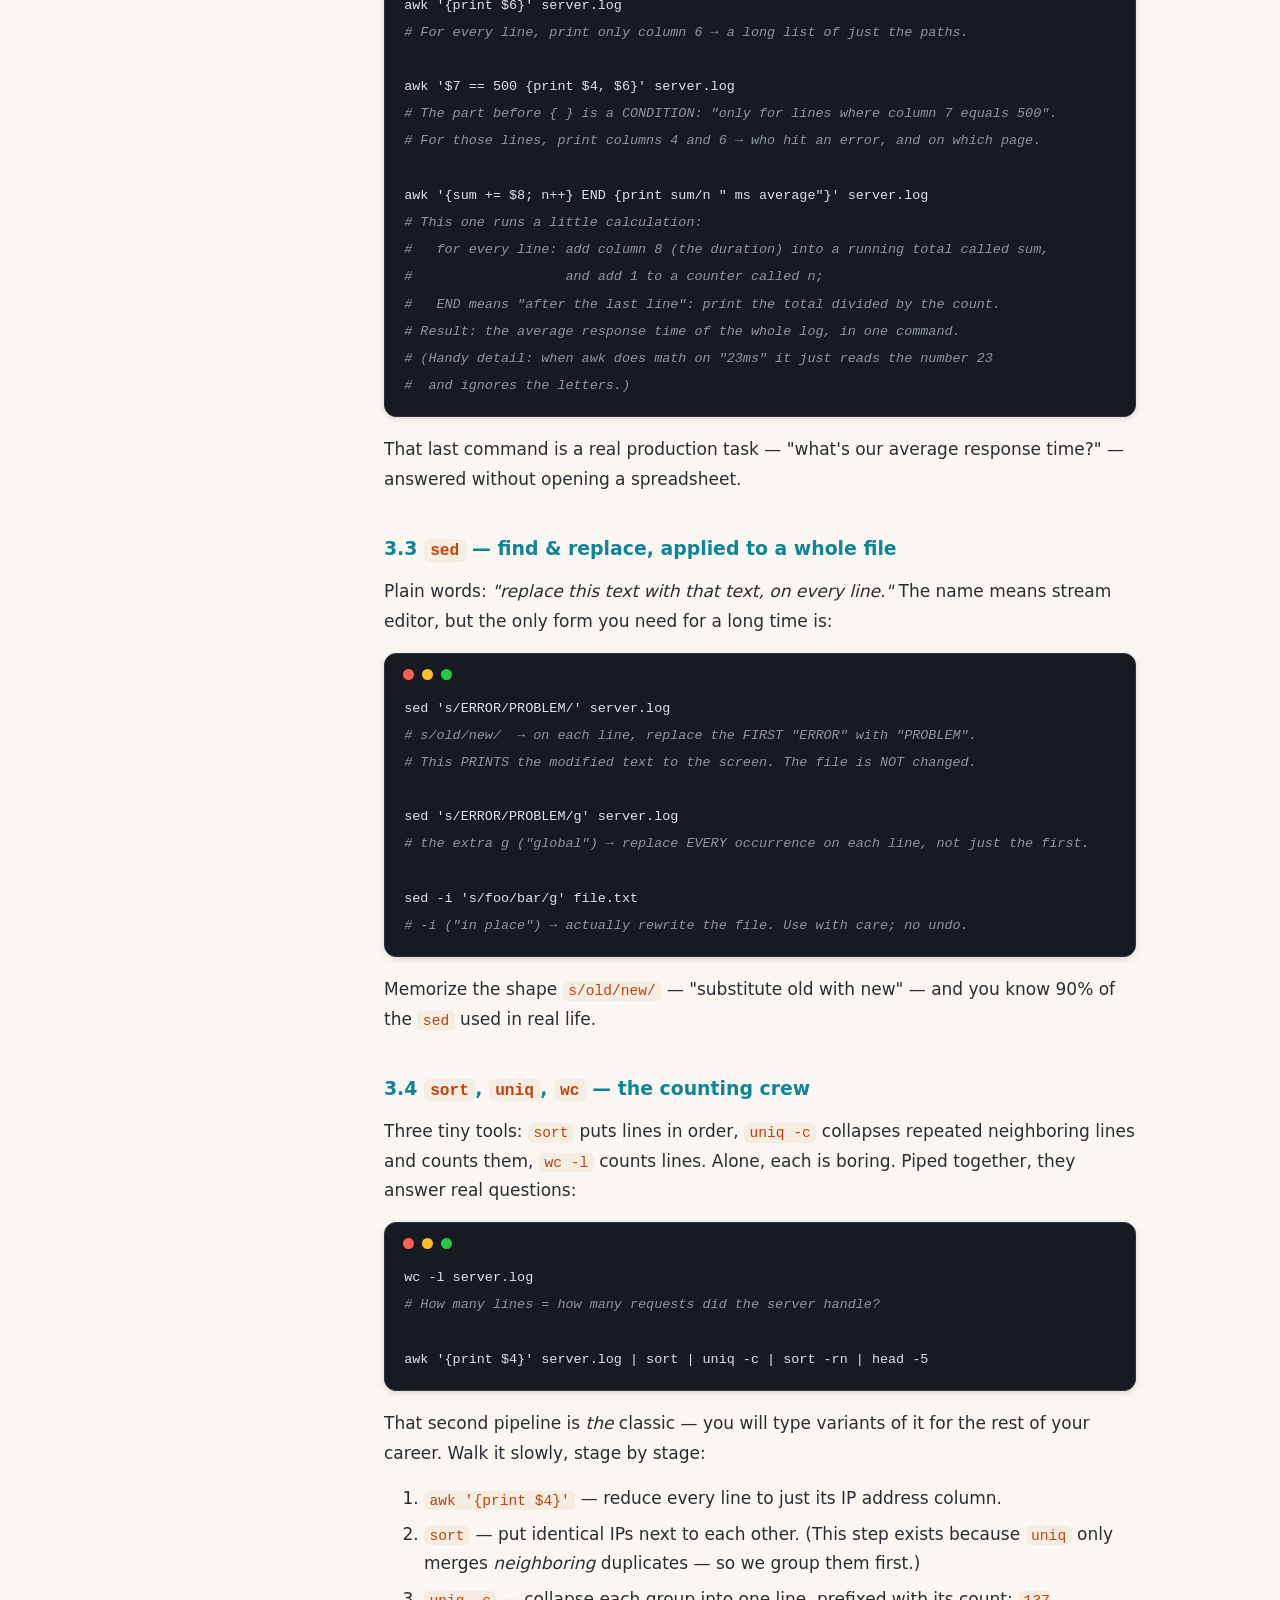
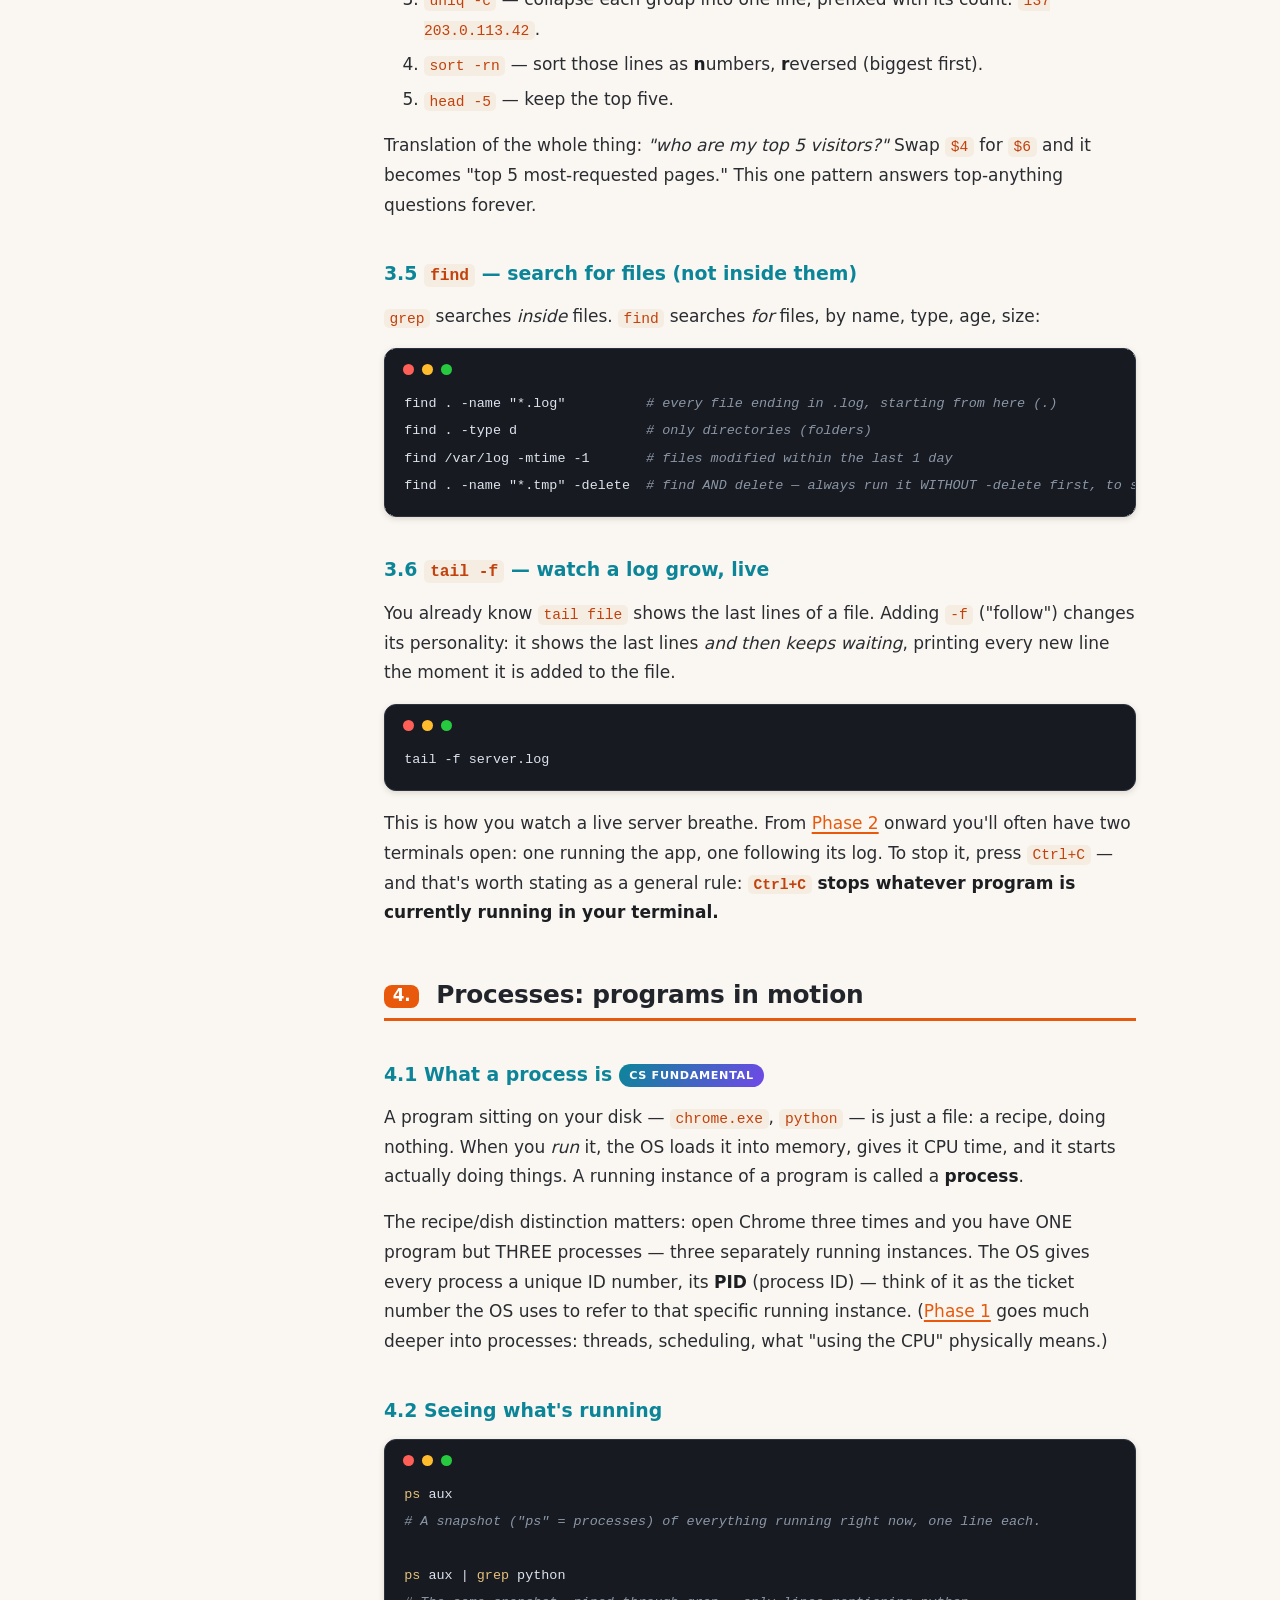
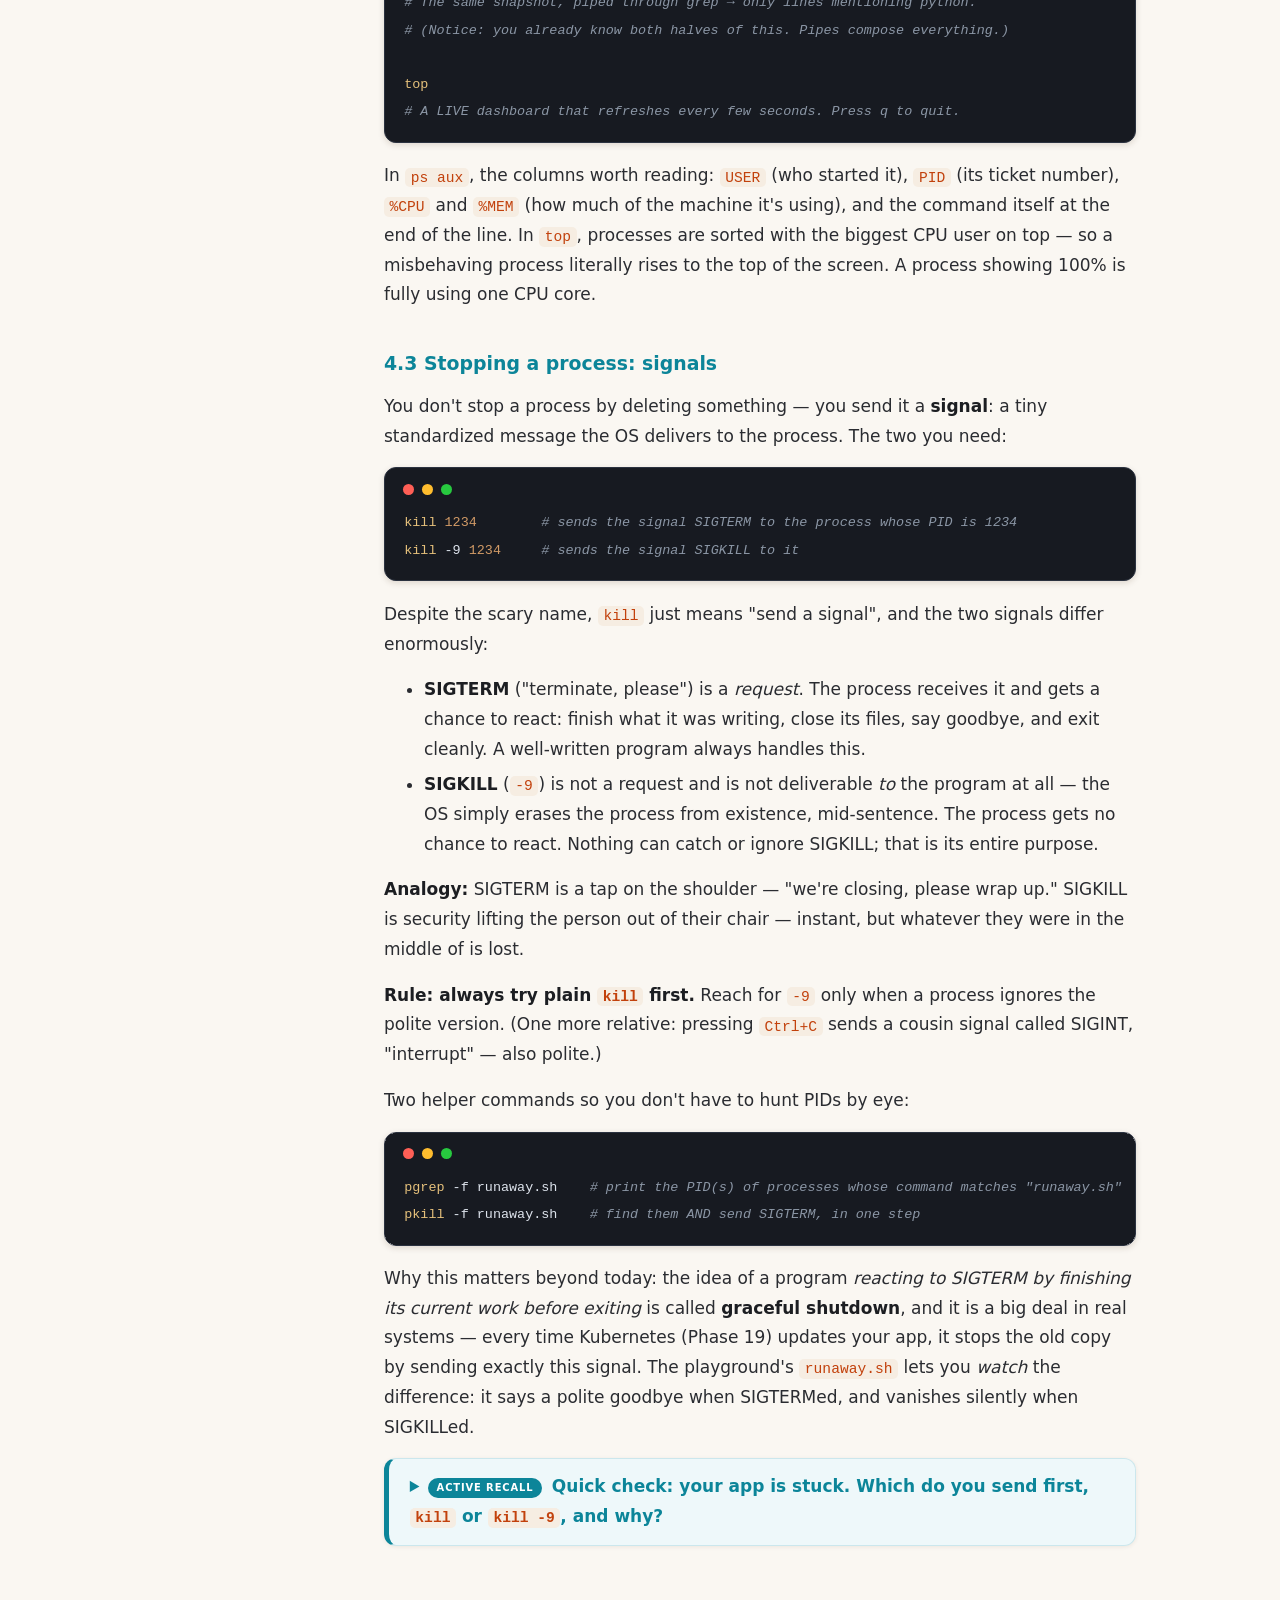
==== commit 51d2cb37: "Lessons: course hub + roadmap and 6 content-richness features (hover-glossary, syntax highlighting, " ====
--- a/concepts/phase-00-tools-of-the-trade/lesson.html
+++ b/concepts/phase-00-tools-of-the-trade/lesson.html
@@ -31,6 +31,7 @@
       <a href="#s15">15. Challenges &amp; Questions</a>
     </nav>
     <div class="toc-bottom">
+      <a href="../index.html">↑ Course hub &amp; roadmap</a>
       <a href="../phase-01-how-a-computer-works/lesson.html">Next: Phase 01 →</a>
     </div>
   </div>
@@ -481,7 +482,7 @@
 
 <pre><code>tail -f server.log</code></pre>
 
-<p>This is how you watch a live server breathe. From Phase 2 onward you'll often have two terminals open: one running the app, one following its log. To stop it, press <code>Ctrl+C</code> — and that's worth stating as a general rule: <strong><code>Ctrl+C</code> stops whatever program is currently running in your terminal.</strong></p>
+<p>This is how you watch a live server breathe. From <a href="../phase-02-internet-and-protocols/lesson.html">Phase 2</a> onward you'll often have two terminals open: one running the app, one following its log. To stop it, press <code>Ctrl+C</code> — and that's worth stating as a general rule: <strong><code>Ctrl+C</code> stops whatever program is currently running in your terminal.</strong></p>
 
 <h2 id="s4"><span class="secno">4.</span> Processes: programs in motion</h2>
 
@@ -489,18 +490,18 @@
 
 <p>A program sitting on your disk — <code>chrome.exe</code>, <code>python</code> — is just a file: a recipe, doing nothing. When you <em>run</em> it, the OS loads it into memory, gives it CPU time, and it starts actually doing things. A running instance of a program is called a <strong>process</strong>.</p>
 
-<p>The recipe/dish distinction matters: open Chrome three times and you have ONE program but THREE processes — three separately running instances. The OS gives every process a unique ID number, its <strong>PID</strong> (process ID) — think of it as the ticket number the OS uses to refer to that specific running instance. (Phase 1 goes much deeper into processes: threads, scheduling, what "using the CPU" physically means.)</p>
+<p>The recipe/dish distinction matters: open Chrome three times and you have ONE program but THREE processes — three separately running instances. The OS gives every process a unique ID number, its <strong>PID</strong> (process ID) — think of it as the ticket number the OS uses to refer to that specific running instance. (<a href="../phase-01-how-a-computer-works/lesson.html">Phase 1</a> goes much deeper into processes: threads, scheduling, what "using the CPU" physically means.)</p>
 
 <h3>4.2 Seeing what's running</h3>
 
-<pre><code>ps aux
+<pre><code><span class="fn">ps</span> aux
 <span class="c"># A snapshot ("ps" = processes) of everything running right now, one line each.</span>
 
-ps aux | grep python
+<span class="fn">ps</span> aux | <span class="fn">grep</span> python
 <span class="c"># The same snapshot, piped through grep → only lines mentioning python.</span>
 <span class="c"># (Notice: you already know both halves of this. Pipes compose everything.)</span>
 
-top
+<span class="fn">top</span>
 <span class="c"># A LIVE dashboard that refreshes every few seconds. Press q to quit.</span></code></pre>
 
 <p>In <code>ps aux</code>, the columns worth reading: <code>USER</code> (who started it), <code>PID</code> (its ticket number), <code>%CPU</code> and <code>%MEM</code> (how much of the machine it's using), and the command itself at the end of the line. In <code>top</code>, processes are sorted with the biggest CPU user on top — so a misbehaving process literally rises to the top of the screen. A process showing 100% is fully using one CPU core.</p>
@@ -509,8 +510,8 @@
 
 <p>You don't stop a process by deleting something — you send it a <strong>signal</strong>: a tiny standardized message the OS delivers to the process. The two you need:</p>
 
-<pre><code>kill 1234        <span class="c"># sends the signal SIGTERM to the process whose PID is 1234</span>
-kill -9 1234     <span class="c"># sends the signal SIGKILL to it</span></code></pre>
+<pre><code><span class="fn">kill</span> <span class="num">1234</span>        <span class="c"># sends the signal SIGTERM to the process whose PID is 1234</span>
+<span class="fn">kill</span> -9 <span class="num">1234</span>     <span class="c"># sends the signal SIGKILL to it</span></code></pre>
 
 <p>Despite the scary name, <code>kill</code> just means "send a signal", and the two signals differ enormously:</p>
 
@@ -525,10 +526,15 @@
 
 <p>Two helper commands so you don't have to hunt PIDs by eye:</p>
 
-<pre><code>pgrep -f runaway.sh    <span class="c"># print the PID(s) of processes whose command matches "runaway.sh"</span>
-pkill -f runaway.sh    <span class="c"># find them AND send SIGTERM, in one step</span></code></pre>
+<pre><code><span class="fn">pgrep</span> -f runaway.sh    <span class="c"># print the PID(s) of processes whose command matches "runaway.sh"</span>
+<span class="fn">pkill</span> -f runaway.sh    <span class="c"># find them AND send SIGTERM, in one step</span></code></pre>
 
 <p>Why this matters beyond today: the idea of a program <em>reacting to SIGTERM by finishing its current work before exiting</em> is called <strong>graceful shutdown</strong>, and it is a big deal in real systems — every time Kubernetes (Phase 19) updates your app, it stops the old copy by sending exactly this signal. The playground's <code>runaway.sh</code> lets you <em>watch</em> the difference: it says a polite goodbye when SIGTERMed, and vanishes silently when SIGKILLed.</p>
+
+<details class="check">
+  <summary>Quick check: your app is stuck. Which do you send first, <code>kill</code> or <code>kill -9</code>, and why?</summary>
+  <p>Plain <code>kill</code> first (SIGTERM). It's a polite <em>request</em> that gives the program a chance to finish writing its files, close connections, and exit cleanly — a graceful shutdown. <code>kill -9</code> (SIGKILL) can't be caught or handled; the OS deletes the process mid-action, so anything it was half-way through writing is lost. Reach for <code>-9</code> only when the polite version is ignored. (This is exactly why <code>kill -9</code> on a database is dangerous — Challenge 6 at the end.)</p>
+</details>
 
 <h2 id="s5"><span class="secno">5.</span> Talking to networks (a first taste — Phase 2 covers this deeply)</h2>
 
@@ -542,7 +548,7 @@
 
 <p>From Phase 4 onward, <code>curl</code> is how you'll poke LinkBoard's API directly, no browser needed.</p>
 
-<p><strong><code>dig</code> — look something up in the internet's phone book.</strong> Humans use names like <code>example.com</code>; computers actually connect to numeric addresses (IP addresses). The worldwide system that translates names into numbers is called <strong>DNS</strong>, and <code>dig example.com</code> performs one lookup and shows you the answer. The full story — who maintains the phone book, how answers get cached — is a highlight of Phase 2.</p>
+<p><strong><code>dig</code> — look something up in the internet's phone book.</strong> Humans use names like <code>example.com</code>; computers actually connect to numeric addresses (IP addresses). The worldwide system that translates names into numbers is called <strong>DNS</strong>, and <code>dig example.com</code> performs one lookup and shows you the answer. The full story — who maintains the phone book, how answers get cached — is a highlight of <a href="../phase-02-internet-and-protocols/lesson.html">Phase 2</a>.</p>
 
 <p>Also in the toolbox for later: <code>ping some-site.com</code> ("are you reachable, and how many milliseconds away?") and <code>ss -tlnp</code> ("which programs on <em>my</em> machine are currently listening for network connections?" — this becomes essential from Phase 2 on, e.g. to answer "is something already using port 8000?").</p>
 
@@ -667,7 +673,7 @@
 <span class="c">#   the OS reads this line to learn WHICH program should interpret the rest.</span>
 <span class="c">#   This exact spelling means "find bash and use it."</span>
 
-set -euo pipefail
+<span class="kw">set</span> -euo pipefail
 <span class="c"># Three safety switches, worth putting in every script you ever write:</span>
 <span class="c">#   -e            if any command fails, STOP the script immediately</span>
 <span class="c">#                 (instead of blindly continuing into chaos)</span>
@@ -677,28 +683,33 @@
 <span class="c">#                 whole pipeline counts as failed (normally only the last</span>
 <span class="c">#                 stage's result matters — a surprising default)</span>
 
-NAME="LinkBoard"        <span class="c"># a variable. IMPORTANT: no spaces around the = sign.</span>
-echo "Hello from $NAME" <span class="c"># read a variable with $. Double quotes: $ works inside.</span>
-echo 'Hello from $NAME' <span class="c"># single quotes: everything is literal → prints $NAME as-is.</span>
-
-TODAY=$(date +%F)
+NAME=<span class="str">"LinkBoard"</span>        <span class="c"># a variable. IMPORTANT: no spaces around the = sign.</span>
+<span class="fn">echo</span> <span class="str">"Hello from $NAME"</span> <span class="c"># read a variable with $. Double quotes: $ works inside.</span>
+<span class="fn">echo</span> <span class="str">'Hello from $NAME'</span> <span class="c"># single quotes: everything is literal → prints $NAME as-is.</span>
+
+TODAY=$(<span class="fn">date</span> +%F)
 <span class="c"># $( ... ) is "command substitution": run the command inside the parentheses,</span>
 <span class="c"># and use whatever it PRINTS as a value. Here: TODAY becomes e.g. 2026-07-16.</span>
 
-if [ -f server.log ]; then     <span class="c"># [ ... ] is a test. -f asks "does this file exist?"</span>
-  echo "the log exists"
-else
-  echo "no log yet"
-fi
-
-for i in 1 2 3; do             <span class="c"># a loop: runs the body once per item</span>
-  echo "round $i"
-done
-
-greet() {                      <span class="c"># a function: a named, reusable block</span>
-  echo "hi, $1"                <span class="c"># inside a function, $1 is its first argument</span>
+<span class="kw">if</span> [ -f server.log ]; <span class="kw">then</span>     <span class="c"># [ ... ] is a test. -f asks "does this file exist?"</span>
+  <span class="fn">echo</span> <span class="str">"the log exists"</span>
+<span class="kw">else</span>
+  <span class="fn">echo</span> <span class="str">"no log yet"</span>
+<span class="kw">fi</span>
+
+<span class="kw">for</span> i <span class="kw">in</span> <span class="num">1</span> <span class="num">2</span> <span class="num">3</span>; <span class="kw">do</span>             <span class="c"># a loop: runs the body once per item</span>
+  <span class="fn">echo</span> <span class="str">"round $i"</span>
+<span class="kw">done</span>
+
+<span class="fn">greet</span>() {                      <span class="c"># a function: a named, reusable block</span>
+  <span class="fn">echo</span> <span class="str">"hi, $1"</span>                <span class="c"># inside a function, $1 is its first argument</span>
 }
-greet "aiman"                  <span class="c"># prints: hi, aiman</span></code></pre>
+<span class="fn">greet</span> <span class="str">"aiman"</span>                  <span class="c"># prints: hi, aiman</span></code></pre>
+
+<div class="note">
+  <span class="label">A note on the colours in code blocks</span>
+  <p>Notice the block above is lightly colour-coded to help you scan it: <strong>keywords</strong> (<code>set</code>, <code>if</code>, <code>for</code>, <code>do</code>) in purple, <strong>command &amp; function names</strong> (<code>echo</code>, <code>date</code>, <code>greet</code>) in gold, <strong>"text strings"</strong> in green, <strong>numbers</strong> in amber, and <strong>comments</strong> in grey. The colours are only a reading aid — the code means exactly the same thing in black and white, and you never type them.</p>
+</div>
 
 <h3>9.1 Exit codes: how programs report success or failure <span class="chip">CS fundamental</span></h3>
 
@@ -713,15 +724,15 @@
 
 <p>Why report success as a <em>number</em> instead of a message? Because numbers can be checked <em>automatically by other programs</em>. A human can read "No such file or directory"; a script cannot — but a script can trivially check "was the exit code 0?"</p>
 
-<p>The shell keeps the exit code of the most recent command in a special variable spelled <code>$?</code>.</p>
+<p>The <span class="term" tabindex="0" data-def="The program that reads the commands you type and runs them; bash is the standard Linux shell.">shell</span> keeps the exit code of the most recent command in a special variable spelled <code>$?</code>.</p>
 
 <div class="tryit">
   <span class="label">🖥️ Try it now</span>
-<pre><code>ls /home
-echo $?        <span class="c"># prints 0 — ls succeeded</span>
-
-ls /folder-that-does-not-exist
-echo $?        <span class="c"># prints 2 — ls failed, and said so via its exit code</span></code></pre>
+<pre><code><span class="fn">ls</span> /home
+<span class="fn">echo</span> $?        <span class="c"># prints 0 — ls succeeded</span>
+
+<span class="fn">ls</span> /folder-that-does-not-exist
+<span class="fn">echo</span> $?        <span class="c"># prints 2 — ls failed, and said so via its exit code</span></code></pre>
 </div>
 
 <p>Now connect this to things you've already seen — each of these is secretly built on exit codes:</p>
@@ -734,6 +745,15 @@
 </ul>
 
 <p>One convention, used identically from a two-line script to a company's deployment system.</p>
+
+<div class="realworld">
+  <p>This tiny "0 means success" rule is the hinge that automated deployment swings on. When a company ships code, a machine (not a person) runs the test suite and looks at exactly one thing: the <strong>exit code</strong>. Zero → the change is allowed to go live. Non-zero → the pipeline halts and nobody ships. Interviewers love this because it reveals whether you understand that <em>tools compose through simple contracts</em>: <code>grep</code>, <code>make</code>, <code>pytest</code>, Docker, and a cloud deploy system all agree on the same one-number handshake. You'll wire up exactly this in <strong>Phase 18 (CI/CD)</strong>.</p>
+</div>
+
+<details class="check">
+  <summary>Quick check: how does <code>if</code> decide whether to run its <code>then</code> branch?</summary>
+  <p>It reads an <strong>exit code</strong> — nothing else. <code>if</code> runs the command after it (for <code>if [ -f x ]</code>, that command is the program <code>[</code>), and if that command exits with <strong>0</strong> it runs the <code>then</code> branch; any non-zero code sends it to <code>else</code>. <code>if</code> never "understands" the test — it only checks whether the number was zero. That's why <em>any</em> command can follow <code>if</code>, not just <code>[ … ]</code>.</p>
+</details>
 
 <h2 id="s10"><span class="secno">10.</span> Git from the inside out</h2>
 
--- a/concepts/assets/lesson.css
+++ b/concepts/assets/lesson.css
@@ -665,6 +665,322 @@
 }
 
 /* ==========================================================================
+   HOVER-TO-DEFINE GLOSSARY TERMS (.term)                        [FEATURE 2]
+   CSS-only tooltip. Wrap a term's first re-mention in a later lesson in
+   <span class="term" tabindex="0" data-def="one-line definition">…</span>.
+   The definition (from data-def) appears on BOTH hover and keyboard focus,
+   fully offline. Don't over-wrap in the lesson that already defines the term
+   inline — this is mainly for terms re-used in LATER lessons.
+   ========================================================================== */
+
+.term {
+  border-bottom: 1.5px dotted #0c8599;
+  cursor: help;
+  position: relative;
+  font-weight: 550;
+}
+.term:focus-visible { outline: 2px solid #0c8599; outline-offset: 2px; border-radius: 3px; }
+
+/* the tooltip bubble + its little downward arrow — both hidden until hover/focus */
+.term::after {
+  content: attr(data-def);
+  position: absolute;
+  left: 50%;
+  bottom: calc(100% + 9px);
+  transform: translateX(-50%) translateY(4px);
+  width: max-content;
+  max-width: min(20rem, 78vw);
+  background: #171a21;
+  color: #f0f3f7;
+  font: 500 .8rem/1.5 "Segoe UI", ui-sans-serif, system-ui, sans-serif;
+  font-style: normal;
+  text-align: left;
+  padding: .55rem .8rem;
+  border-radius: 8px;
+  border: 1px solid #2b3240;
+  box-shadow: 0 6px 18px rgba(0, 0, 0, .28);
+  opacity: 0;
+  visibility: hidden;
+  transition: opacity .15s ease, transform .15s ease;
+  z-index: 30;
+  pointer-events: none;
+  white-space: normal;
+}
+.term::before {
+  content: "";
+  position: absolute;
+  left: 50%;
+  bottom: calc(100% + 3px);
+  transform: translateX(-50%);
+  border: 6px solid transparent;
+  border-top-color: #171a21;
+  opacity: 0;
+  visibility: hidden;
+  transition: opacity .15s ease;
+  z-index: 31;
+  pointer-events: none;
+}
+.term:hover::after, .term:focus::after,
+.term:hover::before, .term:focus::before {
+  opacity: 1;
+  visibility: visible;
+}
+.term:hover::after, .term:focus::after { transform: translateX(-50%) translateY(0); }
+
+@media (prefers-color-scheme: dark) {
+  .term { border-bottom-color: #35b3c6; }
+  .term:focus-visible { outline-color: #35b3c6; }
+  .term::after { background: #05070c; border-color: #232a35; color: #eef1f6; }
+  .term::before { border-top-color: #05070c; }
+}
+
+/* ==========================================================================
+   SYNTAX HIGHLIGHTING TOKENS (inside <pre><code>)               [FEATURE 3]
+   Manual span classes — NO JavaScript highlighter. Because code blocks are
+   dark in BOTH themes, these token colours need no dark-mode override.
+   RULE: a token span must NEVER split an escaped entity (&lt; &gt; &amp;) —
+   wrap the whole entity or nothing. Existing tokens kept: .c (comment),
+   .hi (highlighted output line).
+     .kw  keyword           .ty  type / class name
+     .str string / char     .num number / literal
+     .an  annotation/deco.   .fn  function / method name
+   ========================================================================== */
+
+pre .kw  { color: #c792ea; }                 /* keyword: import, def, if, SELECT… */
+pre .ty  { color: #56b6c2; }                 /* type / class: int, String, Socket… */
+pre .str { color: #98c379; }                 /* string / char literal */
+pre .num { color: #d19a66; }                 /* number / numeric literal */
+pre .an  { color: #61afef; }                 /* annotation / decorator: @app.route */
+pre .fn  { color: #e5c07b; }                 /* function / method name at a call/def */
+
+/* ==========================================================================
+   ACTIVE-RECALL MICRO-CHECKS (details.check)                    [FEATURE 4]
+   A "check your understanding" question at a section boundary. Styled
+   DISTINCTLY from the purple hidden-answer <details> used for challenges:
+   teal accent + an auto "ACTIVE RECALL" badge on the summary. The answer is
+   always present but hidden — never gate progress on it.
+   ========================================================================== */
+
+details.check {
+  border-color: #cbe7ed;
+  border-left-color: #0c8599;
+  background: #eef8fa;
+}
+details.check > summary { color: #0c8599; }
+details.check > summary:hover { color: #e8590c; }
+details.check > summary::before {
+  content: "Active recall";
+  display: inline-block;
+  font-size: .62rem;
+  font-weight: 800;
+  letter-spacing: .09em;
+  text-transform: uppercase;
+  color: #ffffff;
+  background: #0c8599;
+  border-radius: 99px;
+  padding: .1rem .55rem;
+  margin-right: .6rem;
+  vertical-align: .1em;
+}
+
+@media (prefers-color-scheme: dark) {
+  details.check { background: #0f2429; border-color: #24424a; border-left-color: #35b3c6; }
+  details.check > summary { color: #35b3c6; }
+  details.check > summary:hover { color: #ff9457; }
+  details.check > summary::before { background: #35b3c6; color: #05191d; }
+}
+
+/* ==========================================================================
+   "IN THE REAL WORLD" CALLOUT (.realworld)                      [FEATURE 5]
+   Fifth callout card (alongside .tryit/.note/.warn/.demo), for connecting a
+   concept to production, teams, or interviews. Violet accent + AUTO label
+   (no manual <span class="label"> needed). Use only where it genuinely
+   motivates — never one-per-lesson by rote.
+   ========================================================================== */
+
+.realworld {
+  border-radius: 12px;
+  padding: 1.1rem 1.3rem;
+  margin: 0 0 1.4rem;
+  background: #f3eefe;
+  border-left: 5px solid #7048e8;
+  box-shadow: 0 1px 4px rgba(60, 35, 10, .08);
+  transition: transform .18s ease, box-shadow .18s ease;
+}
+.realworld::before {
+  content: "In the real world";
+  display: block;
+  font-size: .78rem;
+  font-weight: 700;
+  letter-spacing: .1em;
+  text-transform: uppercase;
+  color: #7048e8;
+  margin-bottom: .45rem;
+}
+.realworld:hover { transform: translateY(-2px); box-shadow: 0 5px 14px rgba(60, 35, 10, .14); }
+.realworld :last-child { margin-bottom: 0; }
+
+@media (prefers-color-scheme: dark) {
+  .realworld { background: #1b1533; border-left-color: #9775fa; box-shadow: none; }
+  .realworld::before { color: #9775fa; }
+  .realworld:hover { box-shadow: 0 5px 14px rgba(0, 0, 0, .45); }
+}
+
+/* ==========================================================================
+   COURSE HUB + ROADMAP (concepts/index.html)                    [FEATURE 1]
+   The hub reuses .page/main/header.lesson/figure.fig. These classes add the
+   status-badge vocabulary and the chapter/lesson list, plus the roadmap
+   SVG's stage colours. STATUS COLOUR LANGUAGE (shared by badges AND the
+   roadmap SVG, so the two always agree):
+     done  = GREEN   (a finished phase — same success-green as .tryit)
+     now   = ORANGE  (the phase you're on now — same "the thing you own /
+                      are working on" orange as .fig-box-you)
+     todo  = NEUTRAL (a planned, not-yet-started phase)
+   ========================================================================== */
+
+/* status badges on chapter rows */
+.status {
+  display: inline-block;
+  font-size: .64rem;
+  font-weight: 800;
+  letter-spacing: .06em;
+  text-transform: uppercase;
+  padding: .12rem .55rem;
+  border-radius: 99px;
+  white-space: nowrap;
+}
+.status-done    { background: #d3f9d8; color: #2b8a3e; }
+.status-now     { background: #ffe8cc; color: #d9480f; }
+.status-planned { background: #edeef1; color: #868e96; }
+
+/* the chapter / lesson list */
+.hub-part {
+  margin: 2.1rem 0 .7rem;
+  font-size: .8rem;
+  letter-spacing: .1em;
+  text-transform: uppercase;
+  color: #0c8599;
+  font-weight: 800;
+}
+.hub-list { list-style: none; padding: 0; margin: 0; }
+.hub-row {
+  display: flex;
+  align-items: center;
+  gap: .85rem;
+  padding: .6rem .9rem;
+  margin-bottom: .5rem;
+  border: 1px solid #e7e1d6;
+  border-radius: 10px;
+  background: #ffffff;
+  text-decoration: none;
+  color: inherit;
+  box-shadow: 0 1px 3px rgba(60, 35, 10, .06);
+  transition: transform .15s ease, box-shadow .15s ease, border-color .15s ease;
+}
+a.hub-row:hover { transform: translateX(3px); border-color: #e8590c; box-shadow: 0 4px 12px rgba(60, 35, 10, .13); }
+.hub-row.is-planned { opacity: .72; box-shadow: none; }
+.hub-row .hub-num {
+  font-family: "Cascadia Code", ui-monospace, Consolas, Menlo, monospace;
+  font-size: .82rem;
+  font-weight: 700;
+  color: #6b7280;
+  min-width: 3.4rem;
+}
+.hub-row .hub-title { flex: 1; font-weight: 600; }
+.hub-row .hub-title small { display: block; font-weight: 400; font-size: .82rem; color: #6b7280; margin-top: .1rem; }
+
+/* roadmap SVG stage nodes — reuse the shared .fig-* text/edge/arrow classes */
+.fig-stage-done { fill: #d3f9d8; stroke: #2b8a3e; stroke-width: 2; }
+.fig-stage-now  { fill: #ffe8cc; stroke: #e8590c; stroke-width: 2.5; }
+.fig-stage-todo { fill: #f1f0ee; stroke: #b9c0cb; stroke-width: 2; }
+.fig-stage-num  { fill: #33363d; font-family: inherit; font-size: 15px; font-weight: 800; }
+.fig-youhere    { fill: #d9480f; font-family: inherit; font-size: 12px; font-weight: 800; letter-spacing: .04em; }
+
+@media (prefers-color-scheme: dark) {
+  .status-done    { background: #133a1c; color: #69db7c; }
+  .status-now     { background: #3a2410; color: #ffab73; }
+  .status-planned { background: #23262e; color: #9aa1ad; }
+  .hub-part { color: #3bc9db; }
+  .hub-row { background: #191c24; border-color: #2b2f3a; box-shadow: none; }
+  a.hub-row:hover { border-color: #ff9457; box-shadow: 0 4px 12px rgba(0, 0, 0, .4); }
+  .hub-row .hub-num, .hub-row .hub-title small { color: #8d95a3; }
+  .fig-stage-done { fill: #133a1c; stroke: #51b566; }
+  .fig-stage-now  { fill: #3a2410; stroke: #ff9457; }
+  .fig-stage-todo { fill: #1b1f27; stroke: #49515f; }
+  .fig-stage-num  { fill: #d4d9e0; }
+  .fig-youhere    { fill: #ff9457; }
+}
+
+/* ==========================================================================
+   PRINT STYLESHEET                                              [FEATURE 6]
+   Turns any lesson into clean PDF study notes: drop the sidebar/nav/footer
+   and interactive chrome, flatten the heavy gradient banners to ink-light,
+   wrap long code lines, remap the dark code tokens to dark-on-white ink, and
+   forbid page breaks inside figures, callouts, and code blocks.
+   ========================================================================== */
+
+@media print {
+  html { scroll-behavior: auto; }
+  body { background: #ffffff; color: #111111; font-size: 11pt; }
+
+  /* drop navigation + interactive chrome */
+  .toc, footer.next, .sim, .term::after, .term::before { display: none !important; }
+
+  .page { display: block; max-width: none; margin: 0; padding: 0; gap: 0; }
+  main { animation: none; }
+
+  /* flatten the gradient banners to ink-light */
+  header.lesson {
+    background: #ffffff !important;
+    color: #111111 !important;
+    border: 1px solid #cccccc;
+    border-radius: 8px;
+    box-shadow: none;
+    animation: none;
+  }
+  header.lesson h1, .kicker, .covers, .covers strong { color: #111111 !important; text-shadow: none; }
+  header.lesson .covers code { background: #f0f0f0; color: #111111; }
+
+  h2 { border-bottom-color: #999999; }
+  a { color: #111111; text-decoration: underline; }
+
+  /* callouts + tables + figures: light borders, no shadow */
+  .tryit, .note, .warn, .demo, .realworld, details, figure.fig, blockquote {
+    box-shadow: none !important;
+    background: #ffffff !important;
+    border: 1px solid #cccccc;
+  }
+  .term { border-bottom: none; font-weight: 550; }
+
+  /* code: wrap long lines + remap dark-theme tokens to print-friendly ink */
+  pre {
+    background: #f5f5f5 !important;
+    color: #1a1a1a !important;
+    border: 1px solid #cccccc;
+    box-shadow: none !important;
+    white-space: pre-wrap;
+    word-break: break-word;
+  }
+  pre::before { display: none; }          /* the traffic-light dots */
+  pre code { color: #1a1a1a !important; }
+  pre .c   { color: #5f6b5f !important; }
+  pre .hi  { color: #000000 !important; font-weight: 700; }
+  pre .kw  { color: #6b21a8 !important; }
+  pre .ty  { color: #0c6b7a !important; }
+  pre .str { color: #216e39 !important; }
+  pre .num { color: #a15c1b !important; }
+  pre .an  { color: #1a5fb4 !important; }
+  pre .fn  { color: #8a6d00 !important; }
+
+  /* never split these across a page break */
+  figure.fig, .tryit, .note, .warn, .demo, .realworld, pre, details, table, blockquote {
+    break-inside: avoid;
+    page-break-inside: avoid;
+  }
+  h1, h2, h3, h4 { break-after: avoid; page-break-after: avoid; }
+}
+
+/* ==========================================================================
    Reduced motion — global kill-switch (keep LAST in the file)
    ========================================================================== */
 
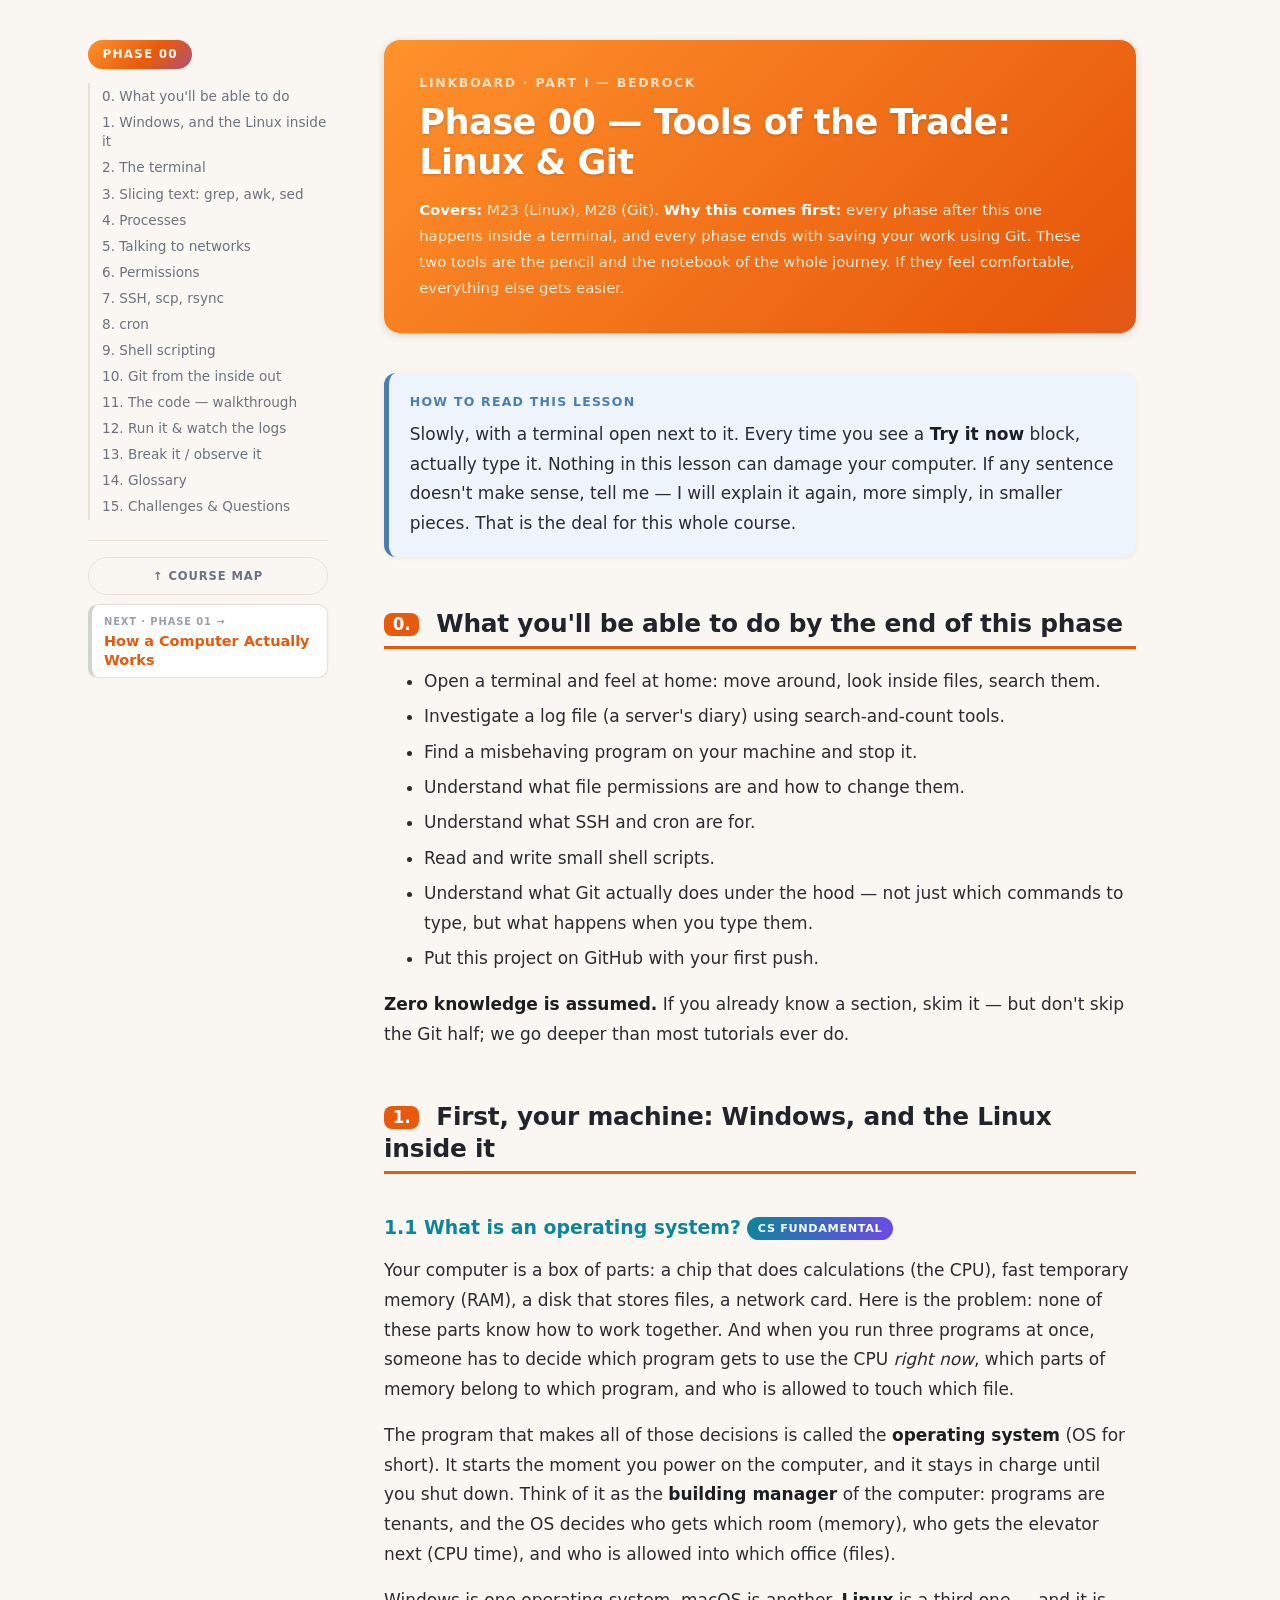
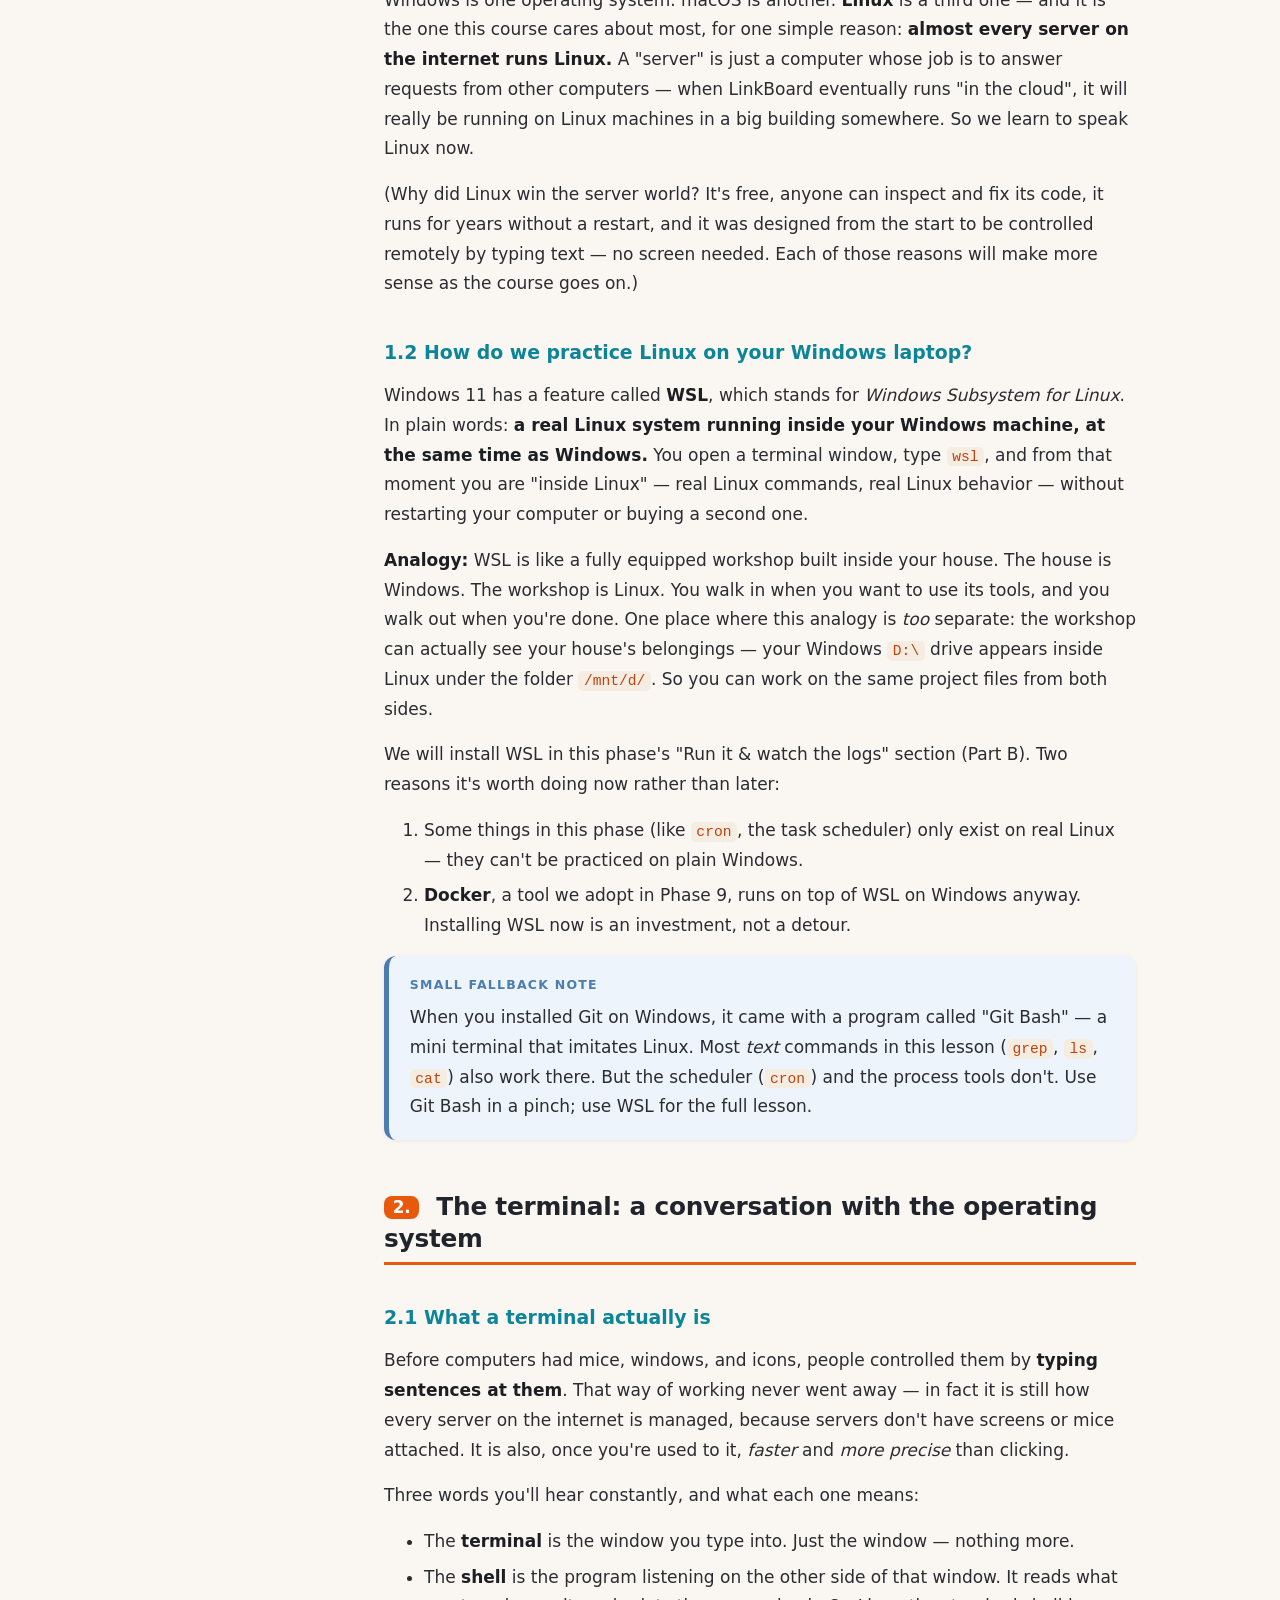
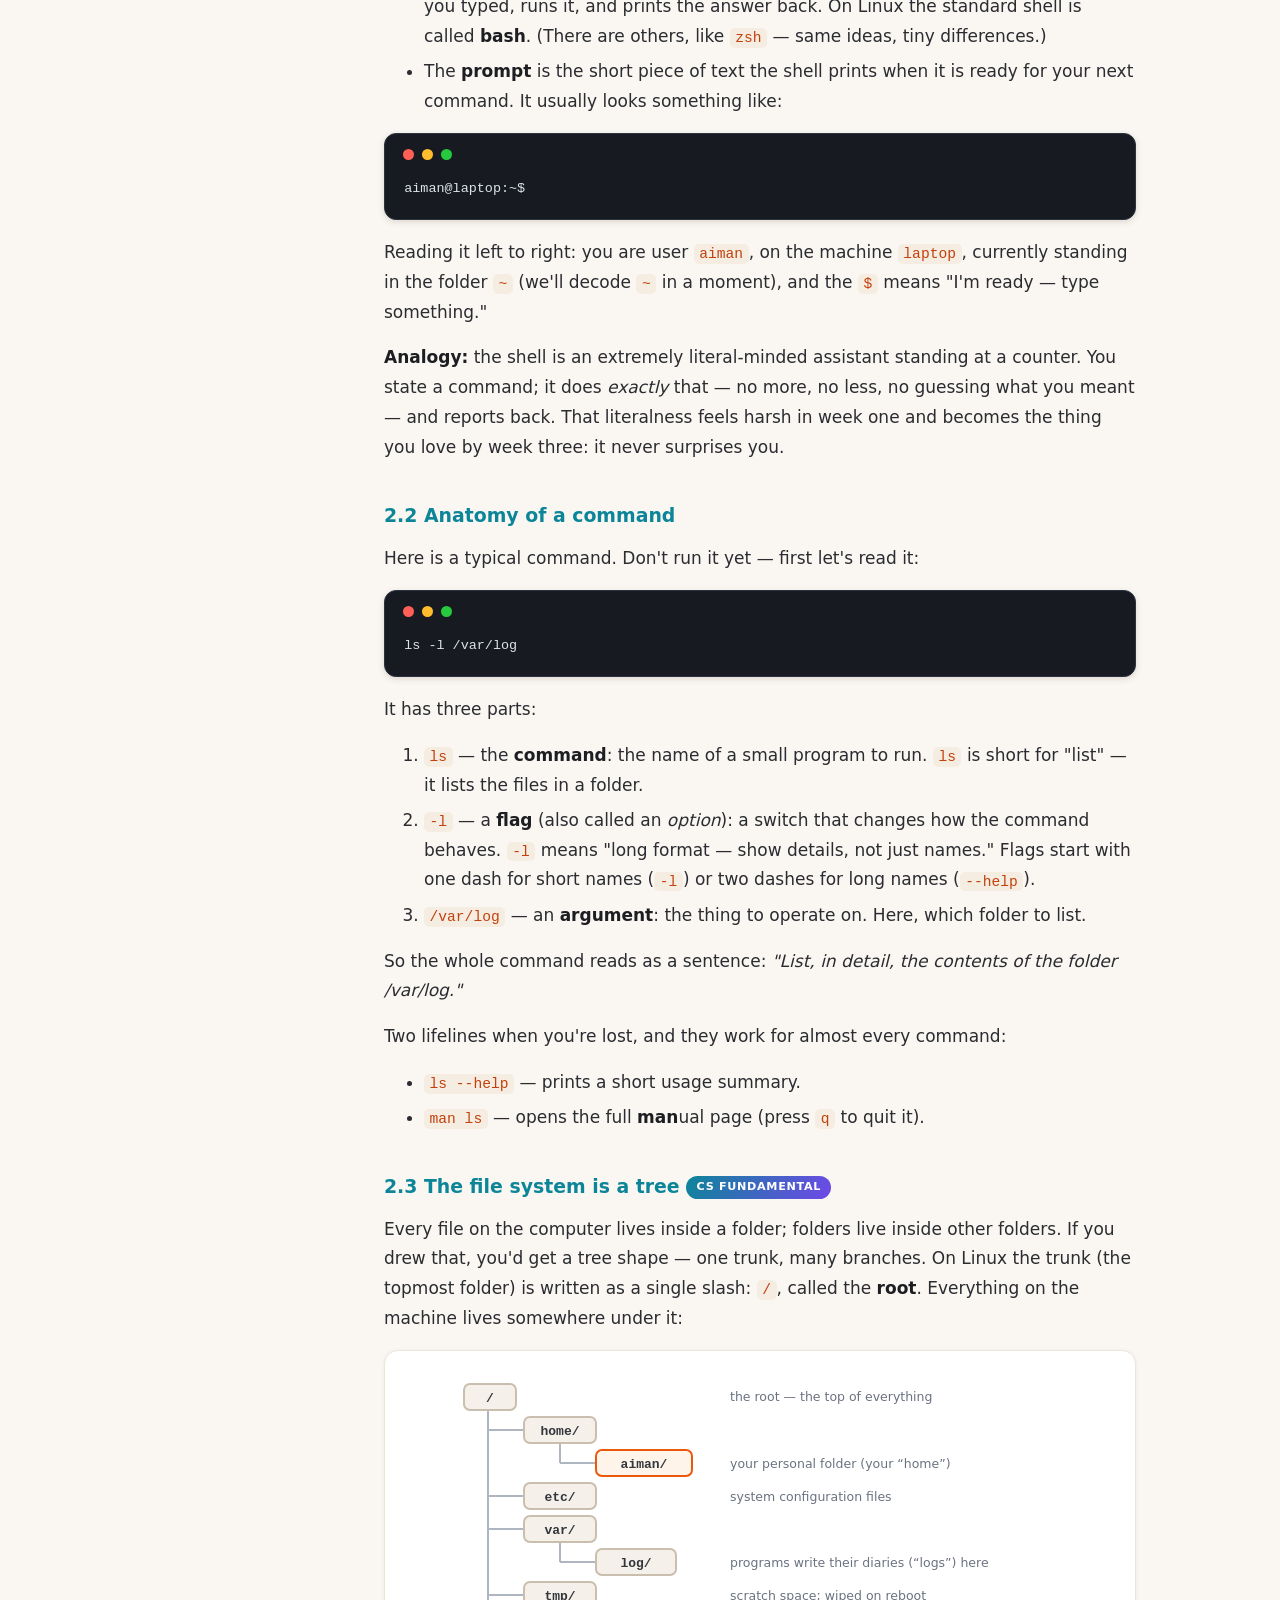
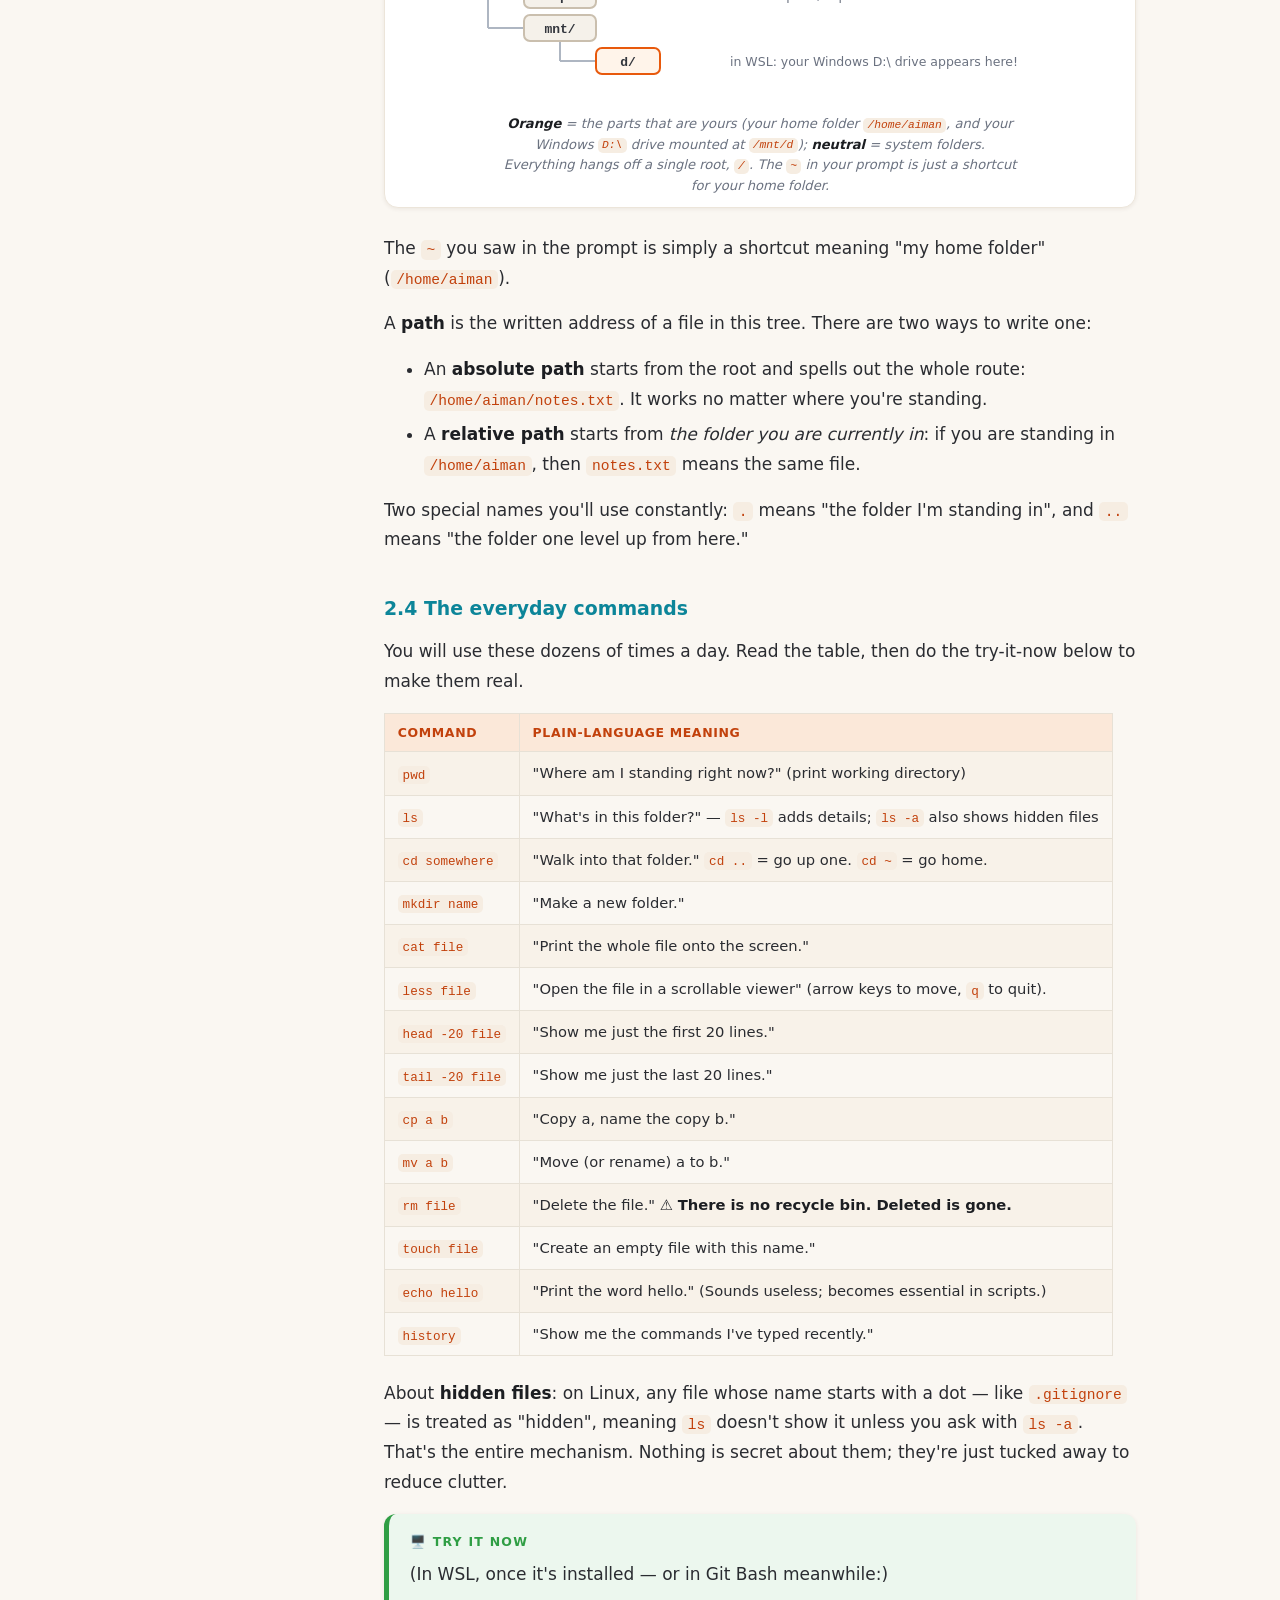
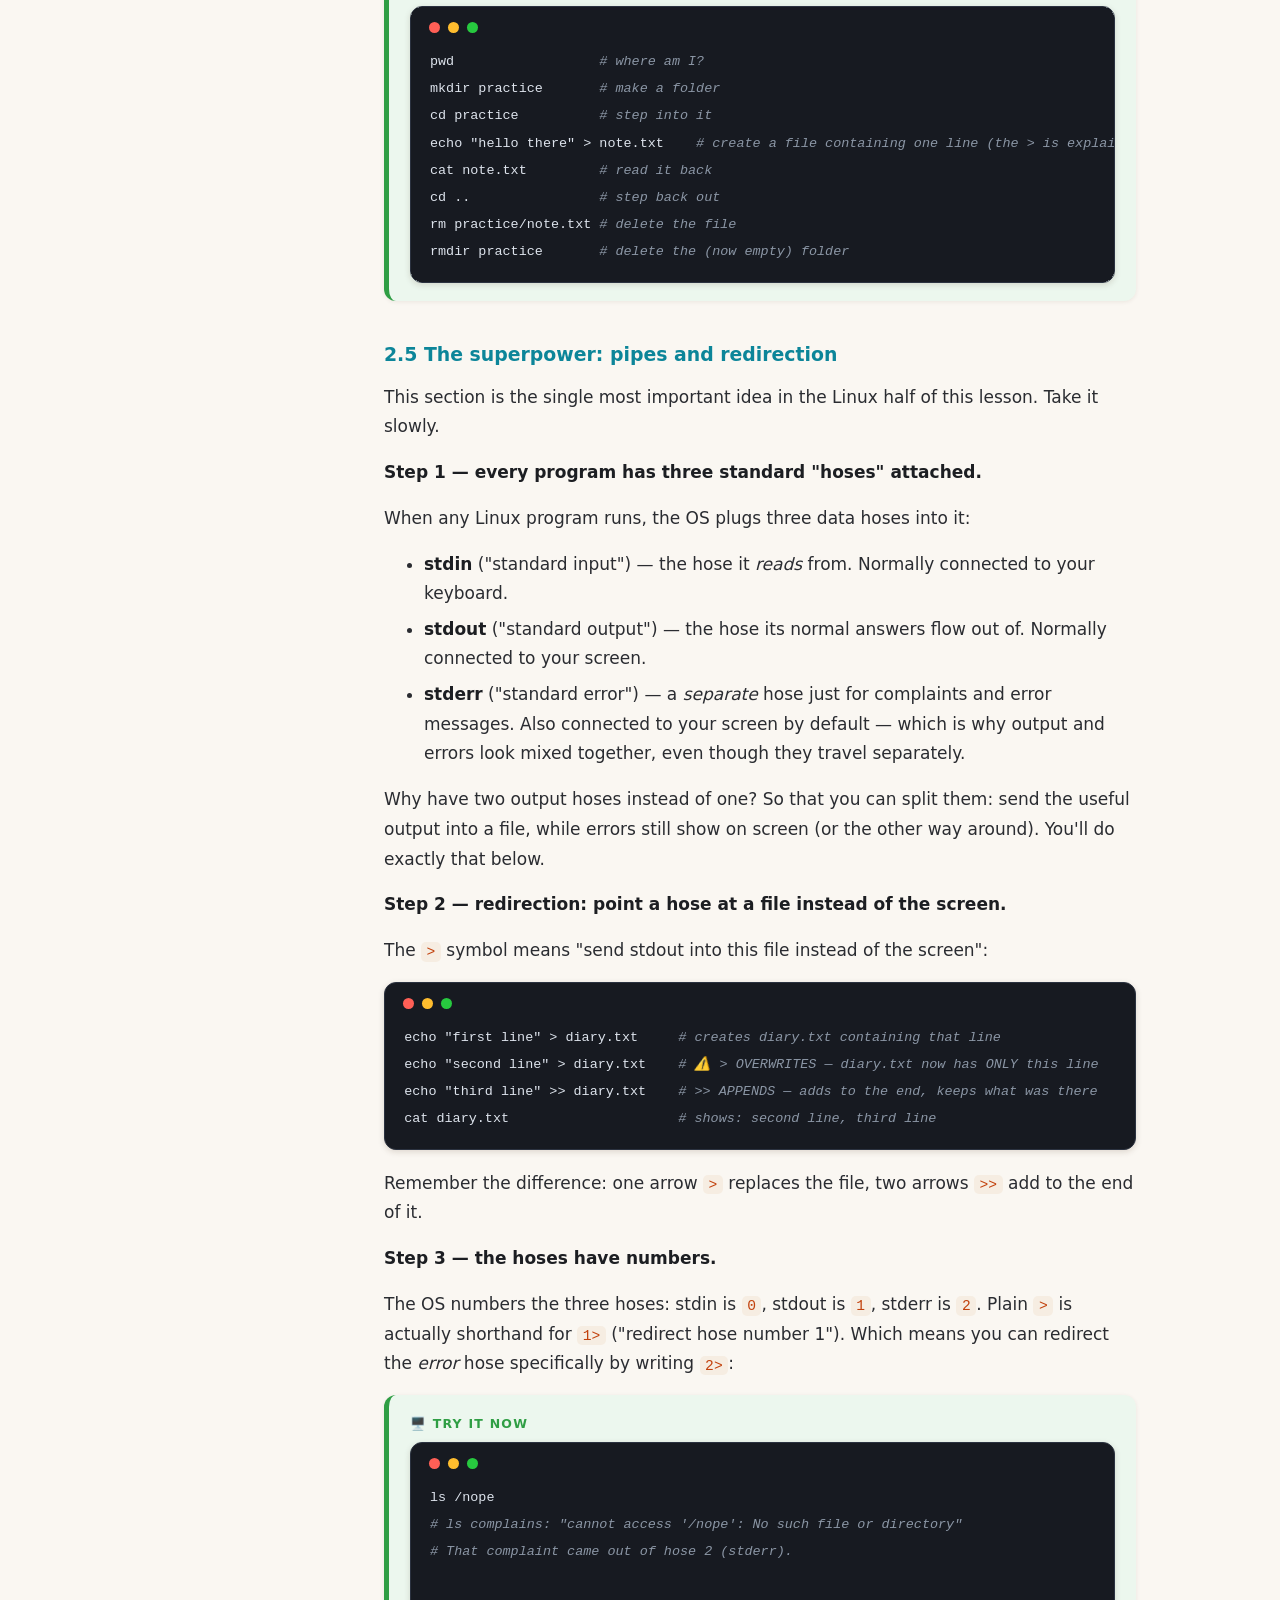
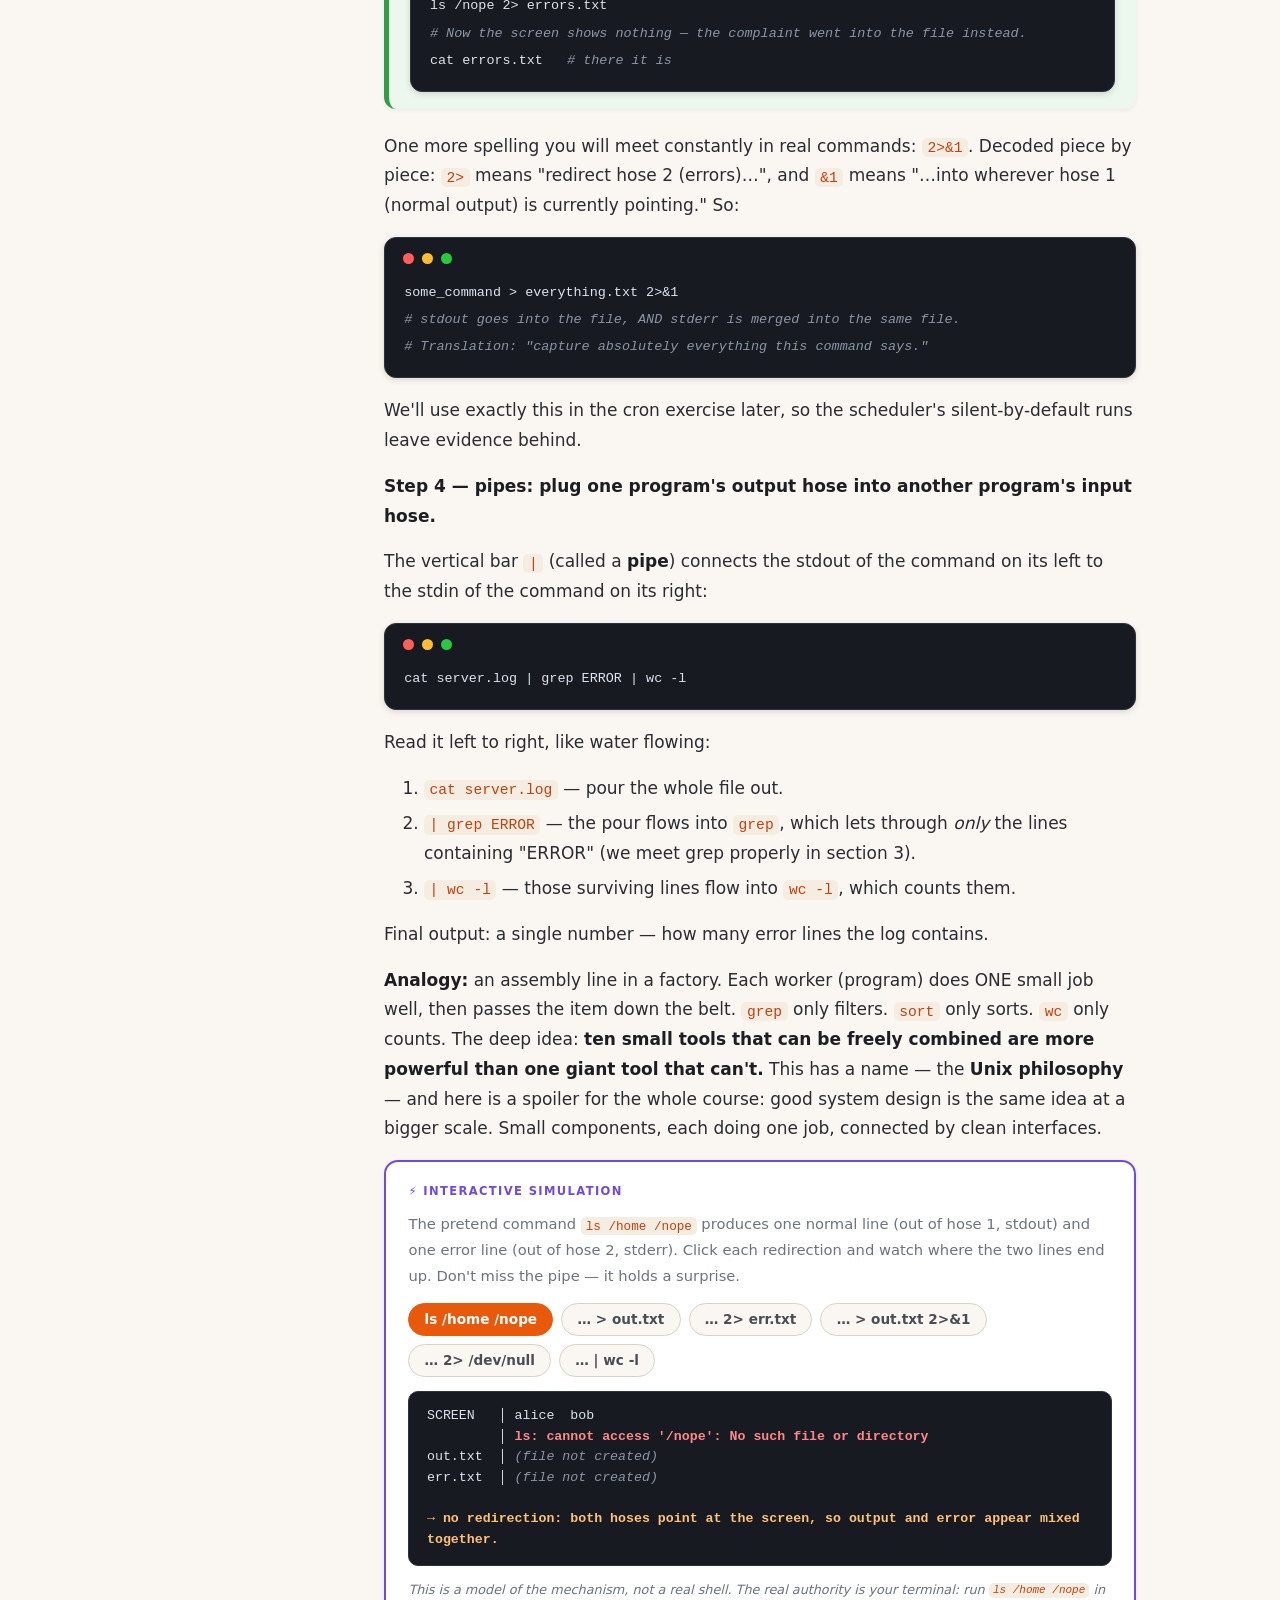
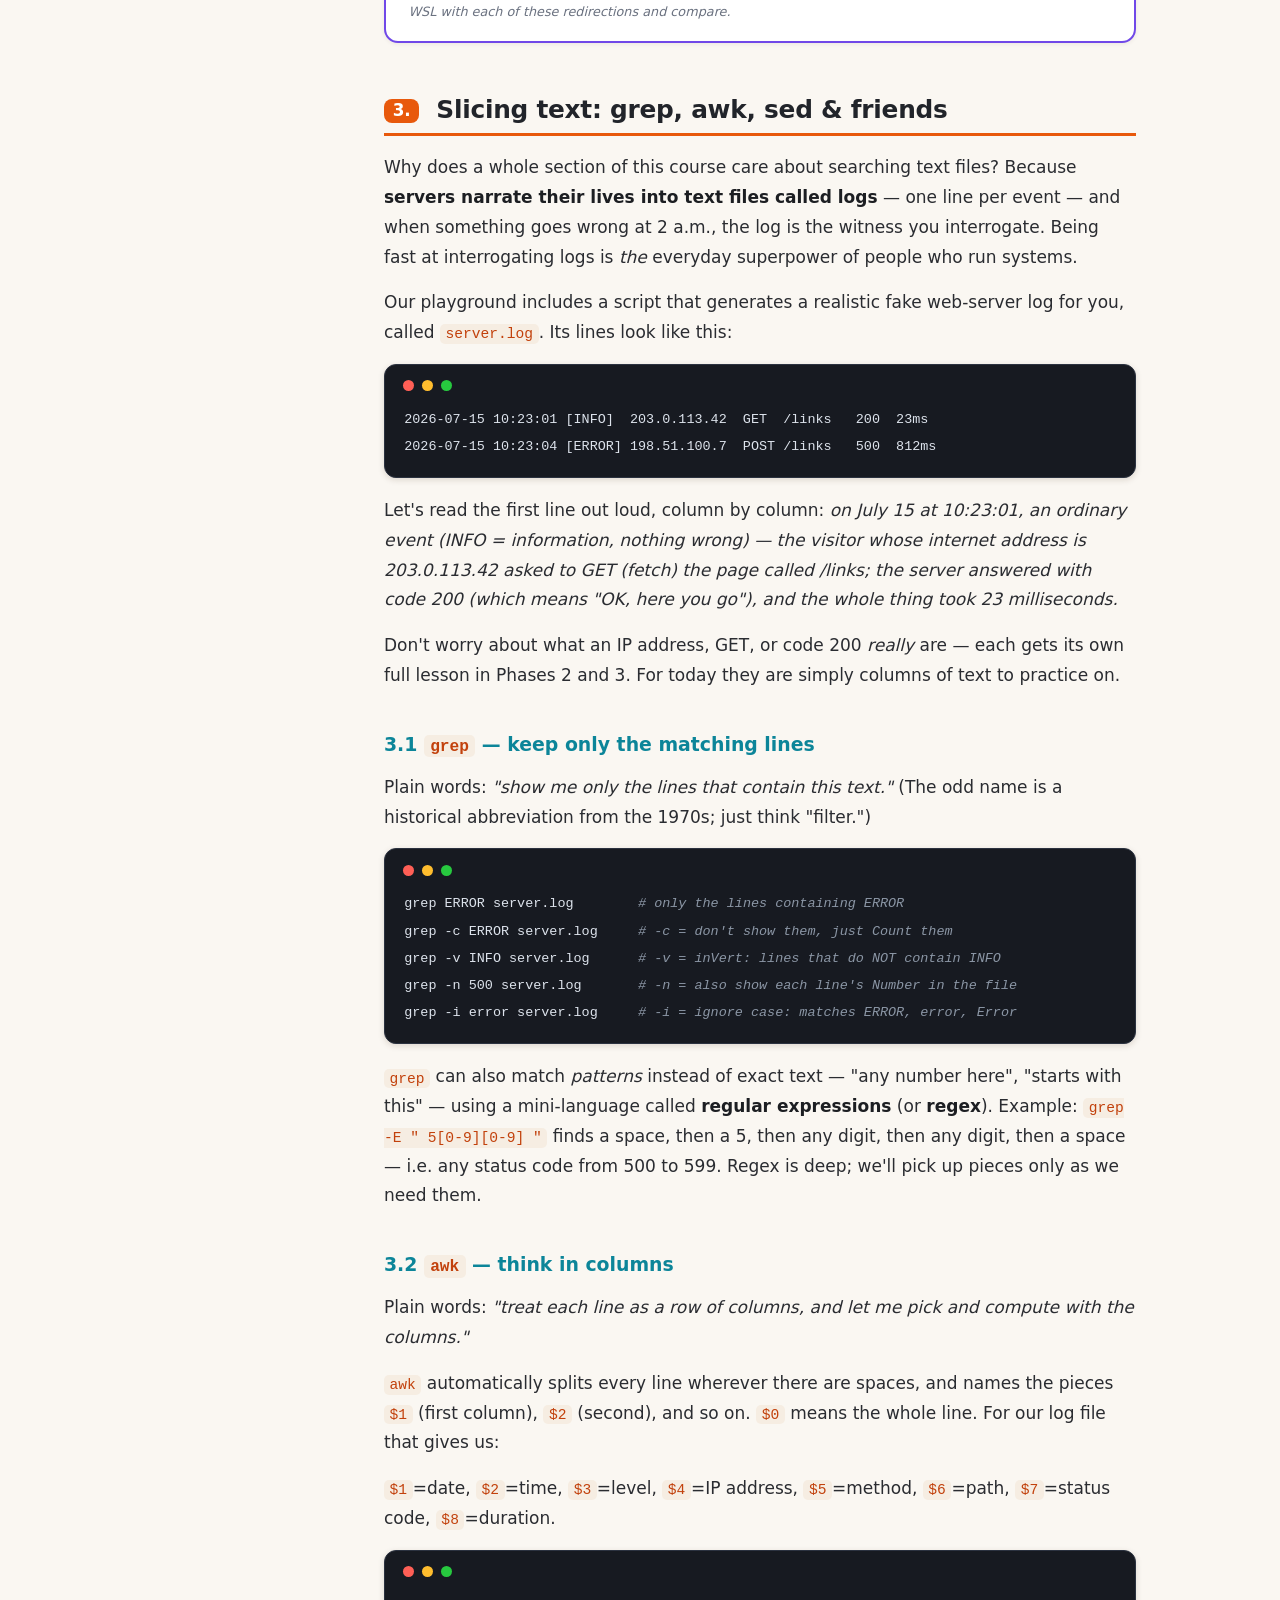
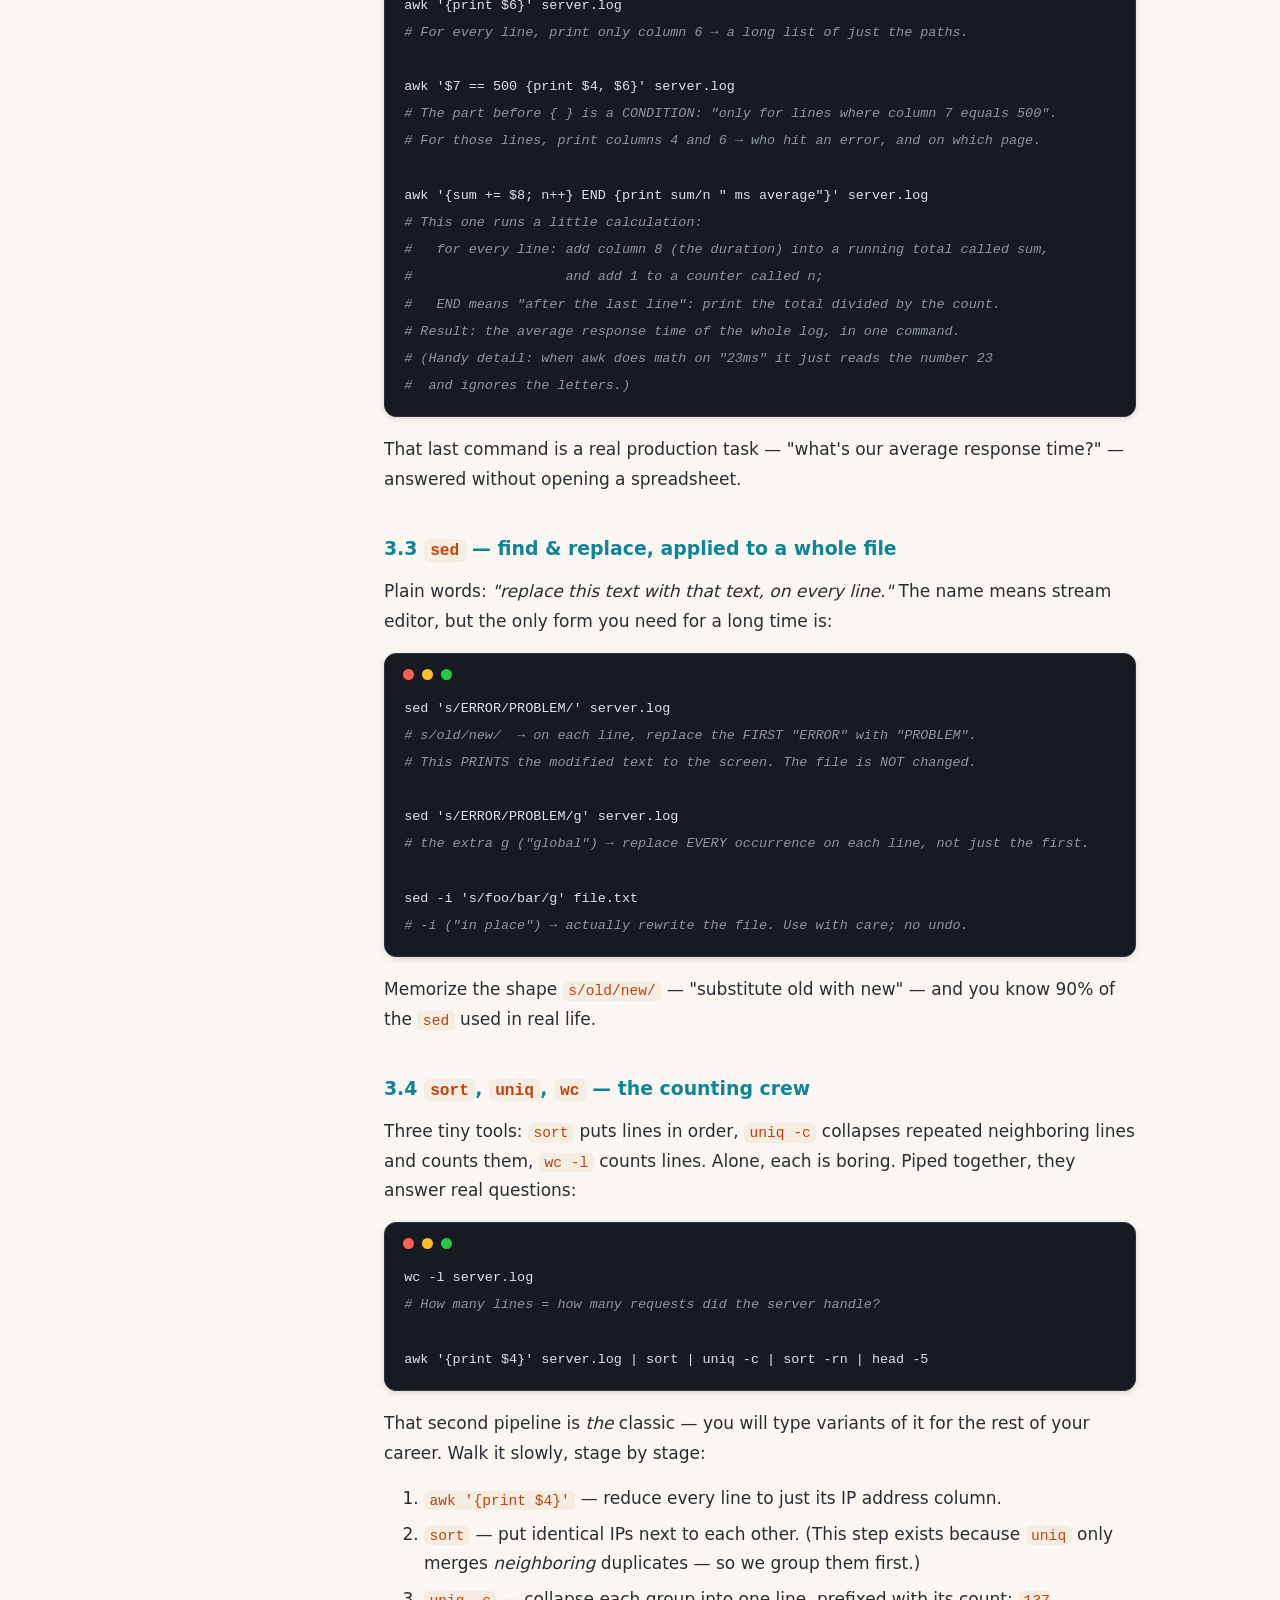
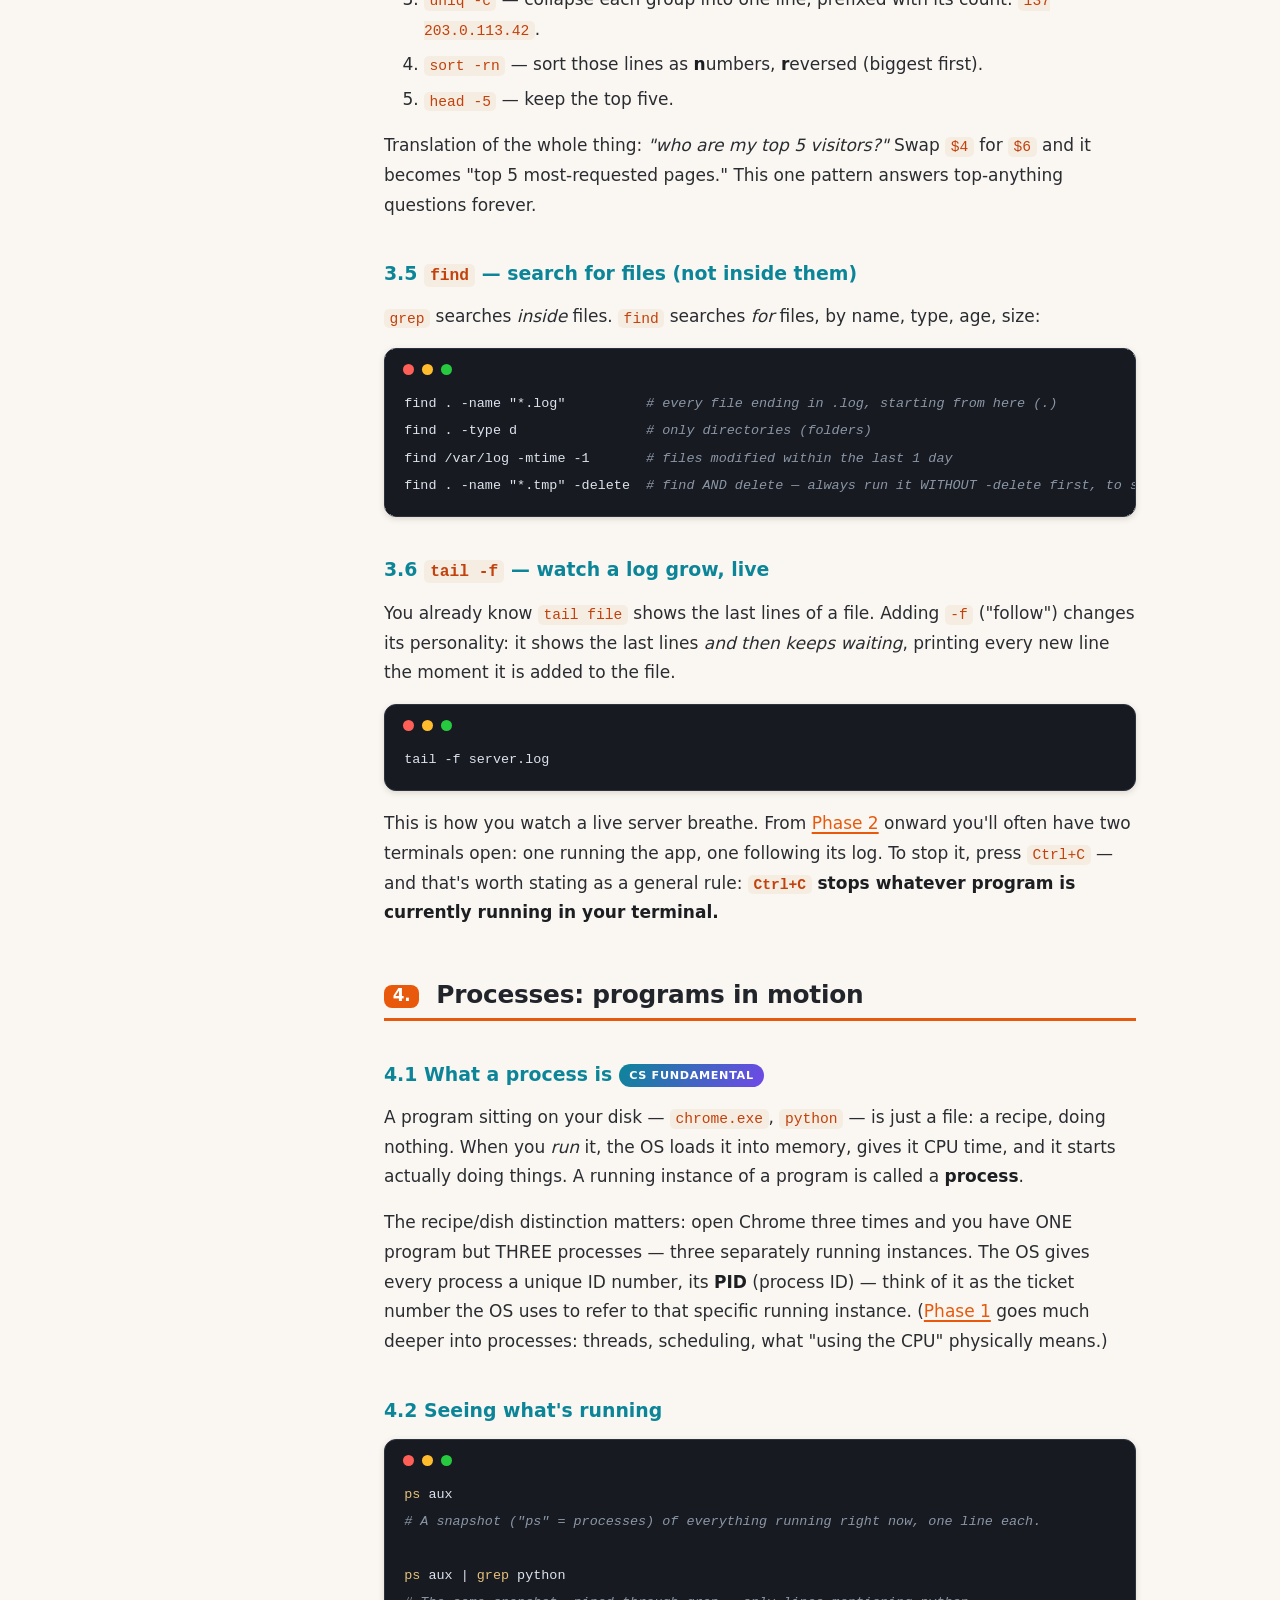
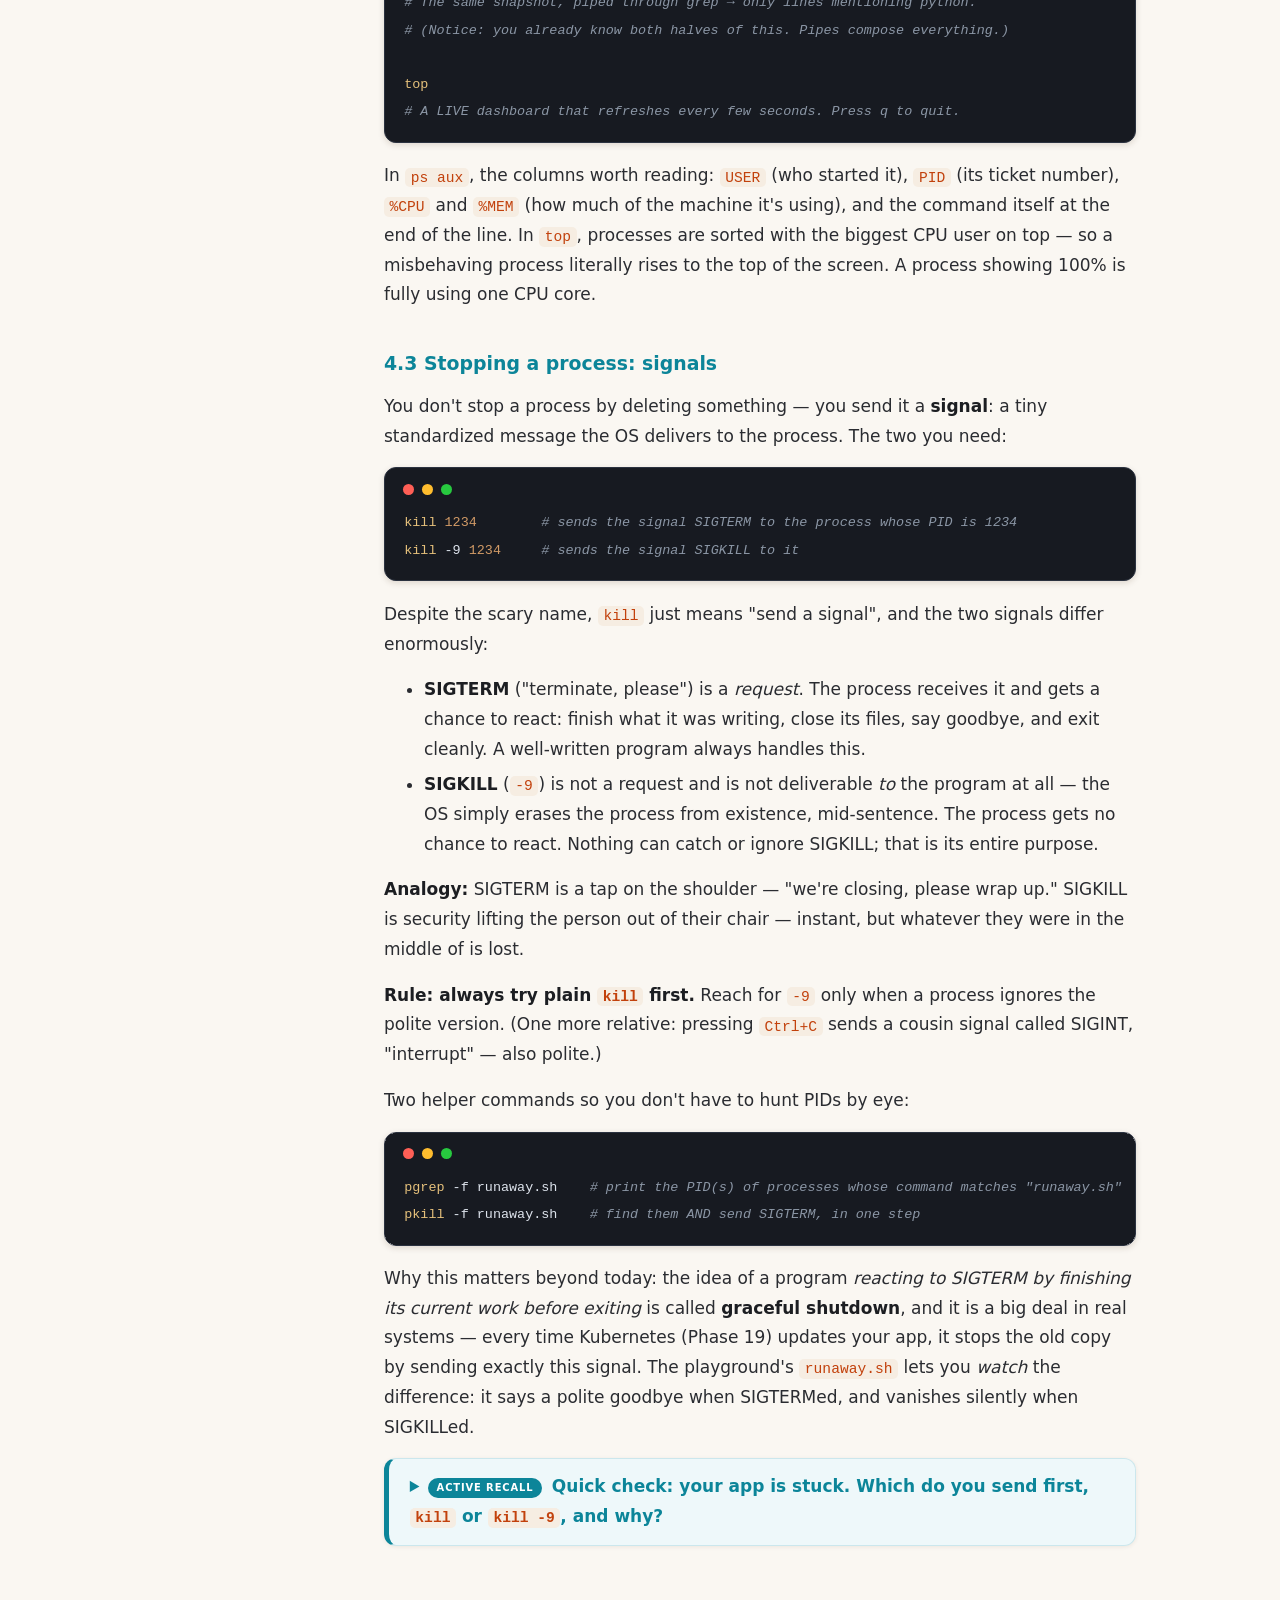
==== commit 893dd453: "Lessons: course hub + roadmap and 6 content-richness features (hover-glossary, syntax highlighting, " ====
--- a/concepts/phase-00-tools-of-the-trade/lesson.html
+++ b/concepts/phase-00-tools-of-the-trade/lesson.html
@@ -31,8 +31,11 @@
       <a href="#s15">15. Challenges &amp; Questions</a>
     </nav>
     <div class="toc-bottom">
-      <a href="../index.html">↑ Course hub &amp; roadmap</a>
-      <a href="../phase-01-how-a-computer-works/lesson.html">Next: Phase 01 →</a>
+      <a class="nav-map" href="../index.html">↑ Course map</a>
+      <a class="nav-card" href="../phase-01-how-a-computer-works/lesson.html">
+        <span class="nav-label">Next · Phase 01 →</span>
+        <span class="nav-title">How a Computer Actually Works</span>
+      </a>
     </div>
   </div>
 </aside>
--- a/concepts/assets/lesson.css
+++ b/concepts/assets/lesson.css
@@ -93,9 +93,53 @@
   margin-top: 1.25rem;
   padding-top: 1rem;
   border-top: 1px solid #e7e1d6;
-}
-
-.toc .toc-bottom a { border-left: none; padding-left: 0; font-weight: 650; color: #e8590c; }
+  display: flex;
+  flex-direction: column;
+  gap: .55rem;
+}
+
+/* prev/next lesson cards + the course-map pill that sit in the TOC footer.
+   A .nav-card shows a small "PREV/NEXT · PHASE NN" kicker over the lesson
+   title; .nav-map is the rounded pill linking the hub. */
+.nav-card {
+  display: block;
+  border: 1px solid #e7e1d6;
+  border-left: 4px solid #cdd5c9;
+  border-radius: 10px;
+  padding: .5rem .75rem;
+  background: #ffffff;
+  text-decoration: none;
+  box-shadow: 0 1px 3px rgba(60, 35, 10, .06);
+  transition: transform .15s ease, box-shadow .15s ease, border-color .15s ease;
+}
+.nav-card:hover { transform: translateY(-2px); border-left-color: #e8590c; box-shadow: 0 5px 14px rgba(60, 35, 10, .13); }
+.nav-label {
+  display: block;
+  font-size: .62rem;
+  font-weight: 800;
+  letter-spacing: .09em;
+  text-transform: uppercase;
+  color: #9aa0a6;
+  margin-bottom: .12rem;
+}
+.nav-title { display: block; font-size: .9rem; font-weight: 650; line-height: 1.3; color: #e8590c; }
+.nav-card:hover .nav-title { color: #7048e8; }
+
+.nav-map {
+  display: block;
+  text-align: center;
+  border: 1.5px solid #e7e1d6;
+  border-radius: 99px;
+  padding: .48rem .8rem;
+  font-size: .72rem;
+  font-weight: 800;
+  letter-spacing: .08em;
+  text-transform: uppercase;
+  color: #6b7280;
+  text-decoration: none;
+  transition: border-color .15s ease, color .15s ease, background .15s ease, transform .12s ease;
+}
+.nav-map:hover { border-color: #e8590c; color: #e8590c; background: #fff3e9; transform: translateY(-1px); }
 
 @media (max-width: 900px) {
   .page { grid-template-columns: minmax(0, 1fr); gap: 1.5rem; padding-top: 1.5rem; }
@@ -387,7 +431,13 @@
   .toc nav a { color: #8d95a3; border-left-color: #2b2f3a; }
   .toc nav a:hover { color: #ff9457; border-left-color: #ff9457; }
   .toc .toc-bottom { border-top-color: #2b2f3a; }
-  .toc .toc-bottom a { color: #ff9457; }
+  .nav-card { background: #191c24; border-color: #2b2f3a; border-left-color: #3a4150; box-shadow: none; }
+  .nav-card:hover { border-left-color: #ff9457; box-shadow: 0 5px 14px rgba(0, 0, 0, .4); }
+  .nav-label { color: #8d95a3; }
+  .nav-title { color: #ff9457; }
+  .nav-card:hover .nav-title { color: #9775fa; }
+  .nav-map { border-color: #2b2f3a; color: #8d95a3; }
+  .nav-map:hover { border-color: #ff9457; color: #ff9457; background: #2a1a0f; }
   .toc .toc-phase {
     background: #b34808;
     background: linear-gradient(135deg, #b34808 0%, #8a3305 60%, #4b2e9e 140%);
